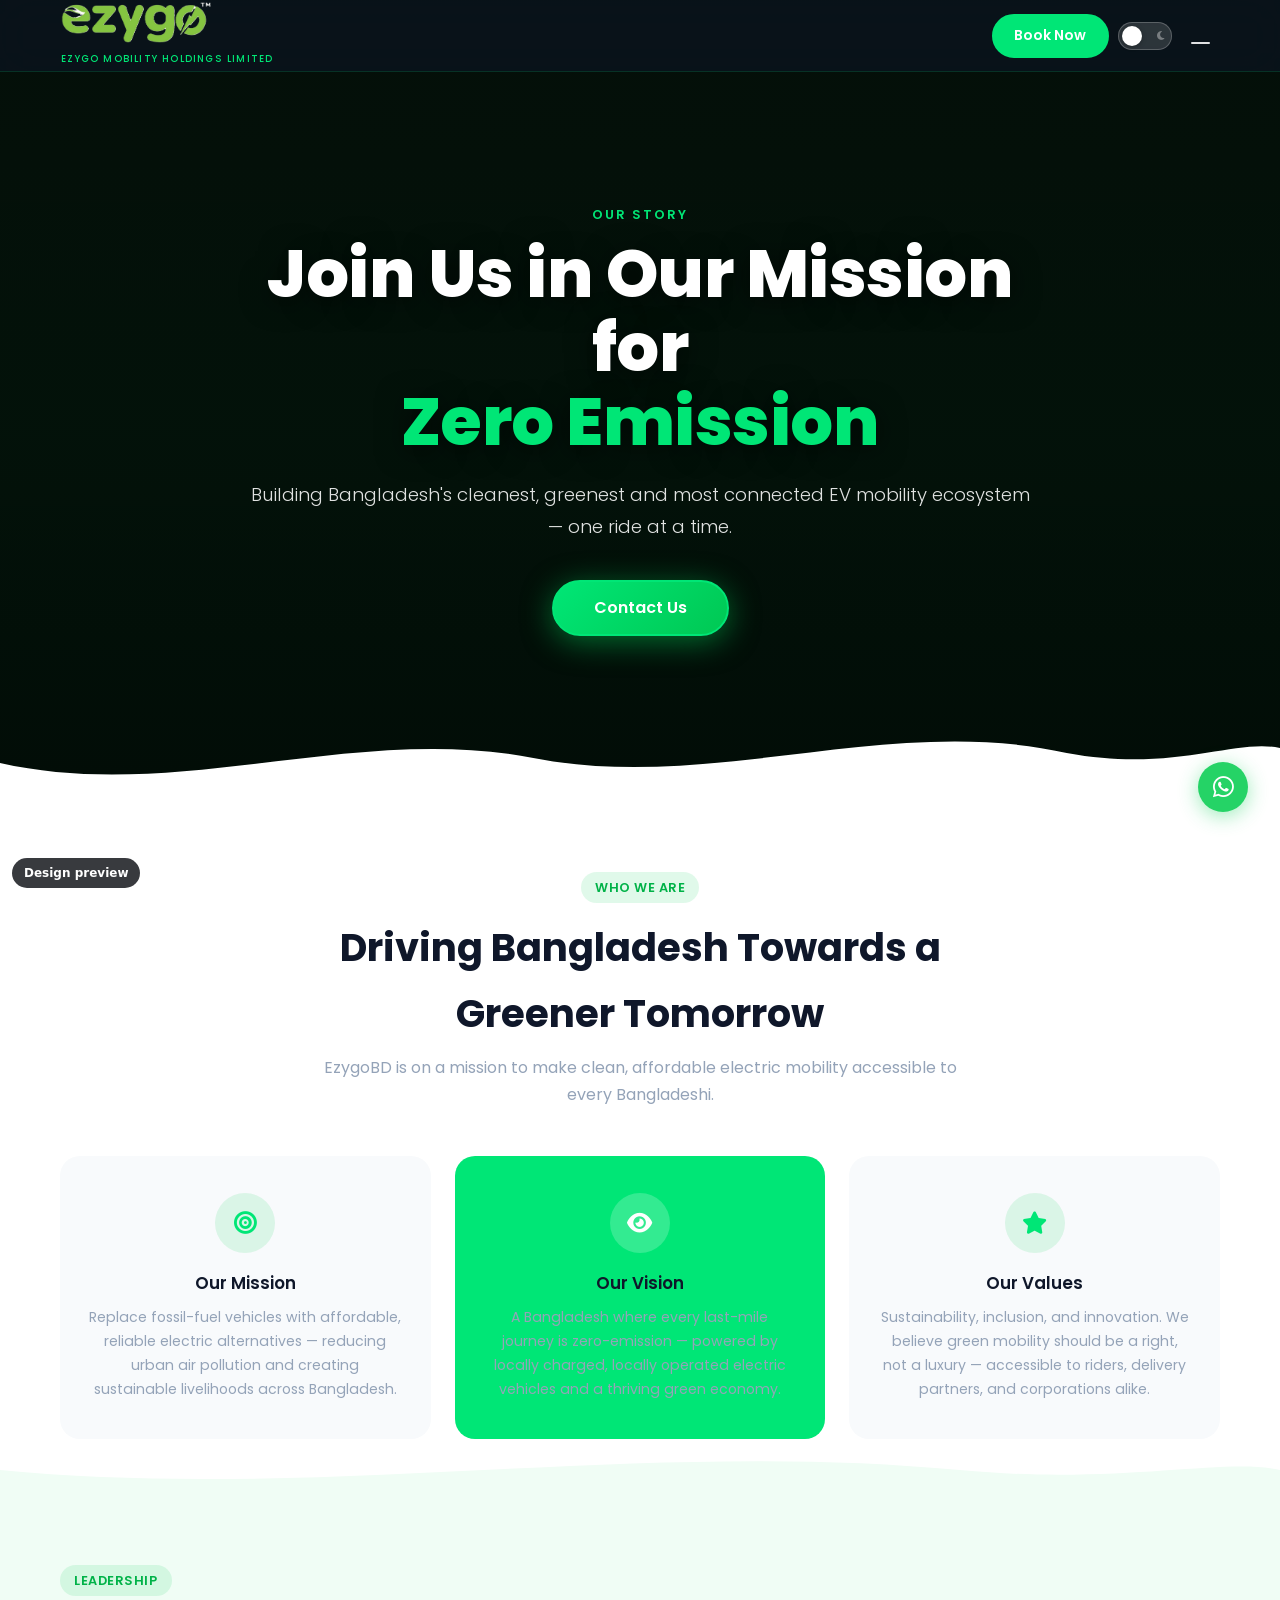
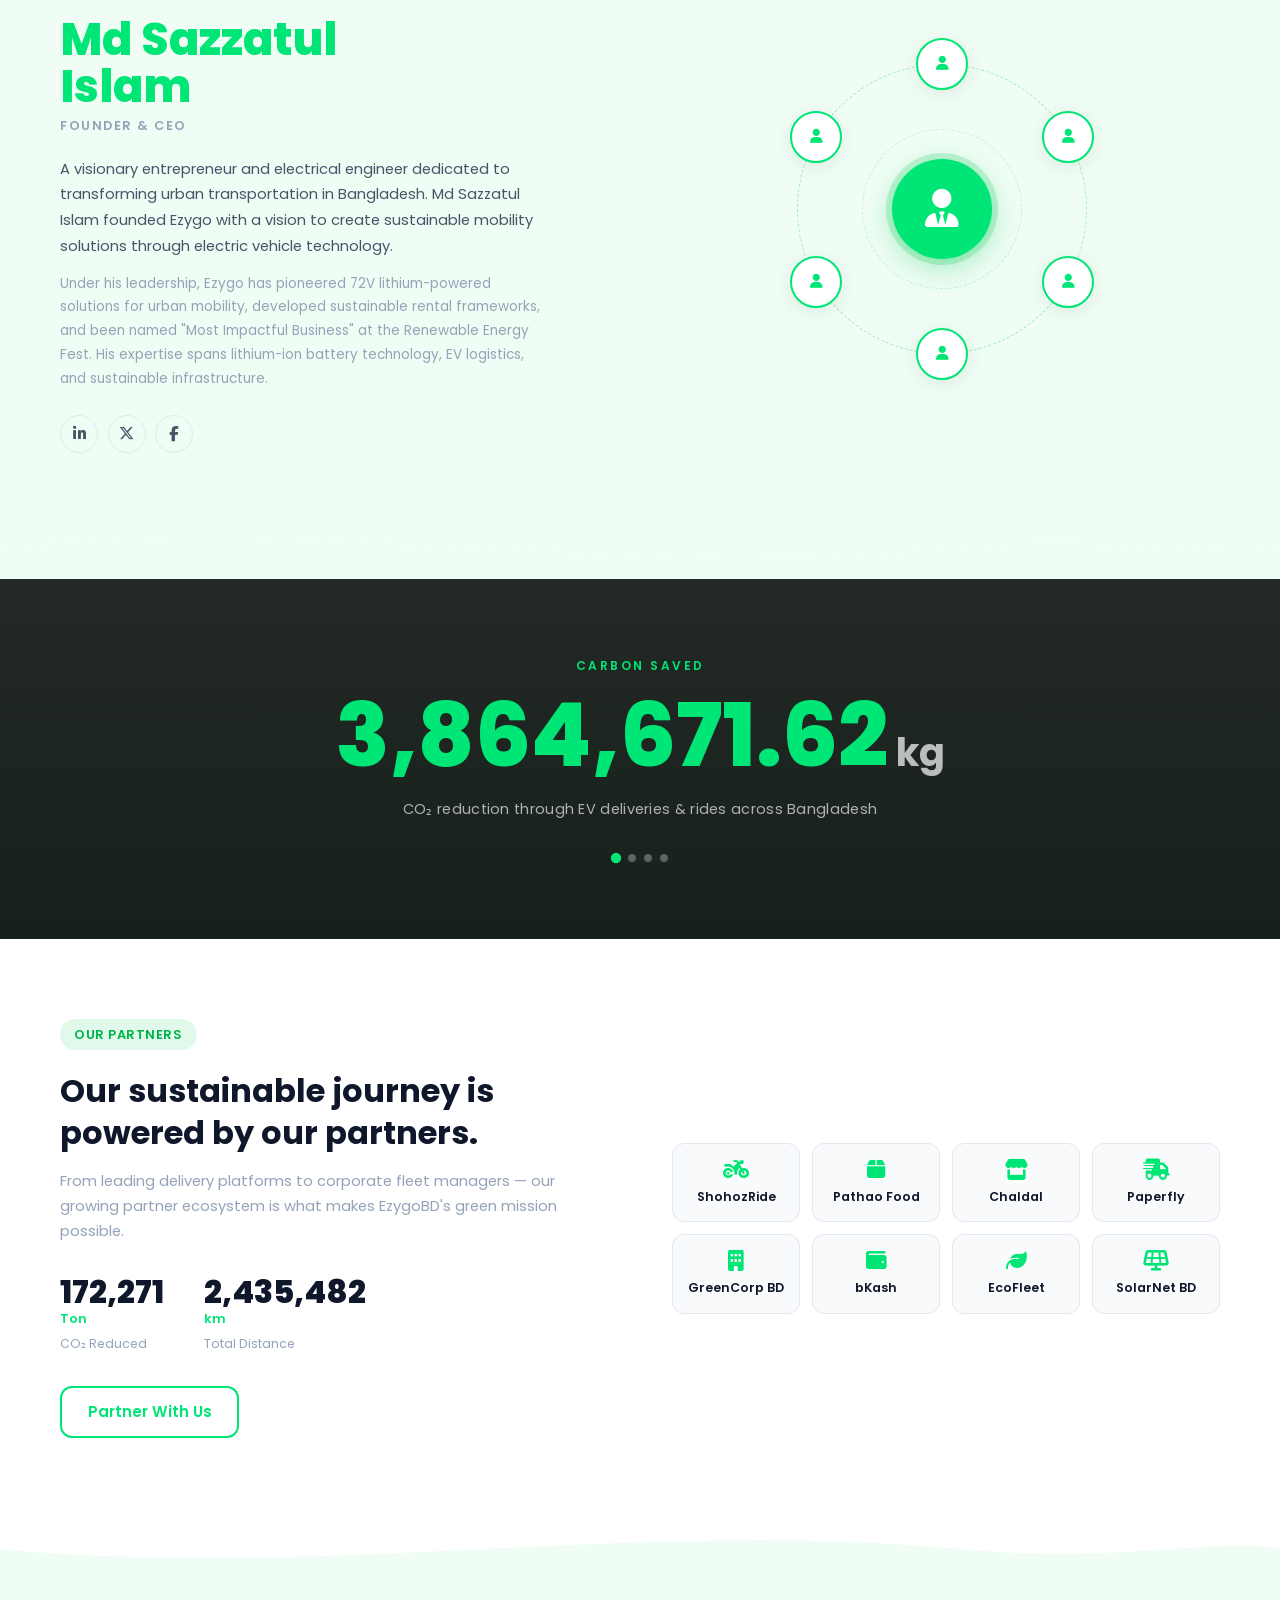
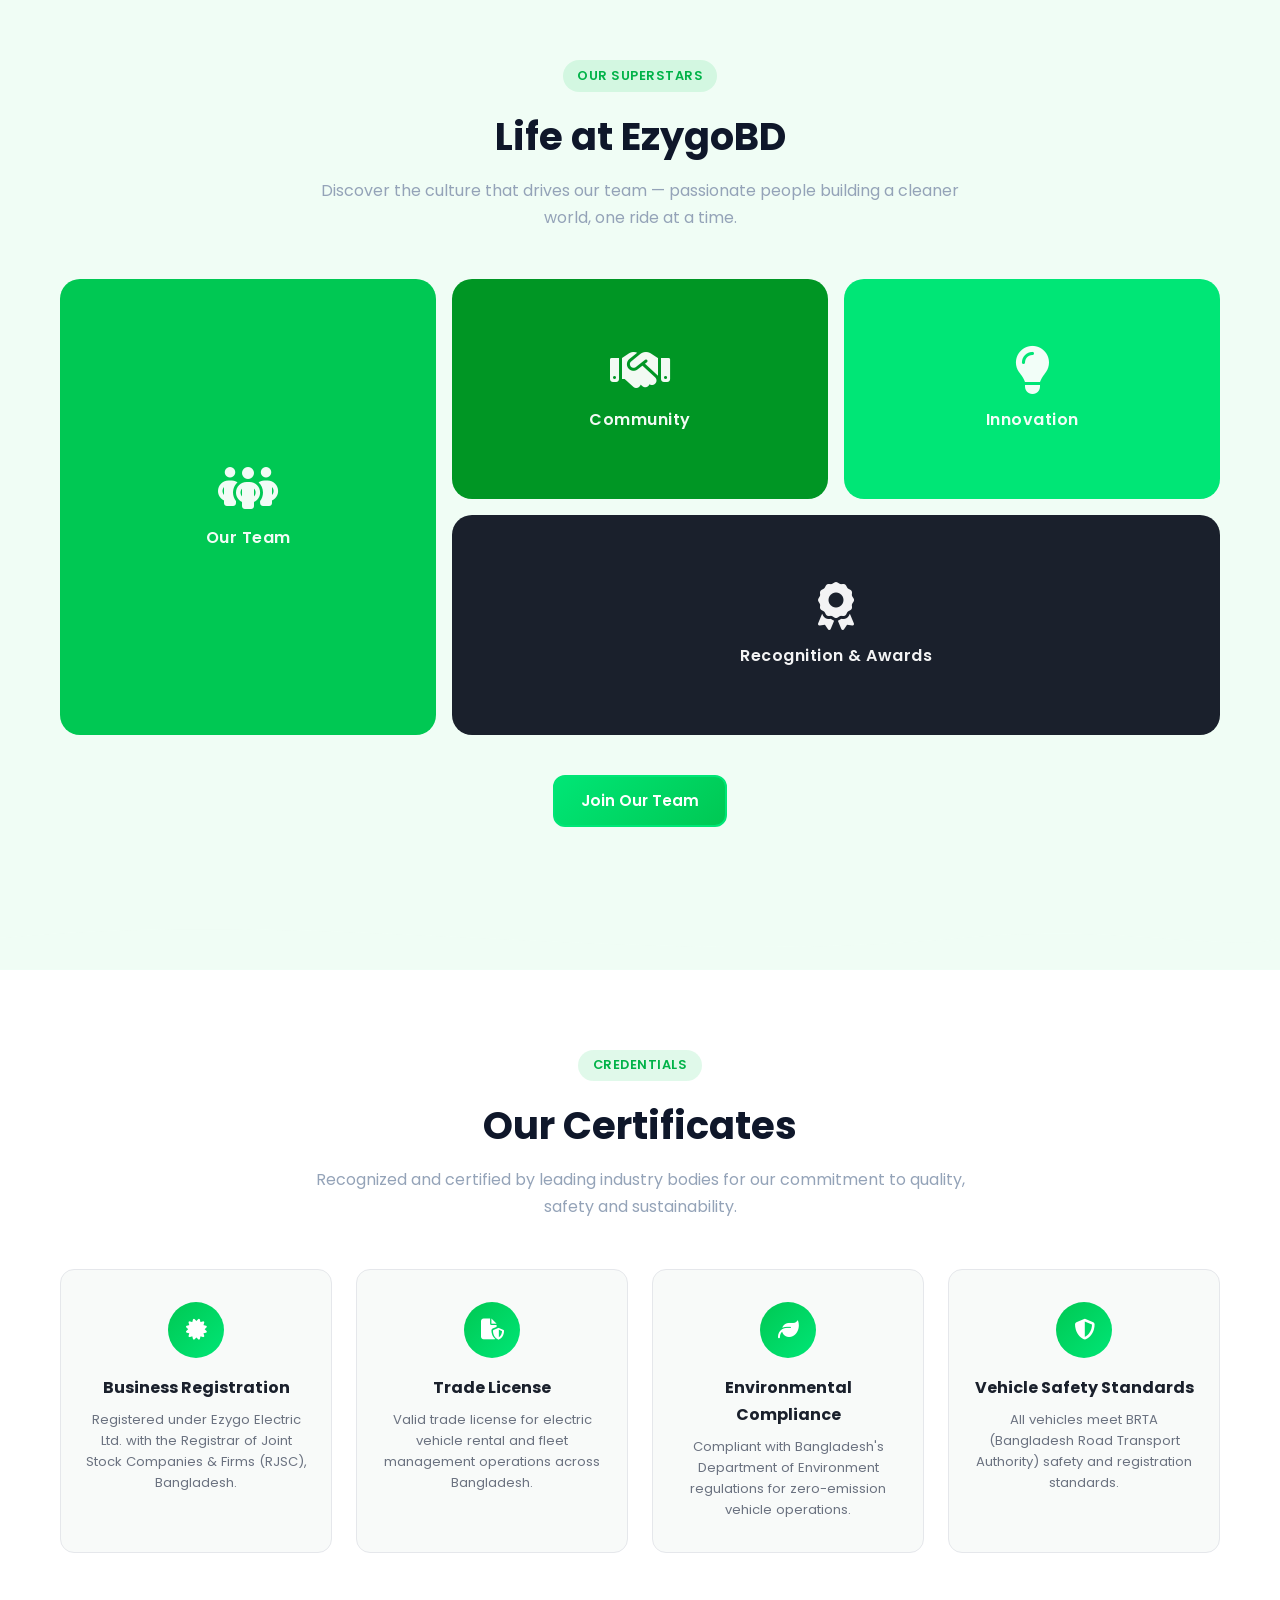
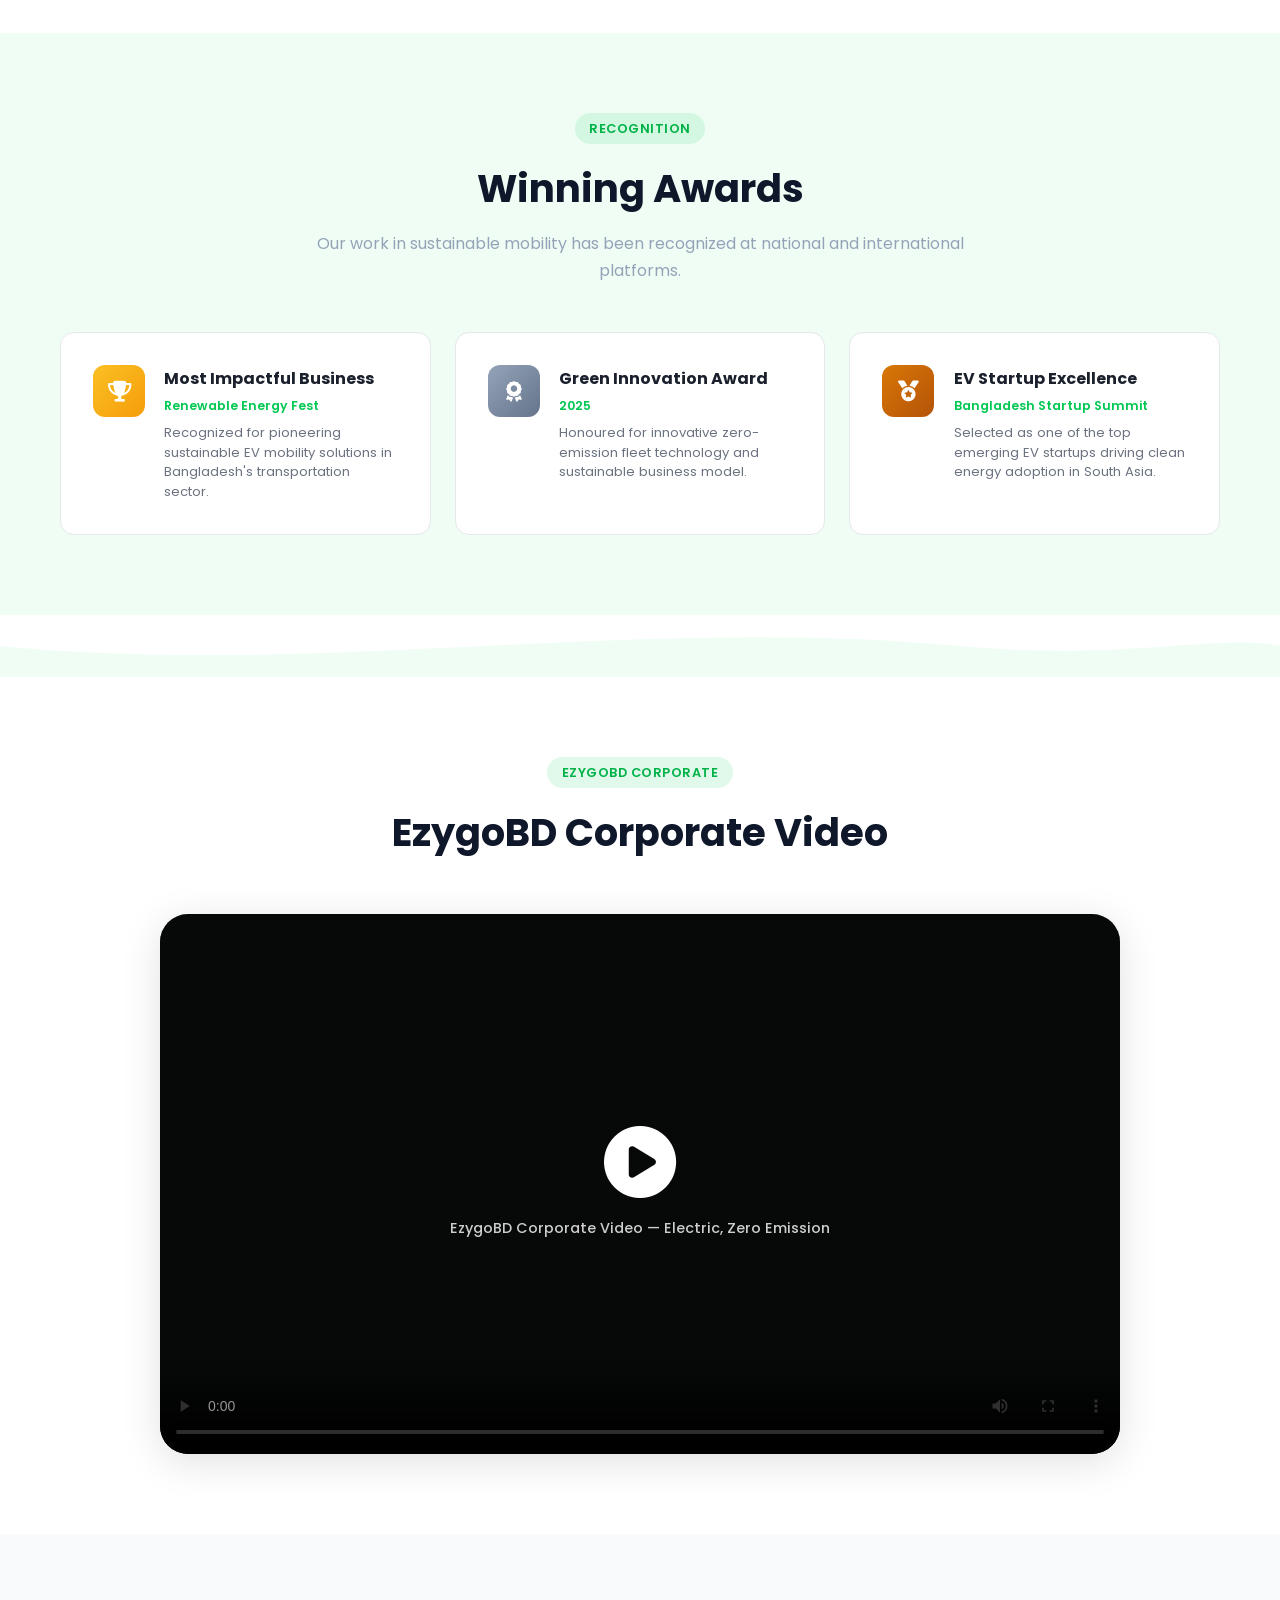
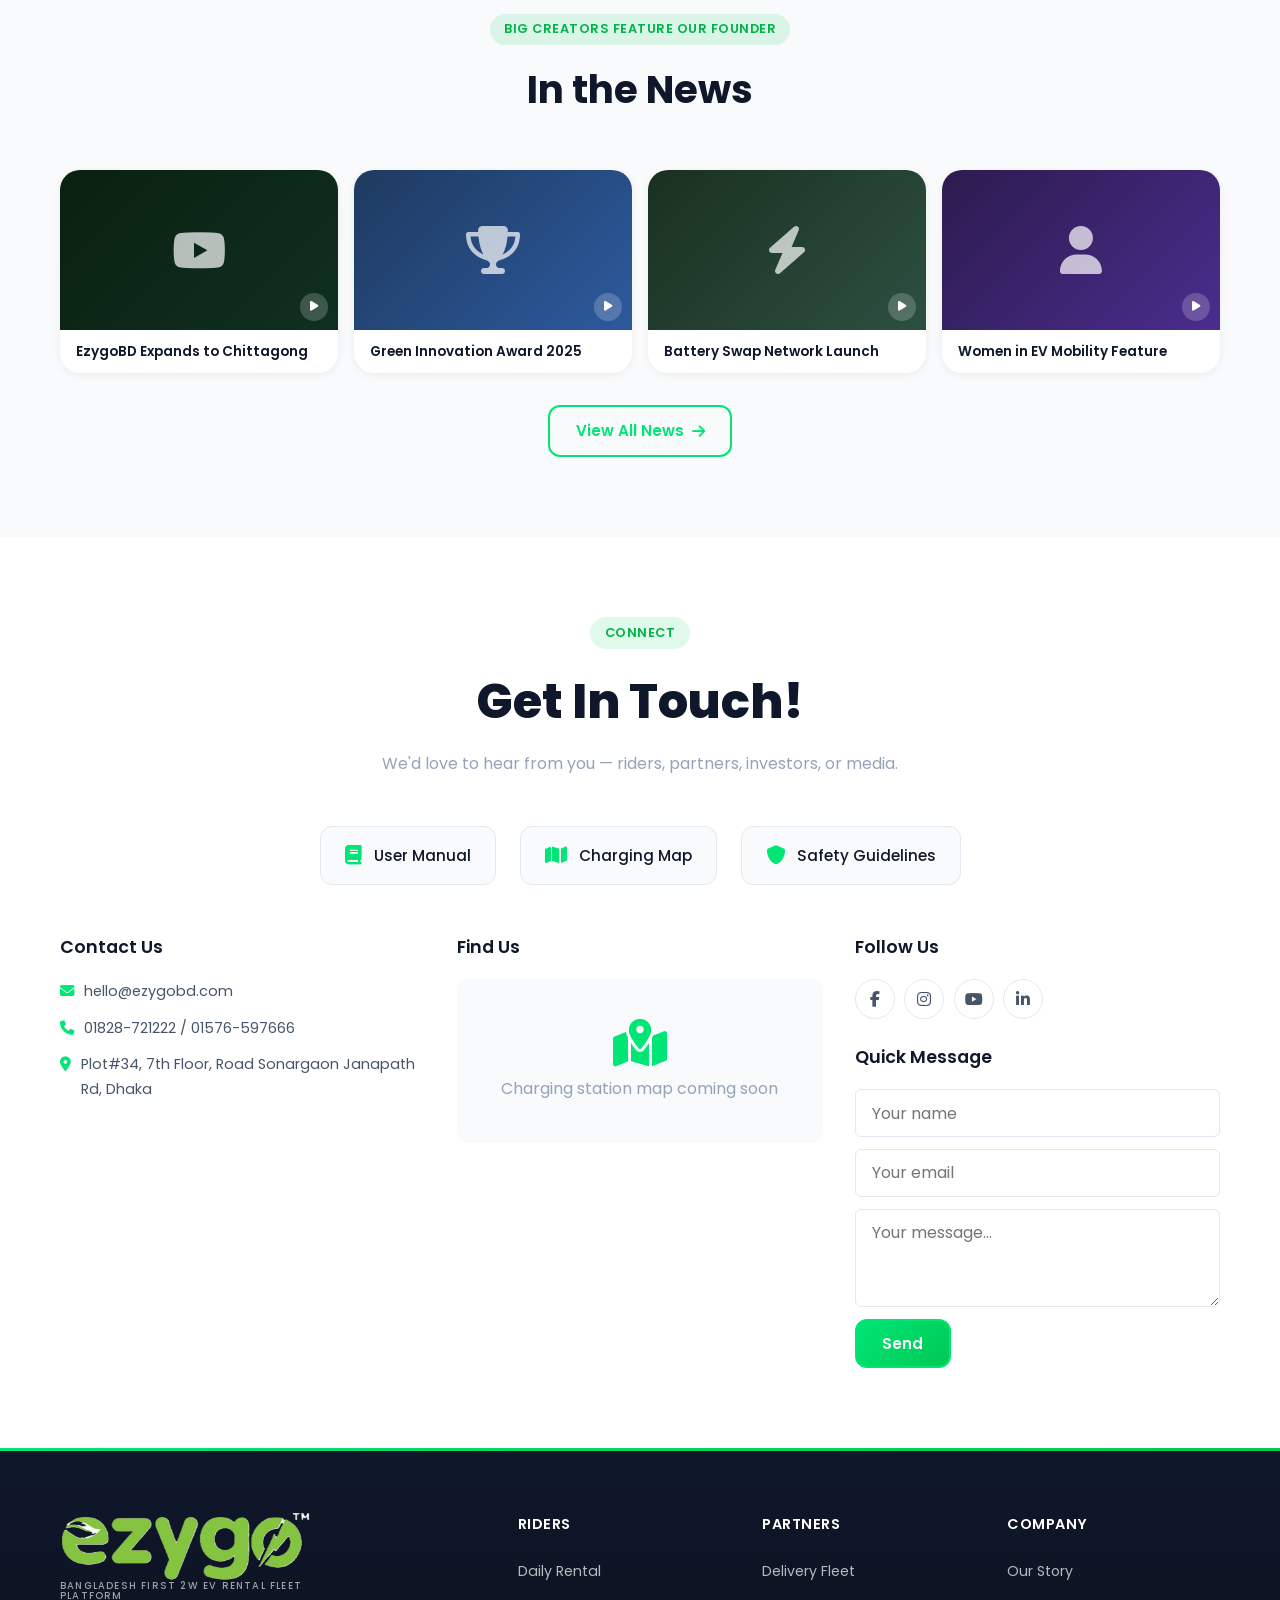
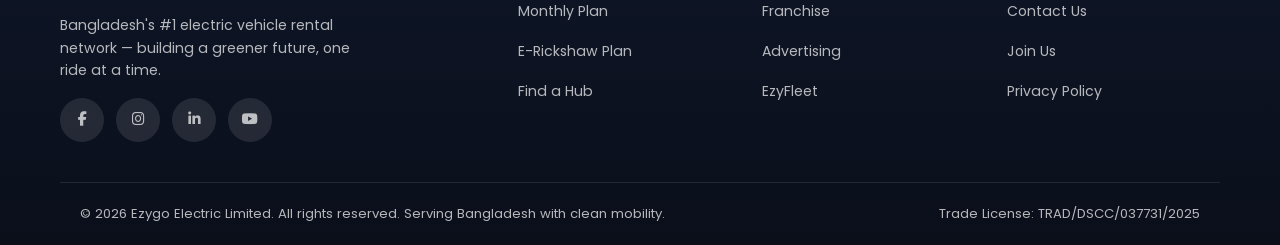
==== preview/about.html @ 3331d295 "Ezygo website: security fixes and redesigned homepage - Security: hardened .htaccess (no listings, p" ====
<!DOCTYPE html>
<html lang="en">
<head>
  <meta charset="UTF-8" />
  <meta name="viewport" content="width=device-width, initial-scale=1.0, viewport-fit=cover" />
  <meta name="theme-color" content="#00c853" />
  <title>Our Story — EzygoBD | Bangladesh&#039;s #1 EV Rental Network</title>
  <meta name="description" content="Learn about EzygoBD&#039;s story, mission, leadership, certificates, awards and sustainability impact." />

  <!-- Favicon (SVG) -->
  <link rel="icon" type="image/svg+xml" href="data:image/svg+xml,<svg xmlns='http://www.w3.org/2000/svg' viewBox='0 0 100 100'><rect width='100' height='100' rx='22' fill='%2300c853'/><text y='.9em' font-size='72' x='50%' text-anchor='middle' dominant-baseline='auto' font-family='Arial' fill='white'>⚡</text></svg>" />

  <!-- Open Graph -->
  <meta property="og:type"        content="website" />
  <meta property="og:site_name"   content="EzygoBD" />
  <meta property="og:title"       content="Our Story — EzygoBD | Bangladesh&#039;s #1 EV Rental Network" />
  <meta property="og:description" content="Learn about EzygoBD&#039;s story, mission, leadership, certificates, awards and sustainability impact." />
  <meta property="og:image"       content="https://ezygobd.com/assets/images/og-cover.jpg" />
  <meta name="twitter:card"       content="summary_large_image" />

  <link rel="preconnect" href="https://fonts.googleapis.com" />
  <link rel="preconnect" href="https://fonts.gstatic.com" crossorigin />
  <link href="https://fonts.googleapis.com/css2?family=Poppins:wght@300;400;500;600;700;800;900&display=swap" rel="stylesheet" />
  <link rel="stylesheet" href="https://cdnjs.cloudflare.com/ajax/libs/font-awesome/6.5.1/css/all.min.css" integrity="sha512-DTOQO9RWCH3ppGqcWaEA1BIZOC6xxalwEsw9c2QQeAIftl+Vegovlnee1c9QX4TctnWMn13TZye+giMm8e2LwA==" crossorigin="anonymous" referrerpolicy="no-referrer" />
  <link rel="stylesheet" href="assets/css/styles.css" />
  <link rel="stylesheet" href="assets/css/about.css" />

  <meta name="robots" content="noindex, nofollow">
  <style>.preview-badge{position:fixed;left:12px;bottom:12px;z-index:9999;background:#16181D;color:#fff;font:600 12px/1 system-ui,sans-serif;padding:9px 12px;border-radius:999px;opacity:.85}
  .preview-toast{position:fixed;left:50%;bottom:24px;transform:translateX(-50%);z-index:9999;max-width:min(92vw,420px);background:#16181D;color:#fff;font:15px/1.45 system-ui,sans-serif;padding:14px 18px;border-radius:14px;box-shadow:0 8px 30px rgba(0,0,0,.25)}</style>
  <script>document.addEventListener('submit',function(e){e.preventDefault();e.stopImmediatePropagation();var t=document.createElement('div');t.className='preview-toast';t.setAttribute('role','status');t.textContent='This is a design preview, so forms are switched off. Nothing was sent.';document.body.appendChild(t);setTimeout(function(){t.remove()},4500)},true);</script>
</head>
<body><div class="preview-badge" aria-hidden="true">Design preview</div>

  <!-- Preloader -->
  <div class="preloader" id="preloader">
    <div>
      <img src="assets/photo/logo.png" alt="" srcset="" style="max-width: 150px; height: auto; padding: 10px;">
    </div>
    <!-- <div class="preloader-text">
      <span class="preloader-letter">E</span>
      <span class="preloader-letter">Z</span>
      <span class="preloader-letter">Y</span>
      <span class="preloader-letter">G</span>
      <span class="preloader-letter">O</span>
    </div> -->
    <div class="preloader-bar"><div class="preloader-bar-fill"></div></div>
    <p class="preloader-tagline">Bangladesh First EV Network</p>
  </div>

  <header id="header">
    <nav class="navbar container">
      <a href="index.html" class="logo" aria-label="EzygoBD Home">
        <div style = "padding: 10px;"><img src="assets/photo/logo.png" alt="" srcset="" style="max-width: 150px; height: auto;">
          <span class="logo-tagline">EZYGO MOBILITY HOLDINGS LIMITED</span>
      </div>
        <!-- <div class="logo-wordmark">
          <span class="logo-main">EZYGO</span>
          <span class="logo-tagline">EZYGO MOBILITY HOLDINGS LIMITED</span>
        </div> -->
      </a>

      <div class="nav-actions">
        <a href="index.html#rent-ev" class="btn-nav-cta">Book Now</a>
        <button class="theme-toggle" id="themeToggle" aria-label="Toggle dark mode" aria-pressed="false">
          <i class="fa-solid fa-sun"></i>
          <i class="fa-solid fa-moon"></i>
          <span class="toggle-thumb"></span>
        </button>
        <button class="hamburger" id="hamburger" aria-label="Open menu" aria-expanded="false">
          <span></span><span></span><span></span>
        </button>
      </div>
    </nav>
  </header>
  <div class="mega-menu" id="megaMenu" aria-hidden="true">
  <div class="mega-menu-inner">
    <div class="mega-top">
      <a href="index.html" class="mega-logo">
        <div class="logo-emblem"><i class="fa-solid fa-bolt"></i></div>
        <div class="logo-wordmark">
          <span class="logo-main">EZYGO</span>
          <span class="logo-tagline">Bangladesh First 2W EV Rental Fleet Platform</span>
        </div>
      </a>
      <button class="mega-close" id="megaClose" aria-label="Close menu"><i class="fa-solid fa-xmark"></i></button>
    </div>

    <div class="mega-body">

      <div class="mega-col">
        <h3 class="mega-col-title mega-col-title--green">Home</h3>
        <ul>
          <li><a href="index.html" class="">Home</a></li>
          <li><a href="index.html#rent-ev">Rent an EV</a></li>
          <li><a href="index.html#ev-specs">Vehicle Specs</a></li>
          <li><a href="index.html#ezyfleet">EzyFleet</a></li>
        </ul>
      </div>

      <div class="mega-col">
        <h3 class="mega-col-title mega-col-title--dark">Our Story</h3>
        <ul>
          <li><a href="about.html" class=" mega-active">About Us</a></li>
          <li><a href="about.html#certificates">Certificates</a></li>
          <li><a href="about.html#awards">Winning Awards</a></li>
        </ul>
      </div>

      <div class="mega-col">
        <!-- <h3 class="mega-col-title mega-col-title--blue">Team</h3> -->
        <ul>
          <li><a href="team.html" class="">Team</a></li>
        </ul>
      </div>

      <div class="mega-col">
        <h3 class="mega-col-title mega-col-title--orange">Services</h3>
        <ul>
          <li><a href="services.html" class="">EV Rental Plans</a></li>
          <li><a href="services.html#delivery">Delivery Fleet</a></li>
          <li><a href="services.html#corporate">Corporate Fleet</a></li>
          <li><a href="services.html#rent-to-own">Rent to Own</a></li>
        </ul>
      </div>

      <div class="mega-col">
        <h3 class="mega-col-title mega-col-title--green">Contact Us</h3>
        <ul>
          <li><a href="contact.html" class="">Contact Us</a></li>
        </ul>
      </div>

      <div class="mega-col">
        <h3 class="mega-col-title mega-col-title--orange">Join Us</h3>
        <ul>
          <li><a href="join.html" class="">Join Us</a></li>
          <li><a href="join.html#franchise">Franchise (FOCO)</a></li>
          <li><a href="join.html#franchise">Franchise (FOFO)</a></li>
        </ul>
      </div>

    </div>

    <div class="mega-bottom">
      <div class="mega-cards">
        <a href="index.html#rent-ev" class="mega-svc-card">
          <div class="mega-card-img"><i class="fa-solid fa-motorcycle"></i></div>
          <span class="mega-svc-label">Rent an EV</span>
        </a>
        <a href="services.html" class="mega-svc-card">
          <div class="mega-card-img"><i class="fa-solid fa-truck-fast"></i></div>
          <span class="mega-svc-label">Delivery Fleet</span>
        </a>
        <a href="join.html#franchise" class="mega-svc-card">
          <div class="mega-card-img"><i class="fa-solid fa-crown"></i></div>
          <span class="mega-svc-label">Franchise</span>
        </a>
        <a href="contact.html" class="mega-svc-card">
          <div class="mega-card-img"><i class="fa-solid fa-headset"></i></div>
          <span class="mega-svc-label">Contact Us</span>
        </a>
      </div>
    </div>
  </div><!-- /.mega-menu-inner -->
  </div><!-- /.mega-menu -->

  <!-- ============ ABOUT HERO ============ -->
  <section class="about-hero">
    <video class="about-hero-video" autoplay muted loop playsinline aria-hidden="true">
      <source src="assets/videos/HUAIHAI Sparky Teaser.mp4" type="video/mp4" />
    </video>
    <div class="about-hero-overlay"></div>
    <div class="about-hero-content container">
      <p class="about-eyebrow">Our Story</p>
      <h1>Join Us in Our Mission for<br /><span>Zero Emission</span></h1>
      <p class="about-hero-sub">Building Bangladesh's cleanest, greenest and most connected EV mobility ecosystem — one ride at a time.</p>
      <a href="#about-contact" class="btn btn-primary btn-lg about-cta-pill">Contact Us</a>
    </div>
    <div class="about-wave-bottom">
      <svg viewBox="0 0 1440 90" preserveAspectRatio="none" xmlns="http://www.w3.org/2000/svg">
        <path d="M0,60 C200,100 400,20 600,55 C800,90 1000,10 1200,50 C1320,70 1390,35 1440,45 L1440,90 L0,90 Z" fill="#ffffff"/>
      </svg>
    </div>
  </section>

  <!-- ============ MISSION / VISION / VALUES ============ -->
  <section class="about-mvv">
    <div class="container">
      <div class="section-header">
        <span class="tag">Who We Are</span>
        <h2>Driving Bangladesh Towards a Greener Tomorrow</h2>
        <p>EzygoBD is on a mission to make clean, affordable electric mobility accessible to every Bangladeshi.</p>
      </div>
      <div class="mvv-grid">
        <div class="mvv-card au-fade-up">
          <div class="mvv-icon"><i class="fa-solid fa-bullseye"></i></div>
          <h3>Our Mission</h3>
          <p>Replace fossil-fuel vehicles with affordable, reliable electric alternatives — reducing urban air pollution and creating sustainable livelihoods across Bangladesh.</p>
        </div>
        <div class="mvv-card mvv-card--green au-fade-up">
          <div class="mvv-icon"><i class="fa-solid fa-eye"></i></div>
          <h3>Our Vision</h3>
          <p>A Bangladesh where every last-mile journey is zero-emission — powered by locally charged, locally operated electric vehicles and a thriving green economy.</p>
        </div>
        <div class="mvv-card au-fade-up">
          <div class="mvv-icon"><i class="fa-solid fa-star"></i></div>
          <h3>Our Values</h3>
          <p>Sustainability, inclusion, and innovation. We believe green mobility should be a right, not a luxury — accessible to riders, delivery partners, and corporations alike.</p>
        </div>
      </div>
    </div>
  </section>

  <div class="section-wave wave-to-green">
    <svg viewBox="0 0 1440 70" preserveAspectRatio="none" xmlns="http://www.w3.org/2000/svg">
      <path d="M0,35 C360,70 720,0 1080,35 C1260,52 1380,20 1440,35 L1440,70 L0,70 Z" fill="#f0fdf5"/>
    </svg>
  </div>

  <!-- ============ FOUNDER / LEADERSHIP ============ -->
  <section class="about-founder">
    <div class="container founder-layout">
      <div class="founder-bio au-fade-up">
        <span class="tag">Leadership</span>
        <h2 class="founder-name">Md Sazzatul<br/>Islam</h2>
        <p class="founder-role">FOUNDER &amp; CEO</p>
        <p class="founder-desc">A visionary entrepreneur and electrical engineer dedicated to transforming urban transportation in Bangladesh. Md Sazzatul Islam founded Ezygo with a vision to create sustainable mobility solutions through electric vehicle technology.</p>
        <p class="founder-desc founder-desc--sm">Under his leadership, Ezygo has pioneered 72V lithium-powered solutions for urban mobility, developed sustainable rental frameworks, and been named "Most Impactful Business" at the Renewable Energy Fest. His expertise spans lithium-ion battery technology, EV logistics, and sustainable infrastructure.</p>
        <ul class="founder-social">
          <li><a href="#" aria-label="LinkedIn"><i class="fa-brands fa-linkedin-in"></i></a></li>
          <li><a href="#" aria-label="X"><i class="fa-brands fa-x-twitter"></i></a></li>
          <li><a href="#" aria-label="Facebook"><i class="fa-brands fa-facebook-f"></i></a></li>
        </ul>
      </div>
      <div class="founder-orbit au-fade-up">
        <div class="orbit-ring orbit-ring--outer"></div>
        <div class="orbit-ring orbit-ring--inner"></div>
        <div class="orbit-center"><i class="fa-solid fa-user-tie"></i></div>
        <div class="orbit-item orbit-item--1"><div class="orbit-avatar"><i class="fa-solid fa-user"></i></div></div>
        <div class="orbit-item orbit-item--2"><div class="orbit-avatar"><i class="fa-solid fa-user"></i></div></div>
        <div class="orbit-item orbit-item--3"><div class="orbit-avatar"><i class="fa-solid fa-user"></i></div></div>
        <div class="orbit-item orbit-item--4"><div class="orbit-avatar"><i class="fa-solid fa-user"></i></div></div>
        <div class="orbit-item orbit-item--5"><div class="orbit-avatar"><i class="fa-solid fa-user"></i></div></div>
        <div class="orbit-item orbit-item--6"><div class="orbit-avatar"><i class="fa-solid fa-user"></i></div></div>
      </div>
    </div>
  </section>

  <div class="section-wave wave-from-green">
    <svg viewBox="0 0 1440 70" preserveAspectRatio="none" xmlns="http://www.w3.org/2000/svg">
      <path d="M0,35 C360,0 720,70 1080,35 C1260,18 1380,52 1440,35 L1440,70 L0,70 Z" fill="#f0fdf5"/>
    </svg>
  </div>

  <!-- ============ IMPACT COUNTER (dark) ============ -->
  <section class="about-impact">
    <div class="about-impact-overlay"></div>
    <div class="container about-impact-inner">
      <p class="impact-eyebrow">Carbon Saved</p>
      <div class="impact-number-row">
        <span class="impact-big-num" id="impactNum">0.00</span>
        <span class="impact-unit"> kg</span>
      </div>
      <p class="impact-sub">CO₂ reduction through EV deliveries &amp; rides across Bangladesh</p>
      <div class="impact-dots">
        <span class="idot active"></span>
        <span class="idot"></span>
        <span class="idot"></span>
        <span class="idot"></span>
      </div>
    </div>
  </section>

  <!-- ============ PARTNERS ============ -->
  <section class="about-partners">
    <div class="container partners-layout">
      <div class="partners-left au-fade-up">
        <span class="tag">Our Partners</span>
        <h2>Our sustainable journey is powered by our partners.</h2>
        <p>From leading delivery platforms to corporate fleet managers — our growing partner ecosystem is what makes EzygoBD's green mission possible.</p>
        <div class="partners-stats">
          <div class="pstat">
            <span class="pstat-val" data-target="181344">0</span>
            <span class="pstat-unit">Ton</span>
            <p>CO₂ Reduced</p>
          </div>
          <div class="pstat">
            <span class="pstat-val" data-target="2563756">0</span>
            <span class="pstat-unit">km</span>
            <p>Total Distance</p>
          </div>
        </div>
        <a href="index.html#partner" class="btn btn-outline">Partner With Us</a>
      </div>
      <div class="partners-right au-fade-up">
        <div class="partners-logo-grid">
          <div class="partner-chip"><i class="fa-solid fa-motorcycle"></i><span>ShohozRide</span></div>
          <div class="partner-chip"><i class="fa-solid fa-box"></i><span>Pathao Food</span></div>
          <div class="partner-chip"><i class="fa-solid fa-store"></i><span>Chaldal</span></div>
          <div class="partner-chip"><i class="fa-solid fa-truck-fast"></i><span>Paperfly</span></div>
          <div class="partner-chip"><i class="fa-solid fa-building"></i><span>GreenCorp BD</span></div>
          <div class="partner-chip"><i class="fa-solid fa-wallet"></i><span>bKash</span></div>
          <div class="partner-chip"><i class="fa-solid fa-leaf"></i><span>EcoFleet</span></div>
          <div class="partner-chip"><i class="fa-solid fa-solar-panel"></i><span>SolarNet BD</span></div>
        </div>
      </div>
    </div>
  </section>

  <div class="section-wave wave-to-green">
    <svg viewBox="0 0 1440 70" preserveAspectRatio="none" xmlns="http://www.w3.org/2000/svg">
      <path d="M0,35 C360,70 720,0 1080,35 C1260,52 1380,20 1440,35 L1440,70 L0,70 Z" fill="#f0fdf5"/>
    </svg>
  </div>

  <!-- ============ LIFE AT EZYGOBD ============ -->
  <section class="life-section">
    <div class="container">
      <div class="section-header">
        <span class="tag">Our Superstars</span>
        <h2>Life at EzygoBD</h2>
        <p>Discover the culture that drives our team — passionate people building a cleaner world, one ride at a time.</p>
      </div>
      <div class="life-grid">
        <div class="life-card life-card--tall au-fade-up" style="--lc:#00c853">
          <div class="life-card-inner"><i class="fa-solid fa-people-group fa-3x"></i><span>Our Team</span></div>
        </div>
        <div class="life-card au-fade-up" style="--lc:#009624">
          <div class="life-card-inner"><i class="fa-solid fa-handshake fa-3x"></i><span>Community</span></div>
        </div>
        <div class="life-card au-fade-up" style="--lc:#00e676">
          <div class="life-card-inner"><i class="fa-solid fa-lightbulb fa-3x"></i><span>Innovation</span></div>
        </div>
        <div class="life-card life-card--wide au-fade-up" style="--lc:#1a202c">
          <div class="life-card-inner"><i class="fa-solid fa-award fa-3x"></i><span>Recognition &amp; Awards</span></div>
        </div>
      </div>
      <div style="text-align:center;margin-top:2.5rem;">
        <a href="index.html#partner" class="btn btn-primary">Join Our Team</a>
      </div>
    </div>
  </section>

  <div class="section-wave wave-from-green">
    <svg viewBox="0 0 1440 70" preserveAspectRatio="none" xmlns="http://www.w3.org/2000/svg">
      <path d="M0,35 C360,0 720,70 1080,35 C1260,18 1380,52 1440,35 L1440,70 L0,70 Z" fill="#f0fdf5"/>
    </svg>
  </div>

  <!-- ============ CERTIFICATES ============ -->
  <section class="about-certificates" id="certificates">
    <div class="container">
      <div class="section-header">
        <span class="tag">Credentials</span>
        <h2>Our Certificates</h2>
        <p>Recognized and certified by leading industry bodies for our commitment to quality, safety and sustainability.</p>
      </div>
      <div class="cert-grid">
        <div class="cert-card au-fade-up">
          <div class="cert-icon"><i class="fa-solid fa-certificate"></i></div>
          <h4>Business Registration</h4>
          <p>Registered under Ezygo Electric Ltd. with the Registrar of Joint Stock Companies & Firms (RJSC), Bangladesh.</p>
        </div>
        <div class="cert-card au-fade-up">
          <div class="cert-icon"><i class="fa-solid fa-file-shield"></i></div>
          <h4>Trade License</h4>
          <p>Valid trade license for electric vehicle rental and fleet management operations across Bangladesh.</p>
        </div>
        <div class="cert-card au-fade-up">
          <div class="cert-icon"><i class="fa-solid fa-leaf"></i></div>
          <h4>Environmental Compliance</h4>
          <p>Compliant with Bangladesh's Department of Environment regulations for zero-emission vehicle operations.</p>
        </div>
        <div class="cert-card au-fade-up">
          <div class="cert-icon"><i class="fa-solid fa-shield-halved"></i></div>
          <h4>Vehicle Safety Standards</h4>
          <p>All vehicles meet BRTA (Bangladesh Road Transport Authority) safety and registration standards.</p>
        </div>
      </div>
    </div>
  </section>

  <!-- ============ AWARDS ============ -->
  <section class="about-awards" id="awards">
    <div class="container">
      <div class="section-header">
        <span class="tag">Recognition</span>
        <h2>Winning Awards</h2>
        <p>Our work in sustainable mobility has been recognized at national and international platforms.</p>
      </div>
      <div class="awards-grid">
        <div class="award-card au-fade-up">
          <div class="award-badge"><i class="fa-solid fa-trophy"></i></div>
          <div class="award-info">
            <h4>Most Impactful Business</h4>
            <p class="award-event">Renewable Energy Fest</p>
            <p class="award-desc">Recognized for pioneering sustainable EV mobility solutions in Bangladesh's transportation sector.</p>
          </div>
        </div>
        <div class="award-card au-fade-up">
          <div class="award-badge award-badge--silver"><i class="fa-solid fa-award"></i></div>
          <div class="award-info">
            <h4>Green Innovation Award</h4>
            <p class="award-event">2025</p>
            <p class="award-desc">Honoured for innovative zero-emission fleet technology and sustainable business model.</p>
          </div>
        </div>
        <div class="award-card au-fade-up">
          <div class="award-badge award-badge--bronze"><i class="fa-solid fa-medal"></i></div>
          <div class="award-info">
            <h4>EV Startup Excellence</h4>
            <p class="award-event">Bangladesh Startup Summit</p>
            <p class="award-desc">Selected as one of the top emerging EV startups driving clean energy adoption in South Asia.</p>
          </div>
        </div>
      </div>
    </div>
  </section>

  <div class="section-wave wave-to-green">
    <svg viewBox="0 0 1440 70" preserveAspectRatio="none" xmlns="http://www.w3.org/2000/svg">
      <path d="M0,35 C360,70 720,0 1080,35 C1260,52 1380,20 1440,35 L1440,70 L0,70 Z" fill="#f0fdf5"/>
    </svg>
  </div>

  <!-- ============ CORPORATE VIDEO ============ -->
  <section class="corp-video-section">
    <div class="container">
      <div class="section-header">
        <span class="tag">EzygoBD Corporate</span>
        <h2>EzygoBD Corporate Video</h2>
      </div>
      <div class="corp-video-wrapper au-fade-up">
        <video class="corp-video-player" controls poster="assets/images/hero-poster.jpg">
          <source src="assets/videos/HUAIHAI Sparky Teaser.mp4" type="video/mp4" />
        </video>
        <div class="corp-video-overlay" id="corpVideoOverlay">
          <button class="corp-play-btn" id="corpPlayBtn" aria-label="Play corporate video">
            <i class="fa-solid fa-circle-play"></i>
          </button>
          <p>EzygoBD Corporate Video — Electric, Zero Emission</p>
        </div>
      </div>
    </div>
  </section>

  <!-- ============ IN THE NEWS ============ -->
  <section class="news-reel-section">
    <div class="container">
      <div class="section-header">
        <span class="tag">Big Creators Feature Our Founder</span>
        <h2>In the News</h2>
      </div>
      <div class="news-reel-grid">
        <div class="news-reel-card au-fade-up">
          <div class="news-reel-thumb"><i class="fa-brands fa-youtube fa-3x"></i><span class="play-badge"><i class="fa-solid fa-play"></i></span></div>
          <p>EzygoBD Expands to Chittagong</p>
        </div>
        <div class="news-reel-card au-fade-up">
          <div class="news-reel-thumb" style="background:linear-gradient(135deg,#1e3a5f,#2d5a9e)"><i class="fa-solid fa-trophy fa-3x"></i><span class="play-badge"><i class="fa-solid fa-play"></i></span></div>
          <p>Green Innovation Award 2025</p>
        </div>
        <div class="news-reel-card au-fade-up">
          <div class="news-reel-thumb" style="background:linear-gradient(135deg,#1a3020,#2d5040)"><i class="fa-solid fa-bolt fa-3x"></i><span class="play-badge"><i class="fa-solid fa-play"></i></span></div>
          <p>Battery Swap Network Launch</p>
        </div>
        <div class="news-reel-card au-fade-up">
          <div class="news-reel-thumb" style="background:linear-gradient(135deg,#2d1b4e,#4a2d8e)"><i class="fa-solid fa-user fa-3x"></i><span class="play-badge"><i class="fa-solid fa-play"></i></span></div>
          <p>Women in EV Mobility Feature</p>
        </div>
      </div>
      <div style="text-align:center;margin-top:2rem;">
        <a href="index.html#news" class="btn btn-outline">View All News <i class="fa-solid fa-arrow-right"></i></a>
      </div>
    </div>
  </section>

  <!-- ============ GET IN TOUCH ============ -->
  <section id="about-contact" class="section contact">
    <div class="container">
      <div class="section-header">
        <span class="tag">Connect</span>
        <h2 class="contact-title">Get In Touch!</h2>
        <p>We'd love to hear from you — riders, partners, investors, or media.</p>
      </div>
      <div class="resource-cards">
        <a href="#" class="resource-card"><i class="fa-solid fa-book"></i><span>User Manual</span></a>
        <a href="#" class="resource-card"><i class="fa-solid fa-map"></i><span>Charging Map</span></a>
        <a href="#" class="resource-card"><i class="fa-solid fa-shield"></i><span>Safety Guidelines</span></a>
      </div>
      <div class="contact-grid">
        <div class="contact-col">
          <h3>Contact Us</h3>
          <ul class="contact-list">
            <li><i class="fa-solid fa-envelope"></i> hello@ezygobd.com</li>
            <li><i class="fa-solid fa-phone"></i> 01828-721222 / 01576-597666</li>
            <li><i class="fa-solid fa-location-dot"></i> Plot#34, 7th Floor, Road Sonargaon Janapath Rd, Dhaka</li>
          </ul>
        </div>
        <div class="contact-col">
          <h3>Find Us</h3>
          <div class="map-placeholder">
            <i class="fa-solid fa-map-location-dot fa-3x"></i>
            <p>Charging station map coming soon</p>
          </div>
        </div>
        <div class="contact-col">
          <h3>Follow Us</h3>
          <div class="social-links">
            <a href="#" aria-label="Facebook"><i class="fa-brands fa-facebook-f"></i></a>
            <a href="#" aria-label="Instagram"><i class="fa-brands fa-instagram"></i></a>
            <a href="#" aria-label="YouTube"><i class="fa-brands fa-youtube"></i></a>
            <a href="#" aria-label="LinkedIn"><i class="fa-brands fa-linkedin-in"></i></a>
          </div>
          <h3 style="margin-top:1.5rem">Quick Message</h3>
          <form class="contact-form" action="form-handler.html" method="POST">
            <input type="hidden" name="form_type" value="contact">
            <input type="text" name="name" placeholder="Your name" required />
            <input type="email" name="email" placeholder="Your email" required />
            <textarea name="message" rows="3" placeholder="Your message…"></textarea>
            <button type="submit" class="btn btn-primary">Send</button>
          </form>
        </div>
      </div>
    </div>
  </section>

  <footer class="footer">
    <div class="container">
      <div class="footer-grid">
        <div class="footer-brand">
          <div class="footer-logo">
              <!-- <div class="logo-emblem"><i class="fa-solid fa-bolt"></i></div> -->
            <div class="logo-wordmark">
              <img src="assets/photo/logo.png" alt="Ezygo Electric Limited Logo" class="logo-image" style="width: 250px; height: auto;">
              <span class="logo-tagline">Bangladesh First 2W EV Rental Fleet Platform</span>
            </div>
          </div>
          <p>Bangladesh's #1 electric vehicle rental network — building a greener future, one ride at a time.</p>
          <div class="footer-social">
            <a href="https://www.facebook.com/share/198cbcDwWD/" aria-label="Facebook" rel="noopener noreferrer"><i class="fa-brands fa-facebook-f"></i></a>
            <a href="www.Instagram.com/rent_ezygo" aria-label="Instagram" rel="noopener noreferrer"><i class="fa-brands fa-instagram"></i></a>
            <a href="https://www.linkedin.com/company/ezygo-mobility-holdings-limited/" aria-label="LinkedIn" rel="noopener noreferrer"><i class="fa-brands fa-linkedin-in"></i></a>
            <a href="#" aria-label="YouTube" rel="noopener noreferrer"><i class="fa-brands fa-youtube"></i></a>
          </div>
        </div>
        <div class="footer-links">
          <h4>Riders</h4>
          <ul>
            <li><a href="services.html">Daily Rental</a></li>
            <li><a href="services.html">Monthly Plan</a></li>
            <li><a href="services.html">E-Rickshaw Plan</a></li>
            <li><a href="contact.html">Find a Hub</a></li>
          </ul>
        </div>
        <div class="footer-links">
          <h4>Partners</h4>
          <ul>
            <li><a href="services.html">Delivery Fleet</a></li>
            <li><a href="join.html#franchise">Franchise</a></li>
            <li><a href="join.html#advertising">Advertising</a></li>
            <li><a href="index.html">EzyFleet</a></li>
          </ul>
        </div>
        <div class="footer-links">
          <h4>Company</h4>
          <ul>
            <li><a href="about.html">Our Story</a></li>
            <li><a href="contact.html">Contact Us</a></li>
            <li><a href="join.html">Join Us</a></li>
            <li><a href="#">Privacy Policy</a></li>
          </ul>
        </div>
      </div>
      <div class="footer-bottom">
        <p>&copy; 2026 Ezygo Electric Limited. All rights reserved. Serving Bangladesh with clean mobility.</p>
        <p>Trade License: TRAD/DSCC/037731/2025</p>
      </div>
    </div>
  </footer>

  <button class="back-to-top" id="backToTop" aria-label="Back to top"><i class="fa-solid fa-arrow-up"></i></button>

  <!-- WhatsApp floating CTA -->
  <a href="https://wa.me/8801828721222" class="wa-float" target="_blank" rel="noopener noreferrer" aria-label="Chat on WhatsApp">
    <i class="fa-brands fa-whatsapp"></i>
  </a>

  <script src="assets/js/script.js"></script>
  <script src="assets/js/about.js"></script>
</body>
</html>
---- preview/assets/css/styles.css ----
/* ===================================================
   EzygoBD — Global Styles
   =================================================== */

/* ---------- Design Tokens ---------- */
:root {
  --clr-primary: #00e676;
  --clr-primary-dark: #00b248;
  --clr-primary-light: #69f0ae;
  --clr-primary-gradient: linear-gradient(135deg, #00e676 0%, #00c853 100%);
  --clr-secondary: #2196f3;
  --clr-secondary-dark: #1565c0;
  --clr-accent: #ff6b35;
  --clr-accent-light: #ffa726;
  --clr-dark: #0f172a;
  --clr-dark-blue: #1e293b;
  --clr-gray-900: #1e293b;
  --clr-gray-700: #475569;
  --clr-gray-500: #94a3b8;
  --clr-gray-200: #e2e8f0;
  --clr-gray-100: #f8fafc;
  --clr-white: #ffffff;
  --clr-danger: #ef4444;
  --clr-danger-light: #fecaca;
  --clr-warning: #f59e0b;
  --clr-success: #10b981;
  --clr-text: #1e293b;
  --clr-muted: #64748b;
  --clr-surface: #ffffff;
  --clr-surface-2: #f1f5f9;

  --ff: 'Poppins', sans-serif;
  --fw-light: 300;
  --fw-regular: 400;
  --fw-medium: 500;
  --fw-semi: 600;
  --fw-bold: 700;
  --fw-extra: 800;

  --radius-sm: 6px;
  --radius: 12px;
  --radius-lg: 20px;
  --radius-xl: 28px;

  --shadow-sm: 0 2px 8px rgba(0,0,0,.06);
  --shadow: 0 4px 20px rgba(0,0,0,.08);
  --shadow-lg: 0 8px 40px rgba(0,0,0,.12);

  --transition: .3s ease;
  --header-h: 72px;
}

/* ---------- Reset ---------- */
*, *::before, *::after { box-sizing: border-box; margin: 0; padding: 0; }
html { scroll-behavior: smooth; scroll-padding-top: var(--header-h); }
body {
  font-family: var(--ff);
  font-weight: var(--fw-regular);
  color: var(--clr-gray-700);
  background: var(--clr-white);
  line-height: 1.7;
  -webkit-font-smoothing: antialiased;
}
img { max-width: 100%; display: block; }
a { text-decoration: none; color: inherit; }
ul { list-style: none; }
button { cursor: pointer; border: none; background: none; font-family: inherit; }
input, select, textarea {
  font-family: inherit;
  font-size: 1rem;
  border: 1.5px solid var(--clr-gray-200);
  border-radius: var(--radius-sm);
  padding: .65rem 1rem;
  outline: none;
  transition: border var(--transition);
  width: 100%;
  background: var(--clr-white);
}
input:focus, select:focus, textarea:focus { border-color: var(--clr-primary); }

/* ---------- Utility ---------- */
.container { max-width: 1200px; margin: 0 auto; padding: 0 1.25rem; }
.section { padding: 5rem 0; }
.section-header { text-align: center; max-width: 680px; margin: 0 auto 3rem; }
.section-header h2 { font-size: clamp(1.6rem, 4vw, 2.4rem); font-weight: var(--fw-bold); color: var(--clr-dark); margin-bottom: .5rem; }
.section-header p { color: var(--clr-gray-500); font-size: 1rem; }
.tag {
  display: inline-block;
  background: rgba(0,200,83,.12);
  color: var(--clr-primary-dark);
  font-weight: var(--fw-semi);
  font-size: .8rem;
  padding: .3rem .9rem;
  border-radius: 999px;
  margin-bottom: .75rem;
  letter-spacing: .5px;
  text-transform: uppercase;
}
.tag-light { background: rgba(255,255,255,.2); color: var(--clr-white); }
.highlight { color: var(--clr-primary); }

/* ---------- Buttons ---------- */
.btn {
  display: inline-flex;
  align-items: center;
  justify-content: center;
  gap: .5rem;
  font-weight: var(--fw-semi);
  border-radius: var(--radius);
  padding: .7rem 1.6rem;
  font-size: .95rem;
  transition: background var(--transition), transform .15s ease, box-shadow var(--transition);
  cursor: pointer;
  border: 2px solid transparent;
}
.btn:active { transform: scale(.97); }
.btn-primary {
  background: var(--clr-primary-gradient);
  color: var(--clr-white);
  border-color: var(--clr-primary);
  position: relative;
  overflow: hidden;
}
.btn-primary:hover { background: var(--clr-primary-dark); border-color: var(--clr-primary-dark); box-shadow: 0 6px 20px rgba(0,230,118,.4); transform: translateY(-2px); }
.btn-outline {
  background: transparent;
  color: var(--clr-primary);
  border-color: var(--clr-primary);
}
.btn-outline:hover { background: var(--clr-primary); color: var(--clr-white); }
.btn-lg { padding: .9rem 2.2rem; font-size: 1.05rem; border-radius: var(--radius-lg); }
.btn-sm { padding: .5rem 1.1rem; font-size: .85rem; }

.icon-btn {
  width: 38px; height: 38px;
  display: inline-flex; align-items: center; justify-content: center;
  border-radius: 50%;
  font-size: 1rem;
  color: var(--clr-gray-700);
  transition: background var(--transition), color var(--transition);
}
.icon-btn:hover { background: var(--clr-gray-200); color: var(--clr-dark); }

/* ===================================================
   HEADER
   =================================================== */
#header {
  position: fixed;
  top: 0; left: 0; right: 0;
  height: var(--header-h);
  z-index: 1000;
  background: rgba(15, 23, 42, 0.5);
  backdrop-filter: blur(20px);
  -webkit-backdrop-filter: blur(20px);
  border-bottom: 1px solid rgba(0,230,118,.15);
  transition: background .4s ease, box-shadow .4s ease;
}
#header.scrolled {
  background: rgba(15, 23, 42, 0.98);
  box-shadow: 0 4px 30px rgba(0,0,0,.5);
}

/* Navbar layout */
.navbar {
  display: flex;
  align-items: center;
  justify-content: space-between;
  height: var(--header-h);
  position: relative;
  max-width: none;
  padding: 0 clamp(1.25rem, 4vw, 3.5rem);
  gap: .5rem;
}

/* --- Logo --- */
.logo {
  display: flex;
  align-items: center;
  gap: .55rem;
  text-decoration: none;
  flex-shrink: 0;
}
.logo-emblem {
  width: 46px; height: 46px;
  background: var(--clr-primary);
  border-radius: 50%;
  display: flex; align-items: center; justify-content: center;
  color: #fff;
  font-size: 1.15rem;
  flex-shrink: 0;
  box-shadow: 0 0 0 3px rgba(0,200,83,.28);
  transition: transform .3s ease, box-shadow .3s ease;
}
.logo:hover .logo-emblem {
  transform: scale(1.07);
  box-shadow: 0 0 0 5px rgba(0,200,83,.2);
}
.logo-wordmark {
  display: flex;
  flex-direction: column;
  line-height: 1.1;
}
.logo-main {
  font-size: 1.1rem;
  font-weight: var(--fw-extra);
  color: #ffffff;
  letter-spacing: 2px;
}
.logo-tagline {
  font-size: .6rem;
  font-weight: var(--fw-medium);
  color: var(--clr-primary);
  letter-spacing: 1.2px;
  text-transform: uppercase;
}

/* --- Right actions --- */
.nav-actions {
  display: flex;
  align-items: center;
  gap: .55rem;
  flex-shrink: 0;
}

/* CTA pill */
.btn-nav-cta {
  display: inline-flex;
  align-items: center;
  justify-content: center;
  padding: .48rem 1.3rem;
  background: var(--clr-primary);
  color: #fff;
  font-size: .875rem;
  font-weight: var(--fw-semi);
  font-family: var(--ff);
  border-radius: 999px;
  border: 2px solid var(--clr-primary);
  white-space: nowrap;
  cursor: pointer;
  transition: background var(--transition), border-color var(--transition),
              box-shadow var(--transition), transform .15s ease;
}
.btn-nav-cta:hover {
  background: var(--clr-primary-dark);
  border-color: var(--clr-primary-dark);
  box-shadow: 0 4px 18px rgba(0,200,83,.45);
  transform: translateY(-1px);
}
.btn-nav-cta:active { transform: scale(.97); }

/* Theme toggle pill */
.theme-toggle {
  position: relative;
  width: 54px; height: 28px;
  background: rgba(255,255,255,.15);
  border: 1.5px solid rgba(255,255,255,.22);
  border-radius: 999px;
  cursor: pointer;
  display: flex;
  align-items: center;
  padding: 0;
  overflow: visible;
  flex-shrink: 0;
  transition: background var(--transition), border-color var(--transition);
}
/* Invisible tap-area extension (44px minimum) */
.theme-toggle::after {
  content: '';
  position: absolute;
  inset: -8px -4px;
}
.theme-toggle:hover { background: rgba(255,255,255,.24); }
.theme-toggle i {
  font-size: .62rem;
  color: rgba(255,255,255,.9);
  position: absolute;
  top: 50%;
  transform: translateY(-50%);
  z-index: 2;
  pointer-events: none;
  transition: opacity var(--transition);
}
.theme-toggle .fa-sun  { left: 7px;  opacity: 1; }
.theme-toggle .fa-moon { right: 7px; opacity: .4; }
.toggle-thumb {
  position: absolute;
  width: 20px; height: 20px;
  background: #ffffff;
  border-radius: 50%;
  left: 3px;
  top: 50%;
  transform: translateY(-50%);
  z-index: 3;
  pointer-events: none;
  transition: left .3s cubic-bezier(.4,0,.2,1);
  box-shadow: 0 1px 5px rgba(0,0,0,.28);
}
body.dark-mode .theme-toggle { background: rgba(0,200,83,.22); border-color: var(--clr-primary); }
body.dark-mode .toggle-thumb { left: 31px; transform: translateY(-50%); }
body.dark-mode .theme-toggle .fa-sun  { opacity: .3; }
body.dark-mode .theme-toggle .fa-moon { opacity: 1; }

/* Hamburger — always visible (matches reference) */
.hamburger {
  display: flex;
  flex-direction: column;
  gap: 5px;
  width: 48px;
  height: 48px;
  justify-content: center;
  padding: 10px;
  background: none;
  border: none;
  cursor: pointer;
  flex-shrink: 0;
  -webkit-tap-highlight-color: rgba(0,200,83,.3);
  touch-action: manipulation;
  position: relative;
  z-index: 10001;
}
.hamburger span {
  display: block;
  height: 2px;
  background: rgba(255,255,255,.88);
  border-radius: 2px;
  transition: transform var(--transition), opacity var(--transition), width var(--transition);
  transform-origin: center;
}
.hamburger span:nth-child(3) { width: 70%; }
.hamburger:hover span { background: #ffffff; }
.hamburger.active span:nth-child(1) { transform: translateY(7px) rotate(45deg); }
.hamburger.active span:nth-child(2) { opacity: 0; transform: scaleX(0); }
.hamburger.active span:nth-child(3) { width: 100%; transform: translateY(-7px) rotate(-45deg); }

/* ===================================================
   MEGA MENU (full-screen overlay)
   =================================================== */

/* Dark backdrop — shown behind the white card */
.mega-menu::before {
  content: '';
  position: fixed;
  inset: 0;
  background: rgba(0, 0, 0, 0.55);
  z-index: -1;
  opacity: 0;
  transition: opacity .35s ease;
  pointer-events: none;
}
.mega-menu.open::before { opacity: 1; }

.mega-menu {
  position: fixed;
  inset: 0;
  z-index: 9999;
  background: transparent;
  visibility: hidden;
  pointer-events: none;
  transition: visibility .35s ease;
  display: flex;
  justify-content: flex-end;
  width: 100vw;
  height: 100vh;
  height: 100dvh;
}
.mega-menu.open {
  visibility: visible;
  pointer-events: auto;
}

/* Inner white card — slides in from right */
.mega-menu-inner {
  background: #fff;
  box-shadow: -8px 0 60px rgba(0,0,0,.35);
  width: 420px;
  max-width: 85vw;
  height: 100vh;
  height: 100dvh;
  overflow-y: auto;
  -webkit-overflow-scrolling: touch;
  transform: translateX(100%);
  transition: transform .38s cubic-bezier(.22,.68,0,1.02);
  flex-shrink: 0;
  position: relative;
}
.mega-menu.open .mega-menu-inner {
  transform: translateX(0);
}

/* Top bar — logo + close btn */
.mega-menu .mega-top {
  display: flex;
  align-items: center;
  justify-content: space-between;
  padding: 1.25rem 1.5rem;
  padding-top: calc(1.25rem + env(safe-area-inset-top, 0px));
  border-bottom: 1px solid #eee;
  flex-shrink: 0;
  background: #fff;
}
.mega-logo { display: flex; align-items: center; gap: .5rem; text-decoration: none; }
.mega-logo .logo-emblem {
  width: 44px; height: 44px;
  background: var(--clr-primary);
  border-radius: 12px;
  display: flex; align-items: center; justify-content: center;
  color: #fff; font-size: 1.2rem;
}
.mega-logo .logo-wordmark .logo-main { font-size: 1.2rem; font-weight: 800; color: var(--clr-dark); letter-spacing: -.3px; }
.mega-logo .logo-wordmark .logo-tagline { font-size: .6rem; color: var(--clr-gray-500); letter-spacing: 2px; text-transform: uppercase; }
.mega-close {
  width: 40px; height: 40px;
  border-radius: 50%;
  border: 1.5px solid #ddd;
  background: transparent;
  cursor: pointer;
  display: flex; align-items: center; justify-content: center;
  font-size: 1.15rem;
  color: var(--clr-dark);
  transition: all .25s;
}
.mega-close:hover { background: var(--clr-primary); border-color: var(--clr-primary); color: #fff; }

/* Link columns */
.mega-body {
  flex: 1;
  display: grid;
  grid-template-columns: 1fr 1fr;
  gap: 1.5rem;
  padding: 1.5rem 1.5rem 1.25rem;
  width: 100%;
}
.mega-col {}
.mega-col-title {
  font-size: .88rem;
  font-weight: var(--fw-bold);
  text-transform: uppercase;
  letter-spacing: 1px;
  margin-bottom: 1.25rem;
  padding-bottom: .5rem;
  border-bottom: 2px solid transparent;
}
.mega-col-title--green  { color: var(--clr-primary); border-color: var(--clr-primary); }
.mega-col-title--dark   { color: #00897b; border-color: #00897b; }
.mega-col-title--orange { color: #e67e22; border-color: #e67e22; }
.mega-col ul { list-style: none; display: flex; flex-direction: column; gap: .15rem; }
.mega-col a {
  display: block;
  padding: .6rem 0;
  font-size: .95rem;
  color: #1a202c;
  font-weight: 500;
  transition: color .2s, padding-left .2s;
  text-decoration: none;
}
.mega-col a:hover { color: var(--clr-primary); padding-left: .5rem; }

/* Bottom service cards strip */
.mega-bottom {
  background: var(--clr-primary);
  padding: 1.25rem 1.5rem 1.5rem;
  flex-shrink: 0;
}
.mega-cards {
  display: grid;
  grid-template-columns: 1fr 1fr;
  gap: 1rem;
}
.mega-svc-card {
  border-radius: 18px;
  overflow: hidden;
  aspect-ratio: 5 / 3;
  display: flex;
  flex-direction: column;
  position: relative;
  transition: transform .3s, box-shadow .3s;
  text-decoration: none;
}
.mega-svc-card:hover { transform: translateY(-5px) scale(1.02); box-shadow: 0 16px 36px rgba(0,0,0,.35); }

/* Card image area — gradient + icon */
.mega-card-img {
  flex: 1;
  background: linear-gradient(155deg, #0a3518, #0e4420, #127a30);
  display: flex;
  align-items: center;
  justify-content: center;
  position: relative;
  overflow: hidden;
}
.mega-card-img i {
  font-size: 3.2rem;
  color: rgba(255,255,255,.2);
}
/* Decorative small icons overlay */
.mega-card-img::after {
  content: '';
  position: absolute; inset: 0;
  background: linear-gradient(180deg, rgba(0,0,0,0) 50%, rgba(0,0,0,.2) 100%);
  pointer-events: none;
}

.mega-svc-label {
  background: rgba(0,40,15,.75);
  backdrop-filter: blur(6px);
  padding: .75rem .85rem;
  font-size: .88rem;
  font-weight: var(--fw-bold);
  color: #fff;
  text-align: center;
  text-decoration: none;
  letter-spacing: .3px;
}

/* ── Mega menu dark mode ── */
body.dark-mode .mega-menu-inner { background: #1a2233; box-shadow: -8px 0 60px rgba(0,0,0,.6); }
body.dark-mode .mega-top { background: #1a2233; border-bottom-color: #2d3a4e; }
body.dark-mode .mega-logo .logo-main { color: #f1f5f9; }
body.dark-mode .mega-logo .logo-tagline { color: #94a3b8; }
body.dark-mode .mega-close { color: #e2e8f0; border-color: #2d3a4e; }
body.dark-mode .mega-close:hover { background: var(--clr-primary); border-color: var(--clr-primary); color: #fff; }
body.dark-mode .mega-col a { color: #cbd5e0; }
body.dark-mode .mega-col a:hover { color: var(--clr-primary); }
body.dark-mode .mega-svc-label { background: rgba(0,20,10,.85); }

/* ── Active page highlight in mega menu ── */
.mega-col a.mega-active {
  color: var(--clr-primary);
  font-weight: 600;
  padding-left: .5rem;
  border-left: 2px solid var(--clr-primary);
}
body.dark-mode .mega-col a.mega-active { color: var(--clr-primary); }

/* Responsive mega menu */
@media (max-width: 768px) {
  .mega-menu {
    justify-content: flex-end;
  }
  .mega-menu-inner {
    width: 85vw;
    max-width: 85vw;
    box-shadow: -4px 0 40px rgba(0,0,0,.25);
  }
  .mega-body  { grid-template-columns: 1fr; gap: 1.25rem; padding: 1.25rem; }
  .mega-cards { grid-template-columns: 1fr 1fr; }
  .mega-svc-card { aspect-ratio: 3 / 2; }
}

@media (max-width: 480px) {
  .mega-menu-inner { width: 100vw; max-width: 100vw; }
  .mega-top { padding: 1rem 1.25rem; }
  .mega-body { padding: 1rem 1.25rem; }
  .mega-bottom { padding: 1rem 1.25rem 1.25rem; }
  .mega-cards { gap: .75rem; }
  .mega-svc-label { font-size: .78rem; padding: .6rem .7rem; }
}

/* Keep old class as alias so script.js still works */
.nav-drawer { display: none; }

/* ===================================================
   HERO  (video background)
   =================================================== */
.hero {
  position: relative;
  min-height: 100vh;
  min-height: 100dvh;
  display: flex;
  align-items: center;
  justify-content: center;
  /* Fallback shown while video loads or on unsupported devices */
  background:
    url('https://images.unsplash.com/photo-1558618666-fcd25c85f82e?w=1600&q=80') center/cover no-repeat;
  color: var(--clr-white);
  text-align: center;
  overflow: hidden;
}

/* ── The actual <video> element ── */
.hero-video {
  position: absolute;
  inset: 0;
  width: 100%;
  height: 100%;
  object-fit: cover;
  object-position: center;
  z-index: 0;
  /* Slight green tint so it feels on-brand */
  filter: saturate(1.15) brightness(.9);
  /* Smooth fade-in once loaded */
  opacity: 0;
  transition: opacity 1.2s ease;
}
.hero-video.loaded { opacity: 1; }

/* ── Overlay scrim ── */
.hero-overlay {
  position: absolute; inset: 0;
  z-index: 1;
  background: linear-gradient(
    180deg,
    rgba(15, 23, 42, 0.3) 0%,
    rgba(0, 80, 40, 0.5) 40%,
    rgba(0, 40, 20, 0.75) 100%
  );
}

/* ── Content ── */
.hero-content {
  position: relative;
  z-index: 2;
  padding: 7rem 1rem 4rem;
  max-width: 860px;
}
.hero h1 {
  font-size: clamp(2.2rem, 5.8vw, 3.8rem);
  font-weight: var(--fw-extra);
  line-height: 1.12;
  margin-bottom: 1.25rem;
  text-shadow: 0 2px 24px rgba(0,0,0,.55);
  letter-spacing: -.5px;
}
.hero-sub {
  font-size: clamp(1rem, 2.5vw, 1.2rem);
  font-weight: var(--fw-light);
  opacity: .92;
  margin-bottom: 2rem;
  line-height: 1.7;
  text-shadow: 0 1px 8px rgba(0,0,0,.4);
}

/* CTA pill — matches reference "Contact us" style */
.hero-cta {
  border-radius: 999px !important;
  padding: .75rem 2.4rem !important;
  font-size: 1rem !important;
  font-weight: var(--fw-semi) !important;
  box-shadow: 0 6px 28px rgba(0,200,83,.5);
  transition: background var(--transition), box-shadow var(--transition), transform .15s ease;
}
.hero-cta:hover {
  box-shadow: 0 8px 36px rgba(0,200,83,.65);
  transform: translateY(-2px);
}

.hero-badges {
  display: flex;
  flex-wrap: wrap;
  justify-content: center;
  gap: 1rem;
  margin-top: 2.5rem;
}
.hero-badges span {
  background: rgba(255,255,255,.12);
  backdrop-filter: blur(6px);
  border: 1px solid rgba(255,255,255,.2);
  padding: .5rem 1.1rem;
  border-radius: 999px;
  font-size: .85rem;
  font-weight: var(--fw-medium);
  display: flex; align-items: center; gap: .4rem;
  text-shadow: none;
}

/* ===================================================
   SERVICES
   =================================================== */
.services { background: var(--clr-gray-100); }
.services-grid {
  display: grid;
  grid-template-columns: repeat(3, 1fr);
  gap: 1.5rem;
}
.service-card {
  background: var(--clr-surface);
  border-radius: var(--radius-lg);
  padding: 2rem 1.5rem;
  text-align: center;
  box-shadow: var(--shadow-sm);
  transition: transform var(--transition), box-shadow var(--transition), border-color .3s ease;
  border: 2px solid transparent;
}
.service-card:hover { transform: translateY(-8px); box-shadow: var(--shadow-lg); border-color: var(--clr-primary); }
.service-icon {
  width: 64px; height: 64px;
  margin: 0 auto 1.1rem;
  background: linear-gradient(135deg, rgba(0,230,118,.15) 0%, rgba(33,150,243,.15) 100%);
  color: var(--clr-primary);
  border-radius: 50%;
  display: flex; align-items: center; justify-content: center;
  font-size: 1.5rem;
  transition: background var(--transition), transform .3s ease;
}
.service-card:hover .service-icon { background: var(--clr-primary-gradient); color: var(--clr-white); transform: scale(1.1); }
.service-card h3 { font-size: 1.1rem; font-weight: var(--fw-semi); color: var(--clr-dark); margin-bottom: .5rem; }
.service-card p { font-size: .9rem; color: var(--clr-gray-500); }

/* ===================================================
    IMPACT COUNTER
    =================================================== */
.impact {
  position: relative;
  background:
    url('https://images.unsplash.com/photo-1593941707879-0db0a5a5e658?w=1600&q=80') center/cover no-repeat;
  color: var(--clr-white);
  text-align: center;
  overflow: hidden;
}
.impact-overlay {
  position: absolute; inset: 0;
  background: linear-gradient(180deg, rgba(15,23,42,.85) 0%, rgba(0,60,30,.90) 100%);
}
.counter-item {
  min-width: 160px;
  padding: 1.5rem;
  background: rgba(255,255,255,.08);
  border-radius: var(--radius-lg);
  backdrop-filter: blur(8px);
  border: 1px solid rgba(255,255,255,.1);
  transition: transform .3s ease, background .3s ease;
}
.counter-item:hover {
  transform: translateY(-5px);
  background: rgba(0,230,118,.15);
}
.impact-content { position: relative; z-index: 2; }
.impact-content h2 { color: var(--clr-white); }
.impact-hero-number {
  font-size: clamp(3.5rem, 10vw, 7rem);
  font-weight: var(--fw-extra);
  color: var(--clr-primary);
  line-height: 1;
  margin: 1rem 0 .25rem;
}
.impact-label { font-size: 1.1rem; opacity: .85; margin-bottom: 2.5rem; }
.counters {
  display: flex;
  justify-content: center;
  gap: 3rem;
  flex-wrap: wrap;
}
.counter-item {
  min-width: 160px;
  padding: 1.5rem;
  background: rgba(255,255,255,.07);
  border-radius: var(--radius-lg);
  backdrop-filter: blur(4px);
}
.counter-item i { font-size: 1.5rem; color: var(--clr-accent); margin-bottom: .5rem; }
.counter-value {
  display: block;
  font-size: 2.4rem;
  font-weight: var(--fw-bold);
}
.counter-suffix { font-size: 1rem; opacity: .7; }
.counter-item p { font-size: .85rem; opacity: .7; margin-top: .3rem; }

/* ===================================================
   HOW IT WORKS
   =================================================== */
.steps {
  display: flex;
  align-items: flex-start;
  justify-content: center;
  gap: 0;
  flex-wrap: wrap;
  margin-bottom: 3rem;
}
.step {
  flex: 0 1 200px;
  text-align: center;
  padding: 1rem;
  position: relative;
}
.step-number {
  width: 32px; height: 32px;
  background: var(--clr-primary);
  color: var(--clr-white);
  font-weight: var(--fw-bold);
  font-size: .85rem;
  border-radius: 50%;
  display: flex; align-items: center; justify-content: center;
  margin: 0 auto .75rem;
}
.step-icon {
  width: 72px; height: 72px;
  margin: 0 auto 1rem;
  background: var(--clr-gray-100);
  border-radius: 50%;
  display: flex; align-items: center; justify-content: center;
  font-size: 1.6rem;
  color: var(--clr-primary);
  transition: background var(--transition), color var(--transition);
}
.step:hover .step-icon { background: var(--clr-primary); color: var(--clr-white); }
.step h3 { font-size: 1rem; font-weight: var(--fw-semi); color: var(--clr-dark); margin-bottom: .35rem; }
.step p { font-size: .85rem; color: var(--clr-gray-500); }
.step-line {
  flex: 0 0 40px;
  height: 2px;
  background: var(--clr-gray-200);
  align-self: center;
  margin-top: -1rem;
  position: relative;
}
.step-line::after {
  content: '';
  position: absolute;
  right: -3px;
  top: -3px;
  width: 8px; height: 8px;
  border-top: 2px solid var(--clr-primary);
  border-right: 2px solid var(--clr-primary);
  transform: rotate(45deg);
}

/* Phone mockup */
.app-mockup { display: flex; justify-content: center; }
.phone-frame {
  width: 260px;
  border-radius: 32px;
  border: 4px solid var(--clr-gray-900);
  overflow: hidden;
  box-shadow: var(--shadow-lg);
  background: var(--clr-gray-900);
  padding: 8px;
}
.phone-screen {
  border-radius: 26px;
  overflow: hidden;
  background: var(--clr-white);
}
.mock-header {
  background: var(--clr-primary);
  color: var(--clr-white);
  padding: .6rem 1rem;
  font-weight: var(--fw-semi);
  font-size: .9rem;
  display: flex; justify-content: space-between; align-items: center;
}
.mock-map {
  height: 160px;
  background: linear-gradient(135deg, #e8f5e9 0%, #c8e6c9 100%);
  position: relative;
}
.mock-map::after {
  content: '\f3c5';
  font-family: 'Font Awesome 6 Free';
  font-weight: 900;
  position: absolute;
  top: 50%; left: 50%;
  transform: translate(-50%,-50%);
  font-size: 2rem;
  color: var(--clr-primary);
}
.mock-card {
  padding: 1rem;
  display: flex; flex-direction: column; gap: .5rem;
}
.mock-card-row {
  display: flex; align-items: center; gap: .5rem;
  font-size: .8rem; color: var(--clr-gray-700);
}
.mock-card-row strong { margin-left: auto; color: var(--clr-dark); }
.mock-card-row i { color: var(--clr-primary); width: 18px; }
.mock-card .btn { align-self: stretch; margin-top: .25rem; }

/* ===================================================
   PARTNER BENEFITS
   =================================================== */
.partner-benefits { background: var(--clr-gray-100); }
.benefits-split {
  display: grid;
  grid-template-columns: 1fr 1fr;
  gap: 2rem;
}
.benefit-col {
  background: var(--clr-white);
  border-radius: var(--radius-lg);
  padding: 2.5rem 2rem;
  box-shadow: var(--shadow-sm);
}
.benefit-header {
  display: flex; align-items: center; gap: .75rem;
  margin-bottom: 1.5rem;
}
.benefit-header i { font-size: 1.6rem; color: var(--clr-primary); }
.benefit-header h3 { font-size: 1.2rem; font-weight: var(--fw-semi); color: var(--clr-dark); }
.benefit-list { margin-bottom: 1.5rem; }
.benefit-list li {
  display: flex; align-items: flex-start; gap: .6rem;
  margin-bottom: .7rem;
  font-size: .92rem;
}
.benefit-list li i { color: var(--clr-primary); margin-top: .25rem; flex-shrink: 0; }

/* ===================================================
   STATISTICS (Charts)
   =================================================== */
.charts-grid {
  display: grid;
  grid-template-columns: repeat(3, 1fr);
  gap: 1.5rem;
}
.chart-card {
  background: var(--clr-white);
  border-radius: var(--radius-lg);
  padding: 2rem 1.5rem;
  box-shadow: var(--shadow-sm);
  text-align: center;
}
.chart-card h4 { font-size: 1rem; font-weight: var(--fw-semi); color: var(--clr-dark); margin-bottom: 1.5rem; }

/* Bar chart */
.bar-chart {
  display: flex;
  align-items: flex-end;
  justify-content: center;
  gap: 1rem;
  height: 180px;
  padding-bottom: 1.5rem;
  border-bottom: 2px solid var(--clr-gray-200);
  position: relative;
}
.bar-group {
  display: flex;
  flex-direction: column;
  align-items: center;
  gap: .5rem;
  flex: 1;
  max-width: 60px;
}
.bar {
  width: 100%;
  height: var(--bar-h);
  background: var(--clr-primary);
  border-radius: var(--radius-sm) var(--radius-sm) 0 0;
  position: relative;
  transition: height .8s ease;
}
.bar span {
  position: absolute;
  top: -20px;
  left: 50%;
  transform: translateX(-50%);
  font-size: .7rem;
  font-weight: var(--fw-semi);
  color: var(--clr-dark);
}
.bar-accent { background: var(--clr-accent); }
.bar-label { font-size: .75rem; color: var(--clr-gray-500); }

/* Donut chart */
.donut-chart { display: flex; flex-direction: column; align-items: center; gap: 1.25rem; }
.donut { width: 140px; height: 140px; }
.donut-ring { opacity: .3; }
.donut-legend { display: flex; flex-direction: column; gap: .35rem; font-size: .82rem; }
.donut-legend span { display: flex; align-items: center; gap: .4rem; }

/* ===================================================
   APP SHOWCASE
   =================================================== */
.app-showcase { background: var(--clr-gray-100); }
.app-screens {
  display: grid;
  grid-template-columns: repeat(4, 1fr);
  gap: 1.5rem;
}
.app-screen-card { perspective: 800px; }
.screen-mock {
  background: var(--clr-white);
  border-radius: var(--radius-lg);
  overflow: hidden;
  box-shadow: var(--shadow);
  border: 2px solid var(--clr-gray-200);
  transition: transform var(--transition), box-shadow var(--transition);
}
.screen-mock:hover { transform: translateY(-8px) rotateX(2deg); box-shadow: var(--shadow-lg); }
.screen-top-bar {
  background: var(--clr-dark);
  color: var(--clr-white);
  font-size: .65rem;
  padding: .3rem .75rem;
  display: flex; justify-content: space-between;
}
.screen-top-bar span { display: flex; gap: .35rem; align-items: center; }
.screen-body {
  padding: 2rem 1.25rem;
  text-align: center;
  min-height: 220px;
  display: flex; flex-direction: column; align-items: center; justify-content: center; gap: .75rem;
}
.screen-body i { color: var(--clr-primary); }
.screen-body h5 { font-size: 1rem; font-weight: var(--fw-semi); color: var(--clr-dark); }
.screen-body p { font-size: .82rem; color: var(--clr-gray-500); }

/* ===================================================
   PARTNER FORMS
   =================================================== */
.partner-split {
  display: grid;
  grid-template-columns: 1fr 1fr;
  gap: 2rem;
}
.partner-col {
  background: var(--clr-white);
  border-radius: var(--radius-lg);
  padding: 2.5rem 2rem;
  box-shadow: var(--shadow-sm);
}
.partner-col h3 {
  font-size: 1.15rem;
  font-weight: var(--fw-semi);
  color: var(--clr-dark);
  margin-bottom: 1.5rem;
  display: flex; align-items: center; gap: .5rem;
}
.partner-col h3 i { color: var(--clr-primary); }
.partner-form { display: flex; flex-direction: column; gap: 1rem; }
.form-group { display: flex; flex-direction: column; gap: .3rem; }
.form-group label { font-size: .82rem; font-weight: var(--fw-medium); color: var(--clr-dark); }
.partner-form .btn { align-self: flex-start; margin-top: .5rem; }

/* ===================================================
   TESTIMONIALS
   =================================================== */
.testimonials { background: var(--clr-gray-100); overflow: hidden; }
.testimonial-carousel { position: relative; }
.testimonial-track {
  display: flex;
  gap: 1.5rem;
  transition: transform .5s ease;
}
.testimonial-card {
  min-width: calc(33.333% - 1rem);
  background: var(--clr-surface);
  border-radius: var(--radius-lg);
  padding: 2rem 1.5rem;
  box-shadow: var(--shadow-sm);
  flex-shrink: 0;
  text-align: center;
  border: 2px solid transparent;
  transition: transform var(--transition), box-shadow var(--transition), border-color .3s ease;
}
.testimonial-card:hover { transform: translateY(-5px); box-shadow: var(--shadow-lg); border-color: var(--clr-primary-light); }
.testimonial-avatar {
  width: 56px; height: 56px;
  background: linear-gradient(135deg, rgba(0,230,118,.2) 0%, rgba(33,150,243,.2) 100%);
  color: var(--clr-primary);
  border-radius: 50%;
  display: flex; align-items: center; justify-content: center;
  margin: 0 auto 1rem;
  font-size: 1.4rem;
  box-shadow: 0 4px 12px rgba(0,230,118,.2);
}
.testimonial-quote {
  font-style: italic;
  font-size: .92rem;
  color: var(--clr-gray-700);
  margin-bottom: 1rem;
  line-height: 1.7;
}
.testimonial-card h4 { font-size: .95rem; font-weight: var(--fw-semi); color: var(--clr-dark); }
.testimonial-card span { font-size: .8rem; color: var(--clr-gray-500); }
.carousel-controls {
  display: flex;
  align-items: center;
  justify-content: center;
  gap: 1rem;
  margin-top: 1.5rem;
}
.carousel-btn {
  width: 40px; height: 40px;
  border: 2px solid var(--clr-gray-200);
  border-radius: 50%;
  display: flex; align-items: center; justify-content: center;
  font-size: .9rem;
  color: var(--clr-gray-700);
  transition: border-color var(--transition), color var(--transition), background var(--transition);
}
.carousel-btn:hover { border-color: var(--clr-primary); color: var(--clr-primary); background: rgba(0,200,83,.06); }
.carousel-dots { display: flex; gap: .5rem; }
.carousel-dots .dot {
  width: 10px; height: 10px;
  border-radius: 50%;
  background: var(--clr-gray-200);
  cursor: pointer;
  transition: background var(--transition);
}
.carousel-dots .dot.active { background: var(--clr-primary); }

/* ===================================================
   NEWS
   =================================================== */
.news-grid {
  display: grid;
  grid-template-columns: repeat(3, 1fr);
  gap: 1.5rem;
}
.news-card {
  background: var(--clr-surface);
  border-radius: var(--radius-lg);
  overflow: hidden;
  box-shadow: var(--shadow-sm);
  transition: transform var(--transition), box-shadow var(--transition), border-color .3s ease;
  border: 2px solid transparent;
}
.news-card:hover { transform: translateY(-6px); box-shadow: var(--shadow-lg); border-color: var(--clr-primary-light); }
.news-img {
  height: 160px;
  background: linear-gradient(135deg, #e8f5e9 0%, #c8e6c9 50%, #a5d6a7 100%);
  display: flex; align-items: center; justify-content: center;
  color: var(--clr-primary-dark);
  position: relative;
  overflow: hidden;
}
.news-img::after {
  content: '';
  position: absolute;
  inset: 0;
  background: linear-gradient(180deg, transparent 50%, rgba(0,0,0,0.1) 100%);
}
.news-body { padding: 1.25rem 1.5rem; }
.news-date { font-size: .75rem; color: var(--clr-gray-500); }
.news-body h4 { font-size: 1.05rem; font-weight: var(--fw-semi); color: var(--clr-dark); margin: .35rem 0 .5rem; }
.news-body p { font-size: .88rem; color: var(--clr-gray-500); margin-bottom: .75rem; }
.link-arrow {
  font-size: .85rem;
  font-weight: var(--fw-semi);
  color: var(--clr-primary);
  display: inline-flex; align-items: center; gap: .35rem;
  transition: gap var(--transition);
}
.link-arrow:hover { gap: .7rem; }

/* ===================================================
   FAQ
   =================================================== */
.faq-deco {
  display: flex;
  align-items: center;
  justify-content: center;
  gap: 1rem;
  margin-bottom: .5rem;
}
.faq-deco i { font-size: 1.8rem; color: var(--clr-primary); }
.faq-big-text {
  font-size: clamp(2.5rem, 6vw, 4rem);
  font-weight: var(--fw-extra);
  color: var(--clr-primary);
  line-height: 1;
}

/* FAQ categories */
.faq-categories {
  display: flex;
  justify-content: center;
  flex-wrap: wrap;
  gap: .5rem;
  margin-bottom: 2rem;
}
.faq-cat {
  padding: .45rem 1.1rem;
  border-radius: 999px;
  font-size: .85rem;
  font-weight: var(--fw-medium);
  color: var(--clr-gray-700);
  border: 1.5px solid var(--clr-gray-200);
  transition: all var(--transition);
}
.faq-cat.active,
.faq-cat:hover { background: var(--clr-primary); color: var(--clr-white); border-color: var(--clr-primary); }

/* FAQ Items */
.faq-list { max-width: 760px; margin: 0 auto; }
.faq-item {
  border: 1.5px solid var(--clr-gray-200);
  border-radius: var(--radius);
  margin-bottom: .75rem;
  overflow: hidden;
  transition: border-color var(--transition);
}
.faq-item.open { border-color: var(--clr-primary); }
.faq-q {
  width: 100%;
  text-align: left;
  padding: 1rem 1.25rem;
  font-size: .95rem;
  font-weight: var(--fw-medium);
  color: var(--clr-dark);
  display: flex;
  justify-content: space-between;
  align-items: center;
  gap: 1rem;
  transition: color var(--transition);
}
.faq-q i { transition: transform var(--transition); color: var(--clr-gray-500); flex-shrink: 0; }
.faq-item.open .faq-q i { transform: rotate(180deg); color: var(--clr-primary); }
.faq-a {
  max-height: 0;
  overflow: hidden;
  transition: max-height .4s ease, padding .4s ease;
}
.faq-item.open .faq-a { max-height: 300px; }
.faq-a p { padding: 0 1.25rem 1rem; font-size: .9rem; color: var(--clr-gray-500); line-height: 1.7; }

/* ===================================================
   CONTACT / RESOURCES
   =================================================== */
.contact-title {
  font-size: clamp(2rem, 5vw, 3rem) !important;
  font-weight: var(--fw-extra) !important;
}
.resource-cards {
  display: flex;
  justify-content: center;
  gap: 1.5rem;
  margin-bottom: 3rem;
  flex-wrap: wrap;
}
.resource-card {
  display: flex;
  align-items: center;
  gap: .75rem;
  padding: 1rem 1.5rem;
  background: var(--clr-gray-100);
  border-radius: var(--radius);
  font-weight: var(--fw-medium);
  font-size: .95rem;
  color: var(--clr-dark);
  transition: background var(--transition), color var(--transition), box-shadow var(--transition);
  border: 1.5px solid var(--clr-gray-200);
}
.resource-card i { color: var(--clr-primary); font-size: 1.2rem; }
.resource-card:hover { background: var(--clr-primary); color: var(--clr-white); border-color: var(--clr-primary); box-shadow: var(--shadow); }
.resource-card:hover i { color: var(--clr-white); }

.contact-grid {
  display: grid;
  grid-template-columns: repeat(3, 1fr);
  gap: 2rem;
}
.contact-col h3 { font-size: 1.1rem; font-weight: var(--fw-semi); color: var(--clr-dark); margin-bottom: 1rem; }
.contact-list li {
  display: flex; align-items: flex-start; gap: .6rem;
  margin-bottom: .75rem;
  font-size: .9rem;
}
.contact-list li i { color: var(--clr-primary); margin-top: .3rem; }
.map-placeholder {
  background: var(--clr-gray-100);
  border-radius: var(--radius);
  padding: 2.5rem 1rem;
  text-align: center;
  color: var(--clr-gray-500);
}
.map-placeholder i { margin-bottom: .5rem; color: var(--clr-primary); }

/* Social */
.social-links { display: flex; gap: .6rem; margin-bottom: 1rem; }
.social-links a {
  width: 40px; height: 40px;
  border-radius: 50%;
  border: 1.5px solid var(--clr-gray-200);
  display: flex; align-items: center; justify-content: center;
  font-size: 1rem;
  color: var(--clr-gray-700);
  transition: all var(--transition);
}
.social-links a:hover { border-color: var(--clr-primary); color: var(--clr-white); background: var(--clr-primary); }

/* Contact form */
.contact-form { display: flex; flex-direction: column; gap: .75rem; }
.contact-form .btn { align-self: flex-start; }

/* ===================================================
    CTA DOWNLOAD
    =================================================== */
.cta-download {
  background: linear-gradient(135deg, #00e676 0%, #00c853 50%, #009624 100%);
  color: var(--clr-white);
  position: relative;
  overflow: hidden;
}
.cta-download::before {
  content: '';
  position: absolute;
  inset: 0;
  background: radial-gradient(circle at 30% 50%, rgba(255,255,255,0.15) 0%, transparent 60%);
  pointer-events: none;
}
.cta-download-inner {
  display: flex;
  align-items: center;
  justify-content: space-between;
  gap: 2rem;
}
.cta-text { max-width: 560px; }
.cta-text h2 { font-size: clamp(1.6rem, 4vw, 2.4rem); font-weight: var(--fw-bold); color: var(--clr-white); margin-bottom: .5rem; }
.cta-text p { opacity: .9; margin-bottom: 1.5rem; }
.store-badges { display: flex; gap: 1rem; flex-wrap: wrap; }
.store-badge {
  display: flex;
  align-items: center;
  gap: .6rem;
  background: rgba(0,0,0,.25);
  color: var(--clr-white);
  padding: .6rem 1.2rem;
  border-radius: var(--radius);
  transition: background var(--transition);
}
.store-badge:hover { background: rgba(0,0,0,.45); }
.store-badge i { font-size: 1.5rem; }
.store-badge small { font-size: .65rem; display: block; opacity: .8; }
.store-badge strong { font-size: .95rem; }
.store-badges-sm .store-badge { padding: .4rem .8rem; }
.store-badges-sm .store-badge i { font-size: 1.1rem; }
.store-badges-sm small { font-size: .6rem; }
.store-badges-sm strong { font-size: .8rem; }
.phone-frame-sm { width: 180px; }

/* ===================================================
   FOOTER
   =================================================== */
#footer, .footer {
  background: linear-gradient(180deg, var(--clr-dark) 0%, #0a0f1a 100%);
  color: rgba(255,255,255,.7);
  padding-top: 4rem;
  position: relative;
}
#footer::before, .footer::before {
  content: '';
  position: absolute;
  top: 0;
  left: 0;
  right: 0;
  height: 3px;
  background: var(--clr-primary-gradient);
}
.footer-grid {
  display: grid;
  grid-template-columns: 2fr 1fr 1fr 1fr;
  gap: 2rem;
  padding-bottom: 2.5rem;
  border-bottom: 1px solid rgba(255,255,255,.1);
}
.footer-brand { max-width: 300px; }
.footer-brand .logo { margin-bottom: .75rem; }
.footer-brand .logo-text { color: var(--clr-white); }
.footer-brand p { font-size: .88rem; margin-bottom: 1rem; line-height: 1.6; }
.footer-logo {
  display: flex;
  align-items: center;
  gap: .6rem;
  margin-bottom: .75rem;
}
.footer-logo .logo-emblem { background: var(--clr-primary); }
.footer-logo .logo-main { color: var(--clr-white); }
.footer-logo .logo-tagline { color: rgba(255,255,255,.6); }
.footer-social {
  display: flex;
  gap: .75rem;
  margin-top: .5rem;
}
.footer-social a {
  width: 44px;
  height: 44px;
  border-radius: 50%;
  background: rgba(255,255,255,.1);
  display: flex;
  align-items: center;
  justify-content: center;
  color: rgba(255,255,255,.7);
  font-size: .9rem;
  transition: background var(--transition), color var(--transition);
}
.footer-social a:hover {
  background: var(--clr-primary);
  color: #fff;
}
.footer-links h4 {
  font-size: .9rem;
  font-weight: var(--fw-semi);
  color: var(--clr-white);
  margin-bottom: 1rem;
  text-transform: uppercase;
  letter-spacing: .5px;
}
.footer-links a {
  display: block;
  font-size: .88rem;
  padding: .5rem 0;
  transition: color var(--transition), padding var(--transition);
}
.footer-links a:hover { color: var(--clr-primary); padding-left: .3rem; }
.footer-bottom {
  display: flex;
  justify-content: space-between;
  align-items: center;
  padding: 1.25rem 1.25rem;
  font-size: .82rem;
}

/* ===================================================
   BACK TO TOP
   =================================================== */
.back-to-top {
  position: fixed;
  bottom: 2rem; right: 2rem;
  bottom: calc(2rem + env(safe-area-inset-bottom, 0px));
  width: 48px; height: 48px;
  background: var(--clr-primary);
  color: var(--clr-white);
  border-radius: 50%;
  display: flex; align-items: center; justify-content: center;
  font-size: 1.1rem;
  box-shadow: var(--shadow);
  opacity: 0;
  visibility: hidden;
  transform: translateY(10px);
  transition: opacity var(--transition), visibility var(--transition), transform var(--transition), background var(--transition);
  z-index: 900;
}
.back-to-top.show { opacity: 1; visibility: visible; transform: translateY(0); }
.back-to-top:hover { background: var(--clr-primary-dark); }

/* ===================================================
   ANIMATIONS (Intersection Observer)
   =================================================== */
.fade-up {
  opacity: 0;
  transform: translateY(30px);
  transition: opacity .7s ease, transform .7s ease;
}
.fade-up.visible { opacity: 1; transform: translateY(0); }

/* ===================================================
   RESPONSIVE
   =================================================== */
@media (max-width: 1024px) {
  .services-grid { grid-template-columns: repeat(2, 1fr); }
  .charts-grid { grid-template-columns: 1fr 1fr; }
  .charts-grid .chart-card:last-child { grid-column: span 2; }
  .app-screens { grid-template-columns: repeat(2, 1fr); }
  .footer-grid { grid-template-columns: 1fr 1fr; gap: 1.5rem; }
}

@media (max-width: 768px) {
  .logo-tagline { display: none; }
  .logo-emblem { width: 40px; height: 40px; font-size: 1rem; }
  .logo-main { font-size: 1rem; letter-spacing: 1px; }
  .navbar { padding: 0 1rem; }
  .nav-actions { gap: .35rem; }
  .theme-toggle { width: 48px; height: 26px; }
  .theme-toggle .toggle-thumb { width: 18px; height: 18px; }
  .theme-toggle .fa-sun { left: 6px; font-size: .55rem; }
  .theme-toggle .fa-moon { right: 6px; font-size: .55rem; }
  body.dark-mode .toggle-thumb { left: 27px; }

  .services-grid { grid-template-columns: 1fr; }
  .benefits-split,
  .partner-split { grid-template-columns: 1fr; }
  .charts-grid { grid-template-columns: 1fr; }
  .charts-grid .chart-card:last-child { grid-column: auto; }
  .app-screens { grid-template-columns: 1fr 1fr; }
  .news-grid { grid-template-columns: 1fr; }
  .contact-grid { grid-template-columns: 1fr; }
  .footer-grid { grid-template-columns: 1fr; }
  .footer-bottom { flex-direction: column; gap: .5rem; text-align: center; }
  .cta-download-inner { flex-direction: column; text-align: center; }
  .cta-text { text-align: center; }
  .store-badges { justify-content: center; }

  .steps { flex-direction: column; align-items: center; }
  .step-line { width: 2px; height: 30px; margin: 0; }
  .step-line::after { display: none; }

  .counters { flex-direction: column; align-items: center; }

  .testimonial-card { min-width: calc(100% - 1rem); }
}

@media (max-width: 480px) {
  .hero h1 { font-size: 1.75rem; }
  .hero-sub { font-size: .95rem; }
  .hero-badges { gap: .5rem; }
  .hero-badges span { font-size: .75rem; padding: .35rem .75rem; }
  .app-screens { grid-template-columns: 1fr; }
  /* Hide Book Now pill on tiny screens — it lives in the drawer */
  .btn-nav-cta:not(.drawer-cta) { display: none; }
  .hamburger { width: 44px; height: 44px; padding: 8px; }
  .logo-emblem { width: 38px; height: 38px; font-size: .9rem; }
  .logo-main { font-size: .95rem; }
  .navbar { padding: 0 .75rem; }
  .nav-actions { gap: .25rem; }
}

/* ===================================================
    GLOBAL SECTION TYPOGRAPHY
    =================================================== */
.section-eyebrow {
  display: inline-block;
  font-size: .72rem;
  font-weight: var(--fw-semi);
  letter-spacing: .16em;
  text-transform: uppercase;
  background: var(--clr-primary-gradient);
  -webkit-background-clip: text;
  -webkit-text-fill-color: transparent;
  background-clip: text;
  margin-bottom: .9rem;
}
.section-title {
  font-size: clamp(1.7rem, 4vw, 2.5rem);
  font-weight: var(--fw-extra);
  line-height: 1.2;
  color: var(--clr-dark);
  letter-spacing: -.3px;
  margin-bottom: .6rem;
}
.section-title .highlight {
  background: var(--clr-primary-gradient);
  -webkit-background-clip: text;
  -webkit-text-fill-color: transparent;
  background-clip: text;
}
.section-sub {
  font-size: 1rem;
  color: var(--clr-muted);
  line-height: 1.75;
  max-width: 600px;
  margin-left: auto;
  margin-right: auto;
}

/* Spacing utilities */
.mt-1 { margin-top: 1rem; }
.mt-2 { margin-top: 2rem; }
.mb-1 { margin-bottom: 1rem; }
.mb-2 { margin-bottom: 2rem; }

/* ===================================================
    DARK MODE — Comprehensive overrides
    =================================================== */
body.dark-mode {
  background: #0f172a;
  color: #cbd5e0;

  /* Token overrides */
  --clr-text:     #e2e8f0;
  --clr-dark:     #f1f5f9;
  --clr-muted:    #94a3b8;
  --clr-gray-100: #1e293b;
  --clr-gray-200: #334155;
  --clr-gray-500: #94a3b8;
  --clr-gray-700: #cbd5e0;
  --clr-gray-900: #0f172a;
  --clr-surface:  #1e293b;
  --clr-surface-2: #0f172a;
}

/* Light sections → dark */
body.dark-mode .services,
body.dark-mode .partner-benefits,
body.dark-mode .app-showcase,
body.dark-mode .testimonials { background: #0f1620; }

/* White cards → dark surface */
body.dark-mode .service-card,
body.dark-mode .benefit-col,
body.dark-mode .chart-card,
body.dark-mode .testimonial-card,
body.dark-mode .news-card,
body.dark-mode .partner-col,
body.dark-mode .resource-card,
body.dark-mode .screen-mock {
  background: #1a2233;
  border-color: #2d3a4e;
  box-shadow: 0 4px 20px rgba(0,0,0,.35);
}
body.dark-mode .faq-item { border-color: #2d3a4e; }
body.dark-mode .faq-item.open { border-color: var(--clr-primary); }
body.dark-mode .faq-q { color: #e2e8f0; }
body.dark-mode .faq-a p { color: #94a3b8; }

/* Map placeholder */
body.dark-mode .map-placeholder { background: #1a2233; }

/* Step icon */
body.dark-mode .step-icon { background: #1a2233; }

/* Step connector line */
body.dark-mode .step-line { background: #2d3a4e; }

/* Form inputs */
body.dark-mode input,
body.dark-mode select,
body.dark-mode textarea {
  background: #1a2233;
  border-color: #2d3a4e;
  color: #e2e8f0;
}
body.dark-mode input::placeholder,
body.dark-mode textarea::placeholder { color: #4a5568; }
body.dark-mode input:focus,
body.dark-mode select:focus,
body.dark-mode textarea:focus { background: #1e2840; }

/* Heading colours on `var(--clr-dark)` */
body.dark-mode h1, body.dark-mode h2, body.dark-mode h3,
body.dark-mode h4, body.dark-mode h5, body.dark-mode h6 { color: #e2e8f0; }

/* Counters section already dark — no change needed */
/* CTA download already green — no change needed */
/* Footer already dark — no change needed */

/* ===================================================
   FORM STATUS TOAST NOTIFICATION
   =================================================== */
.ezygo-toast {
  position: fixed;
  top: calc(var(--header-h) + 16px);
  right: 1.25rem;
  z-index: 9998;
  display: flex;
  align-items: flex-start;
  gap: .8rem;
  background: #fff;
  border-radius: 16px;
  padding: 1.1rem 1.35rem;
  box-shadow: 0 8px 48px rgba(0,0,0,.18);
  max-width: 360px;
  min-width: 280px;
  border-left: 4px solid var(--clr-primary);
  transform: translateX(120%);
  transition: transform .4s cubic-bezier(.22,.68,0,1.2), opacity .3s ease;
  opacity: 0;
  pointer-events: none;
}
.ezygo-toast.show { transform: translateX(0); opacity: 1; pointer-events: auto; }
.ezygo-toast.toast-error { border-left-color: #e53935; }
.ezygo-toast-icon { font-size: 1.35rem; flex-shrink: 0; margin-top: 1px; }
.ezygo-toast-icon.success { color: var(--clr-primary); }
.ezygo-toast-icon.error { color: #e53935; }
.ezygo-toast-body { flex: 1; min-width: 0; }
.ezygo-toast-body strong { display: block; font-size: .93rem; font-weight: 700; color: var(--clr-dark); margin-bottom: .25rem; }
.ezygo-toast-body p { font-size: .82rem; color: var(--clr-muted); margin: 0; line-height: 1.5; }
.ezygo-toast-close {
  margin-left: .25rem;
  cursor: pointer;
  color: var(--clr-muted);
  font-size: 1.1rem;
  background: none;
  border: none;
  padding: 0;
  flex-shrink: 0;
  line-height: 1;
  transition: color var(--transition);
}
.ezygo-toast-close:hover { color: var(--clr-dark); }
body.dark-mode .ezygo-toast { background: #1a2233; border-color: rgba(255,255,255,.12); }
body.dark-mode .ezygo-toast.toast-error { border-left-color: #e53935; border-color: rgba(229,57,53,.3); }
body.dark-mode .ezygo-toast-body strong { color: #f1f5f9; }

@media (max-width: 480px) {
  .ezygo-toast { right: .75rem; left: .75rem; max-width: none; }
}

/* ===================================================
   WHATSAPP FLOATING BUTTON
   =================================================== */
.wa-float {
  position: fixed;
  bottom: 5.5rem;
  bottom: calc(5.5rem + env(safe-area-inset-bottom, 0px));
  right: 2rem;
  width: 50px; height: 50px;
  background: #25d366;
  color: #fff;
  border-radius: 50%;
  display: flex; align-items: center; justify-content: center;
  font-size: 1.5rem;
  box-shadow: 0 4px 20px rgba(37,211,102,.45);
  z-index: 900;
  transition: transform .25s ease, box-shadow .25s ease;
  text-decoration: none;
}
.wa-float:hover {
  transform: scale(1.1);
  box-shadow: 0 8px 32px rgba(37,211,102,.6);
}
@media (max-width: 480px) {
  .wa-float { bottom: 5rem; bottom: calc(5rem + env(safe-area-inset-bottom, 0px)); right: 1rem; width: 48px; height: 48px; font-size: 1.3rem; }
}

/* ===================================================
   PRELOADER
   =================================================== */
.preloader {
  position: fixed;
  inset: 0;
  z-index: 99999;
  background: radial-gradient(ellipse at center, #0a1a10 0%, #050d08 100%);
  display: flex;
  flex-direction: column;
  align-items: center;
  justify-content: center;
  gap: 1.5rem;
  transition: opacity .6s ease, visibility .6s ease;
}
.preloader.fade-out {
  opacity: 0;
  visibility: hidden;
  pointer-events: none;
}

/* Bolt icon */
.preloader-bolt {
  width: 80px;
  height: 80px;
  background: var(--clr-primary);
  border-radius: 50%;
  display: flex;
  align-items: center;
  justify-content: center;
  font-size: 2rem;
  color: #fff;
  box-shadow: 0 0 0 0 rgba(0, 200, 83, .5);
  animation: boltPulse 1.5s ease-in-out infinite;
}
@keyframes boltPulse {
  0%   { box-shadow: 0 0 0 0 rgba(0,200,83,.6); transform: scale(1); }
  50%  { box-shadow: 0 0 0 20px rgba(0,200,83,0); transform: scale(1.05); }
  100% { box-shadow: 0 0 0 0 rgba(0,200,83,0); transform: scale(1); }
}

/* EZYGO text */
.preloader-text {
  display: flex;
  gap: 4px;
}
.preloader-letter {
  font-size: 2.5rem;
  font-weight: var(--fw-extra);
  color: var(--clr-white);
  opacity: 0;
  transform: translateY(20px);
  animation: letterReveal .5s ease forwards;
}
.preloader-letter:nth-child(1) { animation-delay: .15s; }
.preloader-letter:nth-child(2) { animation-delay: .3s; }
.preloader-letter:nth-child(3) { animation-delay: .45s; }
.preloader-letter:nth-child(4) { animation-delay: .6s; }
.preloader-letter:nth-child(5) { animation-delay: .75s; }
@keyframes letterReveal {
  to { opacity: 1; transform: translateY(0); }
}

/* Loading bar */
.preloader-bar {
  width: 120px;
  height: 3px;
  background: rgba(255,255,255,.12);
  border-radius: 999px;
  overflow: hidden;
  margin-top: .5rem;
}
.preloader-bar-fill {
  height: 100%;
  width: 0;
  background: var(--clr-primary);
  border-radius: 999px;
  animation: barFill 2s ease forwards;
  animation-delay: .2s;
}
@keyframes barFill {
  to { width: 100%; }
}

/* Tagline */
.preloader-tagline {
  font-size: .7rem;
  font-weight: var(--fw-medium);
  color: var(--clr-primary);
  letter-spacing: 2px;
  text-transform: uppercase;
  opacity: 0;
  animation: fadeIn .6s ease .8s forwards;
}
@keyframes fadeIn {
  to { opacity: .8; }
}

@media (max-width: 480px) {
  .preloader-letter { font-size: 1.8rem; }
  .preloader-bolt { width: 60px; height: 60px; font-size: 1.5rem; }
  .preloader-bar { width: 90px; }
}

/* ===================================================
   ACCESSIBILITY — Reduced motion
   =================================================== */
@media (prefers-reduced-motion: reduce) {
  *, *::before, *::after {
    animation-duration: 0.01ms !important;
    animation-iteration-count: 1 !important;
    transition-duration: 0.01ms !important;
    scroll-behavior: auto !important;
  }
  .hero-video { transition: none; opacity: 1; }
  .preloader-letter { animation-duration: 0.01ms !important; opacity: 1; transform: none; }
  .preloader-bolt { animation: none !important; }
  .preloader-bar-fill { animation: none !important; width: 100%; }
  .preloader-tagline { animation: none !important; opacity: .8; }
}

/* ===================================================
   MOBILE CHROME — Tap highlight & safe area
   =================================================== */
a, button { -webkit-tap-highlight-color: rgba(0,200,83,.2); }
---- preview/assets/css/about.css ----
/* ===================================================
   EzygoBD — About Page Styles  (about.css)
   =================================================== */

/* ---------- About-page fade-up (separate from index) ---------- */
.au-fade-up {
  opacity: 0;
  transform: translateY(30px);
  transition: opacity .65s ease, transform .65s ease;
}
.au-fade-up.visible { opacity: 1; transform: translateY(0); }

/* ===================================================
   ABOUT HERO
   =================================================== */
.about-hero {
  position: relative;
  min-height: 88vh;
  min-height: 88dvh;
  display: flex;
  align-items: center;
  justify-content: center;
  overflow: hidden;
  background: #060f09;
  text-align: center;
}
.about-hero-video {
  position: absolute; inset: 0;
  width: 100%; height: 100%;
  object-fit: cover;
  object-position: center;
  filter: saturate(1.2) brightness(.75);
  z-index: 0;
  opacity: 0;
  transition: opacity 1.2s ease;
}
.about-hero-video.loaded { opacity: 1; }
.about-hero-overlay {
  position: absolute; inset: 0; z-index: 1;
  background: linear-gradient(
    180deg,
    rgba(0,15,8,.30)  0%,
    rgba(0,20,10,.55) 55%,
    rgba(0,12,6,.72)  100%
  );
}
.about-hero-content {
  position: relative; z-index: 2;
  padding: 8rem 1.25rem 5rem;
  max-width: 820px;
  color: #fff;
}
.about-eyebrow {
  font-size: .8rem;
  font-weight: 600;
  letter-spacing: 2px;
  text-transform: uppercase;
  color: var(--clr-primary);
  margin-bottom: .75rem;
}
.about-hero-content h1 {
  font-size: clamp(2.4rem, 6vw, 4.2rem);
  font-weight: 800;
  line-height: 1.1;
  letter-spacing: -.5px;
  margin-bottom: 1.25rem;
  text-shadow: 0 4px 28px rgba(0,0,0,.6);
}
.about-hero-content h1 span { color: var(--clr-primary); }
.about-hero-sub {
  font-size: clamp(.95rem, 2vw, 1.15rem);
  opacity: .88;
  margin-bottom: 2.25rem;
  line-height: 1.75;
  font-weight: 300;
}
.about-cta-pill {
  border-radius: 999px !important;
  padding: .8rem 2.5rem !important;
  font-size: 1rem !important;
  font-weight: 600 !important;
  box-shadow: 0 6px 30px rgba(0,200,83,.5);
}
.about-cta-pill:hover { box-shadow: 0 8px 38px rgba(0,200,83,.65); transform: translateY(-2px); }

/* Bottom wave */
.about-wave-bottom {
  position: absolute; bottom: -1px; left: 0; right: 0; z-index: 3;
  line-height: 0;
}
.about-wave-bottom svg { width: 100%; height: 90px; display: block; }

/* ===================================================
   SECTION WAVE DIVIDERS
   =================================================== */
.section-wave { line-height: 0; }
.section-wave svg { width: 100%; display: block; }
.wave-to-green   { background: #ffffff; }   /* white → green */
.wave-from-green { background: #f0fdf5; }   /* green → white */

/* ===================================================
   MISSION / VISION / VALUES
   =================================================== */
.about-mvv {
  background: #ffffff;
  padding: 5rem 0 0;
}
.mvv-grid {
  display: grid;
  grid-template-columns: repeat(3, 1fr);
  gap: 1.5rem;
}
.mvv-card {
  background: var(--clr-gray-100);
  border-radius: var(--radius-lg);
  padding: 2.25rem 1.75rem;
  text-align: center;
  border: 1.5px solid transparent;
  transition: transform var(--transition), box-shadow var(--transition), border-color var(--transition);
}
.mvv-card:hover {
  transform: translateY(-6px);
  box-shadow: var(--shadow-lg);
  border-color: rgba(0,200,83,.25);
}
.mvv-card--green {
  background: var(--clr-primary);
  color: #fff;
}
.mvv-card--green .mvv-icon { background: rgba(255,255,255,.2); color: #fff; }
.mvv-card--green h3 { color: #fff; }
.mvv-card--green p  { color: rgba(255,255,255,.88); }
.mvv-icon {
  width: 60px; height: 60px;
  margin: 0 auto 1rem;
  border-radius: 50%;
  background: rgba(0,200,83,.12);
  color: var(--clr-primary);
  display: flex; align-items: center; justify-content: center;
  font-size: 1.4rem;
}
.mvv-card h3 { font-size: 1.05rem; font-weight: 600; color: var(--clr-dark); margin-bottom: .5rem; }
.mvv-card p  { font-size: .88rem; color: var(--clr-gray-500); line-height: 1.7; }

/* ===================================================
   FOUNDER / LEADERSHIP
   =================================================== */
.about-founder {
  background: #f0fdf5;
  padding: 4rem 0;
}
.founder-layout {
  display: grid;
  grid-template-columns: 1fr 1fr;
  gap: 3rem;
  align-items: center;
}

/* Bio column */
.founder-bio { max-width: 480px; }
.founder-name {
  font-size: clamp(2rem, 4vw, 2.8rem);
  font-weight: 800;
  color: var(--clr-primary);
  line-height: 1.05;
  margin: .5rem 0 .3rem;
}
.founder-role {
  font-size: .8rem;
  font-weight: 600;
  letter-spacing: 1.5px;
  text-transform: uppercase;
  color: var(--clr-gray-500);
  margin-bottom: 1.25rem;
}
.founder-desc {
  font-size: .92rem;
  color: var(--clr-gray-700);
  line-height: 1.75;
  margin-bottom: .75rem;
}
.founder-desc--sm { font-size: .85rem; color: var(--clr-gray-500); }
.founder-social {
  display: flex; gap: .6rem; margin-top: 1.5rem;
}
.founder-social a {
  width: 38px; height: 38px;
  border-radius: 50%;
  border: 1.5px solid var(--clr-gray-200);
  display: flex; align-items: center; justify-content: center;
  color: var(--clr-gray-700);
  font-size: .95rem;
  transition: all var(--transition);
}
.founder-social a:hover { background: var(--clr-primary); border-color: var(--clr-primary); color: #fff; }

/* Orbit diagram */
/* Container: 380×380; center at 190,190 */
.founder-orbit {
  position: relative;
  width: 380px;
  height: 380px;
  margin: 0 auto;
  flex-shrink: 0;
}

/* Dashed decorative rings */
.orbit-ring {
  position: absolute;
  border-radius: 50%;
  border: 1.5px dashed rgba(0,200,83,.35);
  pointer-events: none;
}
/* outer ring r=145  →  290×290, offset=45 */
.orbit-ring--outer {
  width: 290px; height: 290px;
  top: 45px; left: 45px;
  animation: orbitRingSpin 40s linear infinite;
}
/* inner ring r=80  →  160×160, offset=110 */
.orbit-ring--inner {
  width: 160px; height: 160px;
  top: 110px; left: 110px;
  animation: orbitRingSpin 25s linear infinite reverse;
  border-color: rgba(0,200,83,.2);
}
@keyframes orbitRingSpin { to { transform: rotate(360deg); } }

/* Central photo */
.orbit-center {
  position: absolute;
  /* 100×100 centered in 380×380 */
  width: 100px; height: 100px;
  top: 140px; left: 140px;
  background: var(--clr-primary);
  border-radius: 50%;
  display: flex; align-items: center; justify-content: center;
  color: #fff;
  font-size: 2.4rem;
  box-shadow: 0 0 0 6px rgba(0,200,83,.2), 0 8px 30px rgba(0,200,83,.35);
  z-index: 2;
  animation: orbitCenterFloat 4s ease-in-out infinite;
}
@keyframes orbitCenterFloat {
  0%, 100% { transform: translateY(0); }
  50%       { transform: translateY(-8px); }
}

/* 6 orbit items on outer ring (r=145, item=52×52) */
/* Formula: top = 190 + r*sin(θ) - 26,  left = 190 + r*cos(θ) - 26 */
.orbit-item {
  position: absolute;
  width: 52px; height: 52px;
  z-index: 3;
}
.orbit-avatar {
  width: 100%; height: 100%;
  border-radius: 50%;
  background: #fff;
  border: 2.5px solid var(--clr-primary);
  display: flex; align-items: center; justify-content: center;
  color: var(--clr-primary);
  font-size: .9rem;
  box-shadow: var(--shadow);
  transition: transform var(--transition), box-shadow var(--transition);
}
.orbit-avatar:hover { transform: scale(1.12); box-shadow: var(--shadow-lg); }

/* θ = -90 + (i-1)*60 */
/* i=1 θ=-90°: sin=-1, cos=0  → top=190-145-26=19,  left=190+0-26=164  */
.orbit-item--1 { top:  19px; left: 164px; }
/* i=2 θ=-30°: sin=-0.5, cos=0.866 → top=190-72.5-26=91.5≈92, left=190+125.6-26=289.6≈290 */
.orbit-item--2 { top:  92px; left: 290px; }
/* i=3 θ=30°:  sin=0.5,  cos=0.866 → top=190+72.5-26=236.5≈237, left=290 */
.orbit-item--3 { top: 237px; left: 290px; }
/* i=4 θ=90°:  sin=1,    cos=0     → top=190+145-26=309, left=164 */
.orbit-item--4 { top: 309px; left: 164px; }
/* i=5 θ=150°: sin=0.5,  cos=-0.866 → top=237, left=190-125.6-26=38.4≈38 */
.orbit-item--5 { top: 237px; left:  38px; }
/* i=6 θ=210°: sin=-0.5, cos=-0.866 → top=92,  left=38 */
.orbit-item--6 { top:  92px; left:  38px; }

/* ===================================================
   IMPACT COUNTER  (dark section)
   =================================================== */
.about-impact {
  position: relative;
  min-height: 360px;
  display: flex; align-items: center; justify-content: center;
  text-align: center;
  background:
    url('https://images.unsplash.com/photo-1593941707879-0db0a5a5e658?w=1600&q=80')
    center/cover no-repeat;
  overflow: hidden;
}
.about-impact-overlay {
  position: absolute; inset: 0;
  background: linear-gradient(180deg, rgba(5,12,8,.88) 0%, rgba(8,18,12,.94) 100%);
}
.about-impact-inner { position: relative; z-index: 2; color: #fff; }
.impact-eyebrow {
  font-size: .75rem;
  letter-spacing: 2.5px;
  text-transform: uppercase;
  color: var(--clr-primary);
  margin-bottom: 1rem;
  font-weight: 600;
}
.impact-number-row {
  display: flex; align-items: baseline; justify-content: center; gap: .5rem;
}
.impact-big-num {
  font-size: clamp(2.8rem, 8vw, 5.5rem);
  font-weight: 800;
  color: var(--clr-primary);
  line-height: 1;
  font-variant-numeric: tabular-nums;
}
.impact-unit {
  font-size: clamp(1.5rem, 3vw, 2.5rem);
  font-weight: 700;
  color: rgba(255,255,255,.7);
}
.impact-sub {
  font-size: .9rem;
  opacity: .65;
  margin-top: .75rem;
  letter-spacing: .3px;
}
.impact-dots {
  display: flex; justify-content: center; gap: .5rem; margin-top: 2rem;
}
.idot {
  width: 8px; height: 8px;
  border-radius: 50%;
  background: rgba(255,255,255,.3);
  cursor: pointer;
  transition: background var(--transition), transform var(--transition);
}
.idot.active { background: var(--clr-primary); transform: scale(1.3); }

/* ===================================================
   PARTNERS
   =================================================== */
.about-partners {
  background: #fff;
  padding: 5rem 0;
}
.partners-layout {
  display: grid;
  grid-template-columns: 1fr 1fr;
  gap: 4rem;
  align-items: center;
}
.partners-left h2 {
  font-size: clamp(1.4rem, 3vw, 2rem);
  font-weight: 700;
  color: var(--clr-dark);
  margin: .5rem 0 1rem;
  line-height: 1.3;
}
.partners-left p { font-size: .92rem; color: var(--clr-gray-500); line-height: 1.7; margin-bottom: 2rem; }
.partners-stats {
  display: flex; gap: 2.5rem; margin-bottom: 2rem; flex-wrap: wrap;
}
.pstat {
  display: flex; flex-direction: column;
}
.pstat-val {
  font-size: 2rem;
  font-weight: 800;
  color: var(--clr-dark);
  line-height: 1;
}
.pstat-unit { font-size: .8rem; font-weight: 600; color: var(--clr-primary); margin-bottom: .15rem; }
.pstat p   { font-size: .78rem; color: var(--clr-gray-500); margin: 0; }

/* Logo grid */
.partners-logo-grid {
  display: grid;
  grid-template-columns: repeat(4, 1fr);
  gap: .75rem;
}
.partner-chip {
  background: var(--clr-gray-100);
  border: 1.5px solid var(--clr-gray-200);
  border-radius: var(--radius);
  padding: .9rem .75rem;
  text-align: center;
  display: flex; flex-direction: column; align-items: center; gap: .4rem;
  font-size: .78rem;
  font-weight: 600;
  color: var(--clr-dark);
  transition: background var(--transition), border-color var(--transition), transform var(--transition);
}
.partner-chip i { font-size: 1.3rem; color: var(--clr-primary); }
.partner-chip:hover {
  background: var(--clr-primary);
  border-color: var(--clr-primary);
  color: #fff;
  transform: translateY(-3px);
}
.partner-chip:hover i { color: #fff; }

/* ===================================================
   LIFE AT EZYGOBD
   =================================================== */
.life-section {
  background: #f0fdf5;
  padding: 5rem 0;
}
.life-grid {
  display: grid;
  grid-template-columns: repeat(3, 1fr);
  grid-template-rows: 220px 220px;
  gap: 1rem;
}
.life-card {
  border-radius: var(--radius-lg);
  overflow: hidden;
  background: var(--lc, var(--clr-primary));
  display: flex; align-items: center; justify-content: center;
  cursor: pointer;
  transition: transform var(--transition), box-shadow var(--transition);
  position: relative;
}
.life-card:hover { transform: scale(1.02); box-shadow: var(--shadow-lg); }
/* tall card: spans 2 rows */
.life-card--tall { grid-row: span 2; }
/* wide card: spans 2 cols */
.life-card--wide { grid-column: span 2; }
.life-card-inner {
  display: flex; flex-direction: column; align-items: center; gap: .75rem;
  color: rgba(255,255,255,.95);
  z-index: 1;
}
.life-card-inner span {
  font-size: 1rem;
  font-weight: 600;
  letter-spacing: .5px;
}

/* ===================================================
   CORPORATE VIDEO
   =================================================== */
.corp-video-section {
  background: #fff;
  padding: 5rem 0;
}
.corp-video-wrapper {
  position: relative;
  border-radius: var(--radius-xl);
  overflow: hidden;
  box-shadow: var(--shadow-lg);
  background: #0a0f0c;
  aspect-ratio: 16 / 9;
  max-width: 960px;
  margin: 0 auto;
}
.corp-video-player {
  width: 100%; height: 100%;
  object-fit: cover;
  display: block;
}
.corp-video-overlay {
  position: absolute; inset: 0;
  display: flex; flex-direction: column;
  align-items: center; justify-content: center;
  gap: 1rem;
  background: rgba(0,0,0,.42);
  color: #fff;
  transition: opacity var(--transition);
}
.corp-video-overlay.hidden { opacity: 0; pointer-events: none; }
.corp-play-btn {
  font-size: 4.5rem;
  color: #fff;
  background: none;
  border: none;
  cursor: pointer;
  transition: transform var(--transition), color var(--transition);
  line-height: 1;
}
.corp-play-btn:hover { transform: scale(1.12); color: var(--clr-primary); }
.corp-video-overlay p { font-size: .9rem; opacity: .8; font-weight: 500; }

/* ===================================================
   NEWS REEL
   =================================================== */
.news-reel-section {
  background: var(--clr-gray-100);
  padding: 5rem 0;
}
.news-reel-grid {
  display: grid;
  grid-template-columns: repeat(4, 1fr);
  gap: 1rem;
}
.news-reel-card {
  border-radius: var(--radius-lg);
  overflow: hidden;
  background: var(--clr-white);
  box-shadow: var(--shadow-sm);
  transition: transform var(--transition), box-shadow var(--transition);
  cursor: pointer;
}
.news-reel-card:hover { transform: translateY(-5px); box-shadow: var(--shadow-lg); }
.news-reel-thumb {
  height: 160px;
  background: linear-gradient(135deg, #0a2010, #0f3020);
  display: flex; align-items: center; justify-content: center;
  color: rgba(255,255,255,.7);
  position: relative;
}
.play-badge {
  position: absolute;
  bottom: .6rem; right: .6rem;
  width: 28px; height: 28px;
  background: rgba(255,255,255,.2);
  backdrop-filter: blur(4px);
  border-radius: 50%;
  display: flex; align-items: center; justify-content: center;
  font-size: .7rem;
  color: #fff;
}
.news-reel-card p {
  padding: .75rem 1rem;
  font-size: .85rem;
  font-weight: 600;
  color: var(--clr-dark);
  line-height: 1.4;
}

/* ===================================================
   RESPONSIVE
   =================================================== */
@media (max-width: 1024px) {
  .mvv-grid           { grid-template-columns: repeat(2, 1fr); }
  .mvv-card:last-child { grid-column: span 2; }
  .partners-logo-grid { grid-template-columns: repeat(2, 1fr); }
  .news-reel-grid     { grid-template-columns: repeat(2, 1fr); }
}

@media (max-width: 820px) {
  .founder-layout     { grid-template-columns: 1fr; }
  .founder-orbit      { display: none; }        /* hide orbit on small screens */
  .partners-layout    { grid-template-columns: 1fr; gap: 2rem; }
  .life-grid {
    grid-template-columns: 1fr 1fr;
    grid-template-rows: auto;
  }
  .life-card--tall { grid-row: auto; }
  .life-card--wide { grid-column: auto; }
}

@media (max-width: 600px) {
  .mvv-grid           { grid-template-columns: 1fr; }
  .mvv-card:last-child { grid-column: auto; }
  .partners-logo-grid { grid-template-columns: repeat(2, 1fr); }
  .news-reel-grid     { grid-template-columns: 1fr 1fr; }
  .life-grid          { grid-template-columns: 1fr; }
  .life-card--wide    { grid-column: auto; }
  .about-hero-content h1 { font-size: 2rem; }
  .impact-big-num     { font-size: 2.4rem; }
}

/* ===================================================
   DARK MODE
   =================================================== */
body.dark-mode .about-mission { background: #111827; }
body.dark-mode .am-card { background: #1a2233; }
body.dark-mode .about-values { background: #0f1620; }
body.dark-mode .av-card { background: #1a2233; }
body.dark-mode .about-team { background: #111827; }
body.dark-mode .tm-card { background: #1a2233; }
body.dark-mode .about-life { background: #0f1620; }
body.dark-mode .life-card { background: #1a2233; }
body.dark-mode .about-contact { background: #111827; }

/* ===================================================
   CERTIFICATES SECTION
   =================================================== */
.about-certificates {
  padding: 5rem 0;
  background: #ffffff;
}
.cert-grid {
  display: grid;
  grid-template-columns: repeat(4, 1fr);
  gap: 1.5rem;
  margin-top: 2.5rem;
}
.cert-card {
  background: #f8faf9;
  border-radius: 14px;
  padding: 2rem 1.5rem;
  text-align: center;
  border: 1px solid #e5e7eb;
  transition: transform .3s ease, box-shadow .3s ease;
}
.cert-card:hover {
  transform: translateY(-4px);
  box-shadow: 0 8px 24px rgba(0,200,83,.1);
}
.cert-icon {
  width: 56px;
  height: 56px;
  border-radius: 50%;
  background: linear-gradient(135deg, #00c853, #00e676);
  color: #fff;
  display: flex;
  align-items: center;
  justify-content: center;
  font-size: 1.3rem;
  margin: 0 auto 1rem;
}
.cert-card h4 {
  font-size: 1rem;
  font-weight: 700;
  color: #1a202c;
  margin-bottom: .5rem;
}
.cert-card p {
  font-size: .82rem;
  color: #6b7280;
  line-height: 1.6;
}
@media (max-width: 900px) {
  .cert-grid { grid-template-columns: repeat(2, 1fr); }
}
@media (max-width: 640px) {
  .cert-grid { grid-template-columns: 1fr; }
}
body.dark-mode .about-certificates { background: #111827; }
body.dark-mode .cert-card { background: #1f2937; border-color: #374151; }
body.dark-mode .cert-card h4 { color: #f9fafb; }
body.dark-mode .cert-card p { color: #9ca3af; }

/* ===================================================
   AWARDS SECTION
   =================================================== */
.about-awards {
  padding: 5rem 0;
  background: #f0fdf5;
}
.awards-grid {
  display: grid;
  grid-template-columns: repeat(3, 1fr);
  gap: 1.5rem;
  margin-top: 2.5rem;
}
.award-card {
  background: #fff;
  border-radius: 14px;
  padding: 2rem;
  display: flex;
  gap: 1.2rem;
  align-items: flex-start;
  border: 1px solid #e5e7eb;
  transition: transform .3s ease, box-shadow .3s ease;
}
.award-card:hover {
  transform: translateY(-4px);
  box-shadow: 0 8px 24px rgba(0,200,83,.1);
}
.award-badge {
  flex-shrink: 0;
  width: 52px;
  height: 52px;
  border-radius: 12px;
  background: linear-gradient(135deg, #fbbf24, #f59e0b);
  color: #fff;
  display: flex;
  align-items: center;
  justify-content: center;
  font-size: 1.3rem;
}
.award-badge--silver { background: linear-gradient(135deg, #94a3b8, #64748b); }
.award-badge--bronze { background: linear-gradient(135deg, #d97706, #b45309); }
.award-info h4 {
  font-size: 1rem;
  font-weight: 700;
  color: #1a202c;
  margin-bottom: .2rem;
}
.award-event {
  font-size: .78rem;
  color: #00c853;
  font-weight: 600;
  margin-bottom: .4rem;
}
.award-desc {
  font-size: .82rem;
  color: #6b7280;
  line-height: 1.5;
}
@media (max-width: 900px) {
  .awards-grid { grid-template-columns: 1fr; }
}
body.dark-mode .about-awards { background: #0d1f0d; }
body.dark-mode .award-card { background: #1f2937; border-color: #374151; }
body.dark-mode .award-info h4 { color: #f9fafb; }
body.dark-mode .award-desc { color: #9ca3af; }
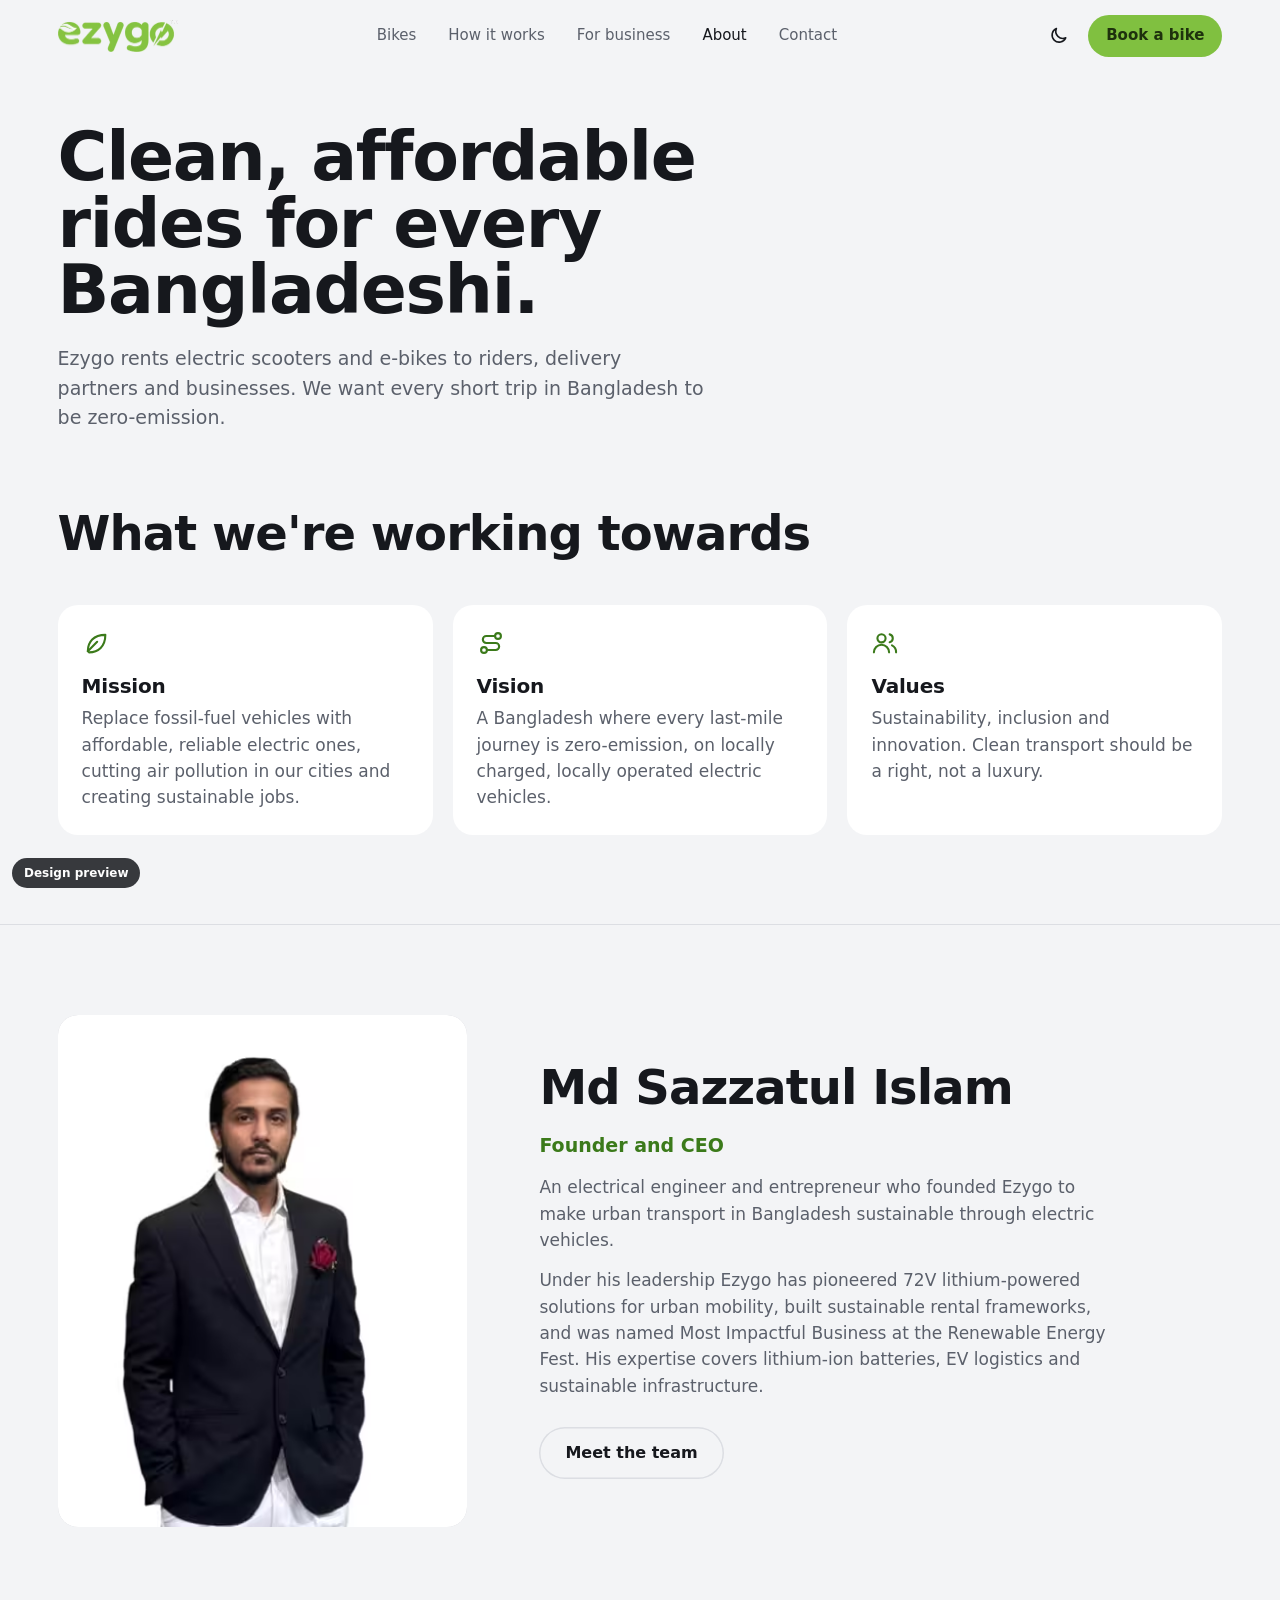
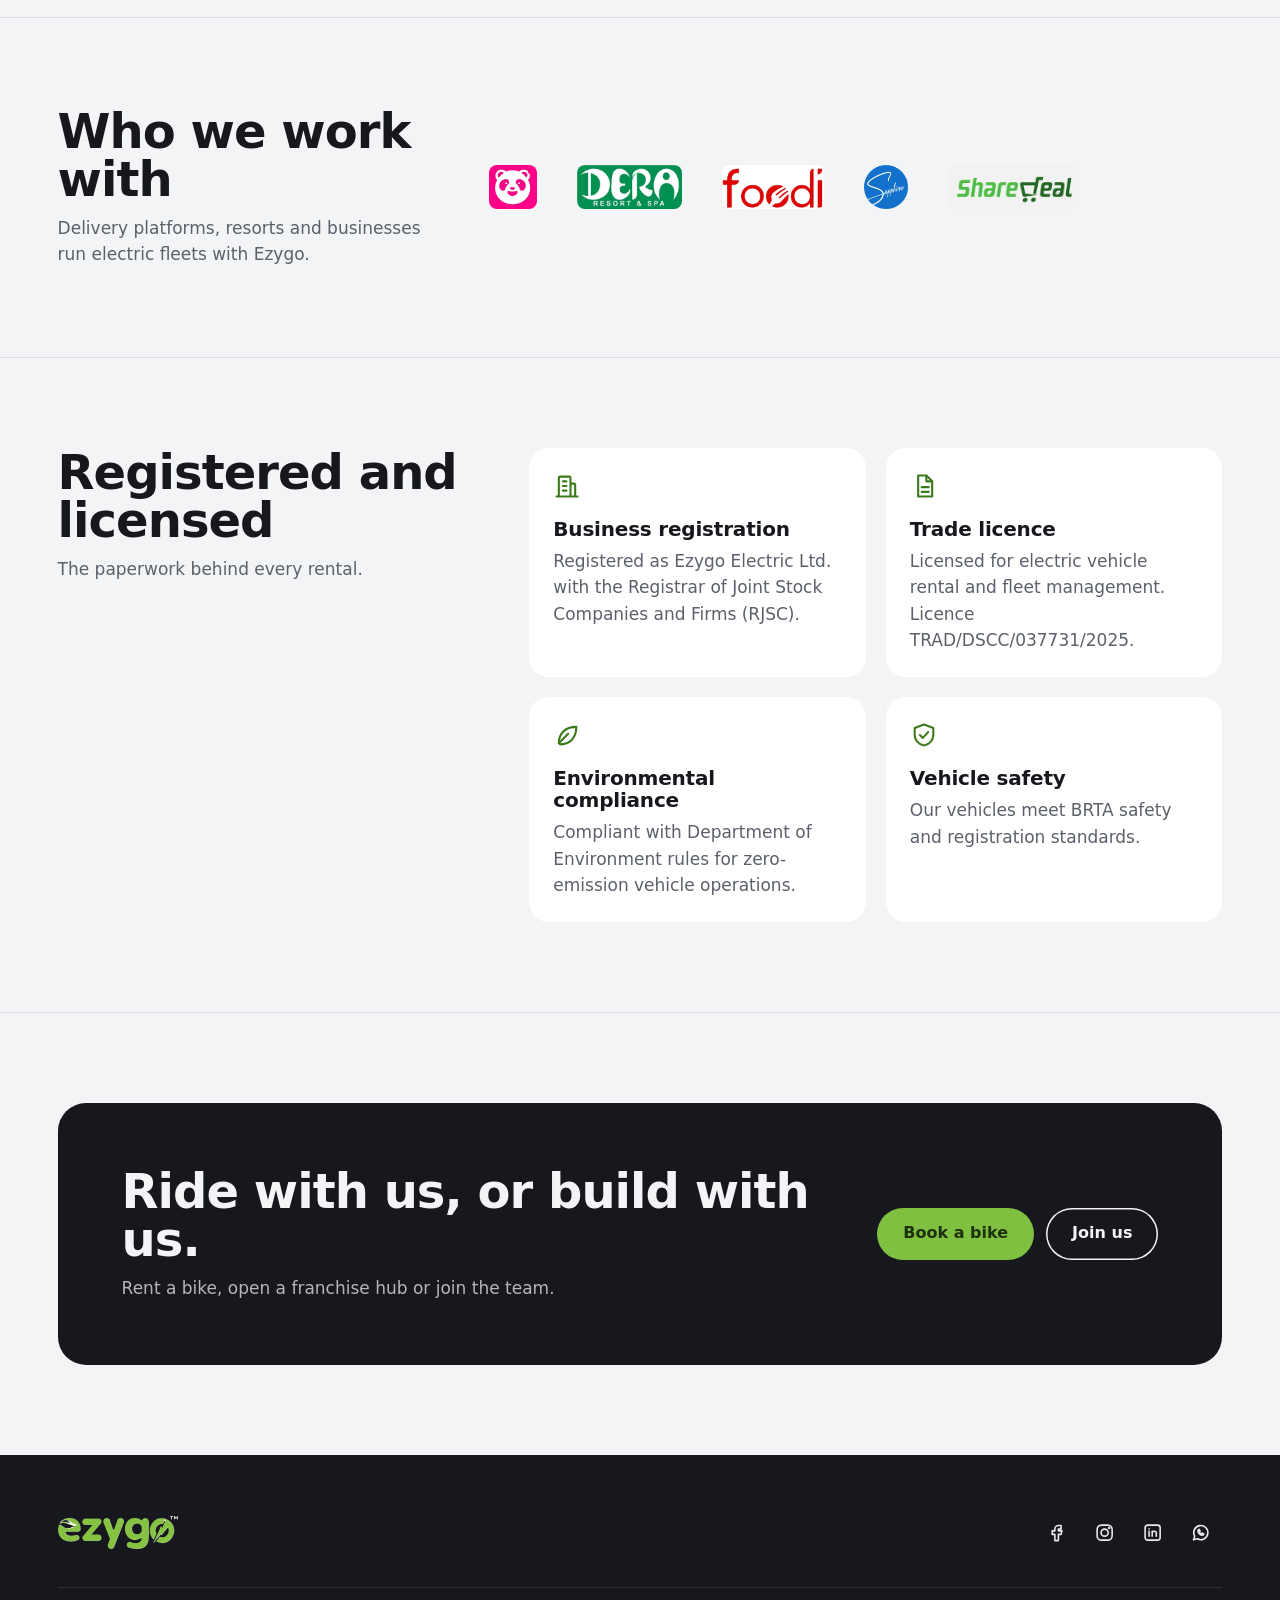
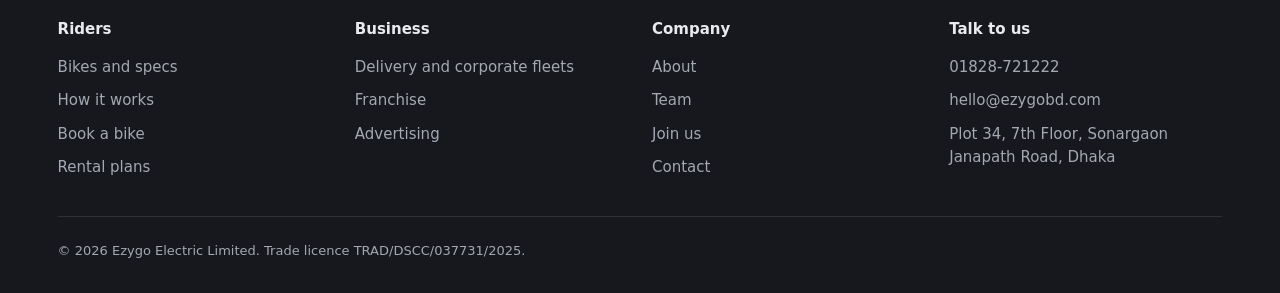
==== commit c75fb8c3: "Redesign all inner pages in the Studio design system Bikes, services, franchise, advertising, about," ====
--- a/preview/about.html
+++ b/preview/about.html
@@ -1,788 +1,221 @@
-<!DOCTYPE html>
-<html lang="en">
-<head>
-  <meta charset="UTF-8" />
-  <meta name="viewport" content="width=device-width, initial-scale=1.0, viewport-fit=cover" />
-  <meta name="theme-color" content="#00c853" />
-  <title>Our Story — EzygoBD | Bangladesh&#039;s #1 EV Rental Network</title>
-  <meta name="description" content="Learn about EzygoBD&#039;s story, mission, leadership, certificates, awards and sustainability impact." />
-
-  <!-- Favicon (SVG) -->
-  <link rel="icon" type="image/svg+xml" href="data:image/svg+xml,<svg xmlns='http://www.w3.org/2000/svg' viewBox='0 0 100 100'><rect width='100' height='100' rx='22' fill='%2300c853'/><text y='.9em' font-size='72' x='50%' text-anchor='middle' dominant-baseline='auto' font-family='Arial' fill='white'>⚡</text></svg>" />
-
-  <!-- Open Graph -->
-  <meta property="og:type"        content="website" />
-  <meta property="og:site_name"   content="EzygoBD" />
-  <meta property="og:title"       content="Our Story — EzygoBD | Bangladesh&#039;s #1 EV Rental Network" />
-  <meta property="og:description" content="Learn about EzygoBD&#039;s story, mission, leadership, certificates, awards and sustainability impact." />
-  <meta property="og:image"       content="https://ezygobd.com/assets/images/og-cover.jpg" />
-  <meta name="twitter:card"       content="summary_large_image" />
-
-  <link rel="preconnect" href="https://fonts.googleapis.com" />
-  <link rel="preconnect" href="https://fonts.gstatic.com" crossorigin />
-  <link href="https://fonts.googleapis.com/css2?family=Poppins:wght@300;400;500;600;700;800;900&display=swap" rel="stylesheet" />
-  <link rel="stylesheet" href="https://cdnjs.cloudflare.com/ajax/libs/font-awesome/6.5.1/css/all.min.css" integrity="sha512-DTOQO9RWCH3ppGqcWaEA1BIZOC6xxalwEsw9c2QQeAIftl+Vegovlnee1c9QX4TctnWMn13TZye+giMm8e2LwA==" crossorigin="anonymous" referrerpolicy="no-referrer" />
-  <link rel="stylesheet" href="assets/css/styles.css" />
-  <link rel="stylesheet" href="assets/css/about.css" />
-
-  <meta name="robots" content="noindex, nofollow">
-  <style>.preview-badge{position:fixed;left:12px;bottom:12px;z-index:9999;background:#16181D;color:#fff;font:600 12px/1 system-ui,sans-serif;padding:9px 12px;border-radius:999px;opacity:.85}
-  .preview-toast{position:fixed;left:50%;bottom:24px;transform:translateX(-50%);z-index:9999;max-width:min(92vw,420px);background:#16181D;color:#fff;font:15px/1.45 system-ui,sans-serif;padding:14px 18px;border-radius:14px;box-shadow:0 8px 30px rgba(0,0,0,.25)}</style>
-  <script>document.addEventListener('submit',function(e){e.preventDefault();e.stopImmediatePropagation();var t=document.createElement('div');t.className='preview-toast';t.setAttribute('role','status');t.textContent='This is a design preview, so forms are switched off. Nothing was sent.';document.body.appendChild(t);setTimeout(function(){t.remove()},4500)},true);</script>
-</head>
-<body><div class="preview-badge" aria-hidden="true">Design preview</div>
-
-  <!-- Preloader -->-
-  <div class="preloader" id="preloader">-
-    <div>-
-      <img src="assets/photo/logo.png" alt="" srcset="" style="max-width: 150px; height: auto; padding: 10px;">-
-    </div>-
-    <!-- <div class="preloader-text">-
-      <span class="preloader-letter">E</span>-
-      <span class="preloader-letter">Z</span>-
-      <span class="preloader-letter">Y</span>-
-      <span class="preloader-letter">G</span>-
-      <span class="preloader-letter">O</span>-
-    </div> -->-
-    <div class="preloader-bar"><div class="preloader-bar-fill"></div></div>-
-    <p class="preloader-tagline">Bangladesh First EV Network</p>-
-  </div>-
--
-  <header id="header">-
-    <nav class="navbar container">-
-      <a href="index.html" class="logo" aria-label="EzygoBD Home">-
-        <div style = "padding: 10px;"><img src="assets/photo/logo.png" alt="" srcset="" style="max-width: 150px; height: auto;">-
-          <span class="logo-tagline">EZYGO MOBILITY HOLDINGS LIMITED</span>-
-      </div>-
-        <!-- <div class="logo-wordmark">-
-          <span class="logo-main">EZYGO</span>-
-          <span class="logo-tagline">EZYGO MOBILITY HOLDINGS LIMITED</span>-
-        </div> -->-
-      </a>-
--
-      <div class="nav-actions">-
-        <a href="index.html#rent-ev" class="btn-nav-cta">Book Now</a>-
-        <button class="theme-toggle" id="themeToggle" aria-label="Toggle dark mode" aria-pressed="false">-
-          <i class="fa-solid fa-sun"></i>-
-          <i class="fa-solid fa-moon"></i>-
-          <span class="toggle-thumb"></span>-
-        </button>-
-        <button class="hamburger" id="hamburger" aria-label="Open menu" aria-expanded="false">-
-          <span></span><span></span><span></span>-
-        </button>-
-      </div>-
-    </nav>-
-  </header>-
-  <div class="mega-menu" id="megaMenu" aria-hidden="true">-
-  <div class="mega-menu-inner">-
-    <div class="mega-top">-
-      <a href="index.html" class="mega-logo">-
-        <div class="logo-emblem"><i class="fa-solid fa-bolt"></i></div>-
-        <div class="logo-wordmark">-
-          <span class="logo-main">EZYGO</span>-
-          <span class="logo-tagline">Bangladesh First 2W EV Rental Fleet Platform</span>-
-        </div>-
-      </a>-
-      <button class="mega-close" id="megaClose" aria-label="Close menu"><i class="fa-solid fa-xmark"></i></button>-
-    </div>-
--
-    <div class="mega-body">-
--
-      <div class="mega-col">-
-        <h3 class="mega-col-title mega-col-title--green">Home</h3>-
-        <ul>-
-          <li><a href="index.html" class="">Home</a></li>-
-          <li><a href="index.html#rent-ev">Rent an EV</a></li>-
-          <li><a href="index.html#ev-specs">Vehicle Specs</a></li>-
-          <li><a href="index.html#ezyfleet">EzyFleet</a></li>-
-        </ul>-
-      </div>-
--
-      <div class="mega-col">-
-        <h3 class="mega-col-title mega-col-title--dark">Our Story</h3>-
-        <ul>-
-          <li><a href="about.html" class=" mega-active">About Us</a></li>-
-          <li><a href="about.html#certificates">Certificates</a></li>-
-          <li><a href="about.html#awards">Winning Awards</a></li>-
-        </ul>-
-      </div>-
--
-      <div class="mega-col">-
-        <!-- <h3 class="mega-col-title mega-col-title--blue">Team</h3> -->-
-        <ul>-
-          <li><a href="team.html" class="">Team</a></li>-
-        </ul>-
-      </div>-
--
-      <div class="mega-col">-
-        <h3 class="mega-col-title mega-col-title--orange">Services</h3>-
-        <ul>-
-          <li><a href="services.html" class="">EV Rental Plans</a></li>-
-          <li><a href="services.html#delivery">Delivery Fleet</a></li>-
-          <li><a href="services.html#corporate">Corporate Fleet</a></li>-
-          <li><a href="services.html#rent-to-own">Rent to Own</a></li>-
-        </ul>-
-      </div>-
--
-      <div class="mega-col">-
-        <h3 class="mega-col-title mega-col-title--green">Contact Us</h3>-
-        <ul>-
-          <li><a href="contact.html" class="">Contact Us</a></li>-
-        </ul>-
-      </div>-
--
-      <div class="mega-col">-
-        <h3 class="mega-col-title mega-col-title--orange">Join Us</h3>-
-        <ul>-
-          <li><a href="join.html" class="">Join Us</a></li>-
-          <li><a href="join.html#franchise">Franchise (FOCO)</a></li>-
-          <li><a href="join.html#franchise">Franchise (FOFO)</a></li>-
-        </ul>-
-      </div>-
--
-    </div>-
--
-    <div class="mega-bottom">-
-      <div class="mega-cards">-
-        <a href="index.html#rent-ev" class="mega-svc-card">-
-          <div class="mega-card-img"><i class="fa-solid fa-motorcycle"></i></div>-
-          <span class="mega-svc-label">Rent an EV</span>-
-        </a>-
-        <a href="services.html" class="mega-svc-card">-
-          <div class="mega-card-img"><i class="fa-solid fa-truck-fast"></i></div>-
-          <span class="mega-svc-label">Delivery Fleet</span>-
-        </a>-
-        <a href="join.html#franchise" class="mega-svc-card">-
-          <div class="mega-card-img"><i class="fa-solid fa-crown"></i></div>-
-          <span class="mega-svc-label">Franchise</span>-
-        </a>-
-        <a href="contact.html" class="mega-svc-card">-
-          <div class="mega-card-img"><i class="fa-solid fa-headset"></i></div>-
-          <span class="mega-svc-label">Contact Us</span>-
-        </a>-
-      </div>-
-    </div>-
-  </div><!-- /.mega-menu-inner -->-
-  </div><!-- /.mega-menu -->-
-
-  <!-- ============ ABOUT HERO ============ -->
-  <section class="about-hero">
-    <video class="about-hero-video" autoplay muted loop playsinline aria-hidden="true">
-      <source src="assets/videos/HUAIHAI Sparky Teaser.mp4" type="video/mp4" />
-    </video>
-    <div class="about-hero-overlay"></div>
-    <div class="about-hero-content container">
-      <p class="about-eyebrow">Our Story</p>
-      <h1>Join Us in Our Mission for<br /><span>Zero Emission</span></h1>
-      <p class="about-hero-sub">Building Bangladesh's cleanest, greenest and most connected EV mobility ecosystem — one ride at a time.</p>
-      <a href="#about-contact" class="btn btn-primary btn-lg about-cta-pill">Contact Us</a>
-    </div>
-    <div class="about-wave-bottom">
-      <svg viewBox="0 0 1440 90" preserveAspectRatio="none" xmlns="http://www.w3.org/2000/svg">
-        <path d="M0,60 C200,100 400,20 600,55 C800,90 1000,10 1200,50 C1320,70 1390,35 1440,45 L1440,90 L0,90 Z" fill="#ffffff"/>
-      </svg>
-    </div>
-  </section>
-
-  <!-- ============ MISSION / VISION / VALUES ============ -->
-  <section class="about-mvv">
-    <div class="container">
-      <div class="section-header">
-        <span class="tag">Who We Are</span>
-        <h2>Driving Bangladesh Towards a Greener Tomorrow</h2>
-        <p>EzygoBD is on a mission to make clean, affordable electric mobility accessible to every Bangladeshi.</p>
-      </div>
-      <div class="mvv-grid">
-        <div class="mvv-card au-fade-up">
-          <div class="mvv-icon"><i class="fa-solid fa-bullseye"></i></div>
-          <h3>Our Mission</h3>
-          <p>Replace fossil-fuel vehicles with affordable, reliable electric alternatives — reducing urban air pollution and creating sustainable livelihoods across Bangladesh.</p>
-        </div>
-        <div class="mvv-card mvv-card--green au-fade-up">
-          <div class="mvv-icon"><i class="fa-solid fa-eye"></i></div>
-          <h3>Our Vision</h3>
-          <p>A Bangladesh where every last-mile journey is zero-emission — powered by locally charged, locally operated electric vehicles and a thriving green economy.</p>
-        </div>
-        <div class="mvv-card au-fade-up">
-          <div class="mvv-icon"><i class="fa-solid fa-star"></i></div>
-          <h3>Our Values</h3>
-          <p>Sustainability, inclusion, and innovation. We believe green mobility should be a right, not a luxury — accessible to riders, delivery partners, and corporations alike.</p>
-        </div>
-      </div>
-    </div>
-  </section>
-
-  <div class="section-wave wave-to-green">
-    <svg viewBox="0 0 1440 70" preserveAspectRatio="none" xmlns="http://www.w3.org/2000/svg">
-      <path d="M0,35 C360,70 720,0 1080,35 C1260,52 1380,20 1440,35 L1440,70 L0,70 Z" fill="#f0fdf5"/>
-    </svg>
-  </div>
-
-  <!-- ============ FOUNDER / LEADERSHIP ============ -->
-  <section class="about-founder">
-    <div class="container founder-layout">
-      <div class="founder-bio au-fade-up">
-        <span class="tag">Leadership</span>
-        <h2 class="founder-name">Md Sazzatul<br/>Islam</h2>
-        <p class="founder-role">FOUNDER &amp; CEO</p>
-        <p class="founder-desc">A visionary entrepreneur and electrical engineer dedicated to transforming urban transportation in Bangladesh. Md Sazzatul Islam founded Ezygo with a vision to create sustainable mobility solutions through electric vehicle technology.</p>
-        <p class="founder-desc founder-desc--sm">Under his leadership, Ezygo has pioneered 72V lithium-powered solutions for urban mobility, developed sustainable rental frameworks, and been named "Most Impactful Business" at the Renewable Energy Fest. His expertise spans lithium-ion battery technology, EV logistics, and sustainable infrastructure.</p>
-        <ul class="founder-social">
-          <li><a href="#" aria-label="LinkedIn"><i class="fa-brands fa-linkedin-in"></i></a></li>
-          <li><a href="#" aria-label="X"><i class="fa-brands fa-x-twitter"></i></a></li>
-          <li><a href="#" aria-label="Facebook"><i class="fa-brands fa-facebook-f"></i></a></li>
-        </ul>
-      </div>
-      <div class="founder-orbit au-fade-up">
-        <div class="orbit-ring orbit-ring--outer"></div>
-        <div class="orbit-ring orbit-ring--inner"></div>
-        <div class="orbit-center"><i class="fa-solid fa-user-tie"></i></div>
-        <div class="orbit-item orbit-item--1"><div class="orbit-avatar"><i class="fa-solid fa-user"></i></div></div>
-        <div class="orbit-item orbit-item--2"><div class="orbit-avatar"><i class="fa-solid fa-user"></i></div></div>
-        <div class="orbit-item orbit-item--3"><div class="orbit-avatar"><i class="fa-solid fa-user"></i></div></div>
-        <div class="orbit-item orbit-item--4"><div class="orbit-avatar"><i class="fa-solid fa-user"></i></div></div>
-        <div class="orbit-item orbit-item--5"><div class="orbit-avatar"><i class="fa-solid fa-user"></i></div></div>
-        <div class="orbit-item orbit-item--6"><div class="orbit-avatar"><i class="fa-solid fa-user"></i></div></div>
-      </div>
-    </div>
-  </section>
-
-  <div class="section-wave wave-from-green">
-    <svg viewBox="0 0 1440 70" preserveAspectRatio="none" xmlns="http://www.w3.org/2000/svg">
-      <path d="M0,35 C360,0 720,70 1080,35 C1260,18 1380,52 1440,35 L1440,70 L0,70 Z" fill="#f0fdf5"/>
-    </svg>
-  </div>
-
-  <!-- ============ IMPACT COUNTER (dark) ============ -->
-  <section class="about-impact">
-    <div class="about-impact-overlay"></div>
-    <div class="container about-impact-inner">
-      <p class="impact-eyebrow">Carbon Saved</p>
-      <div class="impact-number-row">
-        <span class="impact-big-num" id="impactNum">0.00</span>
-        <span class="impact-unit"> kg</span>
-      </div>
-      <p class="impact-sub">CO₂ reduction through EV deliveries &amp; rides across Bangladesh</p>
-      <div class="impact-dots">
-        <span class="idot active"></span>
-        <span class="idot"></span>
-        <span class="idot"></span>
-        <span class="idot"></span>
-      </div>
-    </div>
-  </section>
-
-  <!-- ============ PARTNERS ============ -->
-  <section class="about-partners">
-    <div class="container partners-layout">
-      <div class="partners-left au-fade-up">
-        <span class="tag">Our Partners</span>
-        <h2>Our sustainable journey is powered by our partners.</h2>
-        <p>From leading delivery platforms to corporate fleet managers — our growing partner ecosystem is what makes EzygoBD's green mission possible.</p>
-        <div class="partners-stats">
-          <div class="pstat">
-            <span class="pstat-val" data-target="181344">0</span>
-            <span class="pstat-unit">Ton</span>
-            <p>CO₂ Reduced</p>
-          </div>
-          <div class="pstat">
-            <span class="pstat-val" data-target="2563756">0</span>
-            <span class="pstat-unit">km</span>
-            <p>Total Distance</p>
-          </div>
-        </div>
-        <a href="index.html#partner" class="btn btn-outline">Partner With Us</a>
-      </div>
-      <div class="partners-right au-fade-up">
-        <div class="partners-logo-grid">
-          <div class="partner-chip"><i class="fa-solid fa-motorcycle"></i><span>ShohozRide</span></div>
-          <div class="partner-chip"><i class="fa-solid fa-box"></i><span>Pathao Food</span></div>
-          <div class="partner-chip"><i class="fa-solid fa-store"></i><span>Chaldal</span></div>
-          <div class="partner-chip"><i class="fa-solid fa-truck-fast"></i><span>Paperfly</span></div>
-          <div class="partner-chip"><i class="fa-solid fa-building"></i><span>GreenCorp BD</span></div>
-          <div class="partner-chip"><i class="fa-solid fa-wallet"></i><span>bKash</span></div>
-          <div class="partner-chip"><i class="fa-solid fa-leaf"></i><span>EcoFleet</span></div>
-          <div class="partner-chip"><i class="fa-solid fa-solar-panel"></i><span>SolarNet BD</span></div>
-        </div>
-      </div>
-    </div>
-  </section>
-
-  <div class="section-wave wave-to-green">
-    <svg viewBox="0 0 1440 70" preserveAspectRatio="none" xmlns="http://www.w3.org/2000/svg">
-      <path d="M0,35 C360,70 720,0 1080,35 C1260,52 1380,20 1440,35 L1440,70 L0,70 Z" fill="#f0fdf5"/>
-    </svg>
-  </div>
-
-  <!-- ============ LIFE AT EZYGOBD ============ -->
-  <section class="life-section">
-    <div class="container">
-      <div class="section-header">
-        <span class="tag">Our Superstars</span>
-        <h2>Life at EzygoBD</h2>
-        <p>Discover the culture that drives our team — passionate people building a cleaner world, one ride at a time.</p>
-      </div>
-      <div class="life-grid">
-        <div class="life-card life-card--tall au-fade-up" style="--lc:#00c853">
-          <div class="life-card-inner"><i class="fa-solid fa-people-group fa-3x"></i><span>Our Team</span></div>
-        </div>
-        <div class="life-card au-fade-up" style="--lc:#009624">
-          <div class="life-card-inner"><i class="fa-solid fa-handshake fa-3x"></i><span>Community</span></div>
-        </div>
-        <div class="life-card au-fade-up" style="--lc:#00e676">
-          <div class="life-card-inner"><i class="fa-solid fa-lightbulb fa-3x"></i><span>Innovation</span></div>
-        </div>
-        <div class="life-card life-card--wide au-fade-up" style="--lc:#1a202c">
-          <div class="life-card-inner"><i class="fa-solid fa-award fa-3x"></i><span>Recognition &amp; Awards</span></div>
-        </div>
-      </div>
-      <div style="text-align:center;margin-top:2.5rem;">
-        <a href="index.html#partner" class="btn btn-primary">Join Our Team</a>
-      </div>
-    </div>
-  </section>
-
-  <div class="section-wave wave-from-green">
-    <svg viewBox="0 0 1440 70" preserveAspectRatio="none" xmlns="http://www.w3.org/2000/svg">
-      <path d="M0,35 C360,0 720,70 1080,35 C1260,18 1380,52 1440,35 L1440,70 L0,70 Z" fill="#f0fdf5"/>
-    </svg>
-  </div>
-
-  <!-- ============ CERTIFICATES ============ -->
-  <section class="about-certificates" id="certificates">
-    <div class="container">
-      <div class="section-header">
-        <span class="tag">Credentials</span>
-        <h2>Our Certificates</h2>
-        <p>Recognized and certified by leading industry bodies for our commitment to quality, safety and sustainability.</p>
-      </div>
-      <div class="cert-grid">
-        <div class="cert-card au-fade-up">
-          <div class="cert-icon"><i class="fa-solid fa-certificate"></i></div>
-          <h4>Business Registration</h4>
-          <p>Registered under Ezygo Electric Ltd. with the Registrar of Joint Stock Companies & Firms (RJSC), Bangladesh.</p>
-        </div>
-        <div class="cert-card au-fade-up">
-          <div class="cert-icon"><i class="fa-solid fa-file-shield"></i></div>
-          <h4>Trade License</h4>
-          <p>Valid trade license for electric vehicle rental and fleet management operations across Bangladesh.</p>
-        </div>
-        <div class="cert-card au-fade-up">
-          <div class="cert-icon"><i class="fa-solid fa-leaf"></i></div>
-          <h4>Environmental Compliance</h4>
-          <p>Compliant with Bangladesh's Department of Environment regulations for zero-emission vehicle operations.</p>
-        </div>
-        <div class="cert-card au-fade-up">
-          <div class="cert-icon"><i class="fa-solid fa-shield-halved"></i></div>
-          <h4>Vehicle Safety Standards</h4>
-          <p>All vehicles meet BRTA (Bangladesh Road Transport Authority) safety and registration standards.</p>
-        </div>
-      </div>
-    </div>
-  </section>
-
-  <!-- ============ AWARDS ============ -->
-  <section class="about-awards" id="awards">
-    <div class="container">
-      <div class="section-header">
-        <span class="tag">Recognition</span>
-        <h2>Winning Awards</h2>
-        <p>Our work in sustainable mobility has been recognized at national and international platforms.</p>
-      </div>
-      <div class="awards-grid">
-        <div class="award-card au-fade-up">
-          <div class="award-badge"><i class="fa-solid fa-trophy"></i></div>
-          <div class="award-info">
-            <h4>Most Impactful Business</h4>
-            <p class="award-event">Renewable Energy Fest</p>
-            <p class="award-desc">Recognized for pioneering sustainable EV mobility solutions in Bangladesh's transportation sector.</p>
-          </div>
-        </div>
-        <div class="award-card au-fade-up">
-          <div class="award-badge award-badge--silver"><i class="fa-solid fa-award"></i></div>
-          <div class="award-info">
-            <h4>Green Innovation Award</h4>
-            <p class="award-event">2025</p>
-            <p class="award-desc">Honoured for innovative zero-emission fleet technology and sustainable business model.</p>
-          </div>
-        </div>
-        <div class="award-card au-fade-up">
-          <div class="award-badge award-badge--bronze"><i class="fa-solid fa-medal"></i></div>
-          <div class="award-info">
-            <h4>EV Startup Excellence</h4>
-            <p class="award-event">Bangladesh Startup Summit</p>
-            <p class="award-desc">Selected as one of the top emerging EV startups driving clean energy adoption in South Asia.</p>
-          </div>
-        </div>
-      </div>
-    </div>
-  </section>
-
-  <div class="section-wave wave-to-green">
-    <svg viewBox="0 0 1440 70" preserveAspectRatio="none" xmlns="http://www.w3.org/2000/svg">
-      <path d="M0,35 C360,70 720,0 1080,35 C1260,52 1380,20 1440,35 L1440,70 L0,70 Z" fill="#f0fdf5"/>
-    </svg>
-  </div>
-
-  <!-- ============ CORPORATE VIDEO ============ -->
-  <section class="corp-video-section">
-    <div class="container">
-      <div class="section-header">
-        <span class="tag">EzygoBD Corporate</span>
-        <h2>EzygoBD Corporate Video</h2>
-      </div>
-      <div class="corp-video-wrapper au-fade-up">
-        <video class="corp-video-player" controls poster="assets/images/hero-poster.jpg">
-          <source src="assets/videos/HUAIHAI Sparky Teaser.mp4" type="video/mp4" />
-        </video>
-        <div class="corp-video-overlay" id="corpVideoOverlay">
-          <button class="corp-play-btn" id="corpPlayBtn" aria-label="Play corporate video">
-            <i class="fa-solid fa-circle-play"></i>
-          </button>
-          <p>EzygoBD Corporate Video — Electric, Zero Emission</p>
-        </div>
-      </div>
-    </div>
-  </section>
-
-  <!-- ============ IN THE NEWS ============ -->
-  <section class="news-reel-section">
-    <div class="container">
-      <div class="section-header">
-        <span class="tag">Big Creators Feature Our Founder</span>
-        <h2>In the News</h2>
-      </div>
-      <div class="news-reel-grid">
-        <div class="news-reel-card au-fade-up">
-          <div class="news-reel-thumb"><i class="fa-brands fa-youtube fa-3x"></i><span class="play-badge"><i class="fa-solid fa-play"></i></span></div>
-          <p>EzygoBD Expands to Chittagong</p>
-        </div>
-        <div class="news-reel-card au-fade-up">
-          <div class="news-reel-thumb" style="background:linear-gradient(135deg,#1e3a5f,#2d5a9e)"><i class="fa-solid fa-trophy fa-3x"></i><span class="play-badge"><i class="fa-solid fa-play"></i></span></div>
-          <p>Green Innovation Award 2025</p>
-        </div>
-        <div class="news-reel-card au-fade-up">
-          <div class="news-reel-thumb" style="background:linear-gradient(135deg,#1a3020,#2d5040)"><i class="fa-solid fa-bolt fa-3x"></i><span class="play-badge"><i class="fa-solid fa-play"></i></span></div>
-          <p>Battery Swap Network Launch</p>
-        </div>
-        <div class="news-reel-card au-fade-up">
-          <div class="news-reel-thumb" style="background:linear-gradient(135deg,#2d1b4e,#4a2d8e)"><i class="fa-solid fa-user fa-3x"></i><span class="play-badge"><i class="fa-solid fa-play"></i></span></div>
-          <p>Women in EV Mobility Feature</p>
-        </div>
-      </div>
-      <div style="text-align:center;margin-top:2rem;">
-        <a href="index.html#news" class="btn btn-outline">View All News <i class="fa-solid fa-arrow-right"></i></a>
-      </div>
-    </div>
-  </section>
-
-  <!-- ============ GET IN TOUCH ============ -->
-  <section id="about-contact" class="section contact">
-    <div class="container">
-      <div class="section-header">
-        <span class="tag">Connect</span>
-        <h2 class="contact-title">Get In Touch!</h2>
-        <p>We'd love to hear from you — riders, partners, investors, or media.</p>
-      </div>
-      <div class="resource-cards">
-        <a href="#" class="resource-card"><i class="fa-solid fa-book"></i><span>User Manual</span></a>
-        <a href="#" class="resource-card"><i class="fa-solid fa-map"></i><span>Charging Map</span></a>
-        <a href="#" class="resource-card"><i class="fa-solid fa-shield"></i><span>Safety Guidelines</span></a>
-      </div>
-      <div class="contact-grid">
-        <div class="contact-col">
-          <h3>Contact Us</h3>
-          <ul class="contact-list">
-            <li><i class="fa-solid fa-envelope"></i> hello@ezygobd.com</li>
-            <li><i class="fa-solid fa-phone"></i> 01828-721222 / 01576-597666</li>
-            <li><i class="fa-solid fa-location-dot"></i> Plot#34, 7th Floor, Road Sonargaon Janapath Rd, Dhaka</li>
-          </ul>
-        </div>
-        <div class="contact-col">
-          <h3>Find Us</h3>
-          <div class="map-placeholder">
-            <i class="fa-solid fa-map-location-dot fa-3x"></i>
-            <p>Charging station map coming soon</p>
-          </div>
-        </div>
-        <div class="contact-col">
-          <h3>Follow Us</h3>
-          <div class="social-links">
-            <a href="#" aria-label="Facebook"><i class="fa-brands fa-facebook-f"></i></a>
-            <a href="#" aria-label="Instagram"><i class="fa-brands fa-instagram"></i></a>
-            <a href="#" aria-label="YouTube"><i class="fa-brands fa-youtube"></i></a>
-            <a href="#" aria-label="LinkedIn"><i class="fa-brands fa-linkedin-in"></i></a>
-          </div>
-          <h3 style="margin-top:1.5rem">Quick Message</h3>
-          <form class="contact-form" action="form-handler.html" method="POST">
-            <input type="hidden" name="form_type" value="contact">
-            <input type="text" name="name" placeholder="Your name" required />
-            <input type="email" name="email" placeholder="Your email" required />
-            <textarea name="message" rows="3" placeholder="Your message…"></textarea>
-            <button type="submit" class="btn btn-primary">Send</button>
-          </form>
-        </div>
-      </div>
-    </div>
-  </section>
-
-  <footer class="footer">-
-    <div class="container">-
-      <div class="footer-grid">-
-        <div class="footer-brand">-
-          <div class="footer-logo">-
-              <!-- <div class="logo-emblem"><i class="fa-solid fa-bolt"></i></div> -->-
-            <div class="logo-wordmark">-
-              <img src="assets/photo/logo.png" alt="Ezygo Electric Limited Logo" class="logo-image" style="width: 250px; height: auto;">-
-              <span class="logo-tagline">Bangladesh First 2W EV Rental Fleet Platform</span>-
-            </div>-
-          </div>-
-          <p>Bangladesh's #1 electric vehicle rental network — building a greener future, one ride at a time.</p>-
-          <div class="footer-social">-
-            <a href="https://www.facebook.com/share/198cbcDwWD/" aria-label="Facebook" rel="noopener noreferrer"><i class="fa-brands fa-facebook-f"></i></a>-
-            <a href="www.Instagram.com/rent_ezygo" aria-label="Instagram" rel="noopener noreferrer"><i class="fa-brands fa-instagram"></i></a>-
-            <a href="https://www.linkedin.com/company/ezygo-mobility-holdings-limited/" aria-label="LinkedIn" rel="noopener noreferrer"><i class="fa-brands fa-linkedin-in"></i></a>-
-            <a href="#" aria-label="YouTube" rel="noopener noreferrer"><i class="fa-brands fa-youtube"></i></a>-
-          </div>-
-        </div>-
-        <div class="footer-links">-
-          <h4>Riders</h4>-
-          <ul>-
-            <li><a href="services.html">Daily Rental</a></li>-
-            <li><a href="services.html">Monthly Plan</a></li>-
-            <li><a href="services.html">E-Rickshaw Plan</a></li>-
-            <li><a href="contact.html">Find a Hub</a></li>-
-          </ul>-
-        </div>-
-        <div class="footer-links">-
-          <h4>Partners</h4>-
-          <ul>-
-            <li><a href="services.html">Delivery Fleet</a></li>-
-            <li><a href="join.html#franchise">Franchise</a></li>-
-            <li><a href="join.html#advertising">Advertising</a></li>-
-            <li><a href="index.html">EzyFleet</a></li>-
-          </ul>-
-        </div>-
-        <div class="footer-links">-
-          <h4>Company</h4>-
-          <ul>-
-            <li><a href="about.html">Our Story</a></li>-
-            <li><a href="contact.html">Contact Us</a></li>-
-            <li><a href="join.html">Join Us</a></li>-
-            <li><a href="#">Privacy Policy</a></li>-
-          </ul>-
-        </div>-
-      </div>-
-      <div class="footer-bottom">-
-        <p>&copy; 2026 Ezygo Electric Limited. All rights reserved. Serving Bangladesh with clean mobility.</p>-
-        <p>Trade License: TRAD/DSCC/037731/2025</p>-
-      </div>-
-    </div>-
-  </footer>-
--
-  <button class="back-to-top" id="backToTop" aria-label="Back to top"><i class="fa-solid fa-arrow-up"></i></button>-
--
-  <!-- WhatsApp floating CTA -->-
-  <a href="https://wa.me/8801828721222" class="wa-float" target="_blank" rel="noopener noreferrer" aria-label="Chat on WhatsApp">-
-    <i class="fa-brands fa-whatsapp"></i>-
-  </a>-
--
-  <script src="assets/js/script.js"></script>-
-  <script src="assets/js/about.js"></script>-
-</body>
-</html>
+<!DOCTYPE html>
+<html lang="en">
+<head>
+  <meta charset="UTF-8">
+  <meta name="viewport" content="width=device-width, initial-scale=1, viewport-fit=cover">
+  <title>About Ezygo — electric mobility for Bangladesh</title>
+  <meta name="description" content="Ezygo makes clean, affordable electric mobility available to riders, delivery partners and businesses across Bangladesh.">
+  <link rel="canonical" href="https://www.ezygobd.com/about.php">
+  <meta name="color-scheme" content="light dark">
+  <meta name="theme-color" content="#F3F4F6" media="(prefers-color-scheme: light)">
+  <meta name="theme-color" content="#141518" media="(prefers-color-scheme: dark)">
+
+  <link rel="icon" type="image/png" sizes="32x32" href="assets/img/icon-32.png">
+  <link rel="apple-touch-icon" href="assets/img/icon-180.png">
+
+  <meta property="og:type" content="website">
+  <meta property="og:site_name" content="Ezygo">
+  <meta property="og:url" content="https://www.ezygobd.com/about.php">
+  <meta property="og:title" content="About Ezygo — electric mobility for Bangladesh">
+  <meta property="og:description" content="Ezygo makes clean, affordable electric mobility available to riders, delivery partners and businesses across Bangladesh.">
+  <meta property="og:image" content="https://www.ezygobd.com/assets/img/og-cover.jpg">
+  <meta property="og:image:width" content="1200">
+  <meta property="og:image:height" content="630">
+  <meta name="twitter:card" content="summary_large_image">
+  <meta name="twitter:title" content="About Ezygo — electric mobility for Bangladesh">
+  <meta name="twitter:description" content="Ezygo makes clean, affordable electric mobility available to riders, delivery partners and businesses across Bangladesh.">
+  <meta name="twitter:image" content="https://www.ezygobd.com/assets/img/og-cover.jpg">
+
+  <!-- Set the theme before paint: saved choice, else the device setting -->
+  <script>try{var t=localStorage.getItem('ezygo-theme');if(t==='dark'||t==='light')document.documentElement.setAttribute('data-theme',t)}catch(e){}</script>
+  <link rel="preload" href="assets/fonts/archivo-var.woff2" as="font" type="font/woff2" crossorigin>
+  <link rel="stylesheet" href="assets/css/v2.css?v=2">
+  <script type="application/ld+json">
+  {
+    "@context": "https://schema.org",
+    "@type": "LocalBusiness",
+    "name": "Ezygo",
+    "legalName": "Ezygo Mobility Holdings Limited",
+    "url": "https://www.ezygobd.com/",
+    "logo": "https://www.ezygobd.com/assets/img/logo-480.png",
+    "image": "https://www.ezygobd.com/assets/img/og-cover.jpg",
+    "description": "Electric scooter and e-bike rental in Bangladesh, from Tk 299 a day.",
+    "telephone": "+8801828721222",
+    "email": "hello@ezygobd.com",
+    "priceRange": "Tk 299+ per day",
+    "address": {
+      "@type": "PostalAddress",
+      "streetAddress": "Plot 34, 7th Floor, Sonargaon Janapath Road",
+      "addressLocality": "Dhaka",
+      "addressCountry": "BD"
+    },
+    "sameAs": [
+      "https://www.facebook.com/share/198cbcDwWD/",
+      "https://www.instagram.com/rent_ezygo",
+      "https://www.linkedin.com/company/ezygo-mobility-holdings-limited/"
+    ]
+  }
+  </script>
+
+  <meta name="robots" content="noindex, nofollow">
+  <style>.preview-badge{position:fixed;left:12px;bottom:12px;z-index:9999;background:#16181D;color:#fff;font:600 12px/1 system-ui,sans-serif;padding:9px 12px;border-radius:999px;opacity:.85}
+  .preview-toast{position:fixed;left:50%;bottom:24px;transform:translateX(-50%);z-index:9999;max-width:min(92vw,420px);background:#16181D;color:#fff;font:15px/1.45 system-ui,sans-serif;padding:14px 18px;border-radius:14px;box-shadow:0 8px 30px rgba(0,0,0,.25)}</style>
+  <script>document.addEventListener('submit',function(e){e.preventDefault();e.stopImmediatePropagation();var t=document.createElement('div');t.className='preview-toast';t.setAttribute('role','status');t.textContent='This is a design preview, so forms are switched off. Nothing was sent.';document.body.appendChild(t);setTimeout(function(){t.remove()},4500)},true);</script>
+</head>
+<body><div class="preview-badge" aria-hidden="true">Design preview</div>
+  <a class="skip" href="#main">Skip to content</a>
+  <header class="site-header">
+    <div class="wrap bar">
+      <a class="brand" href="index.html" aria-label="Ezygo home">
+        <picture><source type="image/webp" srcset="assets/img/logo-240.webp 1x, assets/img/logo-480.webp 2x"><img src="assets/img/logo-240.png" width="120" height="32" alt="Ezygo"></picture>
+      </a>
+      <nav class="nav" aria-label="Main">
+        <a href="evs.html">Bikes</a>
+        <a href="index.html#how">How it works</a>
+        <a href="services.html">For business</a>
+        <a href="about.html" aria-current="page">About</a>
+        <a href="contact.html">Contact</a>
+      </nav>
+      <div class="bar-actions">
+        <button class="icon-btn theme-btn" type="button" aria-label="Switch to dark mode" data-theme-toggle>
+          <span class="when-light"><svg class="ic" viewBox="0 0 24 24" width="24" height="24" fill="none" stroke="currentColor" stroke-width="1.8" stroke-linecap="round" stroke-linejoin="round" aria-hidden="true" focusable="false"><path d="M20 14.5A8 8 0 0 1 9.5 4a8 8 0 1 0 10.5 10.5z"/></svg></span><span class="when-dark"><svg class="ic" viewBox="0 0 24 24" width="24" height="24" fill="none" stroke="currentColor" stroke-width="1.8" stroke-linecap="round" stroke-linejoin="round" aria-hidden="true" focusable="false"><circle cx="12" cy="12" r="4"/><path d="M12 2v2M12 20v2M4.9 4.9l1.4 1.4M17.7 17.7l1.4 1.4M2 12h2M20 12h2M4.9 19.1l1.4-1.4M17.7 6.3l1.4-1.4"/></svg></span>
+        </button>
+        <a class="btn btn-primary btn-sm" href="index.html#book">Book a bike</a>
+        <button class="icon-btn menu-btn" type="button" aria-label="Open menu" aria-expanded="false" aria-controls="menu" data-menu-open><svg class="ic" viewBox="0 0 24 24" width="24" height="24" fill="none" stroke="currentColor" stroke-width="1.8" stroke-linecap="round" stroke-linejoin="round" aria-hidden="true" focusable="false"><path d="M4 7h16M4 12h16M4 17h16"/></svg></button>
+      </div>
+    </div>
+  </header>
+
+  <div class="menu" id="menu" hidden>
+    <div class="menu-panel" role="dialog" aria-modal="true" aria-label="Menu">
+      <div class="menu-top">
+        <span class="menu-title">Menu</span>
+        <button class="icon-btn" type="button" aria-label="Close menu" data-menu-close><svg class="ic" viewBox="0 0 24 24" width="24" height="24" fill="none" stroke="currentColor" stroke-width="1.8" stroke-linecap="round" stroke-linejoin="round" aria-hidden="true" focusable="false"><path d="M6 6l12 12M18 6L6 18"/></svg></button>
+      </div>
+      <nav aria-label="All pages">
+        <p class="menu-group">Rent</p>
+        <a href="evs.html">Bikes and specs</a>
+        <a href="services.html#riders">Rental plans</a>
+        <a href="index.html#how">How it works</a>
+        <a href="index.html#book">Book a bike</a>
+        <p class="menu-group">Business</p>
+        <a href="services.html">Services</a>
+        <a href="franchise.html">Franchise</a>
+        <a href="advertising.html">Advertising</a>
+        <p class="menu-group">Company</p>
+        <a href="about.html">About</a>
+        <a href="team.html">Team</a>
+        <a href="join.html">Join us</a>
+        <a href="contact.html">Contact</a>
+      </nav>
+    </div>
+  </div>
+
+<main id="main">
+
+  <section class="page-hero">
+    <div class="wrap">
+      <h1>Clean, affordable rides for every Bangladeshi.</h1>
+      <p class="lede">Ezygo rents electric scooters and e-bikes to riders, delivery partners and businesses. We want every short trip in Bangladesh to be zero-emission.</p>
+    </div>
+  </section>
+
+  <section class="section" aria-labelledby="why-h">
+    <div class="wrap">
+      <h2 id="why-h" class="head">What we're working towards</h2>
+      <div class="tiles tiles-3">
+        <div class="tile"><svg class="ic" viewBox="0 0 24 24" width="24" height="24" fill="none" stroke="currentColor" stroke-width="1.8" stroke-linecap="round" stroke-linejoin="round" aria-hidden="true" focusable="false"><path d="M5 19c0-8 5-14 15-14 0 10-6 15-14 15"/><path d="M5 19l8-8"/></svg><h3>Mission</h3><p>Replace fossil-fuel vehicles with affordable, reliable electric ones, cutting air pollution in our cities and creating sustainable jobs.</p></div>
+        <div class="tile"><svg class="ic" viewBox="0 0 24 24" width="24" height="24" fill="none" stroke="currentColor" stroke-width="1.8" stroke-linecap="round" stroke-linejoin="round" aria-hidden="true" focusable="false"><circle cx="6" cy="18" r="2.5"/><circle cx="18" cy="6" r="2.5"/><path d="M8.5 18H16a3 3 0 0 0 0-6H8a3 3 0 0 1 0-6h7.5"/></svg><h3>Vision</h3><p>A Bangladesh where every last-mile journey is zero-emission, on locally charged, locally operated electric vehicles.</p></div>
+        <div class="tile"><svg class="ic" viewBox="0 0 24 24" width="24" height="24" fill="none" stroke="currentColor" stroke-width="1.8" stroke-linecap="round" stroke-linejoin="round" aria-hidden="true" focusable="false"><circle cx="9" cy="8" r="3.5"/><path d="M2.5 20a6.5 6.5 0 0 1 13 0M16 4.6a3.5 3.5 0 0 1 0 6.8M18 14a6.5 6.5 0 0 1 3.5 6"/></svg><h3>Values</h3><p>Sustainability, inclusion and innovation. Clean transport should be a right, not a luxury.</p></div>
+      </div>
+    </div>
+  </section>
+
+  <section class="section" aria-labelledby="founder-h">
+    <div class="wrap founder">
+      <div class="portrait"><picture><source type="image/avif" srcset="assets/img/team-sazzatul-400.avif 400w, assets/img/team-sazzatul-444.avif 444w" sizes="(min-width: 1000px) 30vw, (min-width: 640px) 45vw, 100vw"><source type="image/webp" srcset="assets/img/team-sazzatul-400.webp 400w, assets/img/team-sazzatul-444.webp 444w" sizes="(min-width: 1000px) 30vw, (min-width: 640px) 45vw, 100vw"><img src="assets/img/team-sazzatul-400.webp" width="400" height="500" alt="Md Sazzatul Islam, founder and CEO of Ezygo" loading="lazy" decoding="async"></picture></div>
+      <div class="founder-text">
+        <h2 id="founder-h">Md Sazzatul Islam</h2>
+        <p class="role">Founder and CEO</p>
+        <p>An electrical engineer and entrepreneur who founded Ezygo to make urban transport in Bangladesh sustainable through electric vehicles.</p>
+        <p>Under his leadership Ezygo has pioneered 72V lithium-powered solutions for urban mobility, built sustainable rental frameworks, and was named Most Impactful Business at the Renewable Energy Fest. His expertise covers lithium-ion batteries, EV logistics and sustainable infrastructure.</p>
+        <div class="ctas" style="margin-top:28px"><a class="btn btn-ghost" href="team.html">Meet the team</a></div>
+      </div>
+    </div>
+  </section>
+
+  <section class="section" aria-labelledby="clients-h">
+    <div class="wrap clients-head">
+      <div>
+        <h2 id="clients-h">Who we work with</h2>
+        <p class="sub">Delivery platforms, resorts and businesses run electric fleets with Ezygo.</p>
+      </div>
+      <ul class="clients">
+        <li><img src="assets/img/client-foodpanda.webp" width="48" height="44" alt="foodpanda" loading="lazy"></li>
+        <li><img src="assets/img/client-deraresort.webp" width="105" height="44" alt="Dera Resort &amp; Spa" loading="lazy"></li>
+        <li><img src="assets/img/client-foodi.webp" width="102" height="44" alt="Foodi" loading="lazy"></li>
+        <li><img src="assets/img/client-sapphire.webp" width="44" height="44" alt="White Orchid Sapphire" loading="lazy"></li>
+        <li><img src="assets/img/client-sharedeal.webp" width="131" height="44" alt="ShareDeal" loading="lazy"></li>
+      </ul>
+    </div>
+  </section>
+
+  <section class="section" id="credentials" aria-labelledby="cred-h">
+    <div class="wrap split">
+      <div class="split-head">
+        <h2 id="cred-h">Registered and licensed</h2>
+        <p class="sub">The paperwork behind every rental.</p>
+      </div>
+      <div class="tiles">
+        <div class="tile"><svg class="ic" viewBox="0 0 24 24" width="24" height="24" fill="none" stroke="currentColor" stroke-width="1.8" stroke-linecap="round" stroke-linejoin="round" aria-hidden="true" focusable="false"><path d="M5 21V5a1 1 0 0 1 1-1h8a1 1 0 0 1 1 1v16M15 10h3a1 1 0 0 1 1 1v10M3 21h18M8.5 8h3M8.5 12h3M8.5 16h3"/></svg><h3>Business registration</h3><p>Registered as Ezygo Electric Ltd. with the Registrar of Joint Stock Companies and Firms (RJSC).</p></div>
+        <div class="tile"><svg class="ic" viewBox="0 0 24 24" width="24" height="24" fill="none" stroke="currentColor" stroke-width="1.8" stroke-linecap="round" stroke-linejoin="round" aria-hidden="true" focusable="false"><path d="M7 3h7l5 5v13H7z"/><path d="M14 3v5h5M10 13h6M10 17h6"/></svg><h3>Trade licence</h3><p>Licensed for electric vehicle rental and fleet management. Licence TRAD/DSCC/037731/2025.</p></div>
+        <div class="tile"><svg class="ic" viewBox="0 0 24 24" width="24" height="24" fill="none" stroke="currentColor" stroke-width="1.8" stroke-linecap="round" stroke-linejoin="round" aria-hidden="true" focusable="false"><path d="M5 19c0-8 5-14 15-14 0 10-6 15-14 15"/><path d="M5 19l8-8"/></svg><h3>Environmental compliance</h3><p>Compliant with Department of Environment rules for zero-emission vehicle operations.</p></div>
+        <div class="tile"><svg class="ic" viewBox="0 0 24 24" width="24" height="24" fill="none" stroke="currentColor" stroke-width="1.8" stroke-linecap="round" stroke-linejoin="round" aria-hidden="true" focusable="false"><path d="M12 3l8 3v6c0 4.5-3.4 8.3-8 9-4.6-.7-8-4.5-8-9V6l8-3z"/><path d="M8.5 12l2.5 2.5 4.5-5"/></svg><h3>Vehicle safety</h3><p>Our vehicles meet BRTA safety and registration standards.</p></div>
+      </div>
+    </div>
+  </section>
+
+  <section class="section">
+    <div class="wrap">
+      <div class="cta-band">
+        <div>
+          <h2>Ride with us, or build with us.</h2>
+          <p class="sub">Rent a bike, open a franchise hub or join the team.</p>
+        </div>
+        <div class="ctas">
+          <a class="btn btn-primary" href="index.html#book">Book a bike</a>
+          <a class="btn btn-ghost" href="join.html">Join us</a>
+        </div>
+      </div>
+    </div>
+  </section>
+
+</main>
+
+  <footer class="site-footer">
+    <div class="wrap">
+      <div class="foot-top">
+        <a class="brand" href="index.html" aria-label="Ezygo home">
+          <picture><source type="image/webp" srcset="assets/img/logo-240.webp 1x, assets/img/logo-480.webp 2x"><img src="assets/img/logo-240.png" width="120" height="32" alt="Ezygo" loading="lazy"></picture>
+        </a>
+        <div class="socials">
+          <a href="https://www.facebook.com/share/198cbcDwWD/" rel="noopener" target="_blank"><svg class="ic" viewBox="0 0 24 24" width="24" height="24" fill="none" stroke="currentColor" stroke-width="1.8" stroke-linecap="round" stroke-linejoin="round" role="img" aria-label="Ezygo on Facebook"><path d="M14 8h3V4h-3a4 4 0 0 0-4 4v2H7v4h3v7h4v-7h3l1-4h-4V8z"/></svg></a>
+          <a href="https://www.instagram.com/rent_ezygo" rel="noopener" target="_blank"><svg class="ic" viewBox="0 0 24 24" width="24" height="24" fill="none" stroke="currentColor" stroke-width="1.8" stroke-linecap="round" stroke-linejoin="round" role="img" aria-label="Ezygo on Instagram"><rect x="3.5" y="3.5" width="17" height="17" rx="5"/><circle cx="12" cy="12" r="4"/><circle cx="17.2" cy="6.8" r=".6" fill="currentColor"/></svg></a>
+          <a href="https://www.linkedin.com/company/ezygo-mobility-holdings-limited/" rel="noopener" target="_blank"><svg class="ic" viewBox="0 0 24 24" width="24" height="24" fill="none" stroke="currentColor" stroke-width="1.8" stroke-linecap="round" stroke-linejoin="round" role="img" aria-label="Ezygo on LinkedIn"><rect x="3.5" y="3.5" width="17" height="17" rx="3"/><path d="M8 10.5V16M8 7.8v.1M11.5 16v-3.2a2.3 2.3 0 0 1 4.6 0V16M11.5 10.5V16"/></svg></a>
+          <a href="https://wa.me/8801828721222" rel="noopener" target="_blank"><svg class="ic" viewBox="0 0 24 24" width="24" height="24" fill="none" stroke="currentColor" stroke-width="1.8" stroke-linecap="round" stroke-linejoin="round" role="img" aria-label="Chat with Ezygo on WhatsApp"><path d="M4 20l1.3-4A8 8 0 1 1 8.4 19z"/><path d="M9 9.5c0 3 2.5 5.5 5.5 5.5l1.2-1.4-2-1-1 .9c-1-.5-1.7-1.2-2.2-2.2l.9-1-1-2z"/></svg></a>
+        </div>
+      </div>
+      <div class="foot-cols">
+        <nav aria-label="Riders"><h2>Riders</h2><a href="evs.html">Bikes and specs</a><a href="index.html#how">How it works</a><a href="index.html#book">Book a bike</a><a href="services.html#riders">Rental plans</a></nav>
+        <nav aria-label="Business"><h2>Business</h2><a href="services.html">Delivery and corporate fleets</a><a href="franchise.html">Franchise</a><a href="advertising.html">Advertising</a></nav>
+        <nav aria-label="Company"><h2>Company</h2><a href="about.html">About</a><a href="team.html">Team</a><a href="join.html">Join us</a><a href="contact.html">Contact</a></nav>
+        <div><h2>Talk to us</h2><a href="tel:+8801828721222">01828-721222</a><a href="mailto:hello@ezygobd.com">hello@ezygobd.com</a><p>Plot 34, 7th Floor, Sonargaon Janapath Road, Dhaka</p></div>
+      </div>
+      <div class="foot-legal">
+        <p>&copy; 2026 Ezygo Electric Limited. Trade licence TRAD/DSCC/037731/2025.</p>
+      </div>
+    </div>
+  </footer>
+  <script src="assets/js/site.js?v=1" defer></script>
+</body>
+</html>
--- a/preview/assets/css/v2.css
+++ b/preview/assets/css/v2.css
@@ -0,0 +1,437 @@
+/* Ezygo — Studio design system (v2)
+   One accent (logo lime), one typeface (Archivo, width + weight axes),
+   light and dark from the same tokens. Works back to Chrome 87. */
+
+@font-face {
+  font-family: 'Archivo';
+  src: url('../fonts/archivo-var.woff2') format('woff2');
+  font-weight: 100 900;
+  font-stretch: 62% 125%;
+  font-display: swap;
+}
+
+/* ---------- Tokens ---------- */
+:root {
+  --page: #F3F4F6;
+  --raised: #FFFFFF;
+  --stage: #CBCCD4;          /* matches the studio paper in the bike photos */
+  --ink: #16181D;
+  --muted: #5B606B;
+  --line: #DCDEE3;
+  --accent: #80C040;         /* logo lime */
+  --on-accent: #1E310D;
+  --accent-text: #3B7A1A;    /* lime darkened for text on light */
+  --field: #FFFFFF;
+  --field-line: #C9CCD3;
+  --danger: #B42318;
+  --foot: #16181D;
+  --foot-ink: #E9EAEE;
+  --foot-muted: #A3A8B3;
+
+  --font: 'Archivo', system-ui, -apple-system, 'Segoe UI', Roboto, 'Hind Siliguri', 'Noto Sans Bengali', sans-serif;
+  --wide: 125%;
+  --t-hero: clamp(2.5rem, 1.6rem + 4.4vw, 5rem);
+  --t-h2: clamp(1.875rem, 1.4rem + 2vw, 3rem);
+  --t-h3: clamp(1.375rem, 1.2rem + .6vw, 1.625rem);
+  --t-lede: clamp(1.0625rem, 1rem + .3vw, 1.1875rem);
+  --t-body: 1.0625rem;
+  --t-small: .9375rem;
+  --t-tiny: .8125rem;
+
+  --gutter: clamp(16px, 4.5vw, 64px);
+  --section: clamp(56px, 7vw, 104px);
+  --r-lg: 28px;
+  --r-md: 20px;
+  --r-sm: 12px;
+  --max: 1280px;
+}
+@media (prefers-color-scheme: dark) {
+  :root:not([data-theme="light"]) {
+    --page: #141518; --raised: #1C1E22; --stage: #C8C9D1; --ink: #F1F2F4; --muted: #A3A8B3;
+    --line: #2B2E34; --accent-text: #9BD468; --field: #23262B; --field-line: #3A3E45; --danger: #FDA29B;
+    --foot: #0E0F11;
+  }
+}
+:root[data-theme="dark"] {
+  --page: #141518; --raised: #1C1E22; --stage: #C8C9D1; --ink: #F1F2F4; --muted: #A3A8B3;
+  --line: #2B2E34; --accent-text: #9BD468; --field: #23262B; --field-line: #3A3E45; --danger: #FDA29B;
+  --foot: #0E0F11;
+}
+
+/* ---------- Base ---------- */
+*, *::before, *::after { box-sizing: border-box; }
+html { -webkit-text-size-adjust: 100%; scroll-behavior: smooth; scroll-padding-top: 80px; }
+body {
+  margin: 0; background: var(--page); color: var(--ink);
+  font-family: var(--font); font-size: var(--t-body); line-height: 1.55;
+  -webkit-font-smoothing: antialiased; text-rendering: optimizeLegibility;
+}
+img, svg, video { display: block; max-width: 100%; height: auto; }
+h1, h2, h3, p, ul, ol, dl, dd, figure { margin: 0; }
+ul, ol { padding: 0; list-style: none; }
+a { color: inherit; }
+button, input, select, textarea { font: inherit; color: inherit; }
+.ic { width: 1.25em; height: 1.25em; flex: none; }
+:focus-visible { outline: 3px solid var(--accent); outline-offset: 3px; border-radius: 6px; }
+@media (prefers-reduced-motion: reduce) { html { scroll-behavior: auto; } *, *::before, *::after { transition: none !important; animation: none !important; } }
+
+.wrap { width: 100%; max-width: calc(var(--max) + 2 * var(--gutter)); margin: 0 auto; padding: 0 var(--gutter); }
+.section { padding: var(--section) 0; }
+.section + .section { border-top: 1px solid var(--line); }
+.skip { position: absolute; left: 16px; top: -60px; background: var(--ink); color: var(--page); padding: 10px 16px; border-radius: 10px; z-index: 100; }
+.skip:focus { top: 12px; }
+.visually-hidden { position: absolute !important; width: 1px; height: 1px; overflow: hidden; clip: rect(0 0 0 0); white-space: nowrap; }
+
+/* Type */
+.display, h1, h2 { font-stretch: var(--wide); letter-spacing: -.02em; line-height: 1; }
+h1 { font-size: var(--t-hero); font-weight: 780; line-height: .98; }
+h2 { font-size: var(--t-h2); font-weight: 740; }
+h3 { font-size: var(--t-h3); font-weight: 700; font-stretch: var(--wide); letter-spacing: -.01em; line-height: 1.1; }
+.lede { font-size: var(--t-lede); color: var(--muted); max-width: 34em; }
+.sub { color: var(--muted); max-width: 36em; margin-top: 12px; }
+.head { margin-bottom: clamp(28px, 4vw, 48px); }
+
+/* Buttons */
+.btn {
+  display: inline-flex; align-items: center; justify-content: center; gap: 10px;
+  min-height: 52px; padding: 0 26px; border-radius: 999px; border: 0;
+  font-weight: 620; font-size: 1rem; text-decoration: none; cursor: pointer;
+  transition: background-color .15s, box-shadow .15s, transform .15s;
+}
+.btn:active { transform: translateY(1px); }
+.btn-primary { background: var(--accent); color: var(--on-accent); }
+.btn-primary:hover { background: #8CCB4C; }
+.btn-ghost { background: transparent; color: var(--ink); box-shadow: inset 0 0 0 1.5px var(--line); }
+.btn-ghost:hover { box-shadow: inset 0 0 0 1.5px var(--muted); }
+.btn-sm { min-height: 42px; padding: 0 18px; font-size: .9375rem; }
+.btn-block { width: 100%; }
+.link { color: var(--accent-text); font-weight: 620; text-decoration: none; }
+.link:hover { text-decoration: underline; text-underline-offset: 3px; }
+.icon-btn {
+  display: inline-flex; align-items: center; justify-content: center; width: 44px; height: 44px;
+  border-radius: 999px; border: 0; background: transparent; color: var(--ink); cursor: pointer;
+}
+.icon-btn:hover { background: var(--line); }
+
+/* ---------- Header ---------- */
+.site-header { position: sticky; top: 0; z-index: 40; background: var(--page); border-bottom: 1px solid transparent; transition: border-color .2s; }
+.site-header.scrolled { border-bottom-color: var(--line); }
+.bar { display: flex; align-items: center; gap: 24px; height: 72px; }
+.brand img { width: 120px; height: auto; }
+.nav { display: none; gap: 32px; margin: 0 auto; font-size: var(--t-small); }
+.nav a { color: var(--muted); text-decoration: none; padding: 8px 0; }
+.nav a:hover, .nav a[aria-current] { color: var(--ink); }
+.bar-actions { display: flex; align-items: center; gap: 8px; margin-left: auto; }
+.when-dark { display: none; }
+:root[data-theme="dark"] .when-dark { display: inline; }
+:root[data-theme="dark"] .when-light { display: none; }
+@media (prefers-color-scheme: dark) {
+  :root:not([data-theme="light"]) .when-dark { display: inline; }
+  :root:not([data-theme="light"]) .when-light { display: none; }
+}
+.bar-actions .btn-sm { display: none; }
+@media (min-width: 560px) { .bar-actions .btn-sm { display: inline-flex; } }
+@media (min-width: 1000px) { .nav { display: flex; } .menu-btn { display: none; } .bar-actions { margin-left: 0; } }
+
+/* Mobile menu */
+.menu { position: fixed; inset: 0; z-index: 60; background: rgba(10, 11, 13, .5); }
+.menu[hidden] { display: none; }
+.menu-panel {
+  position: absolute; top: 0; right: 0; bottom: 0; width: min(360px, 88vw);
+  background: var(--page); padding: 16px 24px 32px; overflow-y: auto;
+}
+.menu-top { display: flex; justify-content: space-between; align-items: center; height: 56px; margin-bottom: 8px; }
+.menu-title { font-weight: 650; }
+.menu nav a { display: block; padding: 11px 0; font-size: 1.125rem; text-decoration: none; }
+.menu-group { margin: 20px 0 4px; font-size: var(--t-tiny); color: var(--muted); }
+
+/* ---------- Hero ---------- */
+.hero { padding: clamp(16px, 3vw, 32px) 0 clamp(40px, 6vw, 72px); }
+.hero-grid { display: grid; gap: 28px; align-items: center; }
+.hero h1 { max-width: 11ch; }
+.hero .lede { margin: 20px 0 28px; }
+.ctas { display: flex; flex-wrap: wrap; gap: 12px; }
+.stage { position: relative; background: var(--stage); border-radius: var(--r-lg); overflow: hidden; }
+.stage::before { content: ''; display: block; padding-top: 92%; }  /* ratio without aspect-ratio (Chrome 87) */
+.stage picture, .stage img { position: absolute; inset: 0; width: 100%; height: 100%; }
+.stage img { object-fit: cover; object-position: 50% 58%; }
+.stage-tag {
+  position: absolute; left: 16px; bottom: 16px; background: #fff; color: #16181D;
+  border-radius: 14px; padding: 10px 14px; font-size: var(--t-small); line-height: 1.3;
+}
+.stage-tag b { display: block; font-size: 1.125rem; font-stretch: var(--wide); }
+@media (min-width: 900px) {
+  .hero-grid { grid-template-columns: 1fr 1.08fr; gap: 56px; }
+  .stage::before { padding-top: 100%; }
+  .stage-tag { left: 24px; bottom: 24px; }
+}
+
+.facts { display: grid; grid-template-columns: 1fr 1fr; gap: 20px 24px; margin-top: clamp(32px, 5vw, 56px); }
+.facts div { font-size: var(--t-small); color: var(--muted); line-height: 1.35; }
+.facts b { display: block; color: var(--ink); font-size: 1.0625rem; font-weight: 650; }
+@media (min-width: 700px) { .facts { grid-template-columns: repeat(4, auto); justify-content: start; gap: 48px; } }
+
+/* ---------- Bikes ---------- */
+.bikes { display: grid; gap: 20px; }
+@media (min-width: 760px) { .bikes { grid-template-columns: repeat(2, 1fr); } }
+@media (min-width: 1100px) { .bikes { grid-template-columns: repeat(3, 1fr); gap: 24px; } }
+.bike { display: flex; flex-direction: column; background: var(--raised); border-radius: var(--r-md); overflow: hidden; }
+.bike-photo { position: relative; background: var(--stage); }
+.bike-photo::before { content: ''; display: block; padding-top: 82%; }
+.bike-photo picture, .bike-photo img { position: absolute; inset: 0; width: 100%; height: 100%; }
+.bike-photo img { object-fit: cover; object-position: 50% 62%; }
+.bike-body { display: flex; flex-direction: column; flex: 1; padding: 22px 22px 24px; }
+.bike-line { color: var(--muted); margin-top: 4px; }
+.specs { display: grid; grid-template-columns: repeat(3, 1fr); gap: 8px; margin: 20px 0; padding-top: 16px; border-top: 1px solid var(--line); }
+.specs dt { font-size: var(--t-tiny); color: var(--muted); }
+.specs dd { font-size: 1.0625rem; font-weight: 650; white-space: nowrap; }
+.bike details { margin: -4px 0 20px; font-size: var(--t-small); }
+.bike summary { cursor: pointer; color: var(--muted); list-style: none; display: inline-flex; align-items: center; gap: 6px; }
+.bike summary::-webkit-details-marker { display: none; }
+.bike summary .ic { width: 16px; height: 16px; transition: transform .15s; }
+.bike details[open] summary .ic { transform: rotate(180deg); }
+.bike details dl { display: grid; grid-template-columns: auto 1fr; gap: 6px 16px; margin-top: 10px; }
+.bike details dt { color: var(--muted); }
+.bike-foot { display: flex; align-items: center; justify-content: space-between; gap: 12px; margin-top: auto; }
+.price { font-weight: 650; }
+
+/* ---------- How it works ---------- */
+.steps { display: grid; gap: 16px; counter-reset: step; }
+@media (min-width: 900px) { .steps { grid-template-columns: repeat(3, 1fr); gap: 24px; } }
+.step { background: var(--raised); border-radius: var(--r-md); padding: 24px; }
+.step-n {
+  display: inline-flex; align-items: center; justify-content: center; width: 36px; height: 36px;
+  border-radius: 999px; background: var(--accent); color: var(--on-accent); font-weight: 700; margin-bottom: 18px;
+}
+.step p { color: var(--muted); margin-top: 8px; }
+.doclist { margin-top: 14px; display: grid; gap: 8px; font-size: var(--t-small); }
+.doclist li { display: flex; gap: 10px; align-items: flex-start; }
+.doclist .ic { color: var(--accent-text); width: 18px; height: 18px; margin-top: 2px; }
+.included { display: grid; gap: 14px; margin-top: clamp(28px, 4vw, 40px); }
+@media (min-width: 700px) { .included { grid-template-columns: repeat(3, 1fr); } }
+.included li { display: flex; gap: 12px; align-items: flex-start; color: var(--muted); font-size: var(--t-small); }
+.included .ic { color: var(--accent-text); margin-top: 1px; }
+.included b { display: block; color: var(--ink); font-size: 1rem; }
+
+/* ---------- Booking form ---------- */
+.book-grid { display: grid; gap: 32px; }
+@media (min-width: 1000px) { .book-grid { grid-template-columns: .8fr 1.2fr; gap: 64px; align-items: start; } .book-intro { position: sticky; top: 104px; } }
+.book-intro .lede { margin-top: 16px; }
+.book-note { margin-top: 24px; display: grid; gap: 10px; font-size: var(--t-small); color: var(--muted); }
+.book-note li { display: flex; gap: 10px; }
+.book-note .ic { color: var(--accent-text); width: 18px; height: 18px; margin-top: 2px; }
+.form { background: var(--raised); border-radius: var(--r-lg); padding: clamp(20px, 4vw, 40px); }
+.form fieldset { border: 0; padding: 0; margin: 0 0 28px; min-width: 0; }
+.form legend { font-weight: 650; font-stretch: var(--wide); font-size: 1.125rem; margin-bottom: 14px; padding: 0; }
+.fields { display: grid; gap: 16px; }
+@media (min-width: 640px) { .fields-2 { grid-template-columns: 1fr 1fr; } }
+.field label { display: block; font-size: var(--t-small); font-weight: 560; margin-bottom: 6px; }
+.field .opt { color: var(--muted); font-weight: 400; }
+.field input, .field select, .field textarea {
+  display: block; width: 100%; min-height: 52px; padding: 12px 14px; border-radius: var(--r-sm);
+  border: 1.5px solid var(--field-line); background: var(--field); color: var(--ink); font-size: 1rem;
+}
+.field textarea { min-height: 104px; resize: vertical; }
+.field select { appearance: none; -webkit-appearance: none; padding-right: 40px;
+  background-image: url("data:image/svg+xml,%3Csvg xmlns='http://www.w3.org/2000/svg' viewBox='0 0 24 24' fill='none' stroke='%238a8f99' stroke-width='2' stroke-linecap='round'%3E%3Cpath d='M6 9l6 6 6-6'/%3E%3C/svg%3E");
+  background-repeat: no-repeat; background-position: right 12px center; background-size: 20px; }
+.field input:focus, .field select:focus, .field textarea:focus { outline: none; border-color: var(--accent); box-shadow: 0 0 0 3px rgba(128, 192, 64, .35); }
+.field input::placeholder, .field textarea::placeholder { color: var(--muted); opacity: .8; }
+.hint { font-size: var(--t-tiny); color: var(--muted); margin-top: 6px; }
+.form-foot { display: grid; gap: 14px; }
+.form-foot p { font-size: var(--t-tiny); color: var(--muted); }
+.notice { display: flex; gap: 12px; align-items: flex-start; border-radius: var(--r-sm); padding: 14px 16px; margin-bottom: 24px; font-size: var(--t-small); }
+.notice[hidden] { display: none; }
+.notice.ok { background: rgba(128, 192, 64, .16); }
+.notice.err { background: rgba(180, 35, 24, .1); color: var(--danger); }
+.notice .ic { margin-top: 1px; }
+
+/* Bike picker inside the form */
+.picker { display: grid; grid-template-columns: repeat(2, 1fr); gap: 10px; }
+@media (min-width: 640px) { .picker { grid-template-columns: repeat(4, 1fr); } }
+.pick { position: relative; }
+.pick input { position: absolute; opacity: 0; inset: 0; width: 100%; height: 100%; margin: 0; cursor: pointer; }
+.pick span {
+  display: flex; flex-direction: column; justify-content: center; min-height: 64px; padding: 10px 14px;
+  border-radius: var(--r-sm); border: 1.5px solid var(--field-line); background: var(--field); font-weight: 600; line-height: 1.25;
+}
+.pick small { font-weight: 400; color: var(--muted); font-size: var(--t-tiny); }
+.pick input:checked + span { border-color: var(--accent); box-shadow: 0 0 0 3px rgba(128, 192, 64, .35); }
+.pick input:focus-visible + span { outline: 3px solid var(--accent); outline-offset: 2px; }
+
+/* ---------- Clients ---------- */
+.clients { display: flex; flex-wrap: wrap; align-items: center; gap: 16px 40px; }
+.clients img { height: 44px; width: auto; border-radius: 8px; }
+.clients-head { display: grid; gap: 24px; align-items: center; }
+@media (min-width: 900px) { .clients-head { grid-template-columns: 1fr 2fr; gap: 64px; } }
+
+/* ---------- Business band ---------- */
+.biz { background: var(--raised); border-radius: var(--r-lg); padding: clamp(24px, 5vw, 56px); display: grid; gap: 28px; }
+@media (min-width: 900px) { .biz { grid-template-columns: 1fr 1fr; gap: 56px; } }
+.biz-links { display: grid; }
+.biz-links a { display: flex; justify-content: space-between; align-items: baseline; gap: 16px; padding: 16px 0; border-bottom: 1px solid var(--line); text-decoration: none; }
+.biz-links a:first-child { border-top: 1px solid var(--line); }
+.biz-links b { font-weight: 650; }
+.biz-links span { color: var(--muted); font-size: var(--t-small); text-align: right; }
+.biz-links a:hover b { color: var(--accent-text); }
+
+/* ---------- FAQ ---------- */
+.faq-grid { display: grid; gap: 24px; }
+@media (min-width: 900px) { .faq-grid { grid-template-columns: 1fr 2fr; gap: 64px; } }
+.faq details { border-bottom: 1px solid var(--line); }
+.faq details:first-child { border-top: 1px solid var(--line); }
+.faq summary { display: flex; justify-content: space-between; gap: 16px; padding: 20px 0; cursor: pointer; font-weight: 620; font-size: 1.0625rem; list-style: none; }
+.faq summary::-webkit-details-marker { display: none; }
+.faq summary .ic { transition: transform .15s; color: var(--muted); }
+.faq details[open] summary .ic { transform: rotate(180deg); }
+.faq details p { color: var(--muted); padding: 0 0 20px; max-width: 40em; }
+
+/* ---------- Contact ---------- */
+.contact-grid { display: grid; gap: 32px; }
+@media (min-width: 1000px) { .contact-grid { grid-template-columns: .8fr 1.2fr; gap: 64px; } }
+.contact-list { display: grid; gap: 20px; margin-top: 28px; }
+.contact-list li { display: flex; gap: 14px; }
+.contact-list .ic { color: var(--accent-text); margin-top: 2px; }
+.contact-list span { display: block; font-size: var(--t-small); color: var(--muted); }
+.contact-list a { text-decoration: none; font-weight: 600; }
+.contact-list a:hover { color: var(--accent-text); }
+
+/* ---------- Footer (dark in both modes) ---------- */
+.site-footer { background: var(--foot); color: var(--foot-ink); padding: 56px 0 32px; }
+.foot-top { display: flex; justify-content: space-between; align-items: center; gap: 24px; padding-bottom: 32px; border-bottom: 1px solid rgba(255,255,255,.1); }
+.socials { display: flex; gap: 4px; }
+.socials a { display: inline-flex; width: 44px; height: 44px; align-items: center; justify-content: center; border-radius: 999px; color: var(--foot-ink); }
+.socials a:hover { background: rgba(255,255,255,.08); }
+.foot-cols { display: grid; grid-template-columns: 1fr 1fr; gap: 32px 24px; padding: 32px 0; }
+@media (min-width: 900px) { .foot-cols { grid-template-columns: repeat(4, 1fr); } }
+.foot-cols h2 { font-size: var(--t-small); font-weight: 650; font-stretch: 100%; letter-spacing: 0; color: var(--foot-ink); margin-bottom: 12px; line-height: 1.3; }
+.foot-cols a, .foot-cols p { display: block; color: var(--foot-muted); text-decoration: none; font-size: var(--t-small); padding: 5px 0; }
+.foot-cols a:hover { color: var(--foot-ink); }
+.foot-legal { border-top: 1px solid rgba(255,255,255,.1); padding-top: 24px; font-size: var(--t-tiny); color: var(--foot-muted); }
+
+/* =========================================================
+   Inner pages
+   ========================================================= */
+
+/* Page hero: type-led, optional photo on the studio stage */
+.page-hero { padding: clamp(24px, 4vw, 56px) 0 clamp(40px, 6vw, 80px); }
+.page-hero h1 { font-size: clamp(2.25rem, 1.5rem + 3.6vw, 4.25rem); max-width: 14ch; }
+.page-hero .lede { margin: 20px 0 28px; }
+.page-hero .lede:last-child { margin-bottom: 0; }
+.page-hero-grid { display: grid; gap: 28px; align-items: center; }
+@media (min-width: 900px) { .page-hero-grid { grid-template-columns: 1fr 1fr; gap: 56px; } }
+.page-hero .stage::before { padding-top: 72%; }
+
+/* Jump links under a hero */
+.jump { display: flex; flex-wrap: wrap; gap: 8px; margin-top: 28px; }
+.jump a { display: inline-flex; align-items: center; min-height: 44px; padding: 0 18px; border-radius: 999px;
+  box-shadow: inset 0 0 0 1.5px var(--line); text-decoration: none; font-size: var(--t-small); font-weight: 560; }
+.jump a:hover { box-shadow: inset 0 0 0 1.5px var(--muted); }
+
+/* Generic tiles */
+.tiles { display: grid; gap: 16px; }
+@media (min-width: 700px) { .tiles { grid-template-columns: repeat(2, 1fr); gap: 20px; } }
+@media (min-width: 1100px) { .tiles-3 { grid-template-columns: repeat(3, 1fr); } .tiles-4 { grid-template-columns: repeat(4, 1fr); } }
+.tile { display: flex; flex-direction: column; background: var(--raised); border-radius: var(--r-md); padding: 24px; }
+.tile > .ic { width: 28px; height: 28px; color: var(--accent-text); margin-bottom: 18px; }
+.tile h3 { font-size: 1.25rem; }
+.tile p { color: var(--muted); margin-top: 8px; }
+.tile-foot { margin-top: auto; padding-top: 20px; display: flex; justify-content: space-between; align-items: center; gap: 12px; flex-wrap: wrap; }
+.amount { font-weight: 680; font-stretch: var(--wide); font-size: 1.125rem; line-height: 1.2; }
+.amount small { display: block; font-weight: 450; font-stretch: 100%; color: var(--muted); font-size: var(--t-tiny); }
+.tile.feature { background: var(--ink); color: var(--page); }
+.tile.feature p, .tile.feature .amount small { color: inherit; opacity: .72; }
+.tile.feature > .ic, .tile.feature .checks .ic { color: var(--accent); }
+
+/* Bullet list with checks */
+.checks { display: grid; gap: 10px; margin-top: 16px; font-size: var(--t-small); }
+.checks li { display: flex; gap: 10px; align-items: flex-start; }
+.checks .ic { color: var(--accent-text); width: 18px; height: 18px; margin-top: 2px; }
+
+/* Two columns: heading left (sticky), content right */
+.split { display: grid; gap: 24px; }
+@media (min-width: 900px) { .split { grid-template-columns: 1fr 1.7fr; gap: 64px; } .split > .split-head { position: sticky; top: 104px; align-self: start; } }
+
+/* Franchise models */
+.models { display: grid; gap: 20px; }
+@media (min-width: 900px) { .models { grid-template-columns: 1fr 1fr; gap: 24px; } }
+.model { background: var(--raised); border-radius: var(--r-lg); padding: clamp(24px, 4vw, 40px); display: flex; flex-direction: column; }
+.model-name { font-size: var(--t-small); color: var(--muted); font-weight: 560; }
+.model h3 { margin-top: 6px; }
+.model > p { color: var(--muted); margin-top: 12px; }
+.model dl { display: grid; grid-template-columns: auto 1fr; gap: 10px 20px; margin: 24px 0; padding-top: 20px; border-top: 1px solid var(--line); font-size: var(--t-small); }
+.model dt { color: var(--muted); }
+.model dd { font-weight: 620; }
+.model .btn { margin-top: auto; align-self: flex-start; }
+.fine { font-size: var(--t-tiny); color: var(--muted); margin-top: 16px; max-width: 60em; }
+
+/* Comparison table */
+.table-wrap { overflow-x: auto; -webkit-overflow-scrolling: touch; background: var(--raised); border-radius: var(--r-md); }
+.compare { width: 100%; min-width: 520px; border-collapse: collapse; font-size: var(--t-small); }
+.compare th, .compare td { text-align: left; padding: 14px 20px; border-bottom: 1px solid var(--line); vertical-align: top; }
+.compare tr:last-child th, .compare tr:last-child td { border-bottom: 0; }
+.compare thead th { font-weight: 680; font-stretch: var(--wide); font-size: 1rem; }
+.compare tbody th { font-weight: 450; color: var(--muted); width: 30%; }
+.compare td { font-weight: 580; }
+
+/* Ordered steps (real sequences only) */
+.flow { display: grid; gap: 28px 24px; }
+@media (min-width: 760px) { .flow { grid-template-columns: repeat(2, 1fr); } }
+@media (min-width: 1100px) { .flow-4 { grid-template-columns: repeat(4, 1fr); } .flow-3 { grid-template-columns: repeat(3, 1fr); } }
+.flow li { padding-top: 18px; border-top: 2px solid var(--ink); }
+.flow .n { font-size: var(--t-small); color: var(--muted); font-weight: 600; }
+.flow h3 { font-size: 1.1875rem; margin-top: 6px; }
+.flow p { color: var(--muted); margin-top: 8px; font-size: var(--t-small); }
+
+/* Fleet detail rows */
+.ride { display: grid; gap: 24px; align-items: center; }
+.ride + .ride { margin-top: clamp(56px, 8vw, 112px); }
+@media (min-width: 900px) { .ride { grid-template-columns: 1.1fr 1fr; gap: 64px; } .ride:nth-child(even) .stage { order: 2; } }
+.ride .stage::before { padding-top: 80%; }
+.ride h2 { font-size: clamp(2rem, 1.5rem + 2vw, 3rem); }
+.ride .bike-line { font-size: var(--t-lede); margin-top: 10px; }
+.ride-specs { display: grid; grid-template-columns: 1fr 1fr; gap: 0 24px; margin: 24px 0 28px; }
+.ride-specs div { padding: 12px 0; border-bottom: 1px solid var(--line); }
+.ride-specs dt { font-size: var(--t-tiny); color: var(--muted); }
+.ride-specs dd { font-weight: 650; font-size: 1.0625rem; }
+.ride-foot { display: flex; align-items: center; gap: 12px 20px; flex-wrap: wrap; }
+
+/* People */
+.people { display: grid; gap: 40px; }
+@media (min-width: 640px) { .people { grid-template-columns: repeat(2, 1fr); gap: 40px 24px; } }
+@media (min-width: 1000px) { .people { grid-template-columns: repeat(3, 1fr); } }
+.portrait { position: relative; background: var(--stage); border-radius: var(--r-md); overflow: hidden; }
+.portrait::before { content: ''; display: block; padding-top: 125%; }
+.portrait picture, .portrait img { position: absolute; inset: 0; width: 100%; height: 100%; }
+.portrait img { object-fit: cover; object-position: 50% 12%; }
+.person h3 { margin-top: 20px; font-size: 1.375rem; }
+.role { color: var(--accent-text); font-weight: 600; font-size: var(--t-small); margin-top: 4px; }
+.person p { color: var(--muted); margin-top: 12px; font-size: var(--t-small); }
+.tags { display: flex; flex-wrap: wrap; gap: 6px; margin-top: 16px; }
+.tags li { font-size: var(--t-tiny); padding: 6px 11px; border-radius: 999px; background: var(--raised); color: var(--muted); }
+
+/* Founder feature on About */
+.founder { display: grid; gap: 28px; align-items: center; }
+@media (min-width: 900px) { .founder { grid-template-columns: .75fr 1.25fr; gap: 72px; } }
+.founder .portrait { max-width: 440px; }
+.founder-text > p { font-size: var(--t-lede); margin-top: 20px; max-width: 34em; }
+.founder-text > p + p { font-size: var(--t-body); color: var(--muted); margin-top: 14px; }
+
+/* Ending band */
+.cta-band { background: var(--ink); color: var(--page); border-radius: var(--r-lg); padding: clamp(28px, 5vw, 64px); display: grid; gap: 24px; align-items: center; }
+.cta-band .sub { color: inherit; opacity: .72; }
+.cta-band .btn-ghost { color: inherit; box-shadow: inset 0 0 0 1.5px currentColor; }
+@media (min-width: 900px) { .cta-band { grid-template-columns: 1.4fr auto; gap: 48px; } }
+
+/* Office hours */
+.hours { display: grid; grid-template-columns: auto 1fr; gap: 8px 24px; font-size: var(--t-small); margin-top: 12px; }
+.hours dt { color: var(--muted); }
+.hours dd { font-weight: 600; min-width: 0; overflow-wrap: anywhere; }
+.block-title { font-size: 1.125rem; font-stretch: var(--wide); font-weight: 680; letter-spacing: -.01em; }
+
+/* Tighter join between a page hero and the first section */
+.page-hero { padding-bottom: clamp(24px, 3vw, 40px); }
+.page-hero + .section { padding-top: clamp(24px, 3vw, 40px); }
+/* A lone last tile in a two-column grid fills the row */
+@media (min-width: 700px) { .tiles > :last-child:nth-child(odd) { grid-column: 1 / -1; } }
+@media (min-width: 1100px) { .tiles-3 > :last-child:nth-child(odd), .tiles-4 > :last-child:nth-child(odd) { grid-column: auto; } }
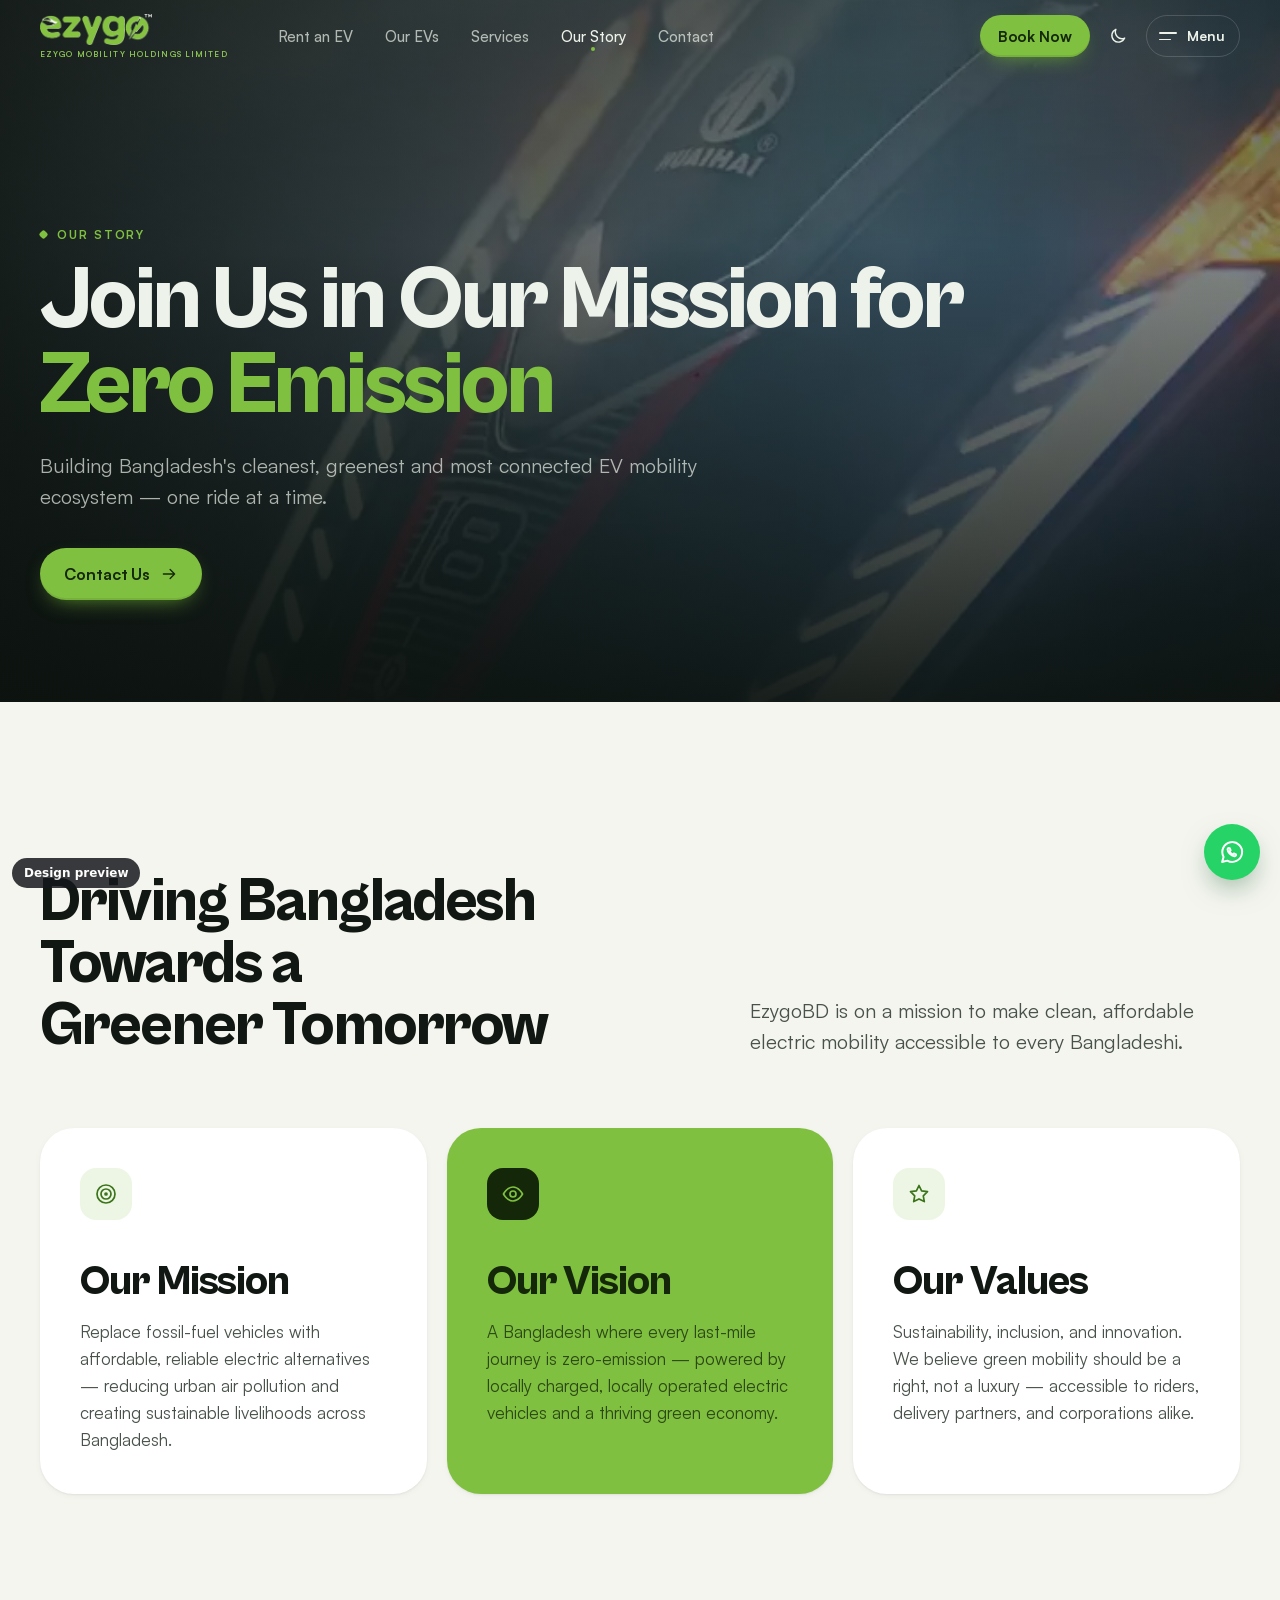
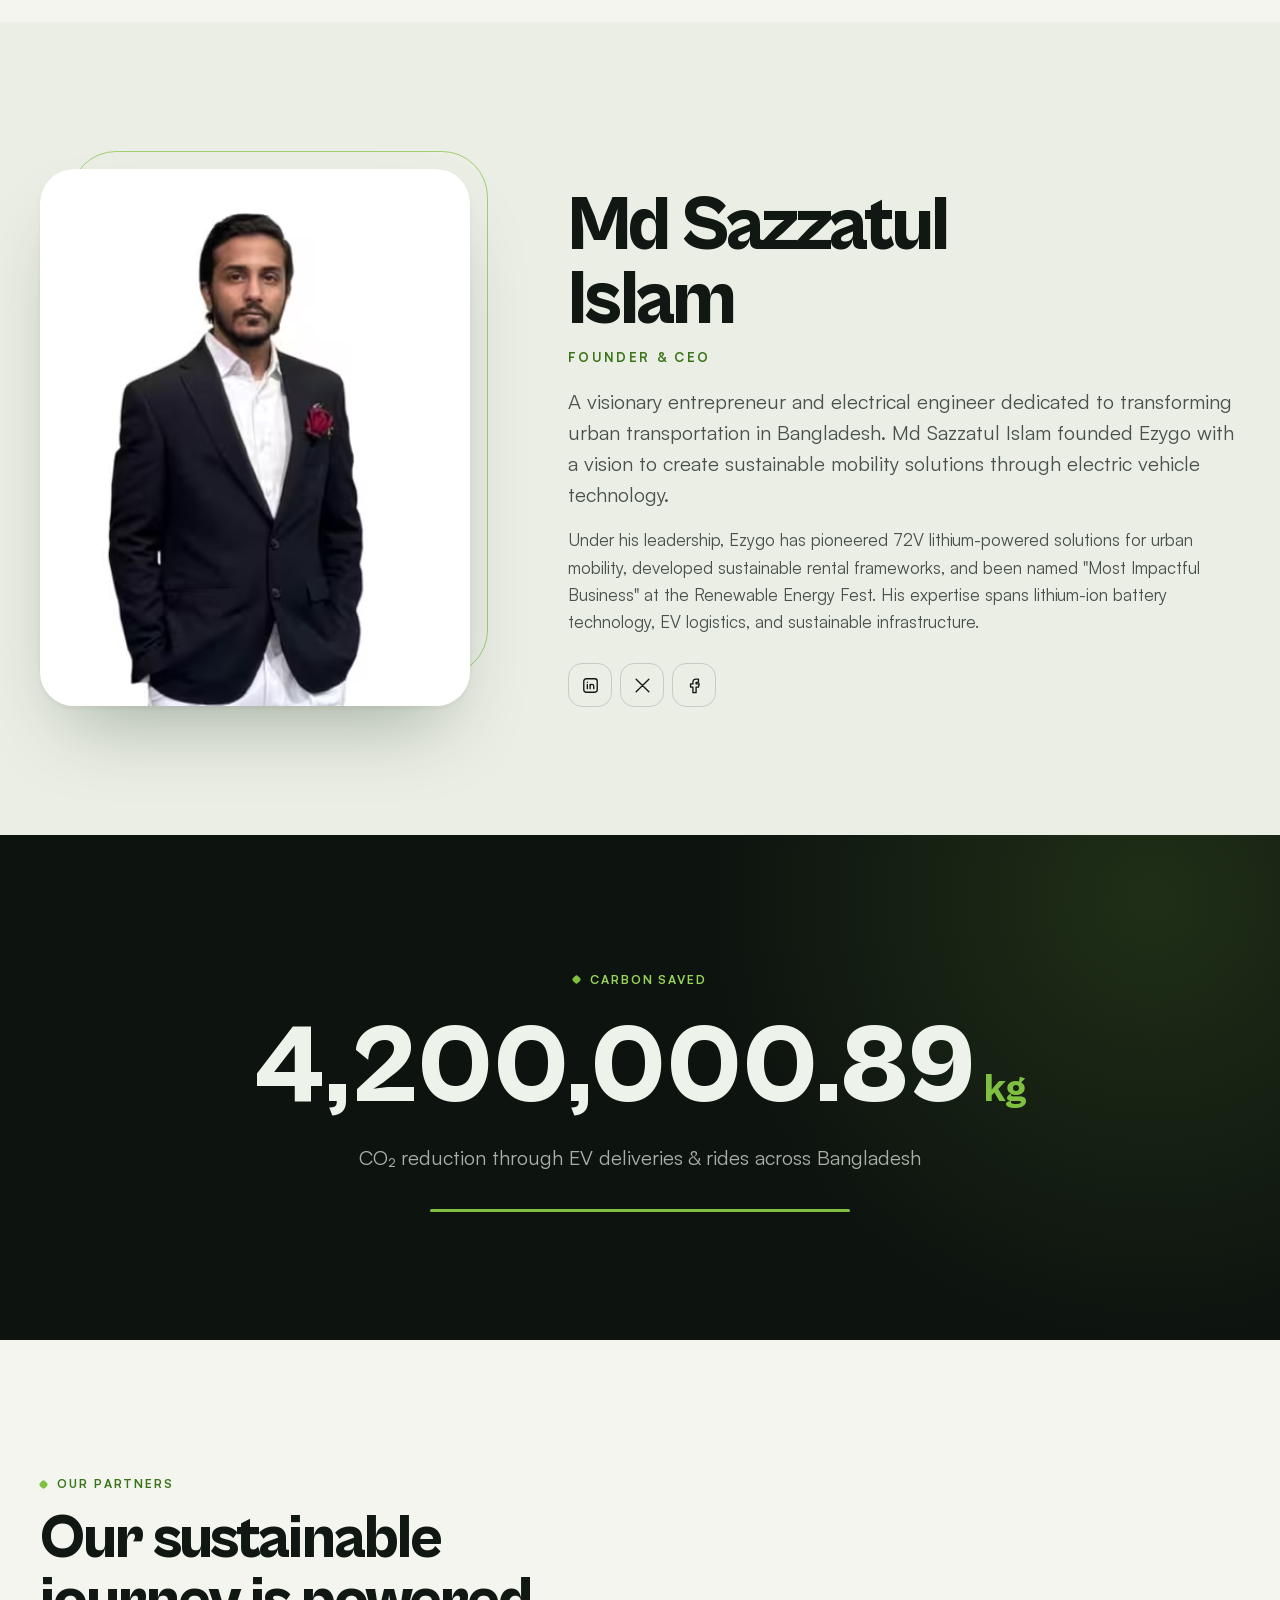
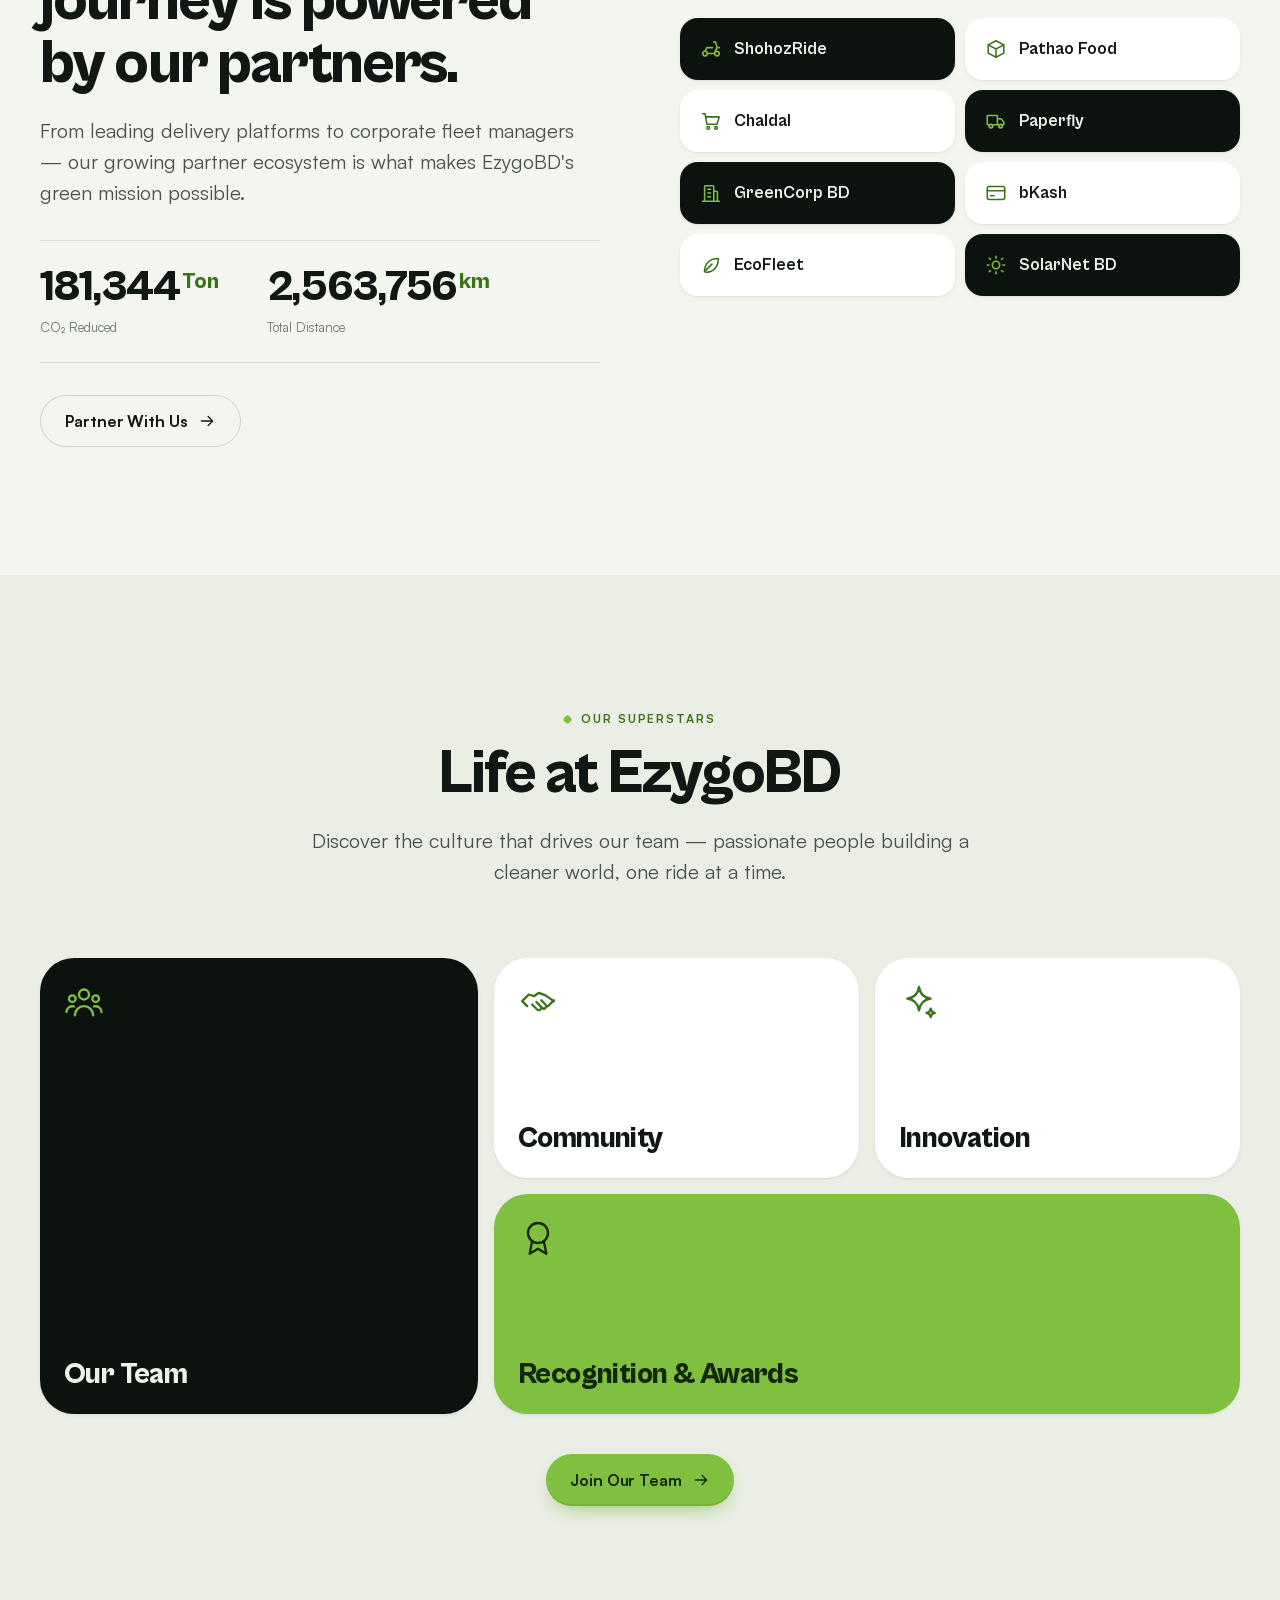
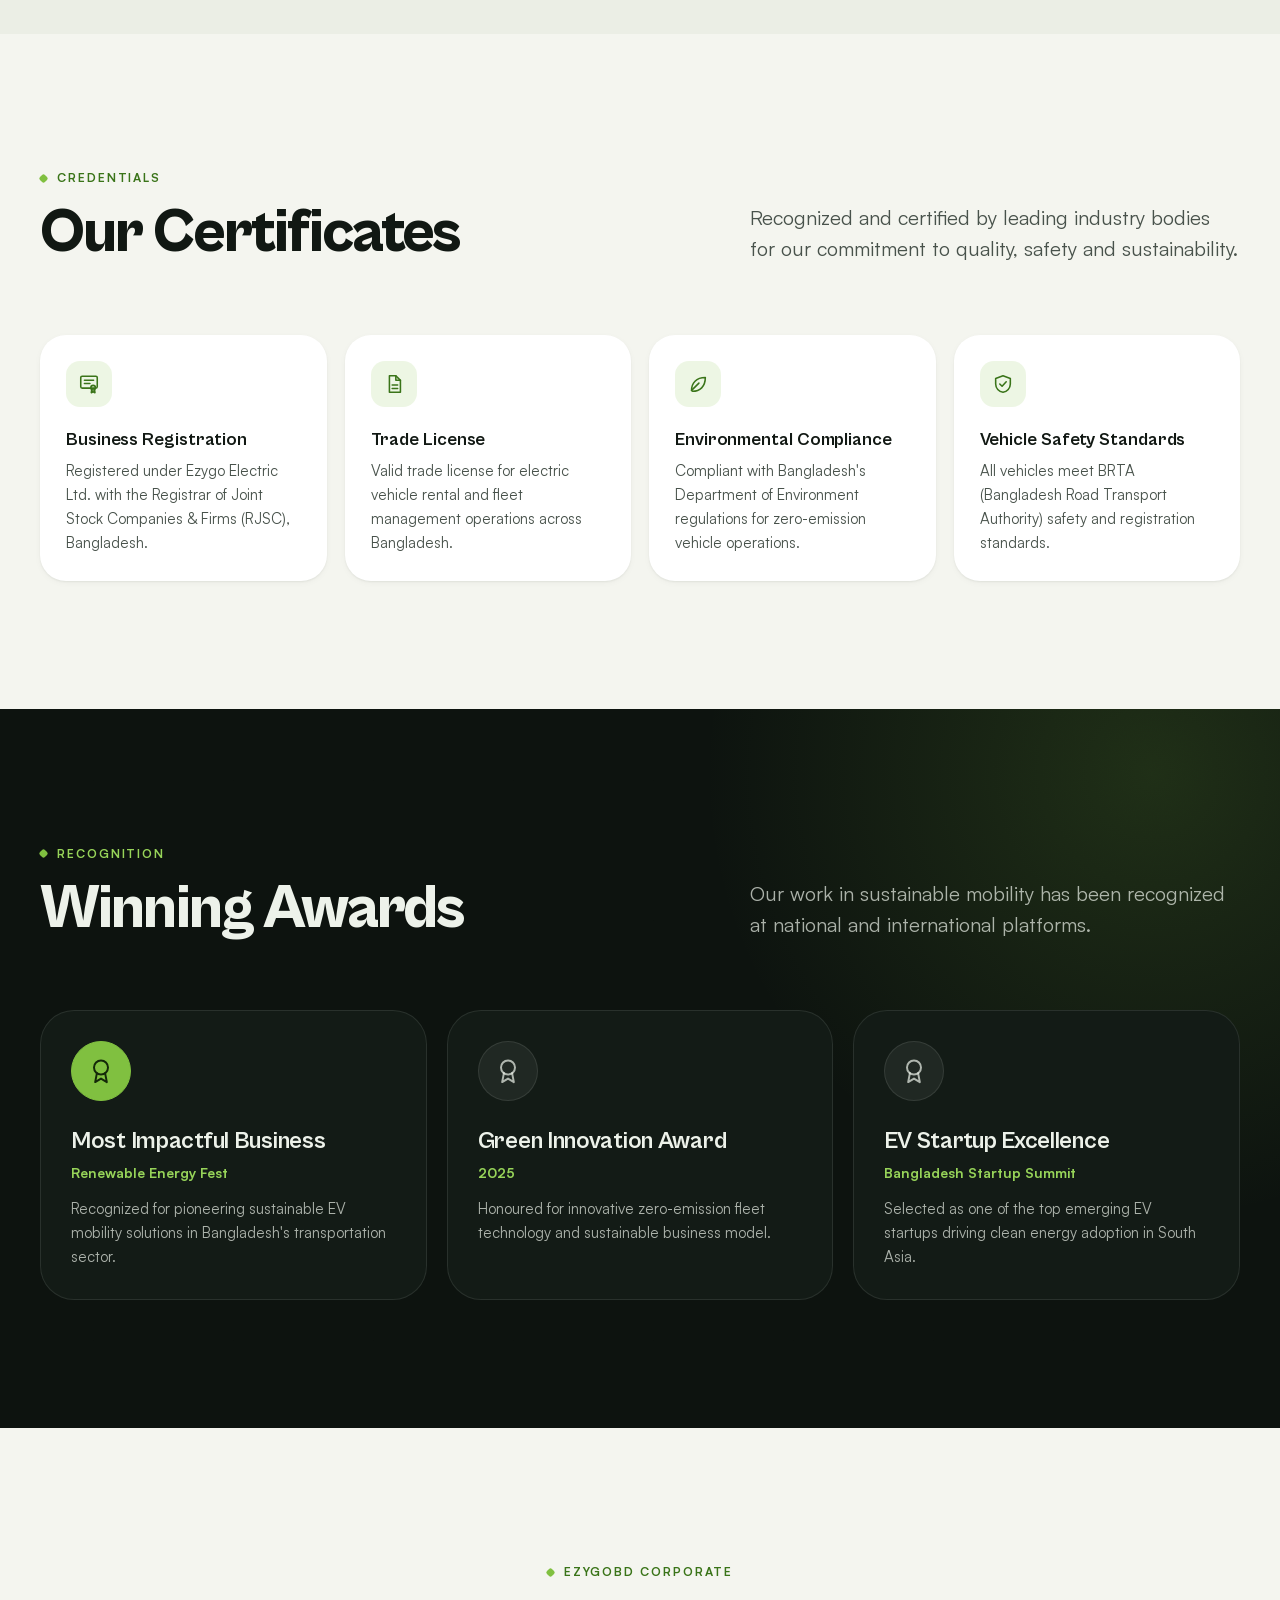
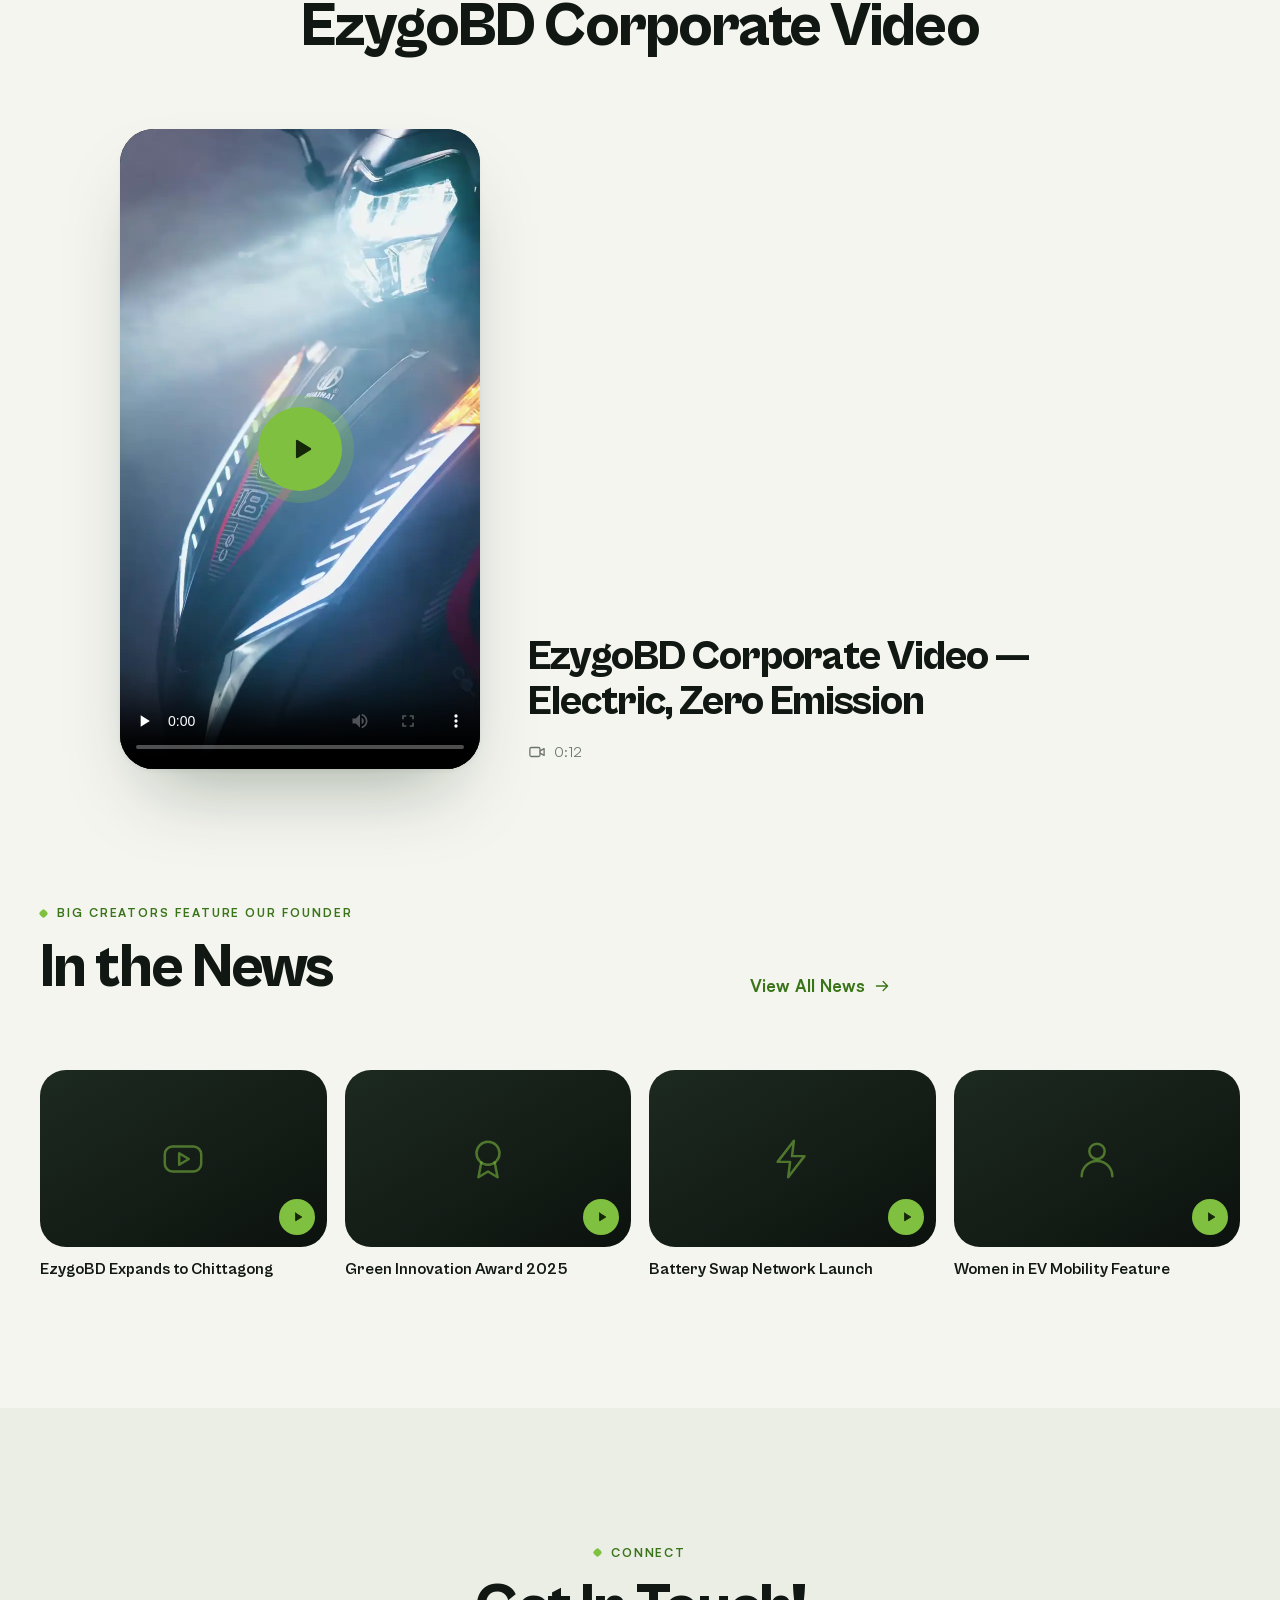
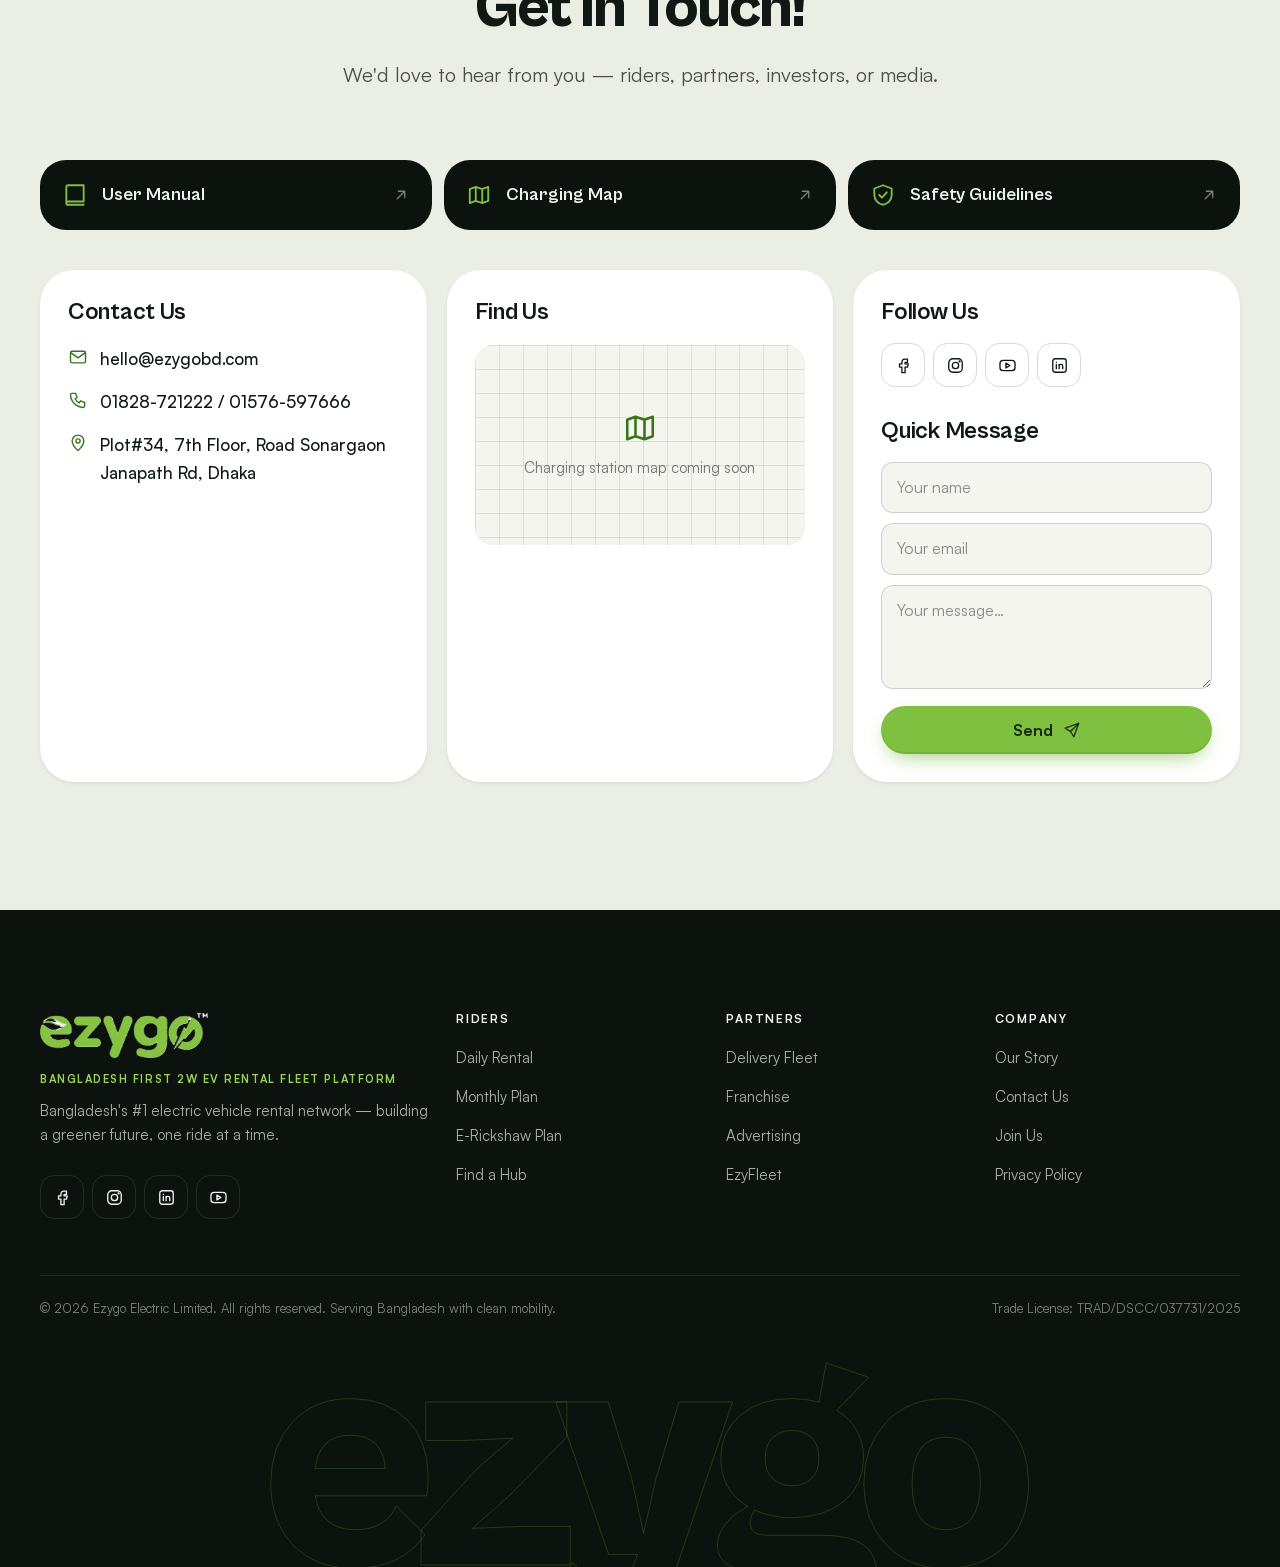
==== commit c4430b82: "Rebuild all 9 pages on the original content with a new design system Restores every section, image a" ====
--- a/preview/about.html
+++ b/preview/about.html
@@ -3,43 +3,44 @@
 <head>
   <meta charset="UTF-8">
   <meta name="viewport" content="width=device-width, initial-scale=1, viewport-fit=cover">
-  <title>About Ezygo — electric mobility for Bangladesh</title>
-  <meta name="description" content="Ezygo makes clean, affordable electric mobility available to riders, delivery partners and businesses across Bangladesh.">
+  <title>Our Story — EzygoBD | Zero-Emission Mobility for Bangladesh</title>
+  <meta name="description" content="The story behind EzygoBD: our mission, vision and values, founder Md Sazzatul Islam, partners, certificates and awards.">
   <link rel="canonical" href="https://www.ezygobd.com/about.php">
   <meta name="color-scheme" content="light dark">
-  <meta name="theme-color" content="#F3F4F6" media="(prefers-color-scheme: light)">
-  <meta name="theme-color" content="#141518" media="(prefers-color-scheme: dark)">
+  <meta name="theme-color" content="#0C120E">
 
   <link rel="icon" type="image/png" sizes="32x32" href="assets/img/icon-32.png">
   <link rel="apple-touch-icon" href="assets/img/icon-180.png">
 
   <meta property="og:type" content="website">
-  <meta property="og:site_name" content="Ezygo">
+  <meta property="og:site_name" content="EzygoBD">
+  <meta property="og:locale" content="en_US">
   <meta property="og:url" content="https://www.ezygobd.com/about.php">
-  <meta property="og:title" content="About Ezygo — electric mobility for Bangladesh">
-  <meta property="og:description" content="Ezygo makes clean, affordable electric mobility available to riders, delivery partners and businesses across Bangladesh.">
+  <meta property="og:title" content="Our Story — EzygoBD | Zero-Emission Mobility for Bangladesh">
+  <meta property="og:description" content="The story behind EzygoBD: our mission, vision and values, founder Md Sazzatul Islam, partners, certificates and awards.">
   <meta property="og:image" content="https://www.ezygobd.com/assets/img/og-cover.jpg">
   <meta property="og:image:width" content="1200">
   <meta property="og:image:height" content="630">
   <meta name="twitter:card" content="summary_large_image">
-  <meta name="twitter:title" content="About Ezygo — electric mobility for Bangladesh">
-  <meta name="twitter:description" content="Ezygo makes clean, affordable electric mobility available to riders, delivery partners and businesses across Bangladesh.">
+  <meta name="twitter:title" content="Our Story — EzygoBD | Zero-Emission Mobility for Bangladesh">
+  <meta name="twitter:description" content="The story behind EzygoBD: our mission, vision and values, founder Md Sazzatul Islam, partners, certificates and awards.">
   <meta name="twitter:image" content="https://www.ezygobd.com/assets/img/og-cover.jpg">
 
-  <!-- Set the theme before paint: saved choice, else the device setting -->
-  <script>try{var t=localStorage.getItem('ezygo-theme');if(t==='dark'||t==='light')document.documentElement.setAttribute('data-theme',t)}catch(e){}</script>
-  <link rel="preload" href="assets/fonts/archivo-var.woff2" as="font" type="font/woff2" crossorigin>
-  <link rel="stylesheet" href="assets/css/v2.css?v=2">
+  <!-- Theme before paint (saved choice, else device setting); intro only once per visit -->
+  <script>(function(d){var e=d.documentElement;e.className+=' js';try{var t=localStorage.getItem('ezygo-theme');if(t==='dark'||t==='light')e.setAttribute('data-theme',t);if(sessionStorage.getItem('ezygo-intro'))e.className+=' seen';sessionStorage.setItem('ezygo-intro','1')}catch(x){}})(document)</script>
+  <link rel="preload" href="assets/fonts/cabinet-800.woff2" as="font" type="font/woff2" crossorigin>
+  <link rel="preload" href="assets/fonts/satoshi-400.woff2" as="font" type="font/woff2" crossorigin>
+  <link rel="stylesheet" href="assets/css/site.css?v=3.0">
   <script type="application/ld+json">
   {
     "@context": "https://schema.org",
     "@type": "LocalBusiness",
-    "name": "Ezygo",
+    "name": "EzygoBD",
     "legalName": "Ezygo Mobility Holdings Limited",
     "url": "https://www.ezygobd.com/",
     "logo": "https://www.ezygobd.com/assets/img/logo-480.png",
     "image": "https://www.ezygobd.com/assets/img/og-cover.jpg",
-    "description": "Electric scooter and e-bike rental in Bangladesh, from Tk 299 a day.",
+    "description": "Bangladesh First 2W EV Rental Fleet Platform: electric scooter and e-bike rental, delivery fleets, franchise and advertising.",
     "telephone": "+8801828721222",
     "email": "hello@ezygobd.com",
     "priceRange": "Tk 299+ per day",
@@ -64,127 +65,339 @@
 </head>
 <body><div class="preview-badge" aria-hidden="true">Design preview</div>
   <a class="skip" href="#main">Skip to content</a>
-  <header class="site-header">
-    <div class="wrap bar">
-      <a class="brand" href="index.html" aria-label="Ezygo home">
-        <picture><source type="image/webp" srcset="assets/img/logo-240.webp 1x, assets/img/logo-480.webp 2x"><img src="assets/img/logo-240.png" width="120" height="32" alt="Ezygo"></picture>
+
+  <!-- Intro: once per visit, CSS only -->
+  <div class="intro" aria-hidden="true">
+    <img src="assets/img/logo-480.webp" width="240" height="65" alt="">
+    <span class="intro__bar"><span></span></span>
+    <p class="intro__tag">Bangladesh First EV Network</p>
+  </div>
+
+  <header class="site-head" id="top">
+    <div class="site-head__in wrap">
+      <a href="index.html" class="brand" aria-label="EzygoBD home">
+        <picture><source type="image/webp" srcset="assets/img/logo-240.webp 1x, assets/img/logo-480.webp 2x"><img src="assets/img/logo-240.png" width="120" height="33" alt="EzygoBD"></picture>
+        <span class="brand__tag">Ezygo Mobility Holdings Limited</span>
       </a>
+
       <nav class="nav" aria-label="Main">
-        <a href="evs.html">Bikes</a>
-        <a href="index.html#how">How it works</a>
-        <a href="services.html">For business</a>
-        <a href="about.html" aria-current="page">About</a>
+        <a href="index.html#rent-ev">Rent an EV</a>
+        <a href="evs.html">Our EVs</a>
+        <a href="services.html">Services</a>
+        <a href="about.html" aria-current="page">Our Story</a>
         <a href="contact.html">Contact</a>
       </nav>
-      <div class="bar-actions">
-        <button class="icon-btn theme-btn" type="button" aria-label="Switch to dark mode" data-theme-toggle>
-          <span class="when-light"><svg class="ic" viewBox="0 0 24 24" width="24" height="24" fill="none" stroke="currentColor" stroke-width="1.8" stroke-linecap="round" stroke-linejoin="round" aria-hidden="true" focusable="false"><path d="M20 14.5A8 8 0 0 1 9.5 4a8 8 0 1 0 10.5 10.5z"/></svg></span><span class="when-dark"><svg class="ic" viewBox="0 0 24 24" width="24" height="24" fill="none" stroke="currentColor" stroke-width="1.8" stroke-linecap="round" stroke-linejoin="round" aria-hidden="true" focusable="false"><circle cx="12" cy="12" r="4"/><path d="M12 2v2M12 20v2M4.9 4.9l1.4 1.4M17.7 17.7l1.4 1.4M2 12h2M20 12h2M4.9 19.1l1.4-1.4M17.7 6.3l1.4-1.4"/></svg></span>
+
+      <div class="site-head__act">
+        <a href="index.html#rent-ev" class="btn btn--lime btn--sm site-head__cta">Book Now</a>
+        <button class="icon-btn theme-btn" type="button" id="themeToggle" aria-label="Switch to dark mode" aria-pressed="false">
+          <svg class="ic" viewBox="0 0 24 24" width="24" height="24" fill="none" stroke="currentColor" stroke-width="1.7" stroke-linecap="round" stroke-linejoin="round" aria-hidden="true" focusable="false"><path d="M20 14.5A8 8 0 0 1 9.5 4a8 8 0 1 0 10.5 10.5z"/></svg><svg class="ic" viewBox="0 0 24 24" width="24" height="24" fill="none" stroke="currentColor" stroke-width="1.7" stroke-linecap="round" stroke-linejoin="round" aria-hidden="true" focusable="false"><circle cx="12" cy="12" r="4"/><path d="M12 2.5v2M12 19.5v2M4.6 4.6l1.4 1.4M18 18l1.4 1.4M2.5 12h2M19.5 12h2M4.6 19.4L6 18M18 6l1.4-1.4"/></svg>        </button>
+        <button class="icon-btn menu-btn" type="button" id="menuBtn" aria-label="Open menu" aria-expanded="false" aria-controls="megaMenu">
+          <span class="menu-btn__lines"><span></span><span></span></span>
+          <span class="menu-btn__txt">Menu</span>
         </button>
-        <a class="btn btn-primary btn-sm" href="index.html#book">Book a bike</a>
-        <button class="icon-btn menu-btn" type="button" aria-label="Open menu" aria-expanded="false" aria-controls="menu" data-menu-open><svg class="ic" viewBox="0 0 24 24" width="24" height="24" fill="none" stroke="currentColor" stroke-width="1.8" stroke-linecap="round" stroke-linejoin="round" aria-hidden="true" focusable="false"><path d="M4 7h16M4 12h16M4 17h16"/></svg></button>
       </div>
     </div>
   </header>
 
-  <div class="menu" id="menu" hidden>
-    <div class="menu-panel" role="dialog" aria-modal="true" aria-label="Menu">
-      <div class="menu-top">
-        <span class="menu-title">Menu</span>
-        <button class="icon-btn" type="button" aria-label="Close menu" data-menu-close><svg class="ic" viewBox="0 0 24 24" width="24" height="24" fill="none" stroke="currentColor" stroke-width="1.8" stroke-linecap="round" stroke-linejoin="round" aria-hidden="true" focusable="false"><path d="M6 6l12 12M18 6L6 18"/></svg></button>
-      </div>
-      <nav aria-label="All pages">
-        <p class="menu-group">Rent</p>
-        <a href="evs.html">Bikes and specs</a>
-        <a href="services.html#riders">Rental plans</a>
-        <a href="index.html#how">How it works</a>
-        <a href="index.html#book">Book a bike</a>
-        <p class="menu-group">Business</p>
-        <a href="services.html">Services</a>
-        <a href="franchise.html">Franchise</a>
-        <a href="advertising.html">Advertising</a>
-        <p class="menu-group">Company</p>
-        <a href="about.html">About</a>
-        <a href="team.html">Team</a>
-        <a href="join.html">Join us</a>
-        <a href="contact.html">Contact</a>
-      </nav>
+  <!-- Full-screen menu -->
+  <div class="mega" id="megaMenu" role="dialog" aria-modal="true" aria-label="Site menu" hidden>
+    <div class="mega__in wrap">
+      <div class="mega__top">
+        <a href="index.html" class="mega__brand">
+          <img src="assets/img/logo-240.webp" width="120" height="33" alt="EzygoBD">
+          <span>Bangladesh First 2W EV Rental Fleet Platform</span>
+        </a>
+        <button class="icon-btn mega__close" type="button" id="megaClose" aria-label="Close menu"><svg class="ic" viewBox="0 0 24 24" width="24" height="24" fill="none" stroke="currentColor" stroke-width="1.7" stroke-linecap="round" stroke-linejoin="round" aria-hidden="true" focusable="false"><path d="M6 6l12 12M18 6L6 18"/></svg></button>
+      </div>
+
+      <div class="mega__cols">
+        <div class="mega__col">
+          <h3>Home</h3>
+          <ul>
+            <li><a href="index.html">Home</a></li>
+            <li><a href="index.html#rent-ev">Rent an EV</a></li>
+            <li><a href="index.html#ev-specs">Vehicle Specs</a></li>
+            <li><a href="evs.html#ezyfleet">EzyFleet</a></li>
+          </ul>
+        </div>
+        <div class="mega__col">
+          <h3>Our Story</h3>
+          <ul>
+            <li><a href="about.html" class="is-on" aria-current="page">About Us</a></li>
+            <li><a href="about.html#certificates">Certificates</a></li>
+            <li><a href="about.html#awards">Winning Awards</a></li>
+          </ul>
+        </div>
+        <div class="mega__col">
+          <h3 class="mega__ghost">Team</h3>
+          <ul>
+            <li><a href="team.html">Team</a></li>
+          </ul>
+        </div>
+        <div class="mega__col">
+          <h3>Services</h3>
+          <ul>
+            <li><a href="services.html">EV Rental Plans</a></li>
+            <li><a href="services.html#delivery">Delivery Fleet</a></li>
+            <li><a href="services.html#corporate">Corporate Fleet</a></li>
+            <li><a href="services.html#rent-to-own">Rent to Own</a></li>
+          </ul>
+        </div>
+        <div class="mega__col">
+          <h3>Contact Us</h3>
+          <ul>
+            <li><a href="contact.html">Contact Us</a></li>
+          </ul>
+        </div>
+        <div class="mega__col">
+          <h3>Join Us</h3>
+          <ul>
+            <li><a href="join.html">Join Us</a></li>
+            <li><a href="join.html#franchise">Franchise (FOCO)</a></li>
+            <li><a href="join.html#franchise">Franchise (FOFO)</a></li>
+          </ul>
+        </div>
+      </div>
+
+      <div class="mega__cards">
+        <a href="index.html#rent-ev" class="mega__card"><svg class="ic" viewBox="0 0 24 24" width="24" height="24" fill="none" stroke="currentColor" stroke-width="1.7" stroke-linecap="round" stroke-linejoin="round" aria-hidden="true" focusable="false"><circle cx="5.5" cy="17" r="2.5"/><circle cx="18.5" cy="17" r="2.5"/><path d="M8 17h7.5l3-6.5H21M15 4.5h2l1.5 6M5.5 14.5l2-4h6"/></svg><span>Rent an EV</span><svg class="ic" viewBox="0 0 24 24" width="24" height="24" fill="none" stroke="currentColor" stroke-width="1.7" stroke-linecap="round" stroke-linejoin="round" aria-hidden="true" focusable="false"><path d="M7 17L17 7M8.5 7H17v8.5"/></svg></a>
+        <a href="services.html" class="mega__card"><svg class="ic" viewBox="0 0 24 24" width="24" height="24" fill="none" stroke="currentColor" stroke-width="1.7" stroke-linecap="round" stroke-linejoin="round" aria-hidden="true" focusable="false"><path d="M2.5 6h11v10h-11zM13.5 9.5h4l3 3.5V16h-7"/><circle cx="6.5" cy="17.5" r="2"/><circle cx="17" cy="17.5" r="2"/></svg><span>Delivery Fleet</span><svg class="ic" viewBox="0 0 24 24" width="24" height="24" fill="none" stroke="currentColor" stroke-width="1.7" stroke-linecap="round" stroke-linejoin="round" aria-hidden="true" focusable="false"><path d="M7 17L17 7M8.5 7H17v8.5"/></svg></a>
+        <a href="join.html#franchise" class="mega__card"><svg class="ic" viewBox="0 0 24 24" width="24" height="24" fill="none" stroke="currentColor" stroke-width="1.7" stroke-linecap="round" stroke-linejoin="round" aria-hidden="true" focusable="false"><path d="M3.5 8l4.5 4 4-6.5 4 6.5 4.5-4-1.5 10.5h-14L3.5 8z"/><path d="M5.5 21h13"/></svg><span>Franchise</span><svg class="ic" viewBox="0 0 24 24" width="24" height="24" fill="none" stroke="currentColor" stroke-width="1.7" stroke-linecap="round" stroke-linejoin="round" aria-hidden="true" focusable="false"><path d="M7 17L17 7M8.5 7H17v8.5"/></svg></a>
+        <a href="contact.html" class="mega__card"><svg class="ic" viewBox="0 0 24 24" width="24" height="24" fill="none" stroke="currentColor" stroke-width="1.7" stroke-linecap="round" stroke-linejoin="round" aria-hidden="true" focusable="false"><path d="M4 13v-1a8 8 0 0 1 16 0v1"/><rect x="3" y="13" width="4" height="6" rx="1.5"/><rect x="17" y="13" width="4" height="6" rx="1.5"/><path d="M19 19c0 1.5-2 2.5-5 2.5"/></svg><span>Contact Us</span><svg class="ic" viewBox="0 0 24 24" width="24" height="24" fill="none" stroke="currentColor" stroke-width="1.7" stroke-linecap="round" stroke-linejoin="round" aria-hidden="true" focusable="false"><path d="M7 17L17 7M8.5 7H17v8.5"/></svg></a>
+      </div>
     </div>
   </div>
 
 <main id="main">
 
-  <section class="page-hero">
-    <div class="wrap">
-      <h1>Clean, affordable rides for every Bangladeshi.</h1>
-      <p class="lede">Ezygo rents electric scooters and e-bikes to riders, delivery partners and businesses. We want every short trip in Bangladesh to be zero-emission.</p>
-    </div>
-  </section>
-
-  <section class="section" aria-labelledby="why-h">
-    <div class="wrap">
-      <h2 id="why-h" class="head">What we're working towards</h2>
-      <div class="tiles tiles-3">
-        <div class="tile"><svg class="ic" viewBox="0 0 24 24" width="24" height="24" fill="none" stroke="currentColor" stroke-width="1.8" stroke-linecap="round" stroke-linejoin="round" aria-hidden="true" focusable="false"><path d="M5 19c0-8 5-14 15-14 0 10-6 15-14 15"/><path d="M5 19l8-8"/></svg><h3>Mission</h3><p>Replace fossil-fuel vehicles with affordable, reliable electric ones, cutting air pollution in our cities and creating sustainable jobs.</p></div>
-        <div class="tile"><svg class="ic" viewBox="0 0 24 24" width="24" height="24" fill="none" stroke="currentColor" stroke-width="1.8" stroke-linecap="round" stroke-linejoin="round" aria-hidden="true" focusable="false"><circle cx="6" cy="18" r="2.5"/><circle cx="18" cy="6" r="2.5"/><path d="M8.5 18H16a3 3 0 0 0 0-6H8a3 3 0 0 1 0-6h7.5"/></svg><h3>Vision</h3><p>A Bangladesh where every last-mile journey is zero-emission, on locally charged, locally operated electric vehicles.</p></div>
-        <div class="tile"><svg class="ic" viewBox="0 0 24 24" width="24" height="24" fill="none" stroke="currentColor" stroke-width="1.8" stroke-linecap="round" stroke-linejoin="round" aria-hidden="true" focusable="false"><circle cx="9" cy="8" r="3.5"/><path d="M2.5 20a6.5 6.5 0 0 1 13 0M16 4.6a3.5 3.5 0 0 1 0 6.8M18 14a6.5 6.5 0 0 1 3.5 6"/></svg><h3>Values</h3><p>Sustainability, inclusion and innovation. Clean transport should be a right, not a luxury.</p></div>
-      </div>
-    </div>
-  </section>
-
-  <section class="section" aria-labelledby="founder-h">
+  <!-- ============ HERO ============ -->
+  <section class="hero hero--page">
+    <video class="hero__video" muted loop playsinline preload="none" aria-hidden="true" tabindex="-1" poster="assets/video/ezygo-hero-poster.webp" data-autoplay><source src="assets/video/ezygo-hero-480.mp4" type="video/mp4" media="(max-width: 640px)"><source src="assets/video/ezygo-hero-720.mp4" type="video/mp4"></video>    <div class="hero__in wrap">
+      <p class="kick" data-reveal style="--i:0">Our Story</p>
+      <h1 class="d1 balance" data-reveal style="--i:1">Join Us in Our Mission for<br><em>Zero Emission</em></h1>
+      <p class="lead" data-reveal style="--i:2">Building Bangladesh's cleanest, greenest and most connected EV mobility ecosystem — one ride at a time.</p>
+      <div class="hero__ctas" data-reveal style="--i:3"><a href="#about-contact" class="btn btn--lime">Contact Us <svg class="ic" viewBox="0 0 24 24" width="24" height="24" fill="none" stroke="currentColor" stroke-width="1.7" stroke-linecap="round" stroke-linejoin="round" aria-hidden="true" focusable="false"><path d="M4.5 12h15M13.5 6l6 6-6 6"/></svg></a></div>
+    </div>
+  </section>
+
+  <!-- ============ MISSION / VISION / VALUES ============ -->
+  <section class="sec">
+    <div class="wrap">
+      <div class="head head--split">
+        <div>
+          <p class="kick" data-reveal>Who We Are</p>
+          <h2 class="d2 balance" data-reveal style="--i:1">Driving Bangladesh Towards a Greener Tomorrow</h2>
+        </div>
+        <p class="lead" data-reveal style="--i:2">EzygoBD is on a mission to make clean, affordable electric mobility accessible to every Bangladeshi.</p>
+      </div>
+      <div class="mvv" data-stagger="pop">
+        <div class="mvv__card"><span class="mvv__ic"><svg class="ic" viewBox="0 0 24 24" width="24" height="24" fill="none" stroke="currentColor" stroke-width="1.7" stroke-linecap="round" stroke-linejoin="round" aria-hidden="true" focusable="false"><circle cx="12" cy="12" r="9"/><circle cx="12" cy="12" r="5"/><circle cx="12" cy="12" r="1"/></svg></span><h3 class="d3">Our Mission</h3><p>Replace fossil-fuel vehicles with affordable, reliable electric alternatives — reducing urban air pollution and creating sustainable livelihoods across Bangladesh.</p></div>
+        <div class="mvv__card mvv__card--feat"><span class="mvv__ic"><svg class="ic" viewBox="0 0 24 24" width="24" height="24" fill="none" stroke="currentColor" stroke-width="1.7" stroke-linecap="round" stroke-linejoin="round" aria-hidden="true" focusable="false"><path d="M2.5 12S6 5 12 5s9.5 7 9.5 7-3.5 7-9.5 7-9.5-7-9.5-7z"/><circle cx="12" cy="12" r="3"/></svg></span><h3 class="d3">Our Vision</h3><p>A Bangladesh where every last-mile journey is zero-emission — powered by locally charged, locally operated electric vehicles and a thriving green economy.</p></div>
+        <div class="mvv__card"><span class="mvv__ic"><svg class="ic" viewBox="0 0 24 24" width="24" height="24" fill="none" stroke="currentColor" stroke-width="1.7" stroke-linecap="round" stroke-linejoin="round" aria-hidden="true" focusable="false"><path d="M12 3.5l2.6 5.3 5.9.9-4.2 4.1 1 5.8L12 16.9l-5.3 2.7 1-5.8-4.2-4.1 5.9-.9L12 3.5z"/></svg></span><h3 class="d3">Our Values</h3><p>Sustainability, inclusion, and innovation. We believe green mobility should be a right, not a luxury — accessible to riders, delivery partners, and corporations alike.</p></div>
+      </div>
+    </div>
+  </section>
+
+  <!-- ============ FOUNDER ============ -->
+  <section class="sec sec--tint">
     <div class="wrap founder">
-      <div class="portrait"><picture><source type="image/avif" srcset="assets/img/team-sazzatul-400.avif 400w, assets/img/team-sazzatul-444.avif 444w" sizes="(min-width: 1000px) 30vw, (min-width: 640px) 45vw, 100vw"><source type="image/webp" srcset="assets/img/team-sazzatul-400.webp 400w, assets/img/team-sazzatul-444.webp 444w" sizes="(min-width: 1000px) 30vw, (min-width: 640px) 45vw, 100vw"><img src="assets/img/team-sazzatul-400.webp" width="400" height="500" alt="Md Sazzatul Islam, founder and CEO of Ezygo" loading="lazy" decoding="async"></picture></div>
-      <div class="founder-text">
-        <h2 id="founder-h">Md Sazzatul Islam</h2>
-        <p class="role">Founder and CEO</p>
-        <p>An electrical engineer and entrepreneur who founded Ezygo to make urban transport in Bangladesh sustainable through electric vehicles.</p>
-        <p>Under his leadership Ezygo has pioneered 72V lithium-powered solutions for urban mobility, built sustainable rental frameworks, and was named Most Impactful Business at the Renewable Energy Fest. His expertise covers lithium-ion batteries, EV logistics and sustainable infrastructure.</p>
-        <div class="ctas" style="margin-top:28px"><a class="btn btn-ghost" href="team.html">Meet the team</a></div>
-      </div>
-    </div>
-  </section>
-
-  <section class="section" aria-labelledby="clients-h">
-    <div class="wrap clients-head">
+      <div class="founder__photo" data-reveal="left">
+        <picture><source type="image/avif" srcset="assets/img/team-sazzatul-400.avif 400w, assets/img/team-sazzatul-444.avif 444w" sizes="(min-width: 1000px) 30vw, (min-width: 640px) 45vw, 100vw"><source type="image/webp" srcset="assets/img/team-sazzatul-400.webp 400w, assets/img/team-sazzatul-444.webp 444w" sizes="(min-width: 1000px) 30vw, (min-width: 640px) 45vw, 100vw"><img src="assets/img/team-sazzatul-400.webp" width="400" height="500" alt="Md Sazzatul Islam, Founder &amp; CEO of EzygoBD" loading="lazy" decoding="async"></picture>        <span class="founder__ring" aria-hidden="true"></span>
+      </div>
       <div>
-        <h2 id="clients-h">Who we work with</h2>
-        <p class="sub">Delivery platforms, resorts and businesses run electric fleets with Ezygo.</p>
-      </div>
-      <ul class="clients">
-        <li><img src="assets/img/client-foodpanda.webp" width="48" height="44" alt="foodpanda" loading="lazy"></li>
-        <li><img src="assets/img/client-deraresort.webp" width="105" height="44" alt="Dera Resort &amp; Spa" loading="lazy"></li>
-        <li><img src="assets/img/client-foodi.webp" width="102" height="44" alt="Foodi" loading="lazy"></li>
-        <li><img src="assets/img/client-sapphire.webp" width="44" height="44" alt="White Orchid Sapphire" loading="lazy"></li>
-        <li><img src="assets/img/client-sharedeal.webp" width="131" height="44" alt="ShareDeal" loading="lazy"></li>
-      </ul>
-    </div>
-  </section>
-
-  <section class="section" id="credentials" aria-labelledby="cred-h">
-    <div class="wrap split">
-      <div class="split-head">
-        <h2 id="cred-h">Registered and licensed</h2>
-        <p class="sub">The paperwork behind every rental.</p>
-      </div>
-      <div class="tiles">
-        <div class="tile"><svg class="ic" viewBox="0 0 24 24" width="24" height="24" fill="none" stroke="currentColor" stroke-width="1.8" stroke-linecap="round" stroke-linejoin="round" aria-hidden="true" focusable="false"><path d="M5 21V5a1 1 0 0 1 1-1h8a1 1 0 0 1 1 1v16M15 10h3a1 1 0 0 1 1 1v10M3 21h18M8.5 8h3M8.5 12h3M8.5 16h3"/></svg><h3>Business registration</h3><p>Registered as Ezygo Electric Ltd. with the Registrar of Joint Stock Companies and Firms (RJSC).</p></div>
-        <div class="tile"><svg class="ic" viewBox="0 0 24 24" width="24" height="24" fill="none" stroke="currentColor" stroke-width="1.8" stroke-linecap="round" stroke-linejoin="round" aria-hidden="true" focusable="false"><path d="M7 3h7l5 5v13H7z"/><path d="M14 3v5h5M10 13h6M10 17h6"/></svg><h3>Trade licence</h3><p>Licensed for electric vehicle rental and fleet management. Licence TRAD/DSCC/037731/2025.</p></div>
-        <div class="tile"><svg class="ic" viewBox="0 0 24 24" width="24" height="24" fill="none" stroke="currentColor" stroke-width="1.8" stroke-linecap="round" stroke-linejoin="round" aria-hidden="true" focusable="false"><path d="M5 19c0-8 5-14 15-14 0 10-6 15-14 15"/><path d="M5 19l8-8"/></svg><h3>Environmental compliance</h3><p>Compliant with Department of Environment rules for zero-emission vehicle operations.</p></div>
-        <div class="tile"><svg class="ic" viewBox="0 0 24 24" width="24" height="24" fill="none" stroke="currentColor" stroke-width="1.8" stroke-linecap="round" stroke-linejoin="round" aria-hidden="true" focusable="false"><path d="M12 3l8 3v6c0 4.5-3.4 8.3-8 9-4.6-.7-8-4.5-8-9V6l8-3z"/><path d="M8.5 12l2.5 2.5 4.5-5"/></svg><h3>Vehicle safety</h3><p>Our vehicles meet BRTA safety and registration standards.</p></div>
-      </div>
-    </div>
-  </section>
-
-  <section class="section">
-    <div class="wrap">
-      <div class="cta-band">
+        <p class="kick" data-reveal>Leadership</p>
+        <h2 class="d1 founder__name" data-reveal style="--i:1">Md Sazzatul<br>Islam</h2>
+        <p class="founder__role" data-reveal style="--i:2">FOUNDER &amp; CEO</p>
+        <p class="lead" data-reveal style="--i:3">A visionary entrepreneur and electrical engineer dedicated to transforming urban transportation in Bangladesh. Md Sazzatul Islam founded Ezygo with a vision to create sustainable mobility solutions through electric vehicle technology.</p>
+        <p class="muted founder__more" data-reveal style="--i:4">Under his leadership, Ezygo has pioneered 72V lithium-powered solutions for urban mobility, developed sustainable rental frameworks, and been named "Most Impactful Business" at the Renewable Energy Fest. His expertise spans lithium-ion battery technology, EV logistics, and sustainable infrastructure.</p>
+        <div class="socials" data-reveal style="--i:5">
+          <a href="#" aria-label="LinkedIn"><svg class="ic" viewBox="0 0 24 24" width="24" height="24" fill="none" stroke="currentColor" stroke-width="1.7" stroke-linecap="round" stroke-linejoin="round" aria-hidden="true" focusable="false"><rect x="3.5" y="3.5" width="17" height="17" rx="3"/><path d="M8 10.5V16M8 7.8v.1M11.5 16v-3.2a2.3 2.3 0 0 1 4.6 0V16M11.5 10.5V16"/></svg></a>
+          <a href="#" aria-label="X"><svg class="ic" viewBox="0 0 24 24" width="24" height="24" fill="none" stroke="currentColor" stroke-width="1.7" stroke-linecap="round" stroke-linejoin="round" aria-hidden="true" focusable="false"><path d="M4 4l16 16M20 4L4 20"/></svg></a>
+          <a href="#" aria-label="Facebook"><svg class="ic" viewBox="0 0 24 24" width="24" height="24" fill="none" stroke="currentColor" stroke-width="1.7" stroke-linecap="round" stroke-linejoin="round" aria-hidden="true" focusable="false"><path d="M14 8h3V4h-3a4 4 0 0 0-4 4v2H7v4h3v7h4v-7h3l1-4h-4V8z"/></svg></a>
+        </div>
+      </div>
+    </div>
+  </section>
+
+  <!-- ============ CARBON SAVED ============ -->
+  <section class="sec sec--night impact">
+    <div class="glow"></div>
+    <div class="wrap">
+      <p class="kick" data-reveal>Carbon Saved</p>
+      <p class="impact__num" data-reveal style="--i:1"><span class="countup" data-count="4,200,000.89">4,200,000.89</span><span class="impact__unit"> kg</span></p>
+      <p class="lead" data-reveal style="--i:2">CO₂ reduction through EV deliveries &amp; rides across Bangladesh</p>
+      <div class="impact__bar" aria-hidden="true"><span></span></div>
+    </div>
+  </section>
+
+  <!-- ============ PARTNERS ============ -->
+  <section class="sec">
+    <div class="wrap partners">
+      <div>
+        <p class="kick" data-reveal>Our Partners</p>
+        <h2 class="d2 balance" data-reveal style="--i:1">Our sustainable journey is powered by our partners.</h2>
+        <p class="lead" data-reveal style="--i:2">From leading delivery platforms to corporate fleet managers — our growing partner ecosystem is what makes EzygoBD's green mission possible.</p>
+        <div class="partners__stats" data-stagger>
+          <div><p class="stat__v"><span class="countup" data-count="181,344">181,344</span><small>Ton</small></p><p class="stat__l">CO₂ Reduced</p></div>
+          <div><p class="stat__v"><span class="countup" data-count="2,563,756">2,563,756</span><small>km</small></p><p class="stat__l">Total Distance</p></div>
+        </div>
+        <a href="join.html" class="btn btn--line" data-reveal>Partner With Us <svg class="ic" viewBox="0 0 24 24" width="24" height="24" fill="none" stroke="currentColor" stroke-width="1.7" stroke-linecap="round" stroke-linejoin="round" aria-hidden="true" focusable="false"><path d="M4.5 12h15M13.5 6l6 6-6 6"/></svg></a>
+      </div>
+      <div class="partners__grid" data-stagger="pop">
+        <span class="partner"><svg class="ic" viewBox="0 0 24 24" width="24" height="24" fill="none" stroke="currentColor" stroke-width="1.7" stroke-linecap="round" stroke-linejoin="round" aria-hidden="true" focusable="false"><circle cx="5.5" cy="17" r="2.5"/><circle cx="18.5" cy="17" r="2.5"/><path d="M8 17h7.5l3-6.5H21M15 4.5h2l1.5 6M5.5 14.5l2-4h6"/></svg> ShohozRide</span>
+        <span class="partner"><svg class="ic" viewBox="0 0 24 24" width="24" height="24" fill="none" stroke="currentColor" stroke-width="1.7" stroke-linecap="round" stroke-linejoin="round" aria-hidden="true" focusable="false"><path d="M3.5 7.5L12 3l8.5 4.5v9L12 21l-8.5-4.5v-9z"/><path d="M3.5 7.5L12 12l8.5-4.5M12 12v9"/></svg> Pathao Food</span>
+        <span class="partner"><svg class="ic" viewBox="0 0 24 24" width="24" height="24" fill="none" stroke="currentColor" stroke-width="1.7" stroke-linecap="round" stroke-linejoin="round" aria-hidden="true" focusable="false"><path d="M3 4h2.5l2 11.5h11L21 7.5H7"/><circle cx="9" cy="19.5" r="1.5"/><circle cx="17.5" cy="19.5" r="1.5"/></svg> Chaldal</span>
+        <span class="partner"><svg class="ic" viewBox="0 0 24 24" width="24" height="24" fill="none" stroke="currentColor" stroke-width="1.7" stroke-linecap="round" stroke-linejoin="round" aria-hidden="true" focusable="false"><path d="M2.5 6h11v10h-11zM13.5 9.5h4l3 3.5V16h-7"/><circle cx="6.5" cy="17.5" r="2"/><circle cx="17" cy="17.5" r="2"/></svg> Paperfly</span>
+        <span class="partner"><svg class="ic" viewBox="0 0 24 24" width="24" height="24" fill="none" stroke="currentColor" stroke-width="1.7" stroke-linecap="round" stroke-linejoin="round" aria-hidden="true" focusable="false"><path d="M5 21V5a1 1 0 0 1 1-1h8a1 1 0 0 1 1 1v16M15 10h3a1 1 0 0 1 1 1v10M3 21h18M8.5 8h3M8.5 12h3M8.5 16h3"/></svg> GreenCorp BD</span>
+        <span class="partner"><svg class="ic" viewBox="0 0 24 24" width="24" height="24" fill="none" stroke="currentColor" stroke-width="1.7" stroke-linecap="round" stroke-linejoin="round" aria-hidden="true" focusable="false"><rect x="2.5" y="5" width="19" height="14" rx="2"/><path d="M2.5 9.5h19M6 15h4"/></svg> bKash</span>
+        <span class="partner"><svg class="ic" viewBox="0 0 24 24" width="24" height="24" fill="none" stroke="currentColor" stroke-width="1.7" stroke-linecap="round" stroke-linejoin="round" aria-hidden="true" focusable="false"><path d="M5 19c0-8 5-14 15-14 0 10-6 15-14 15"/><path d="M5 19l8-8"/></svg> EcoFleet</span>
+        <span class="partner"><svg class="ic" viewBox="0 0 24 24" width="24" height="24" fill="none" stroke="currentColor" stroke-width="1.7" stroke-linecap="round" stroke-linejoin="round" aria-hidden="true" focusable="false"><circle cx="12" cy="12" r="4"/><path d="M12 2.5v2M12 19.5v2M4.6 4.6l1.4 1.4M18 18l1.4 1.4M2.5 12h2M19.5 12h2M4.6 19.4L6 18M18 6l1.4-1.4"/></svg> SolarNet BD</span>
+      </div>
+    </div>
+  </section>
+
+  <!-- ============ LIFE AT EZYGOBD ============ -->
+  <section class="sec sec--tint">
+    <div class="wrap">
+      <div class="head head--center">
+        <p class="kick" data-reveal>Our Superstars</p>
+        <h2 class="d2" data-reveal style="--i:1">Life at EzygoBD</h2>
+        <p class="lead" data-reveal style="--i:2">Discover the culture that drives our team — passionate people building a cleaner world, one ride at a time.</p>
+      </div>
+      <div class="life" data-stagger="pop">
+        <div class="life__tile life__tile--tall"><svg class="ic" viewBox="0 0 24 24" width="24" height="24" fill="none" stroke="currentColor" stroke-width="1.7" stroke-linecap="round" stroke-linejoin="round" aria-hidden="true" focusable="false"><circle cx="12" cy="7.5" r="3"/><circle cx="5" cy="10" r="2"/><circle cx="19" cy="10" r="2"/><path d="M6.5 20a5.5 5.5 0 0 1 11 0M1.5 18a3.5 3.5 0 0 1 4.5-3.3M22.5 18a3.5 3.5 0 0 0-4.5-3.3"/></svg><span>Our Team</span></div>
+        <div class="life__tile"><svg class="ic" viewBox="0 0 24 24" width="24" height="24" fill="none" stroke="currentColor" stroke-width="1.7" stroke-linecap="round" stroke-linejoin="round" aria-hidden="true" focusable="false"><path d="M2.5 11.5l4-4 3 1 3-2 4 1.5 5 3.5M2.5 11.5l3 3M21.5 11l-3.5 3.5M8.5 13.5l3 3a1.4 1.4 0 0 0 2-2M11 12l3.5 3.5a1.4 1.4 0 0 0 2-2L14 11"/></svg><span>Community</span></div>
+        <div class="life__tile"><svg class="ic" viewBox="0 0 24 24" width="24" height="24" fill="none" stroke="currentColor" stroke-width="1.7" stroke-linecap="round" stroke-linejoin="round" aria-hidden="true" focusable="false"><path d="M12 3c.6 4.3 2.7 6.4 7 7-4.3.6-6.4 2.7-7 7-.6-4.3-2.7-6.4-7-7 4.3-.6 6.4-2.7 7-7zM19 16c.3 1.6 1 2.3 2.5 2.5-1.6.3-2.3 1-2.5 2.5-.3-1.6-1-2.3-2.5-2.5 1.6-.3 2.3-1 2.5-2.5z"/></svg><span>Innovation</span></div>
+        <div class="life__tile life__tile--wide"><svg class="ic" viewBox="0 0 24 24" width="24" height="24" fill="none" stroke="currentColor" stroke-width="1.7" stroke-linecap="round" stroke-linejoin="round" aria-hidden="true" focusable="false"><circle cx="12" cy="9" r="6"/><path d="M8.5 13.8L7 21.5l5-3 5 3-1.5-7.7"/></svg><span>Recognition &amp; Awards</span></div>
+      </div>
+      <p class="center-cta" data-reveal><a href="join.html" class="btn btn--lime">Join Our Team <svg class="ic" viewBox="0 0 24 24" width="24" height="24" fill="none" stroke="currentColor" stroke-width="1.7" stroke-linecap="round" stroke-linejoin="round" aria-hidden="true" focusable="false"><path d="M4.5 12h15M13.5 6l6 6-6 6"/></svg></a></p>
+    </div>
+  </section>
+
+  <!-- ============ CERTIFICATES ============ -->
+  <section class="sec" id="certificates">
+    <div class="wrap">
+      <div class="head head--split">
         <div>
-          <h2>Ride with us, or build with us.</h2>
-          <p class="sub">Rent a bike, open a franchise hub or join the team.</p>
-        </div>
-        <div class="ctas">
-          <a class="btn btn-primary" href="index.html#book">Book a bike</a>
-          <a class="btn btn-ghost" href="join.html">Join us</a>
+          <p class="kick" data-reveal>Credentials</p>
+          <h2 class="d2" data-reveal style="--i:1">Our Certificates</h2>
+        </div>
+        <p class="lead" data-reveal style="--i:2">Recognized and certified by leading industry bodies for our commitment to quality, safety and sustainability.</p>
+      </div>
+      <div class="cards4" data-stagger="pop">
+        <div class="mini cert"><span class="mini__ic"><svg class="ic" viewBox="0 0 24 24" width="24" height="24" fill="none" stroke="currentColor" stroke-width="1.7" stroke-linecap="round" stroke-linejoin="round" aria-hidden="true" focusable="false"><rect x="3" y="3.5" width="18" height="13" rx="1.5"/><path d="M7 8h10M7 11.5h6"/><circle cx="16.5" cy="16" r="2.5"/><path d="M15 18l-.5 3.5 2-1 2 1-.5-3.5"/></svg></span><h3 class="h4">Business Registration</h3><p>Registered under Ezygo Electric Ltd. with the Registrar of Joint Stock Companies &amp; Firms (RJSC), Bangladesh.</p></div>
+        <div class="mini cert"><span class="mini__ic"><svg class="ic" viewBox="0 0 24 24" width="24" height="24" fill="none" stroke="currentColor" stroke-width="1.7" stroke-linecap="round" stroke-linejoin="round" aria-hidden="true" focusable="false"><path d="M7 3h7l5 5v13H7z"/><path d="M14 3v5h5M10 13h6M10 17h6"/></svg></span><h3 class="h4">Trade License</h3><p>Valid trade license for electric vehicle rental and fleet management operations across Bangladesh.</p></div>
+        <div class="mini cert"><span class="mini__ic"><svg class="ic" viewBox="0 0 24 24" width="24" height="24" fill="none" stroke="currentColor" stroke-width="1.7" stroke-linecap="round" stroke-linejoin="round" aria-hidden="true" focusable="false"><path d="M5 19c0-8 5-14 15-14 0 10-6 15-14 15"/><path d="M5 19l8-8"/></svg></span><h3 class="h4">Environmental Compliance</h3><p>Compliant with Bangladesh's Department of Environment regulations for zero-emission vehicle operations.</p></div>
+        <div class="mini cert"><span class="mini__ic"><svg class="ic" viewBox="0 0 24 24" width="24" height="24" fill="none" stroke="currentColor" stroke-width="1.7" stroke-linecap="round" stroke-linejoin="round" aria-hidden="true" focusable="false"><path d="M12 3l8 3v6c0 4.5-3.4 8.3-8 9-4.6-.7-8-4.5-8-9V6l8-3z"/><path d="M8.5 12l2.5 2.5 4.5-5"/></svg></span><h3 class="h4">Vehicle Safety Standards</h3><p>All vehicles meet BRTA (Bangladesh Road Transport Authority) safety and registration standards.</p></div>
+      </div>
+    </div>
+  </section>
+
+  <!-- ============ AWARDS ============ -->
+  <section class="sec sec--night" id="awards">
+    <div class="glow"></div>
+    <div class="wrap">
+      <div class="head head--split">
+        <div>
+          <p class="kick" data-reveal>Recognition</p>
+          <h2 class="d2" data-reveal style="--i:1">Winning Awards</h2>
+        </div>
+        <p class="lead" data-reveal style="--i:2">Our work in sustainable mobility has been recognized at national and international platforms.</p>
+      </div>
+      <div class="awards" data-stagger="pop">
+        <article class="award award--gold"><span class="award__ic"><svg class="ic" viewBox="0 0 24 24" width="24" height="24" fill="none" stroke="currentColor" stroke-width="1.7" stroke-linecap="round" stroke-linejoin="round" aria-hidden="true" focusable="false"><circle cx="12" cy="9" r="6"/><path d="M8.5 13.8L7 21.5l5-3 5 3-1.5-7.7"/></svg></span><div><h3 class="h3">Most Impactful Business</h3><p class="award__ev">Renewable Energy Fest</p><p>Recognized for pioneering sustainable EV mobility solutions in Bangladesh's transportation sector.</p></div></article>
+        <article class="award"><span class="award__ic"><svg class="ic" viewBox="0 0 24 24" width="24" height="24" fill="none" stroke="currentColor" stroke-width="1.7" stroke-linecap="round" stroke-linejoin="round" aria-hidden="true" focusable="false"><circle cx="12" cy="9" r="6"/><path d="M8.5 13.8L7 21.5l5-3 5 3-1.5-7.7"/></svg></span><div><h3 class="h3">Green Innovation Award</h3><p class="award__ev">2025</p><p>Honoured for innovative zero-emission fleet technology and sustainable business model.</p></div></article>
+        <article class="award"><span class="award__ic"><svg class="ic" viewBox="0 0 24 24" width="24" height="24" fill="none" stroke="currentColor" stroke-width="1.7" stroke-linecap="round" stroke-linejoin="round" aria-hidden="true" focusable="false"><circle cx="12" cy="9" r="6"/><path d="M8.5 13.8L7 21.5l5-3 5 3-1.5-7.7"/></svg></span><div><h3 class="h3">EV Startup Excellence</h3><p class="award__ev">Bangladesh Startup Summit</p><p>Selected as one of the top emerging EV startups driving clean energy adoption in South Asia.</p></div></article>
+      </div>
+    </div>
+  </section>
+
+  <!-- ============ CORPORATE VIDEO ============ -->
+  <section class="sec">
+    <div class="wrap">
+      <div class="head head--center">
+        <p class="kick" data-reveal>EzygoBD Corporate</p>
+        <h2 class="d2" data-reveal style="--i:1">EzygoBD Corporate Video</h2>
+      </div>
+      <div class="corp" data-reveal="pop">
+        <div class="corp__frame">
+          <video controls preload="none" playsinline poster="assets/video/ezygo-hero-poster.webp" id="corpVideo">
+            <source src="assets/video/ezygo-corporate-720.mp4" type="video/mp4">
+          </video>
+          <button class="corp__play" type="button" id="corpPlay" aria-label="Play corporate video"><svg class="ic" viewBox="0 0 24 24" width="24" height="24" fill="none" stroke="currentColor" stroke-width="1.7" stroke-linecap="round" stroke-linejoin="round" aria-hidden="true" focusable="false"><path d="M8 5.5v13l10.5-6.5L8 5.5z"/></svg></button>
+        </div>
+        <div class="corp__side">
+          <p class="corp__cap">EzygoBD Corporate Video — Electric, Zero Emission</p>
+          <span class="corp__len"><svg class="ic" viewBox="0 0 24 24" width="24" height="24" fill="none" stroke="currentColor" stroke-width="1.7" stroke-linecap="round" stroke-linejoin="round" aria-hidden="true" focusable="false"><rect x="2.5" y="6" width="13.5" height="12" rx="2"/><path d="M16 10.5l5.5-3v9l-5.5-3"/></svg> 0:12</span>
+        </div>
+      </div>
+    </div>
+  </section>
+
+  <!-- ============ IN THE NEWS ============ -->
+  <section class="sec">
+    <div class="wrap">
+      <div class="head head--split">
+        <div>
+          <p class="kick" data-reveal>Big Creators Feature Our Founder</p>
+          <h2 class="d2" data-reveal style="--i:1">In the News</h2>
+        </div>
+        <p data-reveal style="--i:2"><a href="#" class="link-go">View All News <svg class="ic" viewBox="0 0 24 24" width="24" height="24" fill="none" stroke="currentColor" stroke-width="1.7" stroke-linecap="round" stroke-linejoin="round" aria-hidden="true" focusable="false"><path d="M4.5 12h15M13.5 6l6 6-6 6"/></svg></a></p>
+      </div>
+      <div class="news" data-stagger="pop">
+        <article class="news__card"><div class="news__thumb"><svg class="ic" viewBox="0 0 24 24" width="24" height="24" fill="none" stroke="currentColor" stroke-width="1.7" stroke-linecap="round" stroke-linejoin="round" aria-hidden="true" focusable="false"><rect x="2.5" y="5.5" width="19" height="13" rx="4"/><path d="M10 9v6l5-3-5-3z"/></svg><span class="news__play"><svg class="ic" viewBox="0 0 24 24" width="24" height="24" fill="none" stroke="currentColor" stroke-width="1.7" stroke-linecap="round" stroke-linejoin="round" aria-hidden="true" focusable="false"><path d="M8 5.5v13l10.5-6.5L8 5.5z"/></svg></span></div><p>EzygoBD Expands to Chittagong</p></article>
+        <article class="news__card"><div class="news__thumb"><svg class="ic" viewBox="0 0 24 24" width="24" height="24" fill="none" stroke="currentColor" stroke-width="1.7" stroke-linecap="round" stroke-linejoin="round" aria-hidden="true" focusable="false"><circle cx="12" cy="9" r="6"/><path d="M8.5 13.8L7 21.5l5-3 5 3-1.5-7.7"/></svg><span class="news__play"><svg class="ic" viewBox="0 0 24 24" width="24" height="24" fill="none" stroke="currentColor" stroke-width="1.7" stroke-linecap="round" stroke-linejoin="round" aria-hidden="true" focusable="false"><path d="M8 5.5v13l10.5-6.5L8 5.5z"/></svg></span></div><p>Green Innovation Award 2025</p></article>
+        <article class="news__card"><div class="news__thumb"><svg class="ic" viewBox="0 0 24 24" width="24" height="24" fill="none" stroke="currentColor" stroke-width="1.7" stroke-linecap="round" stroke-linejoin="round" aria-hidden="true" focusable="false"><path d="M13 2.5L4.5 13.5h6.5l-1 8 8.5-11h-6.5l1-8z"/></svg><span class="news__play"><svg class="ic" viewBox="0 0 24 24" width="24" height="24" fill="none" stroke="currentColor" stroke-width="1.7" stroke-linecap="round" stroke-linejoin="round" aria-hidden="true" focusable="false"><path d="M8 5.5v13l10.5-6.5L8 5.5z"/></svg></span></div><p>Battery Swap Network Launch</p></article>
+        <article class="news__card"><div class="news__thumb"><svg class="ic" viewBox="0 0 24 24" width="24" height="24" fill="none" stroke="currentColor" stroke-width="1.7" stroke-linecap="round" stroke-linejoin="round" aria-hidden="true" focusable="false"><circle cx="12" cy="8" r="4"/><path d="M4 21a8 8 0 0 1 16 0"/></svg><span class="news__play"><svg class="ic" viewBox="0 0 24 24" width="24" height="24" fill="none" stroke="currentColor" stroke-width="1.7" stroke-linecap="round" stroke-linejoin="round" aria-hidden="true" focusable="false"><path d="M8 5.5v13l10.5-6.5L8 5.5z"/></svg></span></div><p>Women in EV Mobility Feature</p></article>
+      </div>
+    </div>
+  </section>
+
+  <!-- ============ GET IN TOUCH ============ -->
+  <section class="sec sec--tint" id="about-contact">
+    <div class="wrap">
+      <div class="head head--center">
+        <p class="kick" data-reveal>Connect</p>
+        <h2 class="d2" data-reveal style="--i:1">Get In Touch!</h2>
+        <p class="lead" data-reveal style="--i:2">We'd love to hear from you — riders, partners, investors, or media.</p>
+      </div>
+      <div class="res" data-stagger="pop">
+        <a href="#" class="res__card"><svg class="ic" viewBox="0 0 24 24" width="24" height="24" fill="none" stroke="currentColor" stroke-width="1.7" stroke-linecap="round" stroke-linejoin="round" aria-hidden="true" focusable="false"><path d="M4 4.5A1.5 1.5 0 0 1 5.5 3H20v15H5.5A1.5 1.5 0 0 0 4 19.5v-15zM4 19.5A1.5 1.5 0 0 0 5.5 21H20"/></svg><span>User Manual</span><svg class="ic" viewBox="0 0 24 24" width="24" height="24" fill="none" stroke="currentColor" stroke-width="1.7" stroke-linecap="round" stroke-linejoin="round" aria-hidden="true" focusable="false"><path d="M7 17L17 7M8.5 7H17v8.5"/></svg></a>
+        <a href="#" class="res__card"><svg class="ic" viewBox="0 0 24 24" width="24" height="24" fill="none" stroke="currentColor" stroke-width="1.7" stroke-linecap="round" stroke-linejoin="round" aria-hidden="true" focusable="false"><path d="M9 4.5L3.5 6.5v13L9 17.5l6 2 5.5-2v-13L15 6.5l-6-2zM9 4.5v13M15 6.5v13"/></svg><span>Charging Map</span><svg class="ic" viewBox="0 0 24 24" width="24" height="24" fill="none" stroke="currentColor" stroke-width="1.7" stroke-linecap="round" stroke-linejoin="round" aria-hidden="true" focusable="false"><path d="M7 17L17 7M8.5 7H17v8.5"/></svg></a>
+        <a href="#" class="res__card"><svg class="ic" viewBox="0 0 24 24" width="24" height="24" fill="none" stroke="currentColor" stroke-width="1.7" stroke-linecap="round" stroke-linejoin="round" aria-hidden="true" focusable="false"><path d="M12 3l8 3v6c0 4.5-3.4 8.3-8 9-4.6-.7-8-4.5-8-9V6l8-3z"/><path d="M8.5 12l2.5 2.5 4.5-5"/></svg><span>Safety Guidelines</span><svg class="ic" viewBox="0 0 24 24" width="24" height="24" fill="none" stroke="currentColor" stroke-width="1.7" stroke-linecap="round" stroke-linejoin="round" aria-hidden="true" focusable="false"><path d="M7 17L17 7M8.5 7H17v8.5"/></svg></a>
+      </div>
+      <div class="connect" data-stagger>
+        <div class="connect__col">
+          <h3 class="h3">Contact Us</h3>
+          <ul class="connect__list">
+            <li><svg class="ic" viewBox="0 0 24 24" width="24" height="24" fill="none" stroke="currentColor" stroke-width="1.7" stroke-linecap="round" stroke-linejoin="round" aria-hidden="true" focusable="false"><rect x="3" y="5" width="18" height="14" rx="2"/><path d="M3.5 7l8.5 6 8.5-6"/></svg> <a href="mailto:hello@ezygobd.com">hello@ezygobd.com</a></li>
+            <li><svg class="ic" viewBox="0 0 24 24" width="24" height="24" fill="none" stroke="currentColor" stroke-width="1.7" stroke-linecap="round" stroke-linejoin="round" aria-hidden="true" focusable="false"><path d="M5 4h4l2 5-2.5 1.5a11 11 0 0 0 5 5L15 13l5 2v4a2 2 0 0 1-2 2A16 16 0 0 1 3 6a2 2 0 0 1 2-2z"/></svg> <span><a href="tel:+8801828721222">01828-721222</a> / <a href="tel:+8801576597666">01576-597666</a></span></li>
+            <li><svg class="ic" viewBox="0 0 24 24" width="24" height="24" fill="none" stroke="currentColor" stroke-width="1.7" stroke-linecap="round" stroke-linejoin="round" aria-hidden="true" focusable="false"><path d="M12 21s-7-6.2-7-11.5a7 7 0 0 1 14 0C19 14.8 12 21 12 21z"/><circle cx="12" cy="9.5" r="2.5"/></svg> <span>Plot#34, 7th Floor, Road Sonargaon Janapath Rd, Dhaka</span></li>
+          </ul>
+        </div>
+        <div class="connect__col">
+          <h3 class="h3">Find Us</h3>
+          <div class="mapbox"><svg class="ic" viewBox="0 0 24 24" width="24" height="24" fill="none" stroke="currentColor" stroke-width="1.7" stroke-linecap="round" stroke-linejoin="round" aria-hidden="true" focusable="false"><path d="M9 4.5L3.5 6.5v13L9 17.5l6 2 5.5-2v-13L15 6.5l-6-2zM9 4.5v13M15 6.5v13"/></svg><p>Charging station map coming soon</p></div>
+        </div>
+        <div class="connect__col">
+          <h3 class="h3">Follow Us</h3>
+          <div class="socials">
+            <a href="https://www.facebook.com/share/198cbcDwWD/" aria-label="Facebook" target="_blank" rel="noopener noreferrer"><svg class="ic" viewBox="0 0 24 24" width="24" height="24" fill="none" stroke="currentColor" stroke-width="1.7" stroke-linecap="round" stroke-linejoin="round" aria-hidden="true" focusable="false"><path d="M14 8h3V4h-3a4 4 0 0 0-4 4v2H7v4h3v7h4v-7h3l1-4h-4V8z"/></svg></a>
+            <a href="https://www.instagram.com/rent_ezygo" aria-label="Instagram" target="_blank" rel="noopener noreferrer"><svg class="ic" viewBox="0 0 24 24" width="24" height="24" fill="none" stroke="currentColor" stroke-width="1.7" stroke-linecap="round" stroke-linejoin="round" aria-hidden="true" focusable="false"><rect x="3.5" y="3.5" width="17" height="17" rx="5"/><circle cx="12" cy="12" r="4"/><circle cx="17.2" cy="6.8" r=".6" fill="currentColor"/></svg></a>
+            <a href="#" aria-label="YouTube"><svg class="ic" viewBox="0 0 24 24" width="24" height="24" fill="none" stroke="currentColor" stroke-width="1.7" stroke-linecap="round" stroke-linejoin="round" aria-hidden="true" focusable="false"><rect x="2.5" y="5.5" width="19" height="13" rx="4"/><path d="M10 9v6l5-3-5-3z"/></svg></a>
+            <a href="https://www.linkedin.com/company/ezygo-mobility-holdings-limited/" aria-label="LinkedIn" target="_blank" rel="noopener noreferrer"><svg class="ic" viewBox="0 0 24 24" width="24" height="24" fill="none" stroke="currentColor" stroke-width="1.7" stroke-linecap="round" stroke-linejoin="round" aria-hidden="true" focusable="false"><rect x="3.5" y="3.5" width="17" height="17" rx="3"/><path d="M8 10.5V16M8 7.8v.1M11.5 16v-3.2a2.3 2.3 0 0 1 4.6 0V16M11.5 10.5V16"/></svg></a>
+          </div>
+          <h3 class="h3" style="margin-top:30px">Quick Message</h3>
+          <form action="form-handler.html" method="POST" data-form="contact" class="fields quick">
+            <input type="hidden" name="form_type" value="contact">
+            <p class="form-msg form-msg--ok" data-notice="success" role="status" hidden>Thank you. Your message is in.</p>
+            <p class="form-msg form-msg--err" data-notice="error" role="alert" hidden>Your message didn't go through. Please try again.</p>
+            <div class="field"><label class="sr-only" for="qmName">Your name</label><input type="text" id="qmName" name="name" placeholder="Your name" autocomplete="name" required></div>
+            <div class="field"><label class="sr-only" for="qmEmail">Your email</label><input type="email" id="qmEmail" name="email" placeholder="Your email" autocomplete="email" required></div>
+            <div class="field"><label class="sr-only" for="qmMsg">Your message</label><textarea id="qmMsg" name="message" rows="3" placeholder="Your message…"></textarea></div>
+            <button type="submit" class="btn btn--lime">Send <svg class="ic" viewBox="0 0 24 24" width="24" height="24" fill="none" stroke="currentColor" stroke-width="1.7" stroke-linecap="round" stroke-linejoin="round" aria-hidden="true" focusable="false"><path d="M21 3L10 14M21 3l-6.5 18-4.5-7-7-4.5L21 3z"/></svg></button>
+          </form>
         </div>
       </div>
     </div>
@@ -192,30 +405,65 @@
 
 </main>
 
-  <footer class="site-footer">
-    <div class="wrap">
-      <div class="foot-top">
-        <a class="brand" href="index.html" aria-label="Ezygo home">
-          <picture><source type="image/webp" srcset="assets/img/logo-240.webp 1x, assets/img/logo-480.webp 2x"><img src="assets/img/logo-240.png" width="120" height="32" alt="Ezygo" loading="lazy"></picture>
-        </a>
-        <div class="socials">
-          <a href="https://www.facebook.com/share/198cbcDwWD/" rel="noopener" target="_blank"><svg class="ic" viewBox="0 0 24 24" width="24" height="24" fill="none" stroke="currentColor" stroke-width="1.8" stroke-linecap="round" stroke-linejoin="round" role="img" aria-label="Ezygo on Facebook"><path d="M14 8h3V4h-3a4 4 0 0 0-4 4v2H7v4h3v7h4v-7h3l1-4h-4V8z"/></svg></a>
-          <a href="https://www.instagram.com/rent_ezygo" rel="noopener" target="_blank"><svg class="ic" viewBox="0 0 24 24" width="24" height="24" fill="none" stroke="currentColor" stroke-width="1.8" stroke-linecap="round" stroke-linejoin="round" role="img" aria-label="Ezygo on Instagram"><rect x="3.5" y="3.5" width="17" height="17" rx="5"/><circle cx="12" cy="12" r="4"/><circle cx="17.2" cy="6.8" r=".6" fill="currentColor"/></svg></a>
-          <a href="https://www.linkedin.com/company/ezygo-mobility-holdings-limited/" rel="noopener" target="_blank"><svg class="ic" viewBox="0 0 24 24" width="24" height="24" fill="none" stroke="currentColor" stroke-width="1.8" stroke-linecap="round" stroke-linejoin="round" role="img" aria-label="Ezygo on LinkedIn"><rect x="3.5" y="3.5" width="17" height="17" rx="3"/><path d="M8 10.5V16M8 7.8v.1M11.5 16v-3.2a2.3 2.3 0 0 1 4.6 0V16M11.5 10.5V16"/></svg></a>
-          <a href="https://wa.me/8801828721222" rel="noopener" target="_blank"><svg class="ic" viewBox="0 0 24 24" width="24" height="24" fill="none" stroke="currentColor" stroke-width="1.8" stroke-linecap="round" stroke-linejoin="round" role="img" aria-label="Chat with Ezygo on WhatsApp"><path d="M4 20l1.3-4A8 8 0 1 1 8.4 19z"/><path d="M9 9.5c0 3 2.5 5.5 5.5 5.5l1.2-1.4-2-1-1 .9c-1-.5-1.7-1.2-2.2-2.2l.9-1-1-2z"/></svg></a>
-        </div>
-      </div>
-      <div class="foot-cols">
-        <nav aria-label="Riders"><h2>Riders</h2><a href="evs.html">Bikes and specs</a><a href="index.html#how">How it works</a><a href="index.html#book">Book a bike</a><a href="services.html#riders">Rental plans</a></nav>
-        <nav aria-label="Business"><h2>Business</h2><a href="services.html">Delivery and corporate fleets</a><a href="franchise.html">Franchise</a><a href="advertising.html">Advertising</a></nav>
-        <nav aria-label="Company"><h2>Company</h2><a href="about.html">About</a><a href="team.html">Team</a><a href="join.html">Join us</a><a href="contact.html">Contact</a></nav>
-        <div><h2>Talk to us</h2><a href="tel:+8801828721222">01828-721222</a><a href="mailto:hello@ezygobd.com">hello@ezygobd.com</a><p>Plot 34, 7th Floor, Sonargaon Janapath Road, Dhaka</p></div>
-      </div>
-      <div class="foot-legal">
-        <p>&copy; 2026 Ezygo Electric Limited. Trade licence TRAD/DSCC/037731/2025.</p>
-      </div>
-    </div>
+  <footer class="foot">
+    <div class="wrap">
+      <div class="foot__grid">
+        <div class="foot__brand">
+          <img src="assets/img/logo-480.webp" width="200" height="54" alt="Ezygo Electric Limited logo" loading="lazy">
+          <p class="foot__tag">Bangladesh First 2W EV Rental Fleet Platform</p>
+          <p class="foot__about">Bangladesh's #1 electric vehicle rental network — building a greener future, one ride at a time.</p>
+          <div class="socials">
+            <a href="https://www.facebook.com/share/198cbcDwWD/" aria-label="Facebook" rel="noopener noreferrer" target="_blank"><svg class="ic" viewBox="0 0 24 24" width="24" height="24" fill="none" stroke="currentColor" stroke-width="1.7" stroke-linecap="round" stroke-linejoin="round" aria-hidden="true" focusable="false"><path d="M14 8h3V4h-3a4 4 0 0 0-4 4v2H7v4h3v7h4v-7h3l1-4h-4V8z"/></svg></a>
+            <a href="https://www.instagram.com/rent_ezygo" aria-label="Instagram" rel="noopener noreferrer" target="_blank"><svg class="ic" viewBox="0 0 24 24" width="24" height="24" fill="none" stroke="currentColor" stroke-width="1.7" stroke-linecap="round" stroke-linejoin="round" aria-hidden="true" focusable="false"><rect x="3.5" y="3.5" width="17" height="17" rx="5"/><circle cx="12" cy="12" r="4"/><circle cx="17.2" cy="6.8" r=".6" fill="currentColor"/></svg></a>
+            <a href="https://www.linkedin.com/company/ezygo-mobility-holdings-limited/" aria-label="LinkedIn" rel="noopener noreferrer" target="_blank"><svg class="ic" viewBox="0 0 24 24" width="24" height="24" fill="none" stroke="currentColor" stroke-width="1.7" stroke-linecap="round" stroke-linejoin="round" aria-hidden="true" focusable="false"><rect x="3.5" y="3.5" width="17" height="17" rx="3"/><path d="M8 10.5V16M8 7.8v.1M11.5 16v-3.2a2.3 2.3 0 0 1 4.6 0V16M11.5 10.5V16"/></svg></a>
+            <a href="#" aria-label="YouTube" rel="noopener noreferrer"><svg class="ic" viewBox="0 0 24 24" width="24" height="24" fill="none" stroke="currentColor" stroke-width="1.7" stroke-linecap="round" stroke-linejoin="round" aria-hidden="true" focusable="false"><rect x="2.5" y="5.5" width="19" height="13" rx="4"/><path d="M10 9v6l5-3-5-3z"/></svg></a>
+          </div>
+        </div>
+        <nav class="foot__col" aria-label="Riders">
+          <h2>Riders</h2>
+          <ul>
+            <li><a href="services.html">Daily Rental</a></li>
+            <li><a href="services.html">Monthly Plan</a></li>
+            <li><a href="services.html">E-Rickshaw Plan</a></li>
+            <li><a href="contact.html">Find a Hub</a></li>
+          </ul>
+        </nav>
+        <nav class="foot__col" aria-label="Partners">
+          <h2>Partners</h2>
+          <ul>
+            <li><a href="services.html">Delivery Fleet</a></li>
+            <li><a href="join.html#franchise">Franchise</a></li>
+            <li><a href="join.html#advertising">Advertising</a></li>
+            <li><a href="index.html">EzyFleet</a></li>
+          </ul>
+        </nav>
+        <nav class="foot__col" aria-label="Company">
+          <h2>Company</h2>
+          <ul>
+            <li><a href="about.html">Our Story</a></li>
+            <li><a href="contact.html">Contact Us</a></li>
+            <li><a href="join.html">Join Us</a></li>
+            <li><a href="#">Privacy Policy</a></li>
+          </ul>
+        </nav>
+      </div>
+      <div class="foot__base">
+        <p>&copy; 2026 Ezygo Electric Limited. All rights reserved. Serving Bangladesh with clean mobility.</p>
+        <p>Trade License: TRAD/DSCC/037731/2025</p>
+      </div>
+    </div>
+    <p class="foot__word" aria-hidden="true">ezygo</p>
   </footer>
-  <script src="assets/js/site.js?v=1" defer></script>
+
+  <button class="to-top" type="button" id="toTop" aria-label="Back to top"><svg class="ic" viewBox="0 0 24 24" width="24" height="24" fill="none" stroke="currentColor" stroke-width="1.7" stroke-linecap="round" stroke-linejoin="round" aria-hidden="true" focusable="false"><path d="M12 19.5v-15M6 10.5l6-6 6 6"/></svg></button>
+
+  <!-- WhatsApp: floating button on larger screens, bottom bar on phones -->
+  <a href="https://wa.me/8801828721222" class="wa-float" target="_blank" rel="noopener noreferrer" aria-label="Chat on WhatsApp"><svg class="ic" viewBox="0 0 24 24" width="24" height="24" fill="none" stroke="currentColor" stroke-width="1.7" stroke-linecap="round" stroke-linejoin="round" aria-hidden="true" focusable="false"><path d="M3.5 20.5l1.3-4.3A8.5 8.5 0 1 1 8 19.4l-4.5 1.1z"/><path d="M9 8.5c-.3 0-.8.4-.8 1.3 0 2.2 2.8 5.5 5.8 5.8 1 .1 1.5-.6 1.5-1l-.1-.6-1.8-.8-.9 1c-1.2-.5-2.3-1.5-2.8-2.7l.9-.9-.7-1.9-1.1-.2z"/></svg></a>
+  <div class="dock" aria-label="Quick actions">
+    <a href="index.html#rent-ev" class="btn btn--lime">Book Now</a>
+    <a href="https://wa.me/8801828721222" class="btn btn--glass" target="_blank" rel="noopener noreferrer"><svg class="ic" viewBox="0 0 24 24" width="24" height="24" fill="none" stroke="currentColor" stroke-width="1.7" stroke-linecap="round" stroke-linejoin="round" aria-hidden="true" focusable="false"><path d="M3.5 20.5l1.3-4.3A8.5 8.5 0 1 1 8 19.4l-4.5 1.1z"/><path d="M9 8.5c-.3 0-.8.4-.8 1.3 0 2.2 2.8 5.5 5.8 5.8 1 .1 1.5-.6 1.5-1l-.1-.6-1.8-.8-.9 1c-1.2-.5-2.3-1.5-2.8-2.7l.9-.9-.7-1.9-1.1-.2z"/></svg> WhatsApp</a>
+  </div>
+
+  <script src="assets/js/site.js?v=3.0" defer></script>
 </body>
 </html>
--- a/preview/assets/css/site.css
+++ b/preview/assets/css/site.css
@@ -0,0 +1,1074 @@
+/* =========================================================================
+   EzygoBD — site.css (v3)
+   One display face (Cabinet Grotesk), one text face (Satoshi), one accent
+   (the logo lime). Light + dark from the same tokens. Works on Chrome 87:
+   no aspect-ratio, :has, :is or container queries.
+   ========================================================================= */
+
+@font-face { font-family: "Cabinet Grotesk"; src: url(../fonts/cabinet-800.woff2) format("woff2"); font-weight: 800; font-display: swap; }
+@font-face { font-family: "Cabinet Grotesk"; src: url(../fonts/cabinet-700.woff2) format("woff2"); font-weight: 700; font-display: swap; }
+@font-face { font-family: "Cabinet Grotesk"; src: url(../fonts/cabinet-500.woff2) format("woff2"); font-weight: 500; font-display: swap; }
+@font-face { font-family: "Satoshi"; src: url(../fonts/satoshi-400.woff2) format("woff2"); font-weight: 400; font-display: swap; }
+@font-face { font-family: "Satoshi"; src: url(../fonts/satoshi-500.woff2) format("woff2"); font-weight: 500; font-display: swap; }
+@font-face { font-family: "Satoshi"; src: url(../fonts/satoshi-700.woff2) format("woff2"); font-weight: 700; font-display: swap; }
+
+/* ---------- Tokens ---------- */
+:root {
+  --night: #0C120E;          /* hero, dark bands, footer (both modes) */
+  --night-2: #131B16;
+  --night-3: #1B251F;
+  --night-line: rgba(232, 240, 230, .1);
+  --on-night: #EDF2EA;
+  --on-night-2: rgba(237, 242, 234, .7);
+  --on-night-3: rgba(237, 242, 234, .5);
+
+  --bg: #F4F5EF;             /* page */
+  --bg-2: #EBEEE5;           /* tinted band */
+  --card: #FFFFFF;
+  --stage: #E3E6DE;          /* photo backdrop */
+  --ink: #111813;
+  --ink-2: #48524B;
+  --ink-3: #6B756D;
+  --line: rgba(17, 24, 19, .1);
+  --line-2: rgba(17, 24, 19, .16);
+
+  --lime: #80C040;           /* the logo green: buttons, marks */
+  --lime-2: #97D459;         /* hover / on dark */
+  --lime-ink: #142809;       /* text on lime */
+  --green: #3A7419;          /* lime as text on light */
+  --lime-soft: rgba(128, 192, 64, .14);
+  --danger: #B42318;
+
+  --shadow-sm: 0 1px 2px rgba(12, 30, 16, .06), 0 2px 8px -2px rgba(12, 30, 16, .06);
+  --shadow: 0 1px 2px rgba(12, 30, 16, .05), 0 18px 40px -18px rgba(12, 40, 18, .22);
+  --shadow-lg: 0 2px 4px rgba(12, 30, 16, .05), 0 40px 80px -30px rgba(12, 40, 18, .35);
+
+  --f-display: "Cabinet Grotesk", "Satoshi", ui-sans-serif, system-ui, -apple-system, "Segoe UI", Roboto, sans-serif;
+  --f-text: "Satoshi", ui-sans-serif, system-ui, -apple-system, "Segoe UI", Roboto, "Noto Sans Bengali", sans-serif;
+
+  --r-xs: 8px; --r-sm: 12px; --r: 18px; --r-lg: 26px; --r-xl: 34px;
+  --gut: clamp(16px, 4.2vw, 40px);
+  --sec: clamp(76px, 10vw, 136px);
+  --ease: cubic-bezier(.2, .8, .2, 1);
+  --ease-pop: cubic-bezier(.34, 1.4, .5, 1);
+  --head-h: 72px;
+}
+:root[data-theme="dark"] {
+  --bg: #121A16; --bg-2: #161F1A; --card: #1A241E; --stage: #222D26;
+  --ink: #EDF2EA; --ink-2: rgba(237, 242, 234, .74); --ink-3: rgba(237, 242, 234, .56);
+  --line: rgba(237, 242, 234, .09); --line-2: rgba(237, 242, 234, .16);
+  --green: #9AD55E; --lime-soft: rgba(128, 192, 64, .16); --danger: #FF8A80;
+  --shadow-sm: 0 1px 2px rgba(0, 0, 0, .3);
+  --shadow: 0 1px 2px rgba(0, 0, 0, .3), 0 18px 40px -18px rgba(0, 0, 0, .6);
+  --shadow-lg: 0 40px 80px -30px rgba(0, 0, 0, .7);
+}
+@media (prefers-color-scheme: dark) {
+  :root:not([data-theme="light"]) {
+    --bg: #121A16; --bg-2: #161F1A; --card: #1A241E; --stage: #222D26;
+    --ink: #EDF2EA; --ink-2: rgba(237, 242, 234, .74); --ink-3: rgba(237, 242, 234, .56);
+    --line: rgba(237, 242, 234, .09); --line-2: rgba(237, 242, 234, .16);
+    --green: #9AD55E; --lime-soft: rgba(128, 192, 64, .16); --danger: #FF8A80;
+    --shadow-sm: 0 1px 2px rgba(0, 0, 0, .3);
+    --shadow: 0 1px 2px rgba(0, 0, 0, .3), 0 18px 40px -18px rgba(0, 0, 0, .6);
+    --shadow-lg: 0 40px 80px -30px rgba(0, 0, 0, .7);
+  }
+}
+
+/* ---------- Base ---------- */
+*, *::before, *::after { box-sizing: border-box; }
+html { -webkit-text-size-adjust: 100%; scroll-behavior: smooth; scroll-padding-top: calc(var(--head-h) + 12px); }
+body {
+  margin: 0; background: var(--bg); color: var(--ink);
+  font: 400 1.0625rem/1.6 var(--f-text);
+  -webkit-font-smoothing: antialiased; -moz-osx-font-smoothing: grayscale;
+  text-rendering: optimizeLegibility; overflow-x: hidden;
+}
+img, svg, video, picture { display: block; max-width: 100%; }
+img { height: auto; }
+a { color: inherit; text-decoration: none; }
+button, input, select, textarea { font: inherit; color: inherit; }
+button { cursor: pointer; background: none; border: 0; padding: 0; }
+h1, h2, h3, h4, p, ul, ol, dl, dd, figure, blockquote { margin: 0; }
+ul, ol { padding: 0; list-style: none; }
+strong { font-weight: 700; }
+::selection { background: var(--lime); color: var(--lime-ink); }
+:focus-visible { outline: 2px solid var(--lime); outline-offset: 3px; border-radius: 6px; }
+.ic { width: 1.25em; height: 1.25em; flex: none; }
+.sr-only { position: absolute; width: 1px; height: 1px; overflow: hidden; clip: rect(0 0 0 0); white-space: nowrap; }
+.skip { position: fixed; left: 12px; top: -60px; z-index: 100; background: var(--lime); color: var(--lime-ink); padding: 10px 14px; border-radius: 10px; font-weight: 700; transition: top .2s; }
+.skip:focus { top: 12px; }
+
+.wrap { width: 100%; max-width: 1280px; margin: 0 auto; padding-left: var(--gut); padding-right: var(--gut); }
+.wrap--narrow { max-width: 960px; }
+main { display: block; }
+
+/* ---------- Type ---------- */
+.d1, .d2, .d3, .h3, .h4 { font-family: var(--f-display); color: inherit; }
+.d1 { font-weight: 800; font-size: clamp(2.55rem, 1.4rem + 5.2vw, 5.75rem); line-height: .96; letter-spacing: -.035em; }
+.d2 { font-weight: 800; font-size: clamp(2.05rem, 1.25rem + 3.3vw, 3.85rem); line-height: 1.01; letter-spacing: -.03em; }
+.d3 { font-weight: 800; font-size: clamp(1.7rem, 1.2rem + 1.9vw, 2.6rem); line-height: 1.06; letter-spacing: -.025em; }
+.h3 { font-weight: 700; font-size: clamp(1.25rem, 1.1rem + .5vw, 1.5rem); line-height: 1.2; letter-spacing: -.012em; }
+.h4 { font-weight: 700; font-size: 1.125rem; line-height: 1.25; letter-spacing: -.005em; }
+.d1 em, .d2 em, .d3 em { font-style: normal; color: var(--green); }
+.on-night .d1 em, .on-night .d2 em, .on-night .d3 em { color: var(--lime); }
+.lead { font-size: clamp(1.0625rem, 1rem + .35vw, 1.25rem); line-height: 1.55; color: var(--ink-2); max-width: 36em; }
+.muted { color: var(--ink-2); }
+.small { font-size: .9375rem; line-height: 1.55; }
+.tnum { font-variant-numeric: tabular-nums; }
+.balance { text-wrap: balance; }
+
+/* Small label above a heading (kept from the original copy) */
+.kick {
+  display: inline-flex; align-items: center; gap: 10px; margin-bottom: 18px;
+  font: 700 .75rem/1 var(--f-text); letter-spacing: .16em; text-transform: uppercase; color: var(--green);
+}
+.kick::before { content: ""; width: 7px; height: 7px; border-radius: 2px; background: var(--lime); transform: rotate(45deg); }
+.on-night .kick { color: var(--lime-2); }
+
+/* ---------- Buttons ---------- */
+.btn {
+  position: relative; display: inline-flex; align-items: center; justify-content: center; gap: 10px;
+  min-height: 52px; padding: 0 24px; border-radius: 999px;
+  font: 700 1rem/1 var(--f-text); letter-spacing: -.005em; white-space: nowrap;
+  transition: background-color .25s var(--ease), color .25s var(--ease), border-color .25s var(--ease), transform .25s var(--ease), box-shadow .25s var(--ease);
+  -webkit-tap-highlight-color: transparent;
+}
+.btn .ic { width: 18px; height: 18px; transition: transform .3s var(--ease); }
+.btn:hover .ic--go, .btn:hover .ic:last-child:not(:first-child) { transform: translateX(3px); }
+.btn:active { transform: translateY(1px) scale(.985); }
+.btn--lime { background: var(--lime); color: var(--lime-ink); box-shadow: inset 0 -2px 0 rgba(0, 0, 0, .08), 0 8px 22px -10px rgba(110, 175, 50, .9); }
+.btn--lime:hover { background: var(--lime-2); box-shadow: inset 0 -2px 0 rgba(0, 0, 0, .08), 0 14px 30px -12px rgba(110, 175, 50, .95); }
+.btn--ink { background: var(--ink); color: var(--bg); }
+.btn--ink:hover { background: var(--green); color: #fff; }
+.btn--line { border: 1.5px solid var(--line-2); color: var(--ink); background: transparent; }
+.btn--line:hover { border-color: var(--ink); }
+.btn--glass { color: var(--on-night); background: rgba(255, 255, 255, .08); border: 1px solid rgba(255, 255, 255, .16); -webkit-backdrop-filter: blur(10px); backdrop-filter: blur(10px); }
+.btn--glass:hover { background: rgba(255, 255, 255, .15); }
+.btn--sm { min-height: 42px; padding: 0 18px; font-size: .9375rem; }
+.btn--block { width: 100%; }
+.link-go { display: inline-flex; align-items: center; gap: 8px; font-weight: 700; color: var(--green); }
+.link-go .ic { width: 18px; height: 18px; transition: transform .3s var(--ease); }
+.link-go:hover .ic { transform: translateX(3px); }
+.icon-btn { display: inline-grid; place-items: center; width: 44px; height: 44px; border-radius: 999px; transition: background-color .2s; }
+
+/* ---------- Intro (former preloader) ---------- */
+.intro { display: none; }
+.js .intro {
+  position: fixed; inset: 0; z-index: 90; display: flex; flex-direction: column; align-items: center; justify-content: center; gap: 22px;
+  background: var(--night); color: var(--on-night-2);
+  animation: intro-out .55s var(--ease) 1.05s forwards;
+}
+.js.seen .intro { display: none; }
+.intro img { width: min(220px, 52vw); animation: intro-logo 1s var(--ease-pop) both; }
+.intro__bar { width: 120px; height: 2px; background: rgba(255, 255, 255, .12); border-radius: 2px; overflow: hidden; }
+.intro__bar span { display: block; height: 100%; background: var(--lime); transform-origin: left; animation: intro-bar .95s var(--ease) both; }
+.intro__tag { font: 500 .75rem/1 var(--f-text); letter-spacing: .2em; text-transform: uppercase; animation: fade-in .6s .25s both; }
+@keyframes intro-logo { from { opacity: 0; transform: scale(.86) translateY(10px); } to { opacity: 1; transform: none; } }
+@keyframes intro-bar { from { transform: scaleX(0); } to { transform: scaleX(1); } }
+@keyframes intro-out { to { opacity: 0; visibility: hidden; } }
+@keyframes fade-in { from { opacity: 0; } to { opacity: 1; } }
+
+/* ---------- Header ---------- */
+.site-head {
+  position: fixed; top: 0; left: 0; right: 0; z-index: 40; height: var(--head-h);
+  color: var(--on-night); transition: background-color .35s var(--ease), box-shadow .35s var(--ease), transform .4s var(--ease), color .35s;
+}
+.site-head__in { height: 100%; display: flex; align-items: center; gap: 24px; }
+.site-head.is-stuck { background: rgba(12, 18, 14, .78); -webkit-backdrop-filter: blur(16px) saturate(1.4); backdrop-filter: blur(16px) saturate(1.4); box-shadow: 0 1px 0 rgba(255, 255, 255, .06); }
+.site-head.is-hidden { transform: translateY(-100%); }
+.brand { display: flex; flex-direction: column; gap: 5px; margin-right: auto; }
+.brand img { width: 112px; height: auto; }
+.brand__tag { font: 700 .5rem/1 var(--f-text); letter-spacing: .14em; text-transform: uppercase; color: var(--lime-2); opacity: .9; }
+.nav { display: none; gap: 4px; }
+.nav a { position: relative; padding: 10px 14px; border-radius: 999px; font: 500 .9375rem/1 var(--f-text); color: var(--on-night-2); transition: color .2s, background-color .2s; }
+.nav a:hover { color: var(--on-night); background: rgba(255, 255, 255, .07); }
+.nav a[aria-current="page"] { color: var(--on-night); }
+.nav a[aria-current="page"]::after { content: ""; position: absolute; left: 50%; bottom: 3px; width: 4px; height: 4px; margin-left: -2px; border-radius: 50%; background: var(--lime); }
+.site-head__act { display: flex; align-items: center; gap: 6px; }
+.site-head__act .icon-btn:hover { background: rgba(255, 255, 255, .09); }
+.theme-btn .ic { width: 20px; height: 20px; }
+.theme-btn .ic:last-child { display: none; }
+[data-theme="dark"] .theme-btn .ic:first-child { display: none; }
+[data-theme="dark"] .theme-btn .ic:last-child { display: block; }
+@media (prefers-color-scheme: dark) {
+  :root:not([data-theme="light"]) .theme-btn .ic:first-child { display: none; }
+  :root:not([data-theme="light"]) .theme-btn .ic:last-child { display: block; }
+}
+.menu-btn { width: auto; padding: 0 14px 0 12px; gap: 10px; display: inline-flex; align-items: center; border: 1px solid rgba(255, 255, 255, .16); height: 42px; }
+.menu-btn__lines { display: grid; gap: 5px; width: 18px; }
+.menu-btn__lines span { height: 1.7px; background: currentColor; border-radius: 2px; }
+.menu-btn__lines span:last-child { width: 12px; }
+.menu-btn__txt { font: 700 .875rem/1 var(--f-text); }
+.site-head__cta { display: none; }
+@media (min-width: 560px) { .site-head__cta { display: inline-flex; } }
+@media (min-width: 1080px) { .nav { display: flex; } .brand { margin-right: 12px; } .site-head__act { margin-left: auto; } }
+
+/* ---------- Mega menu ---------- */
+.mega { position: fixed; inset: 0; z-index: 60; background: var(--night); color: var(--on-night); overflow-y: auto; -webkit-overflow-scrolling: touch; }
+.mega[hidden] { display: none; }
+.mega.is-open { animation: mega-in .45s var(--ease) both; }
+@keyframes mega-in { from { opacity: 0; clip-path: inset(0 0 100% 0); } to { opacity: 1; clip-path: inset(0 0 0 0); } }
+.mega__in { min-height: 100%; display: flex; flex-direction: column; padding-top: 14px; padding-bottom: 28px; }
+.mega__top { display: flex; align-items: center; justify-content: space-between; gap: 16px; min-height: 58px; }
+.mega__brand { display: flex; align-items: center; gap: 14px; }
+.mega__brand img { width: 104px; }
+.mega__brand span { display: none; font: 500 .8125rem/1.3 var(--f-text); color: var(--on-night-3); max-width: 16em; border-left: 1px solid var(--night-line); padding-left: 14px; }
+@media (min-width: 560px) { .mega__brand span { display: block; } }
+.mega__close { border: 1px solid rgba(255, 255, 255, .16); }
+.mega__close:hover { background: rgba(255, 255, 255, .08); }
+.mega__cols { display: grid; grid-template-columns: 1fr 1fr; gap: 34px 20px; padding: clamp(28px, 6vw, 72px) 0; flex: 1; }
+@media (min-width: 900px) { .mega__cols { grid-template-columns: repeat(6, 1fr); } }
+.mega__col h3 { font: 700 .6875rem/1 var(--f-text); letter-spacing: .16em; text-transform: uppercase; color: var(--lime-2); margin-bottom: 16px; min-height: 11px; }
+.mega__ghost { visibility: hidden; }
+.mega__col li + li { margin-top: 10px; }
+.mega__col a { font: 700 clamp(1.05rem, .95rem + .4vw, 1.3rem)/1.2 var(--f-display); color: var(--on-night-2); transition: color .2s, padding .3s var(--ease); }
+.mega__col a:hover, .mega__col a.is-on { color: var(--on-night); }
+.mega__col a.is-on::before { content: "• "; color: var(--lime); }
+.mega__cards { display: grid; grid-template-columns: 1fr 1fr; gap: 10px; }
+@media (min-width: 900px) { .mega__cards { grid-template-columns: repeat(4, 1fr); } }
+.mega__card { display: flex; align-items: center; gap: 12px; padding: 18px; border-radius: var(--r); background: var(--night-2); border: 1px solid var(--night-line); font-weight: 700; transition: background-color .25s, border-color .25s, transform .3s var(--ease); }
+.mega__card .ic:first-child { width: 24px; height: 24px; color: var(--lime); }
+.mega__card .ic:last-child { margin-left: auto; width: 18px; height: 18px; opacity: .5; transition: transform .3s var(--ease), opacity .2s; }
+.mega__card:hover { background: var(--night-3); border-color: rgba(128, 192, 64, .35); transform: translateY(-2px); }
+.mega__card:hover .ic:last-child { opacity: 1; transform: translate(2px, -2px); }
+.mega.is-open .mega__col, .mega.is-open .mega__card { animation: rise .6s var(--ease) both; }
+.mega.is-open .mega__col:nth-child(2), .mega.is-open .mega__card:nth-child(2) { animation-delay: .05s; }
+.mega.is-open .mega__col:nth-child(3), .mega.is-open .mega__card:nth-child(3) { animation-delay: .1s; }
+.mega.is-open .mega__col:nth-child(4), .mega.is-open .mega__card:nth-child(4) { animation-delay: .15s; }
+.mega.is-open .mega__col:nth-child(5) { animation-delay: .2s; }
+.mega.is-open .mega__col:nth-child(6) { animation-delay: .25s; }
+@keyframes rise { from { opacity: 0; transform: translateY(18px); } to { opacity: 1; transform: none; } }
+body.menu-open { overflow: hidden; }
+
+/* ---------- Sections ---------- */
+.sec { padding: var(--sec) 0; position: relative; }
+.sec--tight { padding: calc(var(--sec) * .7) 0; }
+.sec--tint { background: var(--bg-2); }
+.sec--night, .on-night { background: var(--night); color: var(--on-night); }
+.sec--night .lead, .on-night .lead, .on-night .muted { color: var(--on-night-2); }
+.sec + .sec:not(.sec--night):not(.sec--tint) { padding-top: 0; }
+.sec--night + .sec, .sec--tint + .sec { padding-top: var(--sec) !important; }
+.head { margin-bottom: clamp(40px, 5.5vw, 72px); }
+.head .lead { margin-top: 18px; }
+.head--center { text-align: center; }
+.head--center .lead { margin-left: auto; margin-right: auto; }
+@media (min-width: 900px) {
+  .head--split { display: grid; grid-template-columns: 1.15fr .85fr; gap: 48px; align-items: end; }
+  .head--split .lead { margin-top: 0; }
+}
+
+/* Night band texture: soft lime glow + grain */
+.glow { position: absolute; inset: 0; overflow: hidden; pointer-events: none; }
+.glow::before { content: ""; position: absolute; width: 70vmax; height: 70vmax; right: -25vmax; top: -30vmax; background: radial-gradient(closest-side, rgba(128, 192, 64, .16), rgba(128, 192, 64, 0)); }
+.glow::after { content: ""; position: absolute; inset: 0; opacity: .5; mix-blend-mode: overlay;
+  background-image: url("data:image/svg+xml,%3Csvg xmlns='http://www.w3.org/2000/svg' width='140' height='140'%3E%3Cfilter id='n'%3E%3CfeTurbulence type='fractalNoise' baseFrequency='.9' numOctaves='2' stitchTiles='stitch'/%3E%3CfeColorMatrix values='0 0 0 0 1 0 0 0 0 1 0 0 0 0 1 0 0 0 .09 0'/%3E%3C/filter%3E%3Crect width='100%25' height='100%25' filter='url(%23n)'/%3E%3C/svg%3E"); }
+.sec--night > .wrap, .on-night > .wrap { position: relative; }
+
+/* ---------- Hero ---------- */
+.hero { position: relative; background: var(--night); color: var(--on-night); overflow: hidden; isolation: isolate; }
+.hero__video, .hero__poster { position: absolute; inset: 0; width: 100%; height: 100%; object-fit: cover; z-index: -2; }
+.hero::after { content: ""; position: absolute; inset: 0; z-index: -1;
+  background: linear-gradient(180deg, rgba(12, 18, 14, .55) 0%, rgba(12, 18, 14, .35) 35%, rgba(12, 18, 14, .92) 100%),
+              linear-gradient(90deg, rgba(12, 18, 14, .85) 0%, rgba(12, 18, 14, .2) 70%); }
+.hero__in { position: relative; padding-top: calc(var(--head-h) + clamp(56px, 10vw, 120px)); padding-bottom: clamp(56px, 8vw, 104px); }
+.hero .d1 { max-width: 12.5em; }
+.hero .lead { margin-top: 24px; color: var(--on-night-2); }
+.hero__ctas { display: flex; flex-wrap: wrap; gap: 12px; margin-top: 36px; }
+.hero--page .hero__in { min-height: min(78vh, 760px); display: flex; flex-direction: column; justify-content: flex-end; }
+.hero--plain::after { background: none; }
+.hero--plain .glow::before { top: -40vmax; right: -20vmax; }
+
+/* Home hero: headline left, the teaser in a tall frame right */
+.hero--home .hero__in { display: grid; gap: 40px; align-items: center; min-height: 100vh; min-height: 100svh; }
+.hero--home .hero__video { opacity: .55; }
+.hero--home::after { background: linear-gradient(180deg, rgba(12, 18, 14, .5) 0%, rgba(12, 18, 14, .2) 40%, rgba(12, 18, 14, .95) 100%); }
+.hero__frame { display: none; }
+@media (min-width: 960px) {
+  .hero--home .hero__in { grid-template-columns: minmax(0, 1.25fr) minmax(0, .75fr); gap: 56px; padding-bottom: 72px; }
+  .hero--home .hero__video { opacity: .22; filter: blur(18px) saturate(1.2); transform: scale(1.15); }
+  .hero--home::after { background: linear-gradient(90deg, rgba(12, 18, 14, .92) 0%, rgba(12, 18, 14, .55) 60%, rgba(12, 18, 14, .75) 100%); }
+  .hero__frame {
+    display: block; position: relative; justify-self: end; width: min(100%, 380px); border-radius: var(--r-xl); overflow: hidden;
+    background: #000; box-shadow: 0 40px 100px -30px rgba(0, 0, 0, .8), 0 0 0 1px rgba(255, 255, 255, .08);
+    transform: rotate(2deg); transition: transform .8s var(--ease);
+  }
+  .hero__frame:hover { transform: rotate(0deg) scale(1.01); }
+  .hero__frame::before { content: ""; display: block; padding-top: 177.78%; }
+  .hero__frame video, .hero__frame img { position: absolute; inset: 0; width: 100%; height: 100%; object-fit: cover; }
+  .hero__chip { position: absolute; left: 16px; right: 16px; bottom: 16px; display: flex; align-items: center; gap: 12px; padding: 12px 14px; border-radius: 16px;
+    background: rgba(12, 18, 14, .6); -webkit-backdrop-filter: blur(14px); backdrop-filter: blur(14px); border: 1px solid rgba(255, 255, 255, .1); font-size: .875rem; }
+  .hero__chip b { display: block; font: 700 1rem/1.2 var(--f-display); }
+  .hero__chip .ic { width: 30px; height: 30px; padding: 6px; border-radius: 10px; background: var(--lime); color: var(--lime-ink); }
+}
+.riders { display: flex; align-items: center; gap: 14px; margin-top: 40px; font-size: .9375rem; color: var(--on-night-2); }
+.riders strong { color: var(--on-night); font-family: var(--f-display); font-size: 1.125rem; }
+.riders__faces { display: flex; }
+.riders__faces span { width: 34px; height: 34px; border-radius: 50%; display: grid; place-items: center; background: var(--night-3); border: 2px solid var(--night); color: var(--lime-2); }
+.riders__faces span + span { margin-left: -10px; }
+.riders__faces .ic { width: 16px; height: 16px; }
+
+/* Trust strip under the home hero */
+.facts { display: grid; grid-template-columns: 1fr 1fr; gap: 1px; margin-top: 44px; border-radius: var(--r); overflow: hidden; background: rgba(255, 255, 255, .1); max-width: 640px; }
+.facts li { background: rgba(12, 18, 14, .72); -webkit-backdrop-filter: blur(10px); backdrop-filter: blur(10px); padding: 14px 16px; font-size: .8125rem; color: var(--on-night-2); line-height: 1.35; }
+.facts b { display: block; font: 700 1.0625rem/1.2 var(--f-display); color: var(--on-night); }
+@media (min-width: 640px) { .facts { grid-template-columns: repeat(4, 1fr); } }
+
+/* ---------- Feature row (numbered, hairlines) ---------- */
+.feats { display: grid; gap: 0; border-top: 1px solid var(--line); }
+.feat { position: relative; padding: 28px 0 32px; border-bottom: 1px solid var(--line); }
+.feat__n { font: 500 .8125rem/1 var(--f-text); color: var(--ink-3); font-variant-numeric: tabular-nums; }
+.feat__ic { width: 46px; height: 46px; display: grid; place-items: center; border-radius: 14px; background: var(--lime-soft); color: var(--green); margin: 18px 0 20px; transition: transform .5s var(--ease-pop), background-color .3s, color .3s; }
+.feat__ic .ic { width: 22px; height: 22px; }
+.feat:hover .feat__ic { transform: translateY(-4px) rotate(-6deg); background: var(--lime); color: var(--lime-ink); }
+.feat p { color: var(--ink-2); margin-top: 10px; max-width: 26em; }
+@media (min-width: 720px) { .feats { grid-template-columns: 1fr 1fr; column-gap: 40px; } }
+@media (min-width: 1080px) {
+  .feats--4 { grid-template-columns: repeat(4, 1fr); border-top: 0; column-gap: 0; }
+  .feats--4 .feat { border-bottom: 0; border-left: 1px solid var(--line); padding: 8px 28px 8px; }
+  .feats--4 .feat:first-child { border-left: 0; padding-left: 0; }
+  .feats--3 { grid-template-columns: repeat(3, 1fr); }
+}
+.on-night .feats, .on-night .feat { border-color: var(--night-line); }
+.on-night .feat p { color: var(--on-night-2); }
+.on-night .feat__ic { background: rgba(128, 192, 64, .14); color: var(--lime-2); }
+
+/* ---------- Rent (dark band with form) ---------- */
+.rent { display: grid; gap: 48px; }
+@media (min-width: 1000px) { .rent { grid-template-columns: 1fr minmax(0, 520px); gap: 72px; align-items: start; } .rent__form { position: sticky; top: calc(var(--head-h) + 20px); } }
+.perks { display: grid; gap: 4px; margin-top: 36px; }
+@media (min-width: 600px) { .perks { grid-template-columns: 1fr 1fr; gap: 8px 28px; } }
+.perk { display: flex; gap: 14px; padding: 14px 0; }
+.perk__ic { flex: none; width: 40px; height: 40px; display: grid; place-items: center; border-radius: 12px; background: rgba(128, 192, 64, .14); color: var(--lime-2); }
+.perk__ic .ic { width: 20px; height: 20px; }
+.perk strong { display: block; font: 700 1.0625rem/1.3 var(--f-display); }
+.perk p { color: var(--on-night-2); font-size: .9375rem; margin-top: 3px; line-height: 1.5; }
+.docs { margin-top: 32px; padding: 26px; border-radius: var(--r-lg); background: var(--night-2); border: 1px solid var(--night-line); }
+.docs__head { display: flex; align-items: center; gap: 12px; }
+.docs__head .ic { color: var(--lime); width: 22px; height: 22px; }
+.docs p { color: var(--on-night-2); font-size: .9375rem; margin: 10px 0 18px; }
+.docs li { display: flex; align-items: center; gap: 14px; padding: 12px 0; border-top: 1px dashed rgba(255, 255, 255, .12); font-weight: 500; }
+.docs li .ic { width: 20px; height: 20px; color: var(--lime-2); }
+.docs em { font-style: normal; font-size: .8125rem; color: var(--on-night-3); padding: 2px 8px; border: 1px solid var(--night-line); border-radius: 999px; margin: 0 2px; }
+
+/* ---------- Forms ---------- */
+.form-card { position: relative; padding: clamp(22px, 3.5vw, 36px); border-radius: var(--r-xl); background: var(--card); color: var(--ink); box-shadow: var(--shadow-lg); }
+.on-night .form-card { box-shadow: 0 40px 90px -30px rgba(0, 0, 0, .75); }
+.form-card__title { display: flex; align-items: center; gap: 12px; }
+.form-card__title .ic { width: 26px; height: 26px; color: var(--green); }
+.form-note { display: flex; gap: 10px; margin: 16px 0 24px; padding: 12px 14px; border-radius: var(--r-sm); background: var(--lime-soft); font-size: .875rem; line-height: 1.5; color: var(--ink-2); }
+.form-note .ic { color: var(--green); width: 18px; height: 18px; margin-top: 1px; }
+.fields { display: grid; gap: 16px; }
+.row2 { display: grid; gap: 16px; }
+@media (min-width: 520px) { .row2 { grid-template-columns: 1fr 1fr; } }
+.field label, .field .label { display: block; font: 700 .8125rem/1.2 var(--f-text); margin-bottom: 8px; color: var(--ink); letter-spacing: .01em; }
+.field label span { color: var(--green); }
+.field input, .field select, .field textarea {
+  width: 100%; min-height: 50px; padding: 12px 15px; border-radius: var(--r-sm);
+  border: 1.5px solid var(--line-2); background: var(--bg); color: var(--ink); font-size: 1rem;
+  transition: border-color .2s, box-shadow .2s, background-color .2s; -webkit-appearance: none; appearance: none;
+}
+.field textarea { min-height: 104px; resize: vertical; line-height: 1.5; }
+.field select { padding-right: 40px; background-image: url("data:image/svg+xml,%3Csvg xmlns='http://www.w3.org/2000/svg' viewBox='0 0 24 24' fill='none' stroke='%236B756D' stroke-width='2' stroke-linecap='round'%3E%3Cpath d='M6 9l6 6 6-6'/%3E%3C/svg%3E"); background-repeat: no-repeat; background-position: right 14px center; background-size: 18px; }
+.field input::placeholder, .field textarea::placeholder { color: var(--ink-3); opacity: .8; }
+.field input:hover, .field select:hover, .field textarea:hover { border-color: var(--ink-3); }
+.field input:focus, .field select:focus, .field textarea:focus { outline: none; border-color: var(--lime); background: var(--card); box-shadow: 0 0 0 4px var(--lime-soft); }
+.field [aria-invalid="true"] { border-color: var(--danger); }
+.field .err-msg { margin-top: 6px; font-size: .8125rem; color: var(--danger); }
+.form-msg { margin-bottom: 18px; padding: 14px 16px; border-radius: var(--r-sm); font-size: .9375rem; line-height: 1.5; }
+.form-msg--ok { background: var(--lime-soft); color: var(--ink); border: 1px solid rgba(128, 192, 64, .45); }
+.form-msg--err { background: rgba(180, 35, 24, .08); color: var(--danger); border: 1px solid rgba(180, 35, 24, .3); }
+.form-msg[hidden] { display: none; }
+.form-card .btn[type="submit"] { width: 100%; margin-top: 8px; min-height: 56px; }
+
+/* Tabs (contact/join forms) */
+.tabs { display: inline-flex; gap: 4px; padding: 4px; border-radius: 999px; background: var(--bg-2); margin-bottom: 22px; flex-wrap: wrap; }
+.tabs button { padding: 10px 16px; border-radius: 999px; font: 700 .875rem/1 var(--f-text); color: var(--ink-2); transition: background-color .25s, color .25s, box-shadow .25s; }
+.tabs button[aria-selected="true"] { background: var(--card); color: var(--ink); box-shadow: var(--shadow-sm); }
+
+/* ---------- Bike cards ---------- */
+.bikes { display: grid; gap: 20px; }
+@media (min-width: 720px) { .bikes { grid-template-columns: repeat(2, 1fr); } }
+@media (min-width: 1080px) { .bikes { grid-template-columns: repeat(3, 1fr); gap: 24px; } }
+.bike { position: relative; display: flex; flex-direction: column; border-radius: var(--r-xl); background: var(--card); box-shadow: var(--shadow-sm); overflow: hidden; transition: transform .5s var(--ease), box-shadow .5s var(--ease); transform-style: preserve-3d; }
+.bike:hover { box-shadow: var(--shadow-lg); }
+.bike__pic { position: relative; background: var(--stage); overflow: hidden; }
+.bike__pic::before { content: ""; display: block; padding-top: 86%; }
+.bike__pic picture, .bike__pic img { position: absolute; inset: 0; width: 100%; height: 100%; }
+.bike__pic img { object-fit: cover; transition: transform 1.1s var(--ease); }
+.bike:hover .bike__pic img { transform: scale(1.045); }
+.bike__flag { position: absolute; top: 16px; left: 16px; z-index: 1; display: inline-flex; align-items: center; gap: 6px; padding: 7px 11px; border-radius: 10px; background: var(--night); color: var(--on-night); font: 700 .75rem/1 var(--f-text); }
+.bike__flag .ic { width: 14px; height: 14px; color: var(--lime); }
+.bike__body { display: flex; flex-direction: column; flex: 1; padding: 24px 24px 24px; }
+.bike__name { font: 800 1.875rem/1 var(--f-display); letter-spacing: -.025em; }
+.bike__line { color: var(--ink-2); margin-top: 6px; font-size: .9375rem; }
+.specs { margin: 20px 0 22px; border-top: 1px solid var(--line); }
+.specs div { display: flex; align-items: baseline; justify-content: space-between; gap: 16px; padding: 10px 0; border-bottom: 1px solid var(--line); font-size: .9375rem; }
+.specs dt { display: flex; align-items: center; gap: 9px; color: var(--ink-2); }
+.specs dt .ic { width: 16px; height: 16px; color: var(--green); }
+.specs dd { font-weight: 700; text-align: right; font-variant-numeric: tabular-nums; }
+.bike__foot { margin-top: auto; display: flex; align-items: center; justify-content: space-between; gap: 12px; }
+.price { font: 700 1.0625rem/1.2 var(--f-display); }
+.price small { display: block; font: 500 .75rem/1.2 var(--f-text); color: var(--ink-3); text-transform: uppercase; letter-spacing: .1em; margin-bottom: 4px; }
+.bike--feat { background: var(--night); color: var(--on-night); }
+.bike--feat .bike__line, .bike--feat .specs dt { color: var(--on-night-2); }
+.bike--feat .specs, .bike--feat .specs div { border-color: var(--night-line); }
+.bike--feat .specs dt .ic { color: var(--lime); }
+.bike--feat .price small { color: var(--on-night-3); }
+
+/* ---------- White label ---------- */
+.wl { display: grid; gap: 48px; align-items: center; }
+@media (min-width: 1000px) { .wl { grid-template-columns: .9fr 1.1fr; gap: 80px; } }
+.wl__media { position: relative; border-radius: var(--r-xl); background: radial-gradient(120% 90% at 50% 100%, #FFFFFF 0%, #F2F4EE 55%, #E4E8DF 100%); padding: 56px 24px 92px; box-shadow: var(--shadow); }
+.wl__media picture { position: relative; z-index: 1; }
+.wl__media img { margin: 0 auto; width: 88%; filter: drop-shadow(0 30px 30px rgba(20, 40, 20, .18)); }
+.wl__media::after { content: ""; position: absolute; left: 18%; right: 18%; bottom: 84px; height: 22px; border-radius: 50%; background: radial-gradient(closest-side, rgba(0, 0, 0, .18), transparent); }
+.badge { position: absolute; z-index: 2; display: inline-flex; align-items: center; gap: 7px; padding: 9px 13px; border-radius: 12px; font: 700 .8125rem/1 var(--f-text); background: var(--night); color: var(--on-night); box-shadow: var(--shadow); }
+.badge .ic { width: 15px; height: 15px; color: var(--lime); }
+.badge--lime { background: var(--lime); color: var(--lime-ink); }
+.badge--lime .ic { color: var(--lime-ink); }
+.badge--tl { top: 18px; left: 18px; }
+.badge--br { right: 18px; bottom: 22px; }
+.wl__tags { position: absolute; left: 18px; bottom: 22px; display: flex; flex-wrap: wrap; gap: 6px; max-width: calc(100% - 170px); }
+.wl__tags span { display: inline-flex; align-items: center; gap: 6px; padding: 7px 10px; border-radius: 10px; background: rgba(255, 255, 255, .9); color: #111813; border: 1px solid rgba(17, 24, 19, .08); font: 700 .75rem/1 var(--f-text); }
+.wl__tags .ic { width: 14px; height: 14px; color: #3A7419; }
+.tech { margin-top: 32px; padding: clamp(22px, 3vw, 30px); border-radius: var(--r-lg); background: var(--card); box-shadow: var(--shadow-sm); }
+.tech__head { display: flex; gap: 16px; align-items: flex-start; }
+.tech__head .ic { width: 44px; height: 44px; padding: 11px; border-radius: 14px; background: var(--night); color: var(--lime); }
+.tech__head p { color: var(--ink-2); font-size: .9375rem; margin-top: 4px; }
+.ticks { margin-top: 20px; display: grid; gap: 10px; }
+.ticks li { display: flex; gap: 10px; align-items: flex-start; font-weight: 500; }
+.ticks .ic { width: 20px; height: 20px; color: var(--green); margin-top: 2px; }
+.on-night .ticks .ic { color: var(--lime); }
+.stats { display: grid; grid-template-columns: repeat(3, 1fr); margin-top: 24px; padding-top: 22px; border-top: 1px solid var(--line); }
+.stat + .stat { border-left: 1px solid var(--line); padding-left: 18px; }
+.stat__v { font: 800 clamp(2rem, 1.5rem + 1.6vw, 2.75rem)/1 var(--f-display); letter-spacing: -.03em; font-variant-numeric: tabular-nums; }
+.stat__v sup, .stat__v small { font-size: .5em; letter-spacing: 0; margin-left: 2px; vertical-align: .55em; color: var(--green); }
+.stat__l { font-size: .8125rem; color: var(--ink-3); margin-top: 8px; }
+.on-night .stat__l { color: var(--on-night-3); }
+.on-night .stat + .stat, .on-night .stats { border-color: var(--night-line); }
+.on-night .stat__v sup, .on-night .stat__v small { color: var(--lime); }
+
+/* ---------- Logo marquee ---------- */
+.marquee { position: relative; overflow: hidden; -webkit-mask-image: linear-gradient(90deg, transparent, #000 10%, #000 90%, transparent); mask-image: linear-gradient(90deg, transparent, #000 10%, #000 90%, transparent); }
+.marquee__track { display: flex; gap: 16px; width: -webkit-max-content; width: max-content; animation: marquee 32s linear infinite; }
+.marquee:hover .marquee__track { animation-play-state: paused; }
+@keyframes marquee { to { transform: translateX(calc(-50% - 8px)); } }
+.logo-chip { display: flex; align-items: center; gap: 16px; padding: 14px 24px 14px 14px; border-radius: 20px; background: var(--card); box-shadow: var(--shadow-sm); white-space: nowrap; }
+.logo-chip__img { width: 64px; height: 64px; display: grid; place-items: center; border-radius: 14px; background: #fff; overflow: hidden; border: 1px solid rgba(17, 24, 19, .06); }
+.logo-chip__img img { max-width: 52px; max-height: 44px; width: auto; height: auto; object-fit: contain; }
+.logo-chip span { font: 700 1.0625rem/1.2 var(--f-display); }
+.name-chip { display: inline-flex; align-items: center; padding: 18px 26px; border-radius: 999px; border: 1px solid var(--line-2); font: 700 1.25rem/1 var(--f-display); letter-spacing: -.01em; white-space: nowrap; color: var(--ink-2); }
+.on-night .name-chip { border-color: var(--night-line); color: var(--on-night-2); }
+
+/* ---------- Contact block ---------- */
+.reach { display: grid; gap: 48px; }
+@media (min-width: 1000px) { .reach { grid-template-columns: .9fr 1.1fr; gap: 80px; align-items: start; } }
+.reach__list { margin-top: 32px; display: grid; gap: 4px; }
+.reach__list li { display: flex; gap: 16px; padding: 16px 0; border-bottom: 1px solid var(--line); }
+.reach__list li:first-child { border-top: 1px solid var(--line); }
+.reach__list .ic { width: 22px; height: 22px; color: var(--green); margin-top: 2px; }
+.reach__list strong { display: block; font: 700 .75rem/1 var(--f-text); text-transform: uppercase; letter-spacing: .12em; color: var(--ink-3); margin-bottom: 8px; }
+.reach__list p, .reach__list a { font: 500 1.0625rem/1.45 var(--f-text); }
+.reach__list a:hover { color: var(--green); }
+.socials { display: flex; gap: 8px; margin-top: 28px; }
+.socials a { width: 44px; height: 44px; display: grid; place-items: center; border-radius: 14px; border: 1px solid var(--line-2); transition: background-color .25s, color .25s, border-color .25s, transform .3s var(--ease-pop); }
+.socials a:hover { background: var(--lime); color: var(--lime-ink); border-color: var(--lime); transform: translateY(-3px); }
+.socials .ic { width: 19px; height: 19px; }
+
+/* ---------- Footer ---------- */
+.foot { position: relative; background: var(--night); color: var(--on-night-2); padding-top: clamp(64px, 8vw, 104px); overflow: hidden; }
+.foot__grid { display: grid; gap: 40px 24px; grid-template-columns: 1fr 1fr; }
+.foot__brand { grid-column: 1 / -1; }
+@media (min-width: 900px) { .foot__grid { grid-template-columns: 1.6fr 1fr 1fr 1fr; } .foot__brand { grid-column: auto; } }
+.foot__brand img { width: 168px; }
+.foot__tag { margin-top: 14px; font: 700 .6875rem/1.4 var(--f-text); letter-spacing: .14em; text-transform: uppercase; color: var(--lime-2); }
+.foot__about { margin-top: 12px; max-width: 26em; font-size: .9375rem; }
+.foot .socials a { border-color: var(--night-line); color: var(--on-night); }
+.foot__col h2 { font: 700 .75rem/1 var(--f-text); letter-spacing: .14em; text-transform: uppercase; color: var(--on-night); margin-bottom: 18px; }
+.foot__col li + li { margin-top: 12px; }
+.foot__col a { font-size: .9375rem; transition: color .2s; }
+.foot__col a:hover { color: var(--lime-2); }
+.foot__base { display: flex; flex-wrap: wrap; justify-content: space-between; gap: 8px 24px; margin-top: 56px; padding: 22px 0 28px; border-top: 1px solid var(--night-line); font-size: .8125rem; color: var(--on-night-3); }
+.foot__word { font: 800 clamp(6rem, 26vw, 22rem)/.72 var(--f-display); letter-spacing: -.06em; text-align: center; color: transparent; -webkit-text-stroke: 1px rgba(128, 192, 64, .22); margin: 0 0 -.06em; user-select: none; pointer-events: none; }
+@media (max-width: 767px) { .foot { padding-bottom: 76px; } }
+
+/* ---------- Floating bits ---------- */
+.wa-float { position: fixed; right: 20px; bottom: 20px; z-index: 30; width: 56px; height: 56px; display: none; place-items: center; border-radius: 50%; background: #25D366; color: #fff; box-shadow: 0 12px 30px -10px rgba(10, 80, 30, .6); transition: transform .35s var(--ease-pop); }
+.wa-float .ic { width: 28px; height: 28px; }
+.wa-float:hover { transform: scale(1.08) rotate(-6deg); }
+.to-top { position: fixed; right: 20px; bottom: 88px; z-index: 30; width: 46px; height: 46px; display: grid; place-items: center; border-radius: 50%; background: var(--card); color: var(--ink); box-shadow: var(--shadow); opacity: 0; visibility: hidden; transform: translateY(10px); transition: opacity .3s, transform .3s var(--ease), visibility .3s; }
+.to-top.is-on { opacity: 1; visibility: visible; transform: none; }
+.to-top .ic { width: 20px; height: 20px; }
+.dock { position: fixed; left: 0; right: 0; bottom: 0; z-index: 30; display: grid; grid-template-columns: 1fr 1fr; gap: 8px; padding: 10px 12px calc(10px + env(safe-area-inset-bottom)); background: rgba(12, 18, 14, .86); -webkit-backdrop-filter: blur(14px); backdrop-filter: blur(14px); border-top: 1px solid rgba(255, 255, 255, .08); transform: translateY(110%); transition: transform .45s var(--ease); }
+.dock.is-on { transform: none; }
+.dock .btn { min-height: 48px; }
+.dock .btn--glass .ic { color: #25D366; }
+@media (max-width: 767px) { .to-top { bottom: 84px; right: 14px; } }
+@media (min-width: 768px) { .dock { display: none; } .wa-float { display: grid; } }
+
+/* ---------- Reveal motion ---------- */
+.js [data-reveal] { opacity: 0; transform: translateY(26px) scale(.985); transition: opacity .8s var(--ease), transform .9s var(--ease); transition-delay: calc(var(--i, 0) * 70ms); }
+.js [data-reveal="pop"] { transform: translateY(18px) scale(.94); transition: opacity .6s var(--ease), transform .75s var(--ease-pop); transition-delay: calc(var(--i, 0) * 70ms); }
+.js [data-reveal="left"] { transform: translateX(-28px); }
+.js [data-reveal="right"] { transform: translateX(28px); }
+.js [data-reveal].is-in { opacity: 1; transform: none; }
+.js .hero [data-reveal] { transition-delay: calc(.15s + var(--i, 0) * 90ms); }
+.js:not(.seen) .hero [data-reveal] { transition-delay: calc(1.05s + var(--i, 0) * 90ms); }
+
+@media (prefers-reduced-motion: reduce) {
+  html { scroll-behavior: auto; }
+  *, *::before, *::after { animation-duration: .01ms !important; animation-iteration-count: 1 !important; transition-duration: .01ms !important; transition-delay: 0s !important; }
+  .js [data-reveal] { opacity: 1; transform: none; }
+  .js .intro { display: none; }
+  .marquee__track { animation: none; flex-wrap: wrap; width: auto; justify-content: center; }
+  .marquee__track [aria-hidden="true"] { display: none; }
+  .marquee { -webkit-mask-image: none; mask-image: none; }
+}
+@media print { .site-head, .dock, .wa-float, .to-top, .intro, .mega { display: none !important; } }
+
+/* ---------- Round 1 fixes ---------- */
+.hero .kick, .hero .d1 em { color: var(--lime); }
+.hero .kick::before { background: var(--lime); }
+.d1 + .lead, .d2 + .lead, .d3 + .lead { margin-top: 20px; }
+.wl__media img { mix-blend-mode: multiply; filter: none; }
+@media (max-width: 719px) {
+  .feat { display: grid; grid-template-columns: 46px 1fr; column-gap: 16px; padding: 20px 0; }
+  .feat__n { display: none; }
+  .feat__ic { margin: 2px 0 0; grid-row: span 2; }
+  .feat p { margin-top: 4px; font-size: .9375rem; }
+  .hero__ctas .btn { flex: 1 1 auto; padding: 0 18px; }
+}
+
+/* ---------- Spec sheet cards (icon instead of photo) ---------- */
+.sheet__top { position: relative; display: flex; align-items: flex-start; justify-content: space-between; padding: 24px 24px 0; }
+.sheet__ic { width: 64px; height: 64px; display: grid; place-items: center; border-radius: 20px; background: var(--lime-soft); color: var(--green); transition: transform .6s var(--ease-pop); }
+.sheet__ic .ic { width: 30px; height: 30px; }
+.bike:hover .sheet__ic { transform: rotate(-8deg) scale(1.06); }
+.sheet__code { font: 500 .75rem/1 var(--f-text); letter-spacing: .14em; color: var(--ink-3); }
+.bike--feat .sheet__ic { background: rgba(128, 192, 64, .16); color: var(--lime); }
+.bike--feat .sheet__code { color: var(--on-night-3); }
+.bike--sheet .bike__name { font-size: 1.625rem; }
+
+/* ---------- Success story ---------- */
+.story { display: grid; gap: 48px; align-items: center; }
+@media (min-width: 1000px) { .story { grid-template-columns: .85fr 1.15fr; gap: 80px; } }
+.story__panel { position: relative; border-radius: var(--r-xl); overflow: hidden; min-height: 380px; padding: 28px; display: flex; flex-direction: column; justify-content: space-between;
+  background: radial-gradient(90% 70% at 80% 10%, rgba(128, 192, 64, .35), transparent 60%), linear-gradient(160deg, #1D2A20, #0F1712); border: 1px solid var(--night-line); }
+.story__grid { position: absolute; inset: 0; background-image: linear-gradient(rgba(255, 255, 255, .05) 1px, transparent 1px), linear-gradient(90deg, rgba(255, 255, 255, .05) 1px, transparent 1px); background-size: 36px 36px; -webkit-mask-image: radial-gradient(circle at 70% 30%, #000, transparent 75%); mask-image: radial-gradient(circle at 70% 30%, #000, transparent 75%); }
+.story__brand { position: relative; z-index: 1; display: inline-flex; align-items: center; gap: 12px; align-self: flex-start; padding: 10px 16px 10px 10px; border-radius: 16px; background: rgba(255, 255, 255, .06); border: 1px solid var(--night-line); -webkit-backdrop-filter: blur(10px); backdrop-filter: blur(10px); }
+.story__brand > span { width: 40px; height: 40px; display: grid; place-items: center; border-radius: 12px; background: var(--lime); color: var(--lime-ink); }
+.story__brand b { display: block; font: 700 1.0625rem/1.2 var(--f-display); }
+.story__brand small { color: var(--on-night-3); font-size: .8125rem; }
+.story__proven { position: relative; z-index: 1; font: 800 clamp(4rem, 3rem + 5vw, 7.5rem)/.9 var(--f-display); letter-spacing: -.05em; color: var(--lime); }
+.story__cap { margin-top: 16px; color: var(--on-night-3); font-size: .9375rem; }
+.story__stats { display: flex; gap: 40px; margin: 34px 0; padding: 24px 0; border-top: 1px solid var(--night-line); border-bottom: 1px solid var(--night-line); }
+.story__stats .stat__v small { color: var(--lime); }
+.story__stats .stat__l { color: var(--on-night-3); }
+.quote { position: relative; margin: 0 0 32px; padding-left: 52px; }
+.quote > .ic { position: absolute; left: 0; top: 2px; width: 34px; height: 34px; color: var(--lime); }
+.quote p { font: 500 clamp(1.125rem, 1rem + .5vw, 1.375rem)/1.45 var(--f-display); }
+.quote cite { display: block; margin-top: 14px; font-style: normal; font-size: .875rem; color: var(--on-night-3); }
+
+/* ---------- Fleet optimisation + dashboard mock ---------- */
+.fo { display: grid; gap: 56px; align-items: center; }
+@media (min-width: 1000px) { .fo { grid-template-columns: 1fr 1fr; gap: 72px; } }
+.fo__list { display: grid; gap: 6px; }
+.fo__item { display: flex; gap: 16px; padding: 16px; margin: 0 -16px; border-radius: var(--r); transition: background-color .3s, box-shadow .3s; }
+.fo__item:hover { background: var(--card); box-shadow: var(--shadow-sm); }
+.fo__item p { color: var(--ink-2); font-size: .9375rem; margin-top: 4px; }
+.fo__ic { flex: none; width: 44px; height: 44px; display: grid; place-items: center; border-radius: 14px; background: var(--lime-soft); color: var(--green); }
+.fo__ic .ic { width: 22px; height: 22px; }
+.fo__list > div:last-child { margin-top: 18px; }
+.dash { position: relative; padding: 36px 18px 56px; }
+.dash__screen { border-radius: var(--r-lg); background: var(--night); color: var(--on-night); overflow: hidden; box-shadow: var(--shadow-lg); border: 1px solid rgba(255, 255, 255, .06); }
+.dash__bar { display: flex; gap: 6px; padding: 14px 16px; border-bottom: 1px solid var(--night-line); }
+.dash__bar span { width: 10px; height: 10px; border-radius: 50%; background: rgba(255, 255, 255, .14); }
+.dash__bar span:first-child { background: var(--lime); }
+.dash__map { position: relative; height: 230px; margin: 16px; border-radius: var(--r); overflow: hidden; background: radial-gradient(circle at 30% 40%, #1E2B22, #121A15 70%); }
+.dash__map::before { content: ""; position: absolute; inset: 0; background-image: linear-gradient(rgba(255, 255, 255, .045) 1px, transparent 1px), linear-gradient(90deg, rgba(255, 255, 255, .045) 1px, transparent 1px); background-size: 28px 28px; }
+.dash__map svg { position: absolute; inset: 0; width: 100%; height: 100%; }
+.dash__map path { fill: none; stroke: rgba(128, 192, 64, .55); stroke-width: 2; stroke-dasharray: 6 8; animation: dash-move 6s linear infinite; }
+@keyframes dash-move { to { stroke-dashoffset: -140; } }
+.dash__map i { position: absolute; width: 12px; height: 12px; border-radius: 50%; background: var(--lime); box-shadow: 0 0 0 0 rgba(128, 192, 64, .6); animation: ping 2.4s var(--ease) infinite; }
+.dash__map i:nth-child(1) { left: 18%; top: 62%; } .dash__map i:nth-child(2) { left: 42%; top: 38%; animation-delay: .5s; }
+.dash__map i:nth-child(3) { left: 63%; top: 26%; animation-delay: 1s; } .dash__map i:nth-child(4) { left: 78%; top: 58%; animation-delay: 1.5s; }
+.dash__map i:nth-child(5) { left: 30%; top: 20%; animation-delay: 2s; }
+@keyframes ping { 0% { box-shadow: 0 0 0 0 rgba(128, 192, 64, .55); } 70%, 100% { box-shadow: 0 0 0 16px rgba(128, 192, 64, 0); } }
+.dash__stats { display: grid; grid-template-columns: repeat(3, 1fr); gap: 1px; background: var(--night-line); border-top: 1px solid var(--night-line); }
+.dash__stats div { background: var(--night); padding: 16px 18px 20px; }
+.dash__stats b { display: block; font: 800 1.75rem/1 var(--f-display); letter-spacing: -.02em; }
+.dash__stats small { color: var(--on-night-3); font-size: .8125rem; }
+.dash__float { position: absolute; display: flex; align-items: center; gap: 12px; padding: 12px 16px 12px 12px; border-radius: 16px; background: var(--card); color: var(--ink); box-shadow: var(--shadow-lg); font-size: .8125rem; animation: bob 6s ease-in-out infinite; }
+.dash__float .ic { width: 36px; height: 36px; padding: 8px; border-radius: 11px; background: var(--lime); color: var(--lime-ink); }
+.dash__float strong { display: block; font: 700 .9375rem/1.2 var(--f-display); }
+.dash__float small { color: var(--ink-3); }
+.dash__float--1 { left: 0; top: 0; }
+.dash__float--2 { right: 0; bottom: 8px; animation-delay: -3s; }
+@keyframes bob { 0%, 100% { transform: translateY(0); } 50% { transform: translateY(-8px); } }
+.bens { display: grid; gap: 16px; margin-top: clamp(48px, 6vw, 80px); }
+@media (min-width: 900px) { .bens { grid-template-columns: repeat(3, 1fr); gap: 20px; } }
+.ben { padding: 28px; border-radius: var(--r-lg); background: var(--card); box-shadow: var(--shadow-sm); transition: transform .5s var(--ease), box-shadow .5s var(--ease); }
+.ben:hover { transform: translateY(-6px); box-shadow: var(--shadow); }
+.ben__ic { display: grid; place-items: center; width: 48px; height: 48px; border-radius: 15px; background: var(--night); color: var(--lime); margin-bottom: 20px; }
+.ben__ic .ic { width: 22px; height: 22px; }
+.ben ul { margin-top: 14px; }
+.ben li { position: relative; padding: 9px 0 9px 22px; border-top: 1px solid var(--line); color: var(--ink-2); font-size: .9375rem; }
+.ben li::before { content: ""; position: absolute; left: 2px; top: 17px; width: 8px; height: 8px; border-radius: 2px; background: var(--lime); transform: rotate(45deg); }
+
+/* ---------- Product lineup (zig-zag) ---------- */
+.lineup { display: grid; gap: clamp(20px, 3vw, 28px); }
+.prod { display: grid; border-radius: var(--r-xl); background: var(--card); overflow: hidden; box-shadow: var(--shadow-sm); }
+@media (min-width: 900px) { .prod { grid-template-columns: 1.15fr .85fr; } .prod--rev .prod__info { order: 2; } }
+.prod__info { padding: clamp(26px, 4vw, 48px); }
+.prod__n { font: 500 .8125rem/1 var(--f-text); letter-spacing: .14em; color: var(--green); }
+.prod .d3 { margin: 14px 0 12px; }
+.prod__specs { display: grid; gap: 10px 20px; margin: 22px 0 28px; }
+@media (min-width: 560px) { .prod__specs { grid-template-columns: 1fr 1fr; } }
+.prod__specs li { display: flex; align-items: center; gap: 10px; font-weight: 500; font-size: .9375rem; }
+.prod__specs .ic { width: 18px; height: 18px; color: var(--green); }
+.prod__visual { position: relative; min-height: 240px; display: grid; place-items: center; overflow: hidden; background: var(--night); color: var(--lime); }
+.prod__visual::before { content: ""; position: absolute; width: 360px; height: 360px; border-radius: 50%; background: radial-gradient(closest-side, rgba(128, 192, 64, .28), transparent); }
+.prod__big { position: absolute; right: -10px; bottom: -40px; font: 800 12rem/1 var(--f-display); letter-spacing: -.06em; color: transparent; -webkit-text-stroke: 1px rgba(128, 192, 64, .25); }
+.prod__ic { position: relative; width: 112px; height: 112px; display: grid; place-items: center; border-radius: 34px; background: rgba(255, 255, 255, .05); border: 1px solid rgba(255, 255, 255, .1); transition: transform .8s var(--ease-pop); }
+.prod__ic .ic { width: 52px; height: 52px; stroke-width: 1.4; }
+.prod:hover .prod__ic { transform: rotate(-8deg) scale(1.08); }
+.prod__badge { position: absolute; left: 20px; bottom: 20px; padding: 9px 14px; border-radius: 12px; background: var(--lime); color: var(--lime-ink); font: 700 .875rem/1 var(--f-text); }
+
+/* ---------- App CTA ---------- */
+.app { position: relative; overflow: hidden; display: grid; gap: 40px; align-items: center; padding: clamp(32px, 6vw, 72px); border-radius: var(--r-xl); }
+@media (min-width: 900px) { .app { grid-template-columns: 1.2fr .8fr; } }
+.app__text, .app__qr { position: relative; }
+.stores { display: flex; flex-wrap: wrap; gap: 10px; margin-top: 30px; }
+.store { display: inline-flex; align-items: center; gap: 12px; padding: 10px 20px 10px 14px; border-radius: 16px; background: var(--on-night); color: var(--night); transition: transform .3s var(--ease-pop), background-color .2s; }
+.store:hover { transform: translateY(-3px); background: #fff; }
+.store .ic { width: 26px; height: 26px; }
+.store small { display: block; font-size: .6875rem; line-height: 1.2; opacity: .7; }
+.store b { font: 700 1.0625rem/1.2 var(--f-display); }
+.app__qr { display: flex; align-items: center; justify-content: center; gap: 22px; }
+.qr { width: 150px; padding: 18px; border-radius: var(--r); background: var(--on-night); color: var(--night); text-align: center; font: 700 .8125rem/1.2 var(--f-text); }
+.qr .ic { width: 100%; height: auto; stroke-width: 1.2; margin-bottom: 8px; }
+.phone { display: none; width: 150px; padding: 8px; border-radius: 30px; background: #000; border: 1px solid rgba(255, 255, 255, .15); transform: rotate(6deg); box-shadow: 0 40px 60px -30px #000; }
+@media (min-width: 560px) { .phone { display: block; } }
+.phone__screen { height: 270px; border-radius: 24px; background: linear-gradient(170deg, #1B251F, #0C120E); padding: 26px 16px; display: flex; flex-direction: column; gap: 10px; }
+.phone__screen img { width: 74px; margin-bottom: 14px; }
+.phone__screen span { height: 34px; border-radius: 10px; background: rgba(255, 255, 255, .07); }
+.phone__screen span:first-of-type { background: var(--lime); height: 60px; }
+
+/* ---------- FAQ ---------- */
+.faq { display: grid; gap: 40px; }
+@media (min-width: 1000px) { .faq { grid-template-columns: .8fr 1.2fr; gap: 80px; align-items: start; } .faq__side { position: sticky; top: calc(var(--head-h) + 24px); } }
+.faq__big { font: 800 clamp(5rem, 4rem + 6vw, 9rem)/.8 var(--f-display); letter-spacing: -.06em; color: transparent; -webkit-text-stroke: 1.5px var(--line-2); margin-bottom: 18px; }
+.faq__list { border-top: 1px solid var(--line-2); }
+.faq__list details { border-bottom: 1px solid var(--line-2); }
+.faq__list summary { list-style: none; display: flex; align-items: center; justify-content: space-between; gap: 20px; padding: 24px 0; cursor: pointer; font: 700 clamp(1.0625rem, 1rem + .3vw, 1.25rem)/1.35 var(--f-display); letter-spacing: -.01em; transition: color .2s; }
+.faq__list summary::-webkit-details-marker { display: none; }
+.faq__list summary:hover { color: var(--green); }
+.faq__list summary .ic { width: 22px; height: 22px; padding: 4px; box-sizing: content-box; border-radius: 50%; border: 1px solid var(--line-2); transition: transform .4s var(--ease), background-color .3s, color .3s, border-color .3s; }
+.faq__list details[open] summary .ic { transform: rotate(45deg); background: var(--lime); color: var(--lime-ink); border-color: var(--lime); }
+.faq__list details p { padding: 0 48px 26px 0; color: var(--ink-2); max-width: 40em; }
+.faq__list details[open] p { animation: rise .45s var(--ease) both; }
+
+/* ---------- Services hero: offer bento ---------- */
+.hero--svc::after { background: linear-gradient(180deg, rgba(12, 18, 14, .78), rgba(12, 18, 14, .9)); }
+.hero--svc .hero__in { padding-bottom: clamp(48px, 7vw, 96px); }
+.svc { display: grid; gap: 40px; }
+@media (min-width: 1100px) { .svc { grid-template-columns: 1fr 1fr; gap: 28px; } }
+.svc__title { display: flex; align-items: center; gap: 10px; margin-bottom: 16px; font: 700 .8125rem/1 var(--f-text); letter-spacing: .14em; text-transform: uppercase; color: var(--lime-2); }
+.svc__title .ic { width: 18px; height: 18px; }
+.svc__grid { display: grid; gap: 12px; }
+@media (min-width: 600px) { .svc__grid { grid-template-columns: 1fr 1fr; } .svc__grid--riders .offer--feat { grid-row: span 2; grid-column: 2; grid-row-start: 1; } }
+.offer { position: relative; overflow: hidden; display: flex; flex-direction: column; justify-content: space-between; gap: 22px; min-height: 196px; padding: 20px; border-radius: var(--r-lg);
+  background: linear-gradient(150deg, rgba(31, 45, 35, .82), rgba(15, 23, 18, .88)); border: 1px solid rgba(255, 255, 255, .09); -webkit-backdrop-filter: blur(12px); backdrop-filter: blur(12px);
+  transition: transform .5s var(--ease), border-color .3s, box-shadow .5s var(--ease); }
+.offer:hover { transform: translateY(-5px); border-color: rgba(128, 192, 64, .45); box-shadow: 0 30px 60px -30px rgba(0, 0, 0, .8); }
+.offer--feat { background: radial-gradient(120% 80% at 90% 0%, rgba(128, 192, 64, .38), transparent 60%), linear-gradient(170deg, #17301C, #0E1C12); border-color: rgba(128, 192, 64, .35); }
+.offer__tag { position: relative; z-index: 1; align-self: flex-start; display: inline-flex; align-items: center; gap: 6px; padding: 7px 11px; border-radius: 10px; background: rgba(255, 255, 255, .08); font: 700 .75rem/1 var(--f-text); color: var(--on-night); }
+.offer__tag .ic { width: 14px; height: 14px; color: var(--lime); }
+.offer__tag--lime { background: var(--lime); color: var(--lime-ink); }
+.offer__tag--lime .ic { color: var(--lime-ink); }
+.offer__body { position: relative; z-index: 1; }
+.offer__kick { font-size: .875rem; color: var(--on-night-2); margin-bottom: 6px; }
+.offer__h { font: 800 clamp(1.4rem, 1.15rem + .9vw, 1.85rem)/1.05 var(--f-display); letter-spacing: -.025em; }
+.offer__h em { font-style: normal; color: var(--lime); }
+.offer--feat .offer__h { font-size: clamp(1.9rem, 1.4rem + 1.6vw, 2.6rem); }
+.offer__ticks { display: flex; flex-wrap: wrap; gap: 6px 14px; margin-top: 14px; font-size: .875rem; color: var(--on-night-2); }
+.offer__ticks li { display: flex; align-items: center; gap: 6px; }
+.offer__ticks .ic { width: 15px; height: 15px; color: var(--lime); }
+.offer__price { display: grid; grid-template-columns: repeat(3, auto); justify-content: start; gap: 18px; margin-top: 22px; padding-top: 18px; border-top: 1px solid rgba(255, 255, 255, .12); }
+.offer__price dt { font-size: .6875rem; text-transform: uppercase; letter-spacing: .1em; color: var(--on-night-3); }
+.offer__price dd { font: 800 1.375rem/1.2 var(--f-display); margin-top: 4px; }
+.offer__note { margin-top: 10px; font-size: .875rem; color: var(--on-night-2); }
+.offer__note strong { color: var(--on-night); }
+.offer__stats { display: flex; gap: 16px; margin-top: 12px; font-size: .875rem; color: var(--on-night-2); }
+.offer__stats strong { color: var(--lime); font-family: var(--f-display); font-size: 1.0625rem; }
+.offer__bg { position: absolute; right: -18px; bottom: -22px; color: rgba(128, 192, 64, .12); transition: transform .8s var(--ease-pop), color .4s; }
+.offer__bg .ic { width: 150px; height: 150px; stroke-width: 1.1; }
+.offer--feat .offer__bg .ic { width: 230px; height: 230px; }
+.offer:hover .offer__bg { transform: rotate(-8deg) scale(1.06); color: rgba(128, 192, 64, .22); }
+
+/* ---------- Catalogue ---------- */
+.cat + .cat { margin-top: clamp(56px, 7vw, 88px); }
+.cat__head { display: flex; align-items: center; gap: 18px; margin-bottom: 26px; }
+.cat__ic { flex: none; width: 56px; height: 56px; display: grid; place-items: center; border-radius: 18px; background: var(--lime); color: var(--lime-ink); }
+.cat__ic--night { background: var(--night); color: var(--lime); }
+.cat__ic .ic { width: 26px; height: 26px; }
+.cat__head .muted { margin-top: 4px; }
+.cards4 { display: grid; gap: 14px; }
+@media (min-width: 640px) { .cards4 { grid-template-columns: 1fr 1fr; } }
+@media (min-width: 1080px) { .cards4 { grid-template-columns: repeat(4, 1fr); gap: 18px; } }
+.mini { position: relative; display: flex; flex-direction: column; padding: 26px; border-radius: var(--r-lg); background: var(--card); box-shadow: var(--shadow-sm); transition: transform .5s var(--ease), box-shadow .5s var(--ease); }
+.mini:hover { transform: translateY(-6px); box-shadow: var(--shadow); }
+.mini__ic { width: 46px; height: 46px; display: grid; place-items: center; border-radius: 14px; background: var(--lime-soft); color: var(--green); margin-bottom: 22px; transition: transform .5s var(--ease-pop), background-color .3s, color .3s; }
+.mini__ic .ic { width: 22px; height: 22px; }
+.mini:hover .mini__ic { transform: rotate(-8deg); background: var(--lime); color: var(--lime-ink); }
+.mini p { color: var(--ink-2); font-size: .9375rem; margin: 8px 0 22px; }
+.mini__badge { margin-top: auto; align-self: flex-start; padding: 8px 12px; border-radius: 10px; background: var(--bg-2); font: 700 .875rem/1 var(--f-text); color: var(--ink); }
+
+/* ---------- CTA band ---------- */
+.band { position: relative; overflow: hidden; display: grid; gap: 28px; align-items: center; padding: clamp(32px, 6vw, 64px); border-radius: var(--r-xl); }
+@media (min-width: 900px) { .band { grid-template-columns: 1fr auto; } }
+.band__text, .band__btns { position: relative; }
+.band__btns { display: flex; flex-wrap: wrap; gap: 12px; }
+.band .lead { margin-top: 12px; }
+
+/* ---------- Franchise hero: two model cards ---------- */
+.hero--fr::after { background: linear-gradient(180deg, rgba(12, 18, 14, .7), rgba(12, 18, 14, .92)); }
+.pick { display: grid; gap: 14px; margin-top: 44px; }
+@media (min-width: 820px) { .pick { grid-template-columns: 1fr 1fr; gap: 18px; } }
+.pick__card { display: flex; flex-direction: column; gap: 14px; padding: 14px 14px 18px; border-radius: var(--r-xl); background: rgba(255, 255, 255, .06); border: 1px solid rgba(255, 255, 255, .1); -webkit-backdrop-filter: blur(12px); backdrop-filter: blur(12px); transition: transform .5s var(--ease), border-color .3s; }
+.pick__card:hover { transform: translateY(-6px); border-color: rgba(128, 192, 64, .5); }
+.pick__name { padding: 6px 8px 0; font: 800 1.5rem/1 var(--f-display); letter-spacing: .02em; color: var(--lime); }
+.pick__banner { position: relative; overflow: hidden; min-height: 210px; padding: 22px; border-radius: var(--r-lg); background: radial-gradient(100% 90% at 100% 0%, rgba(128, 192, 64, .4), transparent 60%), linear-gradient(160deg, #1A2E1E, #0E1A12); }
+.pick__kick { display: block; font-size: .8125rem; color: var(--on-night-2); max-width: 22em; }
+.pick__h { margin-top: 12px; font: 800 clamp(1.8rem, 1.3rem + 1.8vw, 2.6rem)/1.02 var(--f-display); letter-spacing: -.03em; }
+.pick__h em { font-style: normal; color: var(--lime); }
+.pick__deco { position: absolute; right: 16px; bottom: 12px; color: rgba(128, 192, 64, .3); }
+.pick__deco .ic { width: 110px; height: 110px; stroke-width: 1.2; }
+.pick__note { position: absolute; right: 18px; top: 18px; font-size: .75rem; color: var(--on-night-3); }
+.pick__invest { display: inline-grid; margin-top: 16px; padding: 10px 14px; border-radius: 14px; background: rgba(0, 0, 0, .25); border: 1px solid rgba(255, 255, 255, .08); }
+.pick__invest span { font-size: .6875rem; text-transform: uppercase; letter-spacing: .12em; color: var(--on-night-3); }
+.pick__invest b { font: 800 1.375rem/1.2 var(--f-display); }
+.pick__invest small { font-size: .8125rem; color: var(--on-night-2); }
+.pick__desc { display: flex; align-items: center; justify-content: space-between; gap: 12px; padding: 0 8px; font-weight: 500; color: var(--on-night-2); }
+.pick__desc .ic { width: 20px; height: 20px; color: var(--lime); flex: none; transition: transform .3s var(--ease); }
+.pick__card:hover .pick__desc .ic { transform: translateX(4px); }
+
+/* ---------- Model detail ---------- */
+.pill { display: inline-flex; align-items: center; gap: 8px; padding: 8px 14px; border-radius: 999px; background: var(--night); color: var(--on-night); font: 700 .8125rem/1 var(--f-text); margin-bottom: 18px; }
+.pill .ic { width: 16px; height: 16px; color: var(--lime); }
+.model-head { display: grid; gap: 18px; margin-bottom: 40px; }
+@media (min-width: 900px) { .model-head { grid-template-columns: 1fr 1fr; gap: 56px; align-items: end; } }
+.metrics { display: grid; grid-template-columns: 1fr 1fr; gap: 12px; }
+@media (min-width: 900px) { .metrics { grid-template-columns: repeat(4, 1fr); gap: 16px; } }
+.metric { padding: 24px 22px; border-radius: var(--r-lg); background: var(--card); box-shadow: var(--shadow-sm); }
+.metric:first-child { background: var(--night); color: var(--on-night); }
+.metric__v { font: 800 clamp(2rem, 1.5rem + 1.8vw, 3rem)/1 var(--f-display); letter-spacing: -.035em; }
+.metric:first-child .metric__v { color: var(--lime); }
+.metric__l { margin-top: 10px; font-size: .875rem; color: var(--ink-3); }
+.metric:first-child .metric__l { color: var(--on-night-3); }
+.model-body { display: grid; gap: 40px; margin-top: clamp(48px, 6vw, 80px); }
+@media (min-width: 1000px) { .model-body { grid-template-columns: 1.1fr .9fr; gap: 72px; align-items: start; } }
+.steps { margin-top: 26px; counter-reset: s; }
+.step { position: relative; display: flex; gap: 20px; padding-bottom: 28px; }
+.step:not(:last-child)::before { content: ""; position: absolute; left: 21px; top: 48px; bottom: 6px; width: 2px; background: linear-gradient(var(--lime), rgba(128, 192, 64, .1)); }
+.step__n { flex: none; width: 44px; height: 44px; display: grid; place-items: center; border-radius: 50%; background: var(--lime); color: var(--lime-ink); font: 800 1.125rem/1 var(--f-display); box-shadow: 0 0 0 6px var(--lime-soft); }
+.step p { color: var(--ink-2); margin-top: 6px; font-size: .9375rem; }
+.why { padding: clamp(24px, 3vw, 34px); border-radius: var(--r-xl); background: var(--night); color: var(--on-night); }
+.why ul { margin: 22px 0 26px; }
+.why li { display: flex; gap: 14px; padding: 14px 0; border-top: 1px solid var(--night-line); }
+.why__ic { flex: none; width: 38px; height: 38px; display: grid; place-items: center; border-radius: 12px; background: rgba(128, 192, 64, .15); color: var(--lime); }
+.why__ic .ic { width: 19px; height: 19px; }
+.why strong { font: 700 1.0625rem/1.3 var(--f-display); }
+.why p { color: var(--on-night-2); font-size: .9375rem; margin-top: 2px; }
+
+/* ---------- Comparison table ---------- */
+.table-wrap { overflow-x: auto; -webkit-overflow-scrolling: touch; border-radius: var(--r-xl); background: var(--card); box-shadow: var(--shadow); }
+.compare { width: 100%; min-width: 560px; border-collapse: collapse; font-size: .9375rem; }
+.compare th, .compare td { text-align: left; padding: 17px 22px; border-bottom: 1px solid var(--line); vertical-align: middle; }
+.compare thead th { background: var(--night); color: var(--on-night); font: 700 .8125rem/1 var(--f-text); letter-spacing: .08em; text-transform: uppercase; }
+.compare tbody th { font-weight: 700; color: var(--ink-2); width: 30%; }
+.compare tbody tr:last-child th, .compare tbody tr:last-child td { border-bottom: 0; }
+.compare tbody tr { transition: background-color .2s; }
+.compare tbody tr:hover { background: var(--bg); }
+.compare td .ic { display: inline-block; vertical-align: -4px; width: 18px; height: 18px; margin-right: 6px; color: var(--green); }
+.compare .hl { color: var(--green); }
+.th-tag { display: inline-block; padding: 6px 10px; border-radius: 8px; background: rgba(255, 255, 255, .12); letter-spacing: .06em; }
+.th-tag--lime { background: var(--lime); color: var(--lime-ink); }
+.info-rows { margin-top: 30px; display: grid; gap: 14px; }
+.info-rows li { display: flex; align-items: center; gap: 14px; font: 500 1.0625rem/1.4 var(--f-text); }
+.info-rows .ic { width: 40px; height: 40px; padding: 10px; border-radius: 12px; background: rgba(128, 192, 64, .14); color: var(--lime); }
+.info-rows a:hover { color: var(--lime-2); }
+.sec:not(.sec--night) .info-rows .ic { background: var(--lime-soft); color: var(--green); }
+.offer__price dd { white-space: nowrap; font-size: clamp(1.05rem, .95rem + .4vw, 1.3rem); }
+.offer__price { gap: 14px 20px; }
+.pick__banner { flex: 1; }
+
+/* ---------- Stat bar overlapping the hero ---------- */
+.statbar-wrap { position: relative; z-index: 2; margin-top: -48px; }
+.statbar { display: grid; grid-template-columns: 1fr 1fr; gap: 1px; border-radius: var(--r-xl); overflow: hidden; background: var(--line); box-shadow: var(--shadow-lg); }
+.statbar > div { background: var(--card); padding: clamp(20px, 3vw, 32px); }
+@media (min-width: 860px) { .statbar { grid-template-columns: repeat(4, 1fr); } }
+.statbar + * { margin-top: 0; }
+.statbar-wrap + .sec { padding-top: var(--sec) !important; }
+
+/* ---------- Ad formats ---------- */
+.formats { display: grid; gap: 16px; }
+@media (min-width: 680px) { .formats { grid-template-columns: 1fr 1fr; } }
+@media (min-width: 1160px) { .formats { grid-template-columns: repeat(4, 1fr); } }
+.format { position: relative; display: flex; flex-direction: column; padding: 28px 26px; border-radius: var(--r-xl); background: var(--card); box-shadow: var(--shadow-sm); transition: transform .5s var(--ease), box-shadow .5s var(--ease); }
+.format:hover { transform: translateY(-6px); box-shadow: var(--shadow); }
+.format__ic { width: 52px; height: 52px; display: grid; place-items: center; border-radius: 16px; background: var(--lime-soft); color: var(--green); margin-bottom: 24px; }
+.format__ic .ic { width: 25px; height: 25px; }
+.format__p { color: var(--ink-2); font-size: .9375rem; margin-top: 10px; }
+.format .ticks { margin: 20px 0 26px; font-size: .9375rem; }
+.format__price { margin-top: auto; padding-top: 18px; border-top: 1px solid var(--line); font: 700 1rem/1.3 var(--f-display); }
+.format--feat { background: var(--night); color: var(--on-night); }
+.format--feat .format__p, .format--feat .ticks { color: var(--on-night-2); }
+.format--feat .ticks .ic { color: var(--lime); }
+.format--feat .format__ic { background: var(--lime); color: var(--lime-ink); }
+.format--feat .format__price { border-color: var(--night-line); color: var(--lime); }
+.format__tag { position: absolute; top: 22px; right: 22px; display: inline-flex; align-items: center; gap: 5px; padding: 6px 10px; border-radius: 9px; background: rgba(128, 192, 64, .18); color: var(--lime-2); font: 700 .75rem/1 var(--f-text); }
+.format__tag .ic { width: 13px; height: 13px; }
+@media (min-width: 1080px) { .feats--why { grid-template-columns: repeat(3, 1fr); column-gap: 48px; } .feats--why .feat { padding: 32px 0; } }
+
+/* ---------- Brands + 3 steps ---------- */
+.brands__label { text-align: center; font: 700 .75rem/1 var(--f-text); letter-spacing: .16em; text-transform: uppercase; color: var(--ink-3); margin-bottom: 22px; }
+.brands { display: flex; flex-wrap: wrap; justify-content: center; gap: 10px; }
+.brands .name-chip { gap: 10px; font-size: 1.0625rem; padding: 14px 22px; }
+.brands .name-chip .ic { width: 20px; height: 20px; color: var(--green); }
+.trio { display: grid; gap: 16px; counter-reset: t; }
+@media (min-width: 860px) { .trio { grid-template-columns: repeat(3, 1fr); gap: 20px; } }
+.trio li { position: relative; padding: 32px 28px 34px; border-radius: var(--r-xl); background: var(--card); box-shadow: var(--shadow-sm); }
+.trio li p { color: var(--ink-2); margin-top: 10px; }
+.trio__n { display: block; font: 800 3.5rem/1 var(--f-display); letter-spacing: -.04em; color: var(--lime); margin-bottom: 26px; }
+@media (min-width: 860px) {
+  .trio li:not(:last-child)::after { content: ""; position: absolute; top: 58px; right: -20px; width: 20px; height: 2px; background: var(--lime); }
+}
+
+/* ---------- About ---------- */
+.mvv { display: grid; gap: 16px; }
+@media (min-width: 900px) { .mvv { grid-template-columns: repeat(3, 1fr); gap: 20px; } }
+.mvv__card { padding: clamp(26px, 3.5vw, 40px); border-radius: var(--r-xl); background: var(--card); box-shadow: var(--shadow-sm); transition: transform .5s var(--ease), box-shadow .5s var(--ease); }
+.mvv__card:hover { transform: translateY(-6px); box-shadow: var(--shadow); }
+.mvv__card p { color: var(--ink-2); margin-top: 14px; }
+.mvv__ic { display: grid; place-items: center; width: 52px; height: 52px; border-radius: 16px; background: var(--lime-soft); color: var(--green); margin-bottom: 40px; }
+.mvv__ic .ic { width: 24px; height: 24px; }
+.mvv__card--feat { background: var(--lime); color: var(--lime-ink); }
+.mvv__card--feat p { color: rgba(20, 40, 9, .78); }
+.mvv__card--feat .mvv__ic { background: var(--lime-ink); color: var(--lime); }
+@media (min-width: 900px) { .mvv__card--feat { transform: translateY(-24px); } .mvv__card--feat:hover { transform: translateY(-30px); } }
+
+.founder { display: grid; gap: 48px; align-items: center; }
+@media (min-width: 900px) { .founder { grid-template-columns: .8fr 1.2fr; gap: 80px; } }
+.founder__photo { position: relative; max-width: 440px; }
+.founder__photo picture { position: relative; z-index: 1; display: block; border-radius: var(--r-xl); overflow: hidden; background: var(--stage); box-shadow: var(--shadow-lg); }
+.founder__photo img { width: 100%; }
+.founder__ring { position: absolute; z-index: 0; inset: -18px -18px 30px 30px; border-radius: calc(var(--r-xl) + 12px); border: 1.5px solid var(--lime); opacity: .7; }
+.founder__name { font-size: clamp(2.6rem, 1.6rem + 4vw, 5rem); }
+.founder__role { margin: 14px 0 22px; font: 700 .8125rem/1 var(--f-text); letter-spacing: .18em; color: var(--green); }
+.founder__more { margin-top: 16px; max-width: 38em; }
+
+.impact { text-align: center; }
+.impact__num { margin: 8px 0 18px; font: 800 clamp(2.6rem, 1rem + 7.5vw, 8rem)/1 var(--f-display); letter-spacing: -.045em; font-variant-numeric: tabular-nums; color: var(--on-night); }
+.impact__num span { font-size: .35em; color: var(--lime); letter-spacing: 0; }
+.impact .lead { margin: 0 auto; }
+.impact__bar { width: min(420px, 70%); height: 3px; margin: 36px auto 0; border-radius: 3px; background: rgba(255, 255, 255, .1); overflow: hidden; }
+.impact__bar span { display: block; height: 100%; width: 100%; background: var(--lime); transform-origin: left; animation: fill 4s var(--ease) infinite alternate; }
+@keyframes fill { from { transform: scaleX(.12); } to { transform: scaleX(1); } }
+
+.partners { display: grid; gap: 48px; align-items: center; }
+@media (min-width: 1000px) { .partners { grid-template-columns: 1fr 1fr; gap: 80px; } }
+.partners__stats { display: flex; flex-wrap: wrap; gap: 20px 48px; margin: 32px 0; padding: 24px 0; border-top: 1px solid var(--line); border-bottom: 1px solid var(--line); }
+.partners__grid { display: grid; grid-template-columns: 1fr 1fr; gap: 10px; }
+.partner { display: flex; align-items: center; gap: 12px; padding: 20px; border-radius: var(--r); background: var(--card); box-shadow: var(--shadow-sm); font: 700 1.0625rem/1.2 var(--f-display); transition: transform .4s var(--ease), box-shadow .4s; }
+.partner:hover { transform: translateY(-4px); box-shadow: var(--shadow); }
+.partner .ic { width: 22px; height: 22px; color: var(--green); }
+.partners__grid .partner:nth-child(4n+1), .partners__grid .partner:nth-child(4n) { background: var(--night); color: var(--on-night); }
+.partners__grid .partner:nth-child(4n+1) .ic, .partners__grid .partner:nth-child(4n) .ic { color: var(--lime); }
+
+.life { display: grid; grid-template-columns: 1fr 1fr; gap: 12px; }
+@media (min-width: 900px) { .life { grid-template-columns: 1.2fr 1fr 1fr; grid-template-rows: 220px 220px; gap: 16px; } .life__tile--tall { grid-row: span 2; } .life__tile--wide { grid-column: span 2; } }
+.life__tile { position: relative; overflow: hidden; min-height: 170px; display: flex; flex-direction: column; justify-content: space-between; padding: 24px; border-radius: var(--r-xl); background: var(--card); box-shadow: var(--shadow-sm); transition: transform .5s var(--ease); }
+.life__tile:hover { transform: translateY(-5px); }
+.life__tile .ic { width: 40px; height: 40px; color: var(--green); stroke-width: 1.4; transition: transform .6s var(--ease-pop); }
+.life__tile:hover .ic { transform: rotate(-10deg) scale(1.1); }
+.life__tile span { font: 800 clamp(1.4rem, 1.2rem + .8vw, 2rem)/1.05 var(--f-display); letter-spacing: -.02em; }
+.life__tile--tall { background: var(--night); color: var(--on-night); grid-column: span 2; }
+@media (min-width: 900px) { .life__tile--tall { grid-column: auto; } }
+.life__tile--tall .ic { color: var(--lime); }
+.life__tile--wide { background: var(--lime); color: var(--lime-ink); grid-column: span 2; }
+.life__tile--wide .ic { color: var(--lime-ink); }
+.center-cta { text-align: center; margin-top: 40px; }
+
+.cert p { margin-bottom: 0; }
+.awards { display: grid; gap: 16px; }
+@media (min-width: 900px) { .awards { grid-template-columns: repeat(3, 1fr); gap: 20px; } }
+.award { display: flex; flex-direction: column; gap: 26px; padding: 30px; border-radius: var(--r-xl); background: var(--night-2); border: 1px solid var(--night-line); transition: transform .5s var(--ease), border-color .3s; }
+.award:hover { transform: translateY(-6px); border-color: rgba(128, 192, 64, .45); }
+.award__ic { width: 60px; height: 60px; display: grid; place-items: center; border-radius: 50%; background: rgba(255, 255, 255, .06); color: var(--on-night-2); border: 1px solid var(--night-line); }
+.award__ic .ic { width: 28px; height: 28px; }
+.award--gold .award__ic { background: var(--lime); color: var(--lime-ink); border-color: var(--lime); }
+.award__ev { margin: 6px 0 12px; color: var(--lime-2); font-weight: 700; font-size: .875rem; }
+.award p:last-child { color: var(--on-night-2); font-size: .9375rem; }
+
+.corp { display: grid; gap: 24px; align-items: end; max-width: 1040px; margin: 0 auto; }
+@media (min-width: 860px) { .corp { grid-template-columns: auto 1fr; gap: 48px; } }
+.corp__frame { position: relative; width: min(100%, 360px); margin: 0 auto; border-radius: var(--r-xl); overflow: hidden; background: #000; box-shadow: var(--shadow-lg); }
+.corp__frame::before { content: ""; display: block; padding-top: 177.78%; }
+.corp__frame video { position: absolute; inset: 0; width: 100%; height: 100%; object-fit: cover; }
+.corp__play { position: absolute; left: 50%; top: 50%; width: 84px; height: 84px; margin: -42px 0 0 -42px; display: grid; place-items: center; border-radius: 50%; background: var(--lime); color: var(--lime-ink); box-shadow: 0 0 0 12px rgba(128, 192, 64, .25); transition: transform .4s var(--ease-pop); }
+.corp__play:hover { transform: scale(1.08); }
+.corp__play .ic { width: 30px; height: 30px; margin-left: 4px; fill: currentColor; }
+.corp__play[hidden] { display: none; }
+.corp__cap { font: 800 clamp(1.6rem, 1.2rem + 1.8vw, 2.6rem)/1.08 var(--f-display); letter-spacing: -.025em; max-width: 13em; }
+.corp__len { display: inline-flex; align-items: center; gap: 8px; margin-top: 16px; color: var(--ink-3); font-size: .875rem; }
+.corp__len .ic { width: 18px; height: 18px; }
+
+.news { display: grid; grid-template-columns: 1fr 1fr; gap: 12px; }
+@media (min-width: 900px) { .news { grid-template-columns: repeat(4, 1fr); gap: 18px; } }
+.news__card p { margin-top: 12px; font: 700 1rem/1.3 var(--f-display); }
+.news__thumb { position: relative; display: grid; place-items: center; border-radius: var(--r-lg); background: linear-gradient(150deg, #1D2A20, #0C120E); color: rgba(128, 192, 64, .55); overflow: hidden; transition: transform .5s var(--ease); }
+.news__thumb::before { content: ""; display: block; padding-top: 62%; }
+.news__thumb > .ic { position: absolute; width: 46px; height: 46px; stroke-width: 1.3; }
+.news__play { position: absolute; right: 12px; bottom: 12px; width: 36px; height: 36px; display: grid; place-items: center; border-radius: 50%; background: var(--lime); color: var(--lime-ink); }
+.news__play .ic { width: 14px; height: 14px; fill: currentColor; margin-left: 2px; }
+.news__card:hover .news__thumb { transform: translateY(-4px); }
+
+.res { display: grid; gap: 12px; margin-bottom: 40px; }
+@media (min-width: 760px) { .res { grid-template-columns: repeat(3, 1fr); } }
+.res__card { display: flex; align-items: center; gap: 14px; padding: 22px; border-radius: var(--r-lg); background: var(--night); color: var(--on-night); font: 700 1.125rem/1.2 var(--f-display); transition: transform .4s var(--ease), background-color .3s; }
+.res__card .ic:first-child { width: 26px; height: 26px; color: var(--lime); }
+.res__card .ic:last-child { margin-left: auto; width: 18px; height: 18px; opacity: .5; transition: transform .3s var(--ease), opacity .2s; }
+.res__card:hover { transform: translateY(-4px); background: var(--night-3); }
+.res__card:hover .ic:last-child { opacity: 1; transform: translate(2px, -2px); }
+.connect { display: grid; gap: 16px; }
+@media (min-width: 960px) { .connect { grid-template-columns: repeat(3, 1fr); gap: 20px; } }
+.connect__col { padding: 28px; border-radius: var(--r-xl); background: var(--card); box-shadow: var(--shadow-sm); }
+.connect__list { margin-top: 18px; display: grid; gap: 16px; }
+.connect__list li { display: flex; gap: 12px; align-items: flex-start; font-weight: 500; }
+.connect__list .ic { width: 20px; height: 20px; color: var(--green); margin-top: 2px; }
+.connect__list a:hover { color: var(--green); }
+.mapbox { margin-top: 18px; min-height: 200px; display: grid; place-content: center; justify-items: center; gap: 10px; text-align: center; border-radius: var(--r); color: var(--ink-3); font-size: .9375rem;
+  background: linear-gradient(var(--line) 1px, transparent 1px) 0 0 / 24px 24px, linear-gradient(90deg, var(--line) 1px, transparent 1px) 0 0 / 24px 24px, var(--bg); }
+.mapbox .ic { width: 36px; height: 36px; color: var(--green); }
+.connect .socials { margin-top: 16px; }
+.quick { margin-top: 16px; gap: 10px; }
+.quick .btn { min-height: 48px; }
+
+/* ---------- Team ---------- */
+.people { display: grid; gap: 20px; }
+@media (min-width: 760px) { .people { grid-template-columns: 1fr 1fr; } }
+@media (min-width: 1100px) { .people { grid-template-columns: repeat(3, 1fr); gap: 24px; } }
+.person { display: flex; flex-direction: column; border-radius: var(--r-xl); background: var(--card); box-shadow: var(--shadow-sm); overflow: hidden; transition: transform .5s var(--ease), box-shadow .5s var(--ease); }
+.person:hover { transform: translateY(-6px); box-shadow: var(--shadow-lg); }
+.person__pic { position: relative; background: var(--stage); overflow: hidden; }
+.person__pic::before { content: ""; display: block; padding-top: 112%; }
+.person__pic picture, .person__pic img { position: absolute; inset: 0; width: 100%; height: 100%; }
+.person__pic img { object-fit: cover; object-position: center top; transition: transform 1s var(--ease); }
+.person:hover .person__pic img { transform: scale(1.04); }
+.person__links { position: absolute; right: 14px; bottom: 14px; display: flex; gap: 6px; }
+.person__links a { width: 40px; height: 40px; display: grid; place-items: center; border-radius: 12px; background: rgba(12, 18, 14, .7); color: #fff; -webkit-backdrop-filter: blur(8px); backdrop-filter: blur(8px); transition: background-color .2s, color .2s; }
+.person__links a:hover { background: var(--lime); color: var(--lime-ink); }
+.person__links .ic { width: 18px; height: 18px; }
+.person__body { padding: 26px; display: flex; flex-direction: column; flex: 1; }
+.person__dept { display: flex; align-items: center; gap: 8px; font: 700 .75rem/1.3 var(--f-text); letter-spacing: .08em; text-transform: uppercase; color: var(--green); margin-bottom: 14px; }
+.person__dept .ic { width: 16px; height: 16px; }
+.person__role { margin-top: 6px; font-weight: 700; color: var(--ink-3); }
+.person__bio { margin-top: 16px; color: var(--ink-2); font-size: .9375rem; }
+.tags { display: flex; flex-wrap: wrap; gap: 6px; margin-top: auto; padding-top: 22px; }
+.tags li { padding: 7px 11px; border-radius: 9px; background: var(--bg-2); font: 700 .75rem/1 var(--f-text); color: var(--ink-2); }
+
+/* ---------- Join ---------- */
+.jump { display: flex; flex-wrap: wrap; gap: 8px; margin-top: 36px; }
+.jump a { display: inline-flex; align-items: center; gap: 8px; padding: 12px 18px; border-radius: 999px; background: rgba(255, 255, 255, .08); border: 1px solid rgba(255, 255, 255, .14); font: 700 .9375rem/1 var(--f-text); -webkit-backdrop-filter: blur(10px); backdrop-filter: blur(10px); transition: background-color .25s, transform .3s var(--ease-pop); }
+.jump a .ic { width: 17px; height: 17px; color: var(--lime); }
+.jump a:hover { background: rgba(255, 255, 255, .16); transform: translateY(-2px); }
+.jump .jump--go { background: var(--lime); color: var(--lime-ink); border-color: var(--lime); }
+.jump .jump--go .ic { color: var(--lime-ink); }
+.opps { display: grid; gap: 16px; }
+@media (min-width: 760px) { .opps--2, .opps--4 { grid-template-columns: 1fr 1fr; } .opps--3 { grid-template-columns: repeat(3, 1fr); } }
+@media (min-width: 1160px) { .opps--4 { grid-template-columns: repeat(4, 1fr); } }
+.opp { display: flex; flex-direction: column; padding: 28px; border-radius: var(--r-xl); background: var(--card); box-shadow: var(--shadow-sm); transition: transform .5s var(--ease), box-shadow .5s var(--ease); }
+.opp:hover { transform: translateY(-6px); box-shadow: var(--shadow); }
+.opp p { color: var(--ink-2); font-size: .9375rem; margin: 10px 0 24px; }
+.opp__ic { width: 50px; height: 50px; display: grid; place-items: center; border-radius: 16px; background: var(--lime-soft); color: var(--green); margin-bottom: 26px; }
+.opp__ic .ic { width: 24px; height: 24px; }
+.opp__hl { margin-top: auto; align-self: flex-start; display: inline-flex; align-items: center; gap: 8px; padding: 9px 13px; border-radius: 11px; background: var(--bg-2); font: 700 .875rem/1.2 var(--f-text); }
+.opp__hl .ic { width: 16px; height: 16px; color: var(--green); }
+.opp .link-go { margin-top: auto; }
+.opp--night { background: var(--night); color: var(--on-night); }
+.opp--night p { color: var(--on-night-2); }
+.opp--night .opp__ic { background: var(--lime); color: var(--lime-ink); }
+.opp--night .opp__hl { background: rgba(128, 192, 64, .16); color: var(--lime-2); }
+.opp--night .opp__hl .ic { color: var(--lime); }
+.fineprint { margin-top: 14px; font-size: .8125rem; color: var(--ink-3); }
+.reach__list--night li, .on-night .reach__list li, .sec--night .reach__list li { border-color: var(--night-line); }
+.sec--night .reach__list .ic { color: var(--lime); }
+.sec--night .reach__list strong { color: var(--on-night-3); }
+.sec--night .reach__list a:hover { color: var(--lime-2); }
+
+/* ---------- Contact ---------- */
+.hero--contact .hero__in { min-height: 0; padding-bottom: clamp(96px, 12vw, 150px); }
+.hero--contact .glow::before { background: radial-gradient(closest-side, rgba(128, 192, 64, .22), rgba(128, 192, 64, 0)); }
+.hero--plain .hero__in::before { content: ""; position: absolute; right: var(--gut); bottom: 40px; width: min(38vw, 420px); height: min(38vw, 420px); border-radius: 50%; border: 1px solid rgba(128, 192, 64, .25); box-shadow: inset 0 0 0 40px rgba(128, 192, 64, .03), 0 0 0 60px rgba(128, 192, 64, .025); pointer-events: none; }
+.infos { display: grid; gap: 10px; grid-template-columns: 1fr 1fr; }
+@media (min-width: 1000px) { .infos { grid-template-columns: repeat(5, 1fr); gap: 12px; } }
+.info { padding: 22px; border-radius: var(--r-lg); background: var(--card); box-shadow: var(--shadow); font-size: .9375rem; }
+.info:first-child { grid-column: span 2; }
+@media (min-width: 1000px) { .info:first-child { grid-column: auto; } }
+.info__ic { width: 42px; height: 42px; display: grid; place-items: center; border-radius: 13px; background: var(--lime-soft); color: var(--green); margin-bottom: 18px; }
+.info__ic .ic { width: 21px; height: 21px; }
+.info__t { font: 700 .6875rem/1.2 var(--f-text); letter-spacing: .14em; text-transform: uppercase; color: var(--ink-3); margin-bottom: 8px; }
+.info p { font-weight: 700; line-height: 1.4; }
+.info a:hover { color: var(--green); }
+.info small { display: block; margin-top: 8px; color: var(--ink-3); font-size: .8125rem; }
+.info--lime { background: var(--lime); color: var(--lime-ink); }
+.info--lime .info__ic { background: var(--lime-ink); color: var(--lime); }
+.info--lime .info__t, .info--lime small { color: rgba(20, 40, 9, .72); }
+.info--night { background: var(--night); color: var(--on-night); }
+.info--night .info__ic { background: rgba(128, 192, 64, .16); color: var(--lime); }
+.info--night .info__t, .info--night small { color: var(--on-night-3); }
+.details { margin-top: 30px; border-top: 1px solid var(--line); }
+.details div { display: grid; gap: 4px; padding: 14px 0; border-bottom: 1px solid var(--line); }
+@media (min-width: 560px) { .details div { grid-template-columns: 170px 1fr; gap: 20px; } }
+.details dt { font: 700 .75rem/1.6 var(--f-text); letter-spacing: .12em; text-transform: uppercase; color: var(--ink-3); }
+.details dd { font-weight: 500; }
+.details a:hover { color: var(--green); }
+.hours { margin-top: 28px; padding: 24px; border-radius: var(--r-lg); background: var(--night); color: var(--on-night); }
+.hours h3 { display: flex; align-items: center; gap: 10px; }
+.hours h3 .ic { color: var(--lime); width: 20px; height: 20px; }
+.hours ul { margin-top: 14px; }
+.hours li { display: flex; justify-content: space-between; gap: 16px; padding: 10px 0; border-top: 1px solid var(--night-line); font-size: .9375rem; color: var(--on-night-2); }
+.hours b { color: var(--on-night); font-variant-numeric: tabular-nums; }
+.hours .closed { color: var(--on-night-3); }
+.hours__247 b { color: var(--lime); }
+.form-card [role="tabpanel"][hidden] { display: none; }
+.form-card [role="tabpanel"] { animation: rise .45s var(--ease) both; }
+.mapbox--wide { min-height: 280px; border-radius: var(--r-xl); padding: 24px; position: relative; }
+.mapbox__pin { width: 64px; height: 64px; display: grid; place-items: center; border-radius: 50% 50% 50% 0; transform: rotate(-45deg); background: var(--lime); color: var(--lime-ink); box-shadow: 0 0 0 14px var(--lime-soft); margin-bottom: 16px; animation: bob 4s ease-in-out infinite; }
+.mapbox__pin .ic { transform: rotate(45deg); width: 26px; height: 26px; color: var(--lime-ink); }
+.inline-link { color: var(--green); font-weight: 700; text-decoration: underline; text-underline-offset: 3px; }
+.info { min-width: 0; }
+.info p { overflow-wrap: anywhere; }
+@media (max-width: 520px) { .info { padding: 18px; } .info p { font-size: .875rem; } }
+.founder__photo { margin: 18px 18px 0 0; }
+.impact__num span.countup { font-size: 1em; color: inherit; }
+.impact__num .impact__unit { font-size: .35em; color: var(--lime); }
+@media (min-width: 860px) { .corp { grid-template-columns: minmax(260px, 360px) 1fr; } }
+.corp__frame { width: 100%; max-width: 360px; }
+
+/* Night sections get the same on-dark overrides as .on-night */
+.sec--night .d1 em, .sec--night .d2 em, .sec--night .d3 em { color: var(--lime); }
+.sec--night .kick { color: var(--lime-2); }
+.sec--night .feats, .sec--night .feat { border-color: var(--night-line); }
+.sec--night .feat p { color: var(--on-night-2); }
+.sec--night .feat__ic { background: rgba(128, 192, 64, .14); color: var(--lime-2); }
+.sec--night .feat:hover .feat__ic { background: var(--lime); color: var(--lime-ink); }
+.sec--night .stat__l { color: var(--on-night-3); }
+.sec--night .stat__v small { color: var(--lime); }
+
+/* Small-phone safety: grid children may shrink, long words wrap */
+.model-body > *, .partners > *, .fo > *, .reach > *, .rent > *, .wl > *, .story > *, .faq > *, .founder > *, .head > *, .model-head > * { min-width: 0; }
+.d1, .d2, .d3 { overflow-wrap: break-word; }
+@media (max-width: 999px) { .fo__item { margin: 0; padding: 14px 0; } .fo__item:hover { background: none; box-shadow: none; } }
+@media (max-width: 400px) { .partner { padding: 16px 14px; font-size: .9375rem; } .partners__grid { gap: 8px; } }
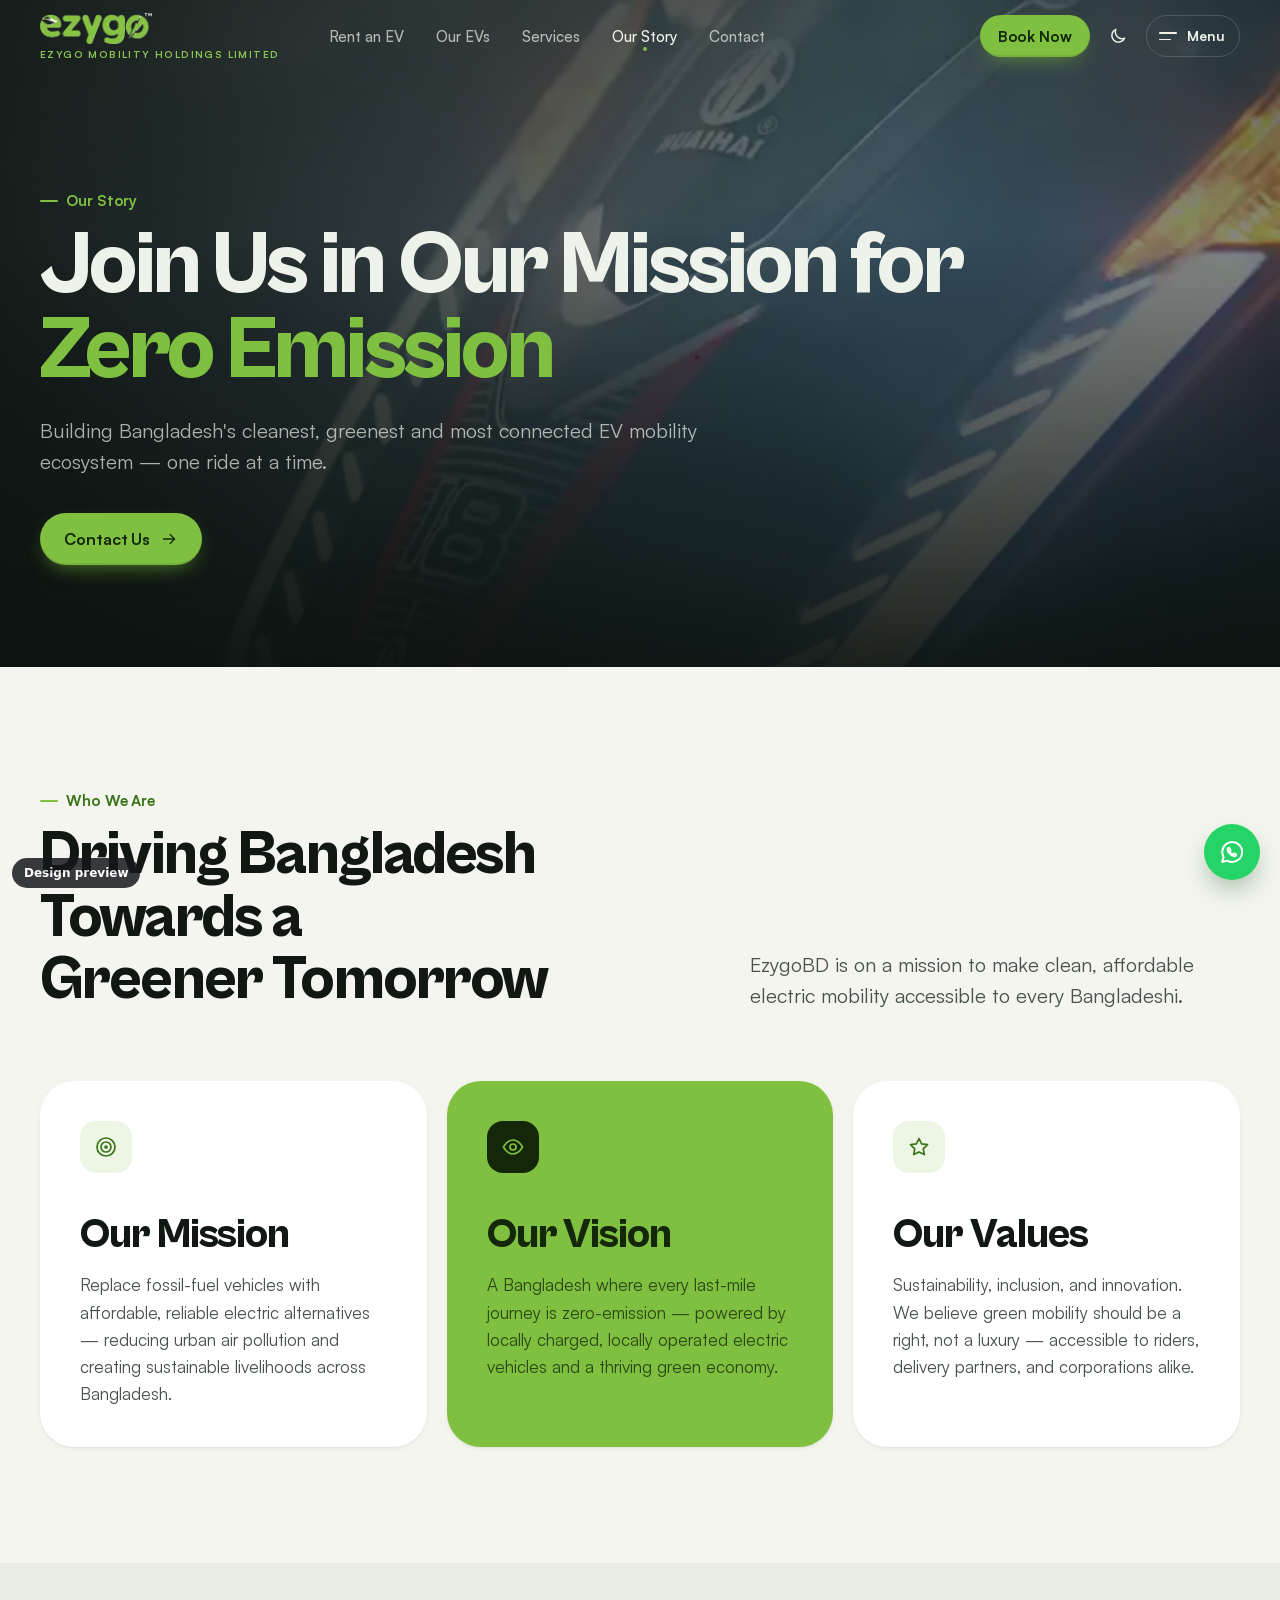
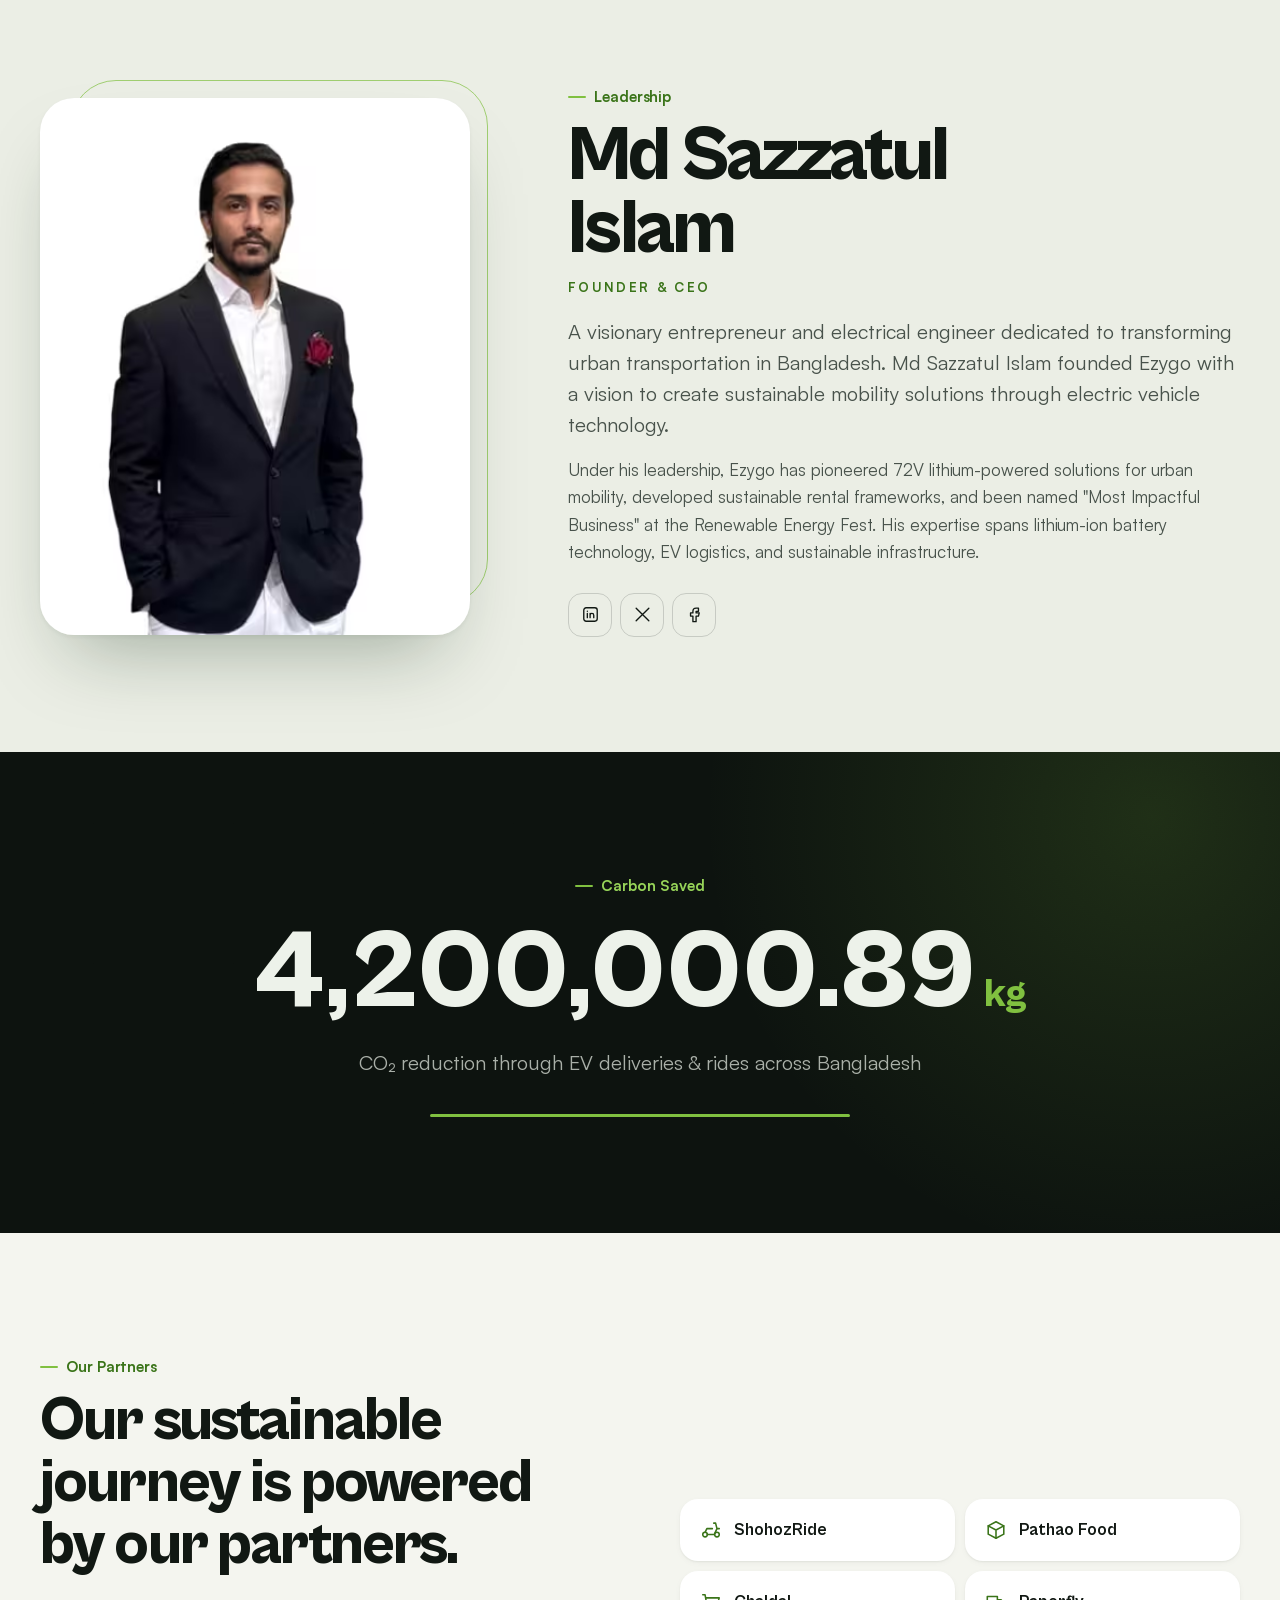
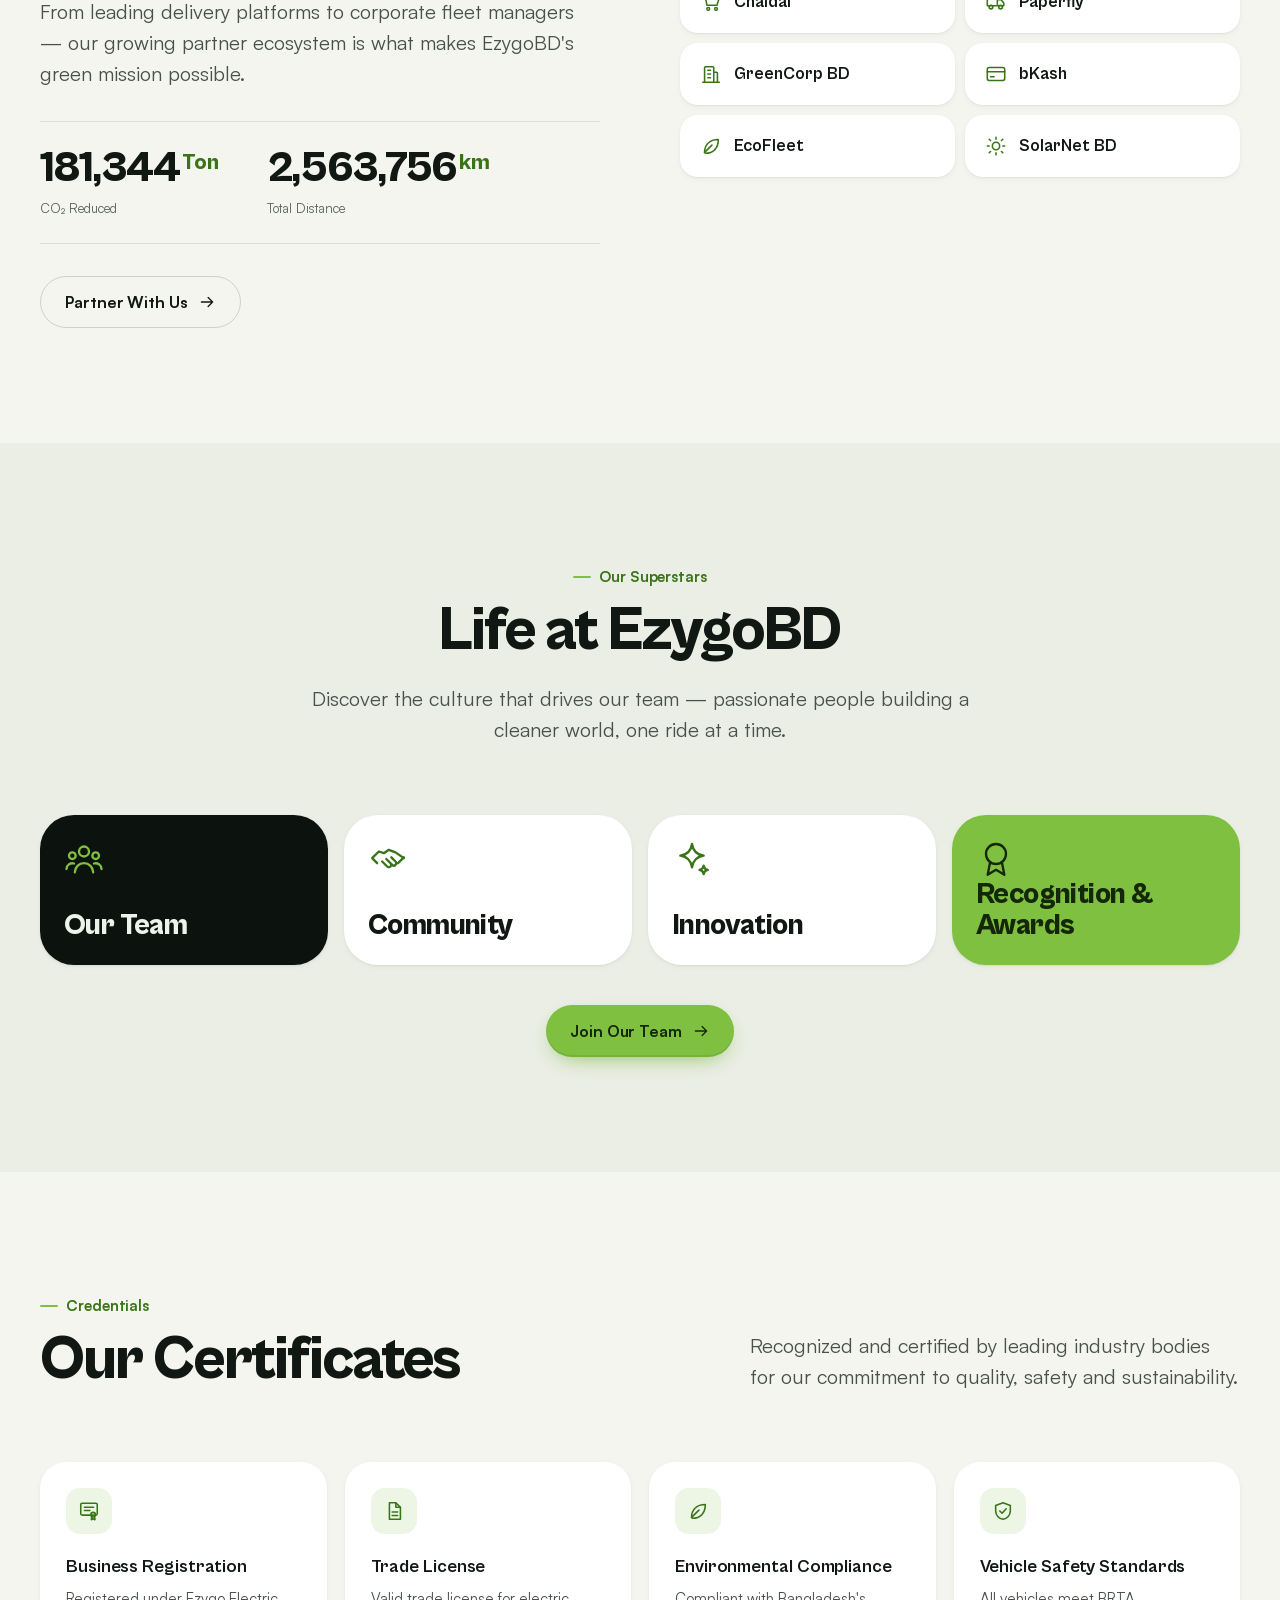
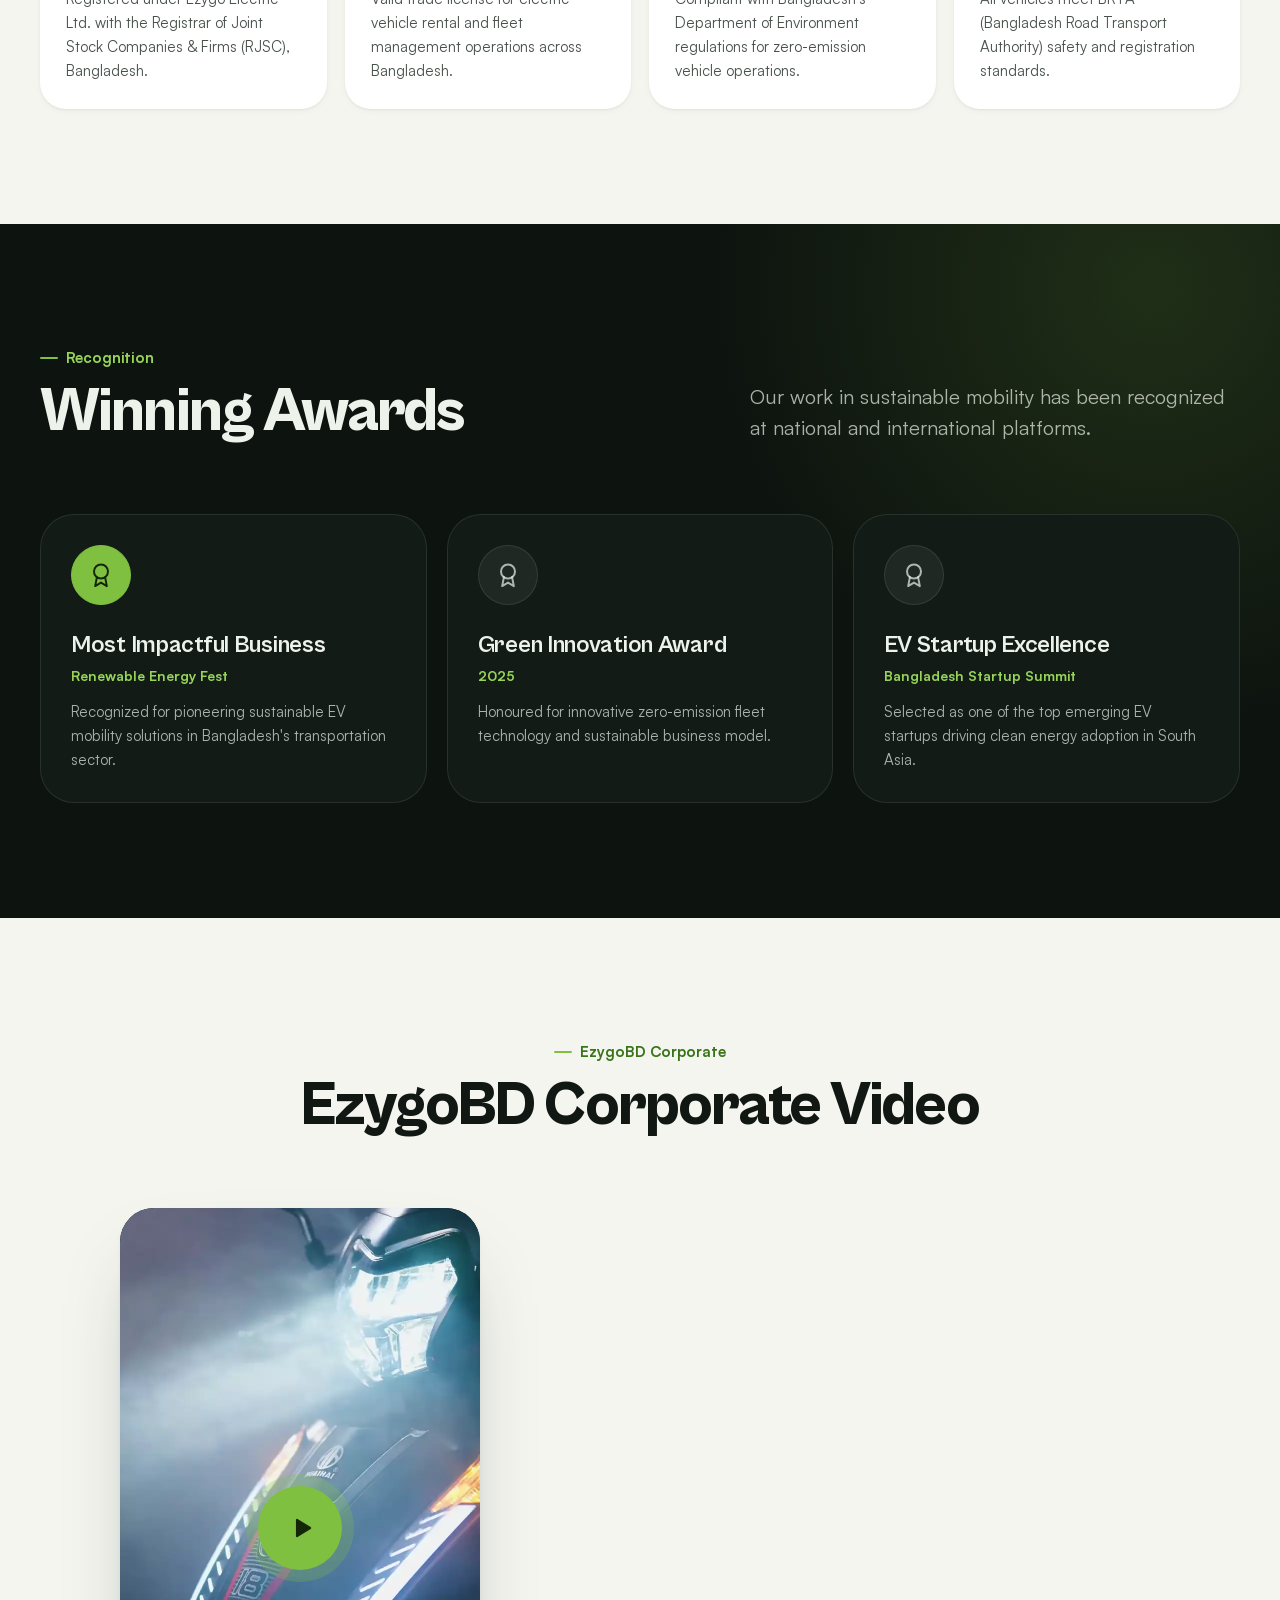
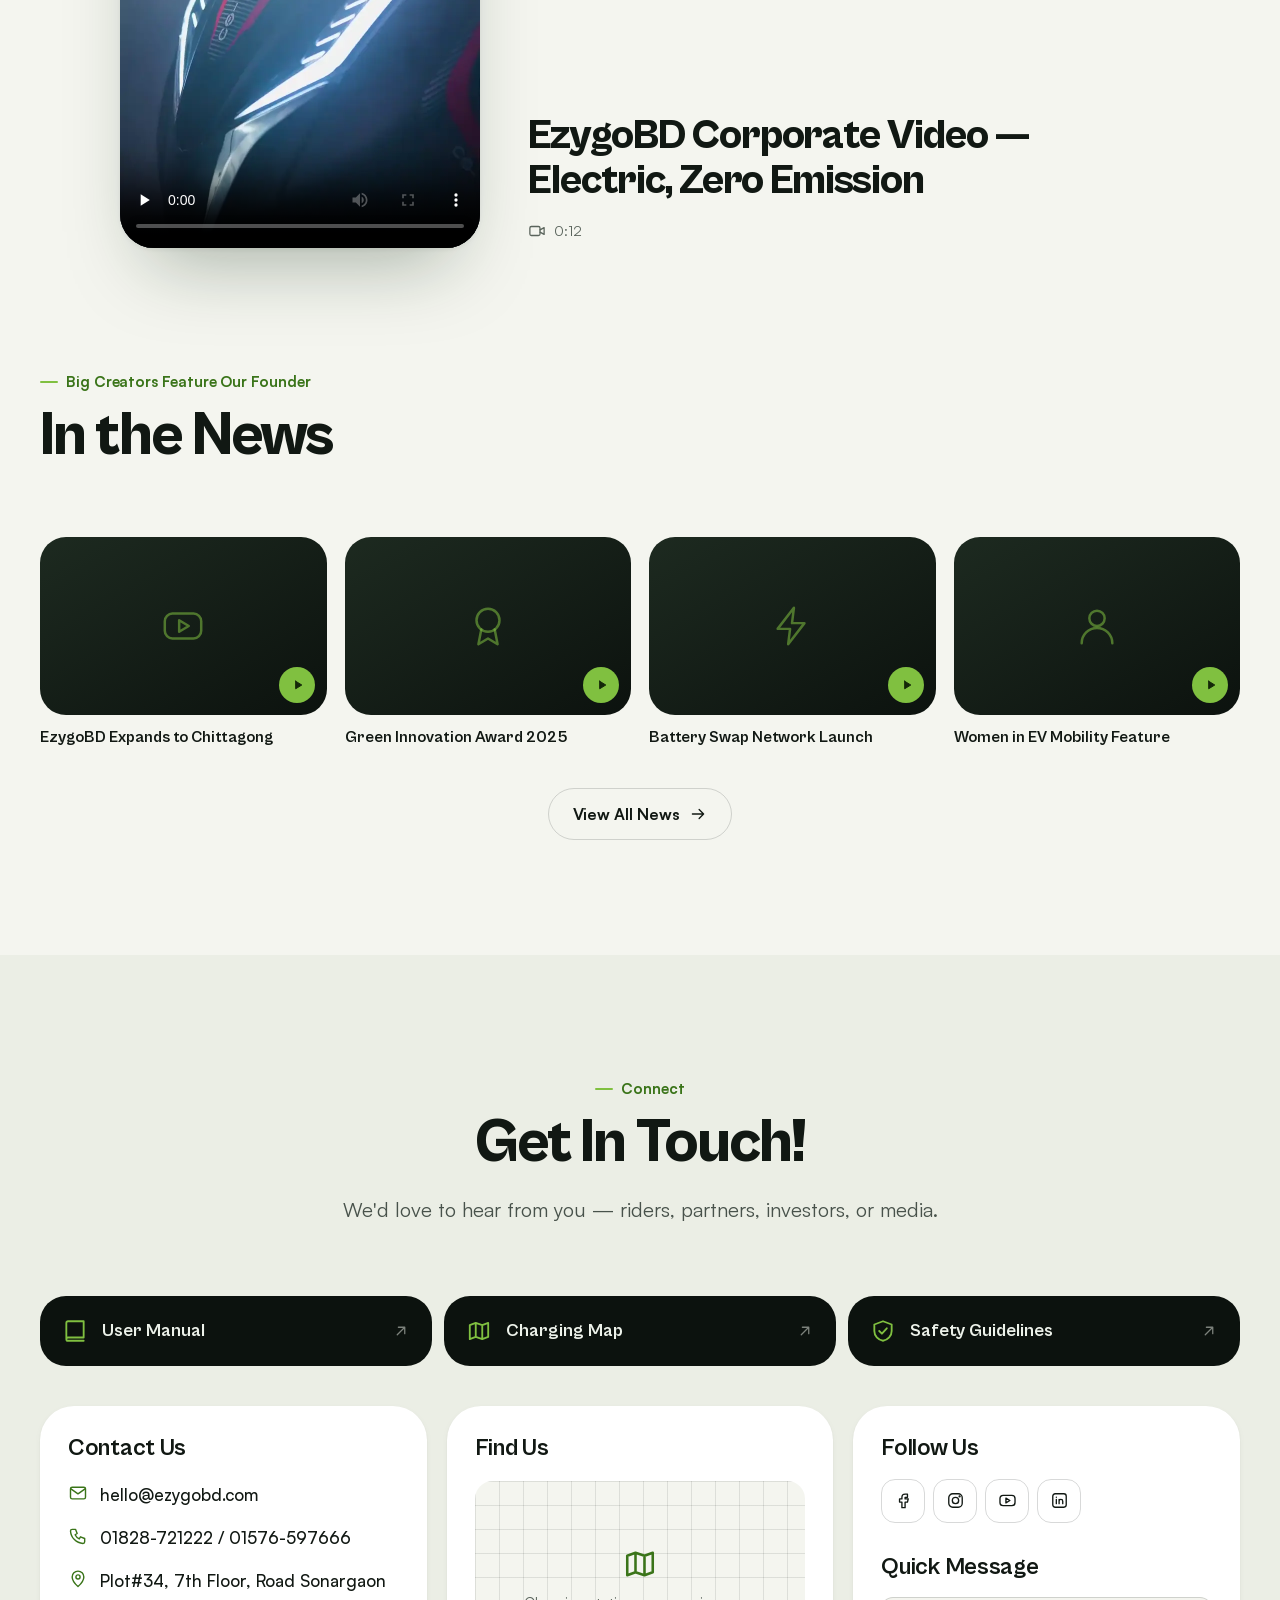
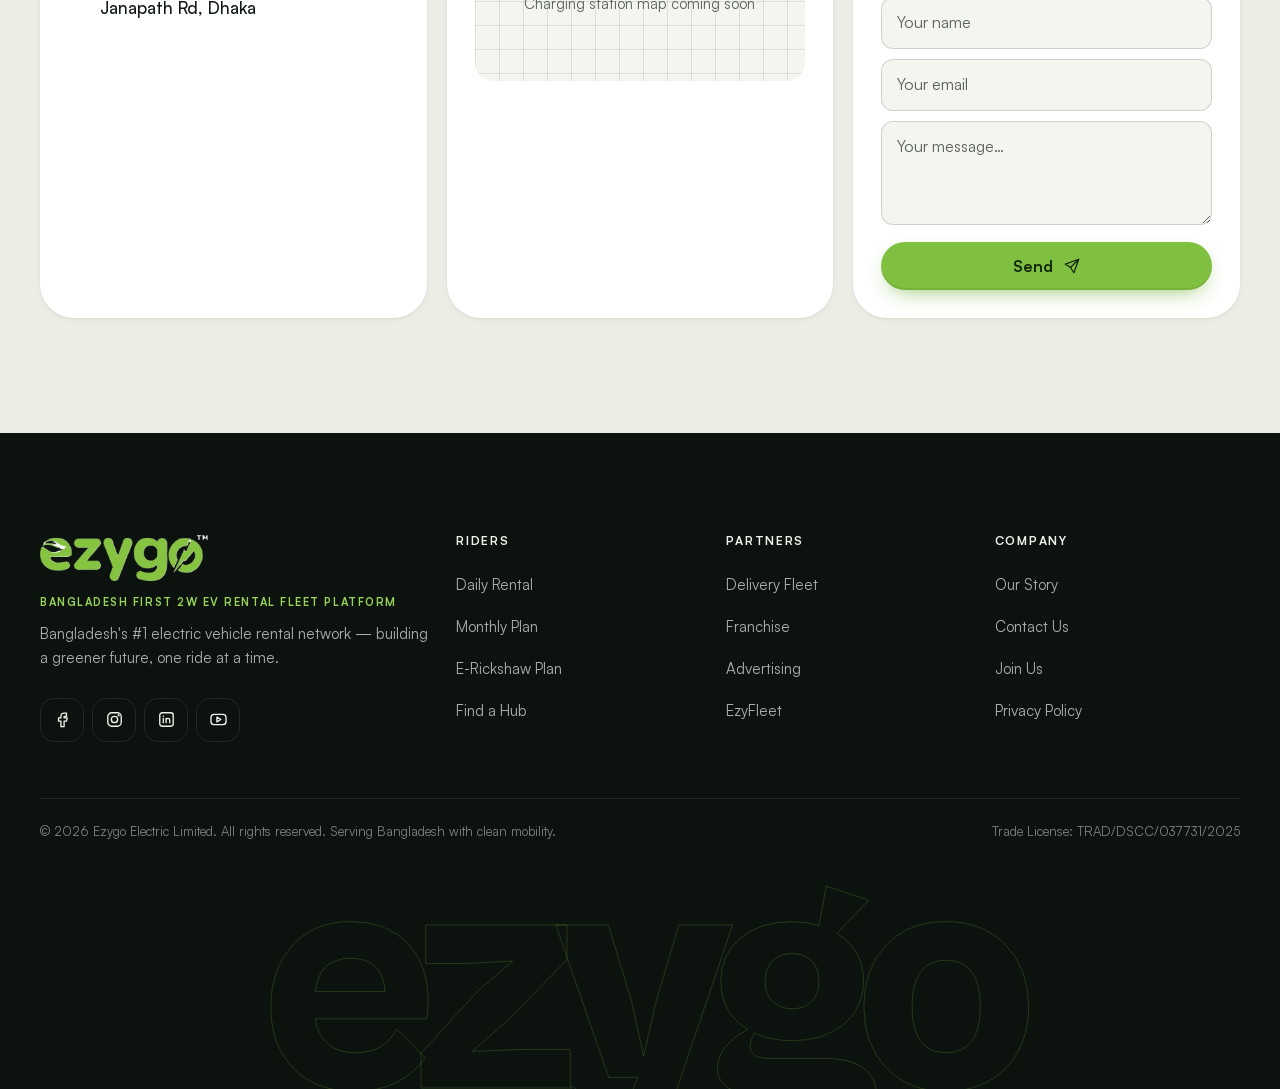
==== commit 7d94384b: "Apply design critique and code review fixes Real product photo in the home hero, always-on phone doc" ====
--- a/preview/about.html
+++ b/preview/about.html
@@ -1,469 +1,878 @@
-<!DOCTYPE html>
-<html lang="en">
-<head>
-  <meta charset="UTF-8">
-  <meta name="viewport" content="width=device-width, initial-scale=1, viewport-fit=cover">
-  <title>Our Story — EzygoBD | Zero-Emission Mobility for Bangladesh</title>
-  <meta name="description" content="The story behind EzygoBD: our mission, vision and values, founder Md Sazzatul Islam, partners, certificates and awards.">
-  <link rel="canonical" href="https://www.ezygobd.com/about.php">
-  <meta name="color-scheme" content="light dark">
-  <meta name="theme-color" content="#0C120E">
-
-  <link rel="icon" type="image/png" sizes="32x32" href="assets/img/icon-32.png">
-  <link rel="apple-touch-icon" href="assets/img/icon-180.png">
-
-  <meta property="og:type" content="website">
-  <meta property="og:site_name" content="EzygoBD">
-  <meta property="og:locale" content="en_US">
-  <meta property="og:url" content="https://www.ezygobd.com/about.php">
-  <meta property="og:title" content="Our Story — EzygoBD | Zero-Emission Mobility for Bangladesh">
-  <meta property="og:description" content="The story behind EzygoBD: our mission, vision and values, founder Md Sazzatul Islam, partners, certificates and awards.">
-  <meta property="og:image" content="https://www.ezygobd.com/assets/img/og-cover.jpg">
-  <meta property="og:image:width" content="1200">
-  <meta property="og:image:height" content="630">
-  <meta name="twitter:card" content="summary_large_image">
-  <meta name="twitter:title" content="Our Story — EzygoBD | Zero-Emission Mobility for Bangladesh">
-  <meta name="twitter:description" content="The story behind EzygoBD: our mission, vision and values, founder Md Sazzatul Islam, partners, certificates and awards.">
-  <meta name="twitter:image" content="https://www.ezygobd.com/assets/img/og-cover.jpg">
-
-  <!-- Theme before paint (saved choice, else device setting); intro only once per visit -->
-  <script>(function(d){var e=d.documentElement;e.className+=' js';try{var t=localStorage.getItem('ezygo-theme');if(t==='dark'||t==='light')e.setAttribute('data-theme',t);if(sessionStorage.getItem('ezygo-intro'))e.className+=' seen';sessionStorage.setItem('ezygo-intro','1')}catch(x){}})(document)</script>
-  <link rel="preload" href="assets/fonts/cabinet-800.woff2" as="font" type="font/woff2" crossorigin>
-  <link rel="preload" href="assets/fonts/satoshi-400.woff2" as="font" type="font/woff2" crossorigin>
-  <link rel="stylesheet" href="assets/css/site.css?v=3.0">
-  <script type="application/ld+json">
-  {
-    "@context": "https://schema.org",
-    "@type": "LocalBusiness",
-    "name": "EzygoBD",
-    "legalName": "Ezygo Mobility Holdings Limited",
-    "url": "https://www.ezygobd.com/",
-    "logo": "https://www.ezygobd.com/assets/img/logo-480.png",
-    "image": "https://www.ezygobd.com/assets/img/og-cover.jpg",
-    "description": "Bangladesh First 2W EV Rental Fleet Platform: electric scooter and e-bike rental, delivery fleets, franchise and advertising.",
-    "telephone": "+8801828721222",
-    "email": "hello@ezygobd.com",
-    "priceRange": "Tk 299+ per day",
-    "address": {
-      "@type": "PostalAddress",
-      "streetAddress": "Plot 34, 7th Floor, Sonargaon Janapath Road",
-      "addressLocality": "Dhaka",
-      "addressCountry": "BD"
-    },
-    "sameAs": [
-      "https://www.facebook.com/share/198cbcDwWD/",
-      "https://www.instagram.com/rent_ezygo",
-      "https://www.linkedin.com/company/ezygo-mobility-holdings-limited/"
-    ]
-  }
-  </script>
-
-  <meta name="robots" content="noindex, nofollow">
-  <style>.preview-badge{position:fixed;left:12px;bottom:12px;z-index:9999;background:#16181D;color:#fff;font:600 12px/1 system-ui,sans-serif;padding:9px 12px;border-radius:999px;opacity:.85}
-  .preview-toast{position:fixed;left:50%;bottom:24px;transform:translateX(-50%);z-index:9999;max-width:min(92vw,420px);background:#16181D;color:#fff;font:15px/1.45 system-ui,sans-serif;padding:14px 18px;border-radius:14px;box-shadow:0 8px 30px rgba(0,0,0,.25)}</style>
-  <script>document.addEventListener('submit',function(e){e.preventDefault();e.stopImmediatePropagation();var t=document.createElement('div');t.className='preview-toast';t.setAttribute('role','status');t.textContent='This is a design preview, so forms are switched off. Nothing was sent.';document.body.appendChild(t);setTimeout(function(){t.remove()},4500)},true);</script>
-</head>
-<body><div class="preview-badge" aria-hidden="true">Design preview</div>
-  <a class="skip" href="#main">Skip to content</a>
-
-  <!-- Intro: once per visit, CSS only -->
-  <div class="intro" aria-hidden="true">
-    <img src="assets/img/logo-480.webp" width="240" height="65" alt="">
-    <span class="intro__bar"><span></span></span>
-    <p class="intro__tag">Bangladesh First EV Network</p>
-  </div>
-
-  <header class="site-head" id="top">
-    <div class="site-head__in wrap">
-      <a href="index.html" class="brand" aria-label="EzygoBD home">
-        <picture><source type="image/webp" srcset="assets/img/logo-240.webp 1x, assets/img/logo-480.webp 2x"><img src="assets/img/logo-240.png" width="120" height="33" alt="EzygoBD"></picture>
-        <span class="brand__tag">Ezygo Mobility Holdings Limited</span>
-      </a>
-
-      <nav class="nav" aria-label="Main">
-        <a href="index.html#rent-ev">Rent an EV</a>
-        <a href="evs.html">Our EVs</a>
-        <a href="services.html">Services</a>
-        <a href="about.html" aria-current="page">Our Story</a>
-        <a href="contact.html">Contact</a>
-      </nav>
-
-      <div class="site-head__act">
-        <a href="index.html#rent-ev" class="btn btn--lime btn--sm site-head__cta">Book Now</a>
-        <button class="icon-btn theme-btn" type="button" id="themeToggle" aria-label="Switch to dark mode" aria-pressed="false">
-          <svg class="ic" viewBox="0 0 24 24" width="24" height="24" fill="none" stroke="currentColor" stroke-width="1.7" stroke-linecap="round" stroke-linejoin="round" aria-hidden="true" focusable="false"><path d="M20 14.5A8 8 0 0 1 9.5 4a8 8 0 1 0 10.5 10.5z"/></svg><svg class="ic" viewBox="0 0 24 24" width="24" height="24" fill="none" stroke="currentColor" stroke-width="1.7" stroke-linecap="round" stroke-linejoin="round" aria-hidden="true" focusable="false"><circle cx="12" cy="12" r="4"/><path d="M12 2.5v2M12 19.5v2M4.6 4.6l1.4 1.4M18 18l1.4 1.4M2.5 12h2M19.5 12h2M4.6 19.4L6 18M18 6l1.4-1.4"/></svg>        </button>
-        <button class="icon-btn menu-btn" type="button" id="menuBtn" aria-label="Open menu" aria-expanded="false" aria-controls="megaMenu">
-          <span class="menu-btn__lines"><span></span><span></span></span>
-          <span class="menu-btn__txt">Menu</span>
-        </button>
-      </div>
-    </div>
-  </header>
-
-  <!-- Full-screen menu -->
-  <div class="mega" id="megaMenu" role="dialog" aria-modal="true" aria-label="Site menu" hidden>
-    <div class="mega__in wrap">
-      <div class="mega__top">
-        <a href="index.html" class="mega__brand">
-          <img src="assets/img/logo-240.webp" width="120" height="33" alt="EzygoBD">
-          <span>Bangladesh First 2W EV Rental Fleet Platform</span>
-        </a>
-        <button class="icon-btn mega__close" type="button" id="megaClose" aria-label="Close menu"><svg class="ic" viewBox="0 0 24 24" width="24" height="24" fill="none" stroke="currentColor" stroke-width="1.7" stroke-linecap="round" stroke-linejoin="round" aria-hidden="true" focusable="false"><path d="M6 6l12 12M18 6L6 18"/></svg></button>
-      </div>
-
-      <div class="mega__cols">
-        <div class="mega__col">
-          <h3>Home</h3>
-          <ul>
-            <li><a href="index.html">Home</a></li>
-            <li><a href="index.html#rent-ev">Rent an EV</a></li>
-            <li><a href="index.html#ev-specs">Vehicle Specs</a></li>
-            <li><a href="evs.html#ezyfleet">EzyFleet</a></li>
-          </ul>
-        </div>
-        <div class="mega__col">
-          <h3>Our Story</h3>
-          <ul>
-            <li><a href="about.html" class="is-on" aria-current="page">About Us</a></li>
-            <li><a href="about.html#certificates">Certificates</a></li>
-            <li><a href="about.html#awards">Winning Awards</a></li>
-          </ul>
-        </div>
-        <div class="mega__col">
-          <h3 class="mega__ghost">Team</h3>
-          <ul>
-            <li><a href="team.html">Team</a></li>
-          </ul>
-        </div>
-        <div class="mega__col">
-          <h3>Services</h3>
-          <ul>
-            <li><a href="services.html">EV Rental Plans</a></li>
-            <li><a href="services.html#delivery">Delivery Fleet</a></li>
-            <li><a href="services.html#corporate">Corporate Fleet</a></li>
-            <li><a href="services.html#rent-to-own">Rent to Own</a></li>
-          </ul>
-        </div>
-        <div class="mega__col">
-          <h3>Contact Us</h3>
-          <ul>
-            <li><a href="contact.html">Contact Us</a></li>
-          </ul>
-        </div>
-        <div class="mega__col">
-          <h3>Join Us</h3>
-          <ul>
-            <li><a href="join.html">Join Us</a></li>
-            <li><a href="join.html#franchise">Franchise (FOCO)</a></li>
-            <li><a href="join.html#franchise">Franchise (FOFO)</a></li>
-          </ul>
-        </div>
-      </div>
-
-      <div class="mega__cards">
-        <a href="index.html#rent-ev" class="mega__card"><svg class="ic" viewBox="0 0 24 24" width="24" height="24" fill="none" stroke="currentColor" stroke-width="1.7" stroke-linecap="round" stroke-linejoin="round" aria-hidden="true" focusable="false"><circle cx="5.5" cy="17" r="2.5"/><circle cx="18.5" cy="17" r="2.5"/><path d="M8 17h7.5l3-6.5H21M15 4.5h2l1.5 6M5.5 14.5l2-4h6"/></svg><span>Rent an EV</span><svg class="ic" viewBox="0 0 24 24" width="24" height="24" fill="none" stroke="currentColor" stroke-width="1.7" stroke-linecap="round" stroke-linejoin="round" aria-hidden="true" focusable="false"><path d="M7 17L17 7M8.5 7H17v8.5"/></svg></a>
-        <a href="services.html" class="mega__card"><svg class="ic" viewBox="0 0 24 24" width="24" height="24" fill="none" stroke="currentColor" stroke-width="1.7" stroke-linecap="round" stroke-linejoin="round" aria-hidden="true" focusable="false"><path d="M2.5 6h11v10h-11zM13.5 9.5h4l3 3.5V16h-7"/><circle cx="6.5" cy="17.5" r="2"/><circle cx="17" cy="17.5" r="2"/></svg><span>Delivery Fleet</span><svg class="ic" viewBox="0 0 24 24" width="24" height="24" fill="none" stroke="currentColor" stroke-width="1.7" stroke-linecap="round" stroke-linejoin="round" aria-hidden="true" focusable="false"><path d="M7 17L17 7M8.5 7H17v8.5"/></svg></a>
-        <a href="join.html#franchise" class="mega__card"><svg class="ic" viewBox="0 0 24 24" width="24" height="24" fill="none" stroke="currentColor" stroke-width="1.7" stroke-linecap="round" stroke-linejoin="round" aria-hidden="true" focusable="false"><path d="M3.5 8l4.5 4 4-6.5 4 6.5 4.5-4-1.5 10.5h-14L3.5 8z"/><path d="M5.5 21h13"/></svg><span>Franchise</span><svg class="ic" viewBox="0 0 24 24" width="24" height="24" fill="none" stroke="currentColor" stroke-width="1.7" stroke-linecap="round" stroke-linejoin="round" aria-hidden="true" focusable="false"><path d="M7 17L17 7M8.5 7H17v8.5"/></svg></a>
-        <a href="contact.html" class="mega__card"><svg class="ic" viewBox="0 0 24 24" width="24" height="24" fill="none" stroke="currentColor" stroke-width="1.7" stroke-linecap="round" stroke-linejoin="round" aria-hidden="true" focusable="false"><path d="M4 13v-1a8 8 0 0 1 16 0v1"/><rect x="3" y="13" width="4" height="6" rx="1.5"/><rect x="17" y="13" width="4" height="6" rx="1.5"/><path d="M19 19c0 1.5-2 2.5-5 2.5"/></svg><span>Contact Us</span><svg class="ic" viewBox="0 0 24 24" width="24" height="24" fill="none" stroke="currentColor" stroke-width="1.7" stroke-linecap="round" stroke-linejoin="round" aria-hidden="true" focusable="false"><path d="M7 17L17 7M8.5 7H17v8.5"/></svg></a>
-      </div>
-    </div>
-  </div>
-
-<main id="main">
-
-  <!-- ============ HERO ============ -->
-  <section class="hero hero--page">
-    <video class="hero__video" muted loop playsinline preload="none" aria-hidden="true" tabindex="-1" poster="assets/video/ezygo-hero-poster.webp" data-autoplay><source src="assets/video/ezygo-hero-480.mp4" type="video/mp4" media="(max-width: 640px)"><source src="assets/video/ezygo-hero-720.mp4" type="video/mp4"></video>    <div class="hero__in wrap">
-      <p class="kick" data-reveal style="--i:0">Our Story</p>
-      <h1 class="d1 balance" data-reveal style="--i:1">Join Us in Our Mission for<br><em>Zero Emission</em></h1>
-      <p class="lead" data-reveal style="--i:2">Building Bangladesh's cleanest, greenest and most connected EV mobility ecosystem — one ride at a time.</p>
-      <div class="hero__ctas" data-reveal style="--i:3"><a href="#about-contact" class="btn btn--lime">Contact Us <svg class="ic" viewBox="0 0 24 24" width="24" height="24" fill="none" stroke="currentColor" stroke-width="1.7" stroke-linecap="round" stroke-linejoin="round" aria-hidden="true" focusable="false"><path d="M4.5 12h15M13.5 6l6 6-6 6"/></svg></a></div>
-    </div>
-  </section>
-
-  <!-- ============ MISSION / VISION / VALUES ============ -->
-  <section class="sec">
-    <div class="wrap">
-      <div class="head head--split">
-        <div>
-          <p class="kick" data-reveal>Who We Are</p>
-          <h2 class="d2 balance" data-reveal style="--i:1">Driving Bangladesh Towards a Greener Tomorrow</h2>
-        </div>
-        <p class="lead" data-reveal style="--i:2">EzygoBD is on a mission to make clean, affordable electric mobility accessible to every Bangladeshi.</p>
-      </div>
-      <div class="mvv" data-stagger="pop">
-        <div class="mvv__card"><span class="mvv__ic"><svg class="ic" viewBox="0 0 24 24" width="24" height="24" fill="none" stroke="currentColor" stroke-width="1.7" stroke-linecap="round" stroke-linejoin="round" aria-hidden="true" focusable="false"><circle cx="12" cy="12" r="9"/><circle cx="12" cy="12" r="5"/><circle cx="12" cy="12" r="1"/></svg></span><h3 class="d3">Our Mission</h3><p>Replace fossil-fuel vehicles with affordable, reliable electric alternatives — reducing urban air pollution and creating sustainable livelihoods across Bangladesh.</p></div>
-        <div class="mvv__card mvv__card--feat"><span class="mvv__ic"><svg class="ic" viewBox="0 0 24 24" width="24" height="24" fill="none" stroke="currentColor" stroke-width="1.7" stroke-linecap="round" stroke-linejoin="round" aria-hidden="true" focusable="false"><path d="M2.5 12S6 5 12 5s9.5 7 9.5 7-3.5 7-9.5 7-9.5-7-9.5-7z"/><circle cx="12" cy="12" r="3"/></svg></span><h3 class="d3">Our Vision</h3><p>A Bangladesh where every last-mile journey is zero-emission — powered by locally charged, locally operated electric vehicles and a thriving green economy.</p></div>
-        <div class="mvv__card"><span class="mvv__ic"><svg class="ic" viewBox="0 0 24 24" width="24" height="24" fill="none" stroke="currentColor" stroke-width="1.7" stroke-linecap="round" stroke-linejoin="round" aria-hidden="true" focusable="false"><path d="M12 3.5l2.6 5.3 5.9.9-4.2 4.1 1 5.8L12 16.9l-5.3 2.7 1-5.8-4.2-4.1 5.9-.9L12 3.5z"/></svg></span><h3 class="d3">Our Values</h3><p>Sustainability, inclusion, and innovation. We believe green mobility should be a right, not a luxury — accessible to riders, delivery partners, and corporations alike.</p></div>
-      </div>
-    </div>
-  </section>
-
-  <!-- ============ FOUNDER ============ -->
-  <section class="sec sec--tint">
-    <div class="wrap founder">
-      <div class="founder__photo" data-reveal="left">
-        <picture><source type="image/avif" srcset="assets/img/team-sazzatul-400.avif 400w, assets/img/team-sazzatul-444.avif 444w" sizes="(min-width: 1000px) 30vw, (min-width: 640px) 45vw, 100vw"><source type="image/webp" srcset="assets/img/team-sazzatul-400.webp 400w, assets/img/team-sazzatul-444.webp 444w" sizes="(min-width: 1000px) 30vw, (min-width: 640px) 45vw, 100vw"><img src="assets/img/team-sazzatul-400.webp" width="400" height="500" alt="Md Sazzatul Islam, Founder &amp; CEO of EzygoBD" loading="lazy" decoding="async"></picture>        <span class="founder__ring" aria-hidden="true"></span>
-      </div>
-      <div>
-        <p class="kick" data-reveal>Leadership</p>
-        <h2 class="d1 founder__name" data-reveal style="--i:1">Md Sazzatul<br>Islam</h2>
-        <p class="founder__role" data-reveal style="--i:2">FOUNDER &amp; CEO</p>
-        <p class="lead" data-reveal style="--i:3">A visionary entrepreneur and electrical engineer dedicated to transforming urban transportation in Bangladesh. Md Sazzatul Islam founded Ezygo with a vision to create sustainable mobility solutions through electric vehicle technology.</p>
-        <p class="muted founder__more" data-reveal style="--i:4">Under his leadership, Ezygo has pioneered 72V lithium-powered solutions for urban mobility, developed sustainable rental frameworks, and been named "Most Impactful Business" at the Renewable Energy Fest. His expertise spans lithium-ion battery technology, EV logistics, and sustainable infrastructure.</p>
-        <div class="socials" data-reveal style="--i:5">
-          <a href="#" aria-label="LinkedIn"><svg class="ic" viewBox="0 0 24 24" width="24" height="24" fill="none" stroke="currentColor" stroke-width="1.7" stroke-linecap="round" stroke-linejoin="round" aria-hidden="true" focusable="false"><rect x="3.5" y="3.5" width="17" height="17" rx="3"/><path d="M8 10.5V16M8 7.8v.1M11.5 16v-3.2a2.3 2.3 0 0 1 4.6 0V16M11.5 10.5V16"/></svg></a>
-          <a href="#" aria-label="X"><svg class="ic" viewBox="0 0 24 24" width="24" height="24" fill="none" stroke="currentColor" stroke-width="1.7" stroke-linecap="round" stroke-linejoin="round" aria-hidden="true" focusable="false"><path d="M4 4l16 16M20 4L4 20"/></svg></a>
-          <a href="#" aria-label="Facebook"><svg class="ic" viewBox="0 0 24 24" width="24" height="24" fill="none" stroke="currentColor" stroke-width="1.7" stroke-linecap="round" stroke-linejoin="round" aria-hidden="true" focusable="false"><path d="M14 8h3V4h-3a4 4 0 0 0-4 4v2H7v4h3v7h4v-7h3l1-4h-4V8z"/></svg></a>
-        </div>
-      </div>
-    </div>
-  </section>
-
-  <!-- ============ CARBON SAVED ============ -->
-  <section class="sec sec--night impact">
-    <div class="glow"></div>
-    <div class="wrap">
-      <p class="kick" data-reveal>Carbon Saved</p>
-      <p class="impact__num" data-reveal style="--i:1"><span class="countup" data-count="4,200,000.89">4,200,000.89</span><span class="impact__unit"> kg</span></p>
-      <p class="lead" data-reveal style="--i:2">CO₂ reduction through EV deliveries &amp; rides across Bangladesh</p>
-      <div class="impact__bar" aria-hidden="true"><span></span></div>
-    </div>
-  </section>
-
-  <!-- ============ PARTNERS ============ -->
-  <section class="sec">
-    <div class="wrap partners">
-      <div>
-        <p class="kick" data-reveal>Our Partners</p>
-        <h2 class="d2 balance" data-reveal style="--i:1">Our sustainable journey is powered by our partners.</h2>
-        <p class="lead" data-reveal style="--i:2">From leading delivery platforms to corporate fleet managers — our growing partner ecosystem is what makes EzygoBD's green mission possible.</p>
-        <div class="partners__stats" data-stagger>
-          <div><p class="stat__v"><span class="countup" data-count="181,344">181,344</span><small>Ton</small></p><p class="stat__l">CO₂ Reduced</p></div>
-          <div><p class="stat__v"><span class="countup" data-count="2,563,756">2,563,756</span><small>km</small></p><p class="stat__l">Total Distance</p></div>
-        </div>
-        <a href="join.html" class="btn btn--line" data-reveal>Partner With Us <svg class="ic" viewBox="0 0 24 24" width="24" height="24" fill="none" stroke="currentColor" stroke-width="1.7" stroke-linecap="round" stroke-linejoin="round" aria-hidden="true" focusable="false"><path d="M4.5 12h15M13.5 6l6 6-6 6"/></svg></a>
-      </div>
-      <div class="partners__grid" data-stagger="pop">
-        <span class="partner"><svg class="ic" viewBox="0 0 24 24" width="24" height="24" fill="none" stroke="currentColor" stroke-width="1.7" stroke-linecap="round" stroke-linejoin="round" aria-hidden="true" focusable="false"><circle cx="5.5" cy="17" r="2.5"/><circle cx="18.5" cy="17" r="2.5"/><path d="M8 17h7.5l3-6.5H21M15 4.5h2l1.5 6M5.5 14.5l2-4h6"/></svg> ShohozRide</span>
-        <span class="partner"><svg class="ic" viewBox="0 0 24 24" width="24" height="24" fill="none" stroke="currentColor" stroke-width="1.7" stroke-linecap="round" stroke-linejoin="round" aria-hidden="true" focusable="false"><path d="M3.5 7.5L12 3l8.5 4.5v9L12 21l-8.5-4.5v-9z"/><path d="M3.5 7.5L12 12l8.5-4.5M12 12v9"/></svg> Pathao Food</span>
-        <span class="partner"><svg class="ic" viewBox="0 0 24 24" width="24" height="24" fill="none" stroke="currentColor" stroke-width="1.7" stroke-linecap="round" stroke-linejoin="round" aria-hidden="true" focusable="false"><path d="M3 4h2.5l2 11.5h11L21 7.5H7"/><circle cx="9" cy="19.5" r="1.5"/><circle cx="17.5" cy="19.5" r="1.5"/></svg> Chaldal</span>
-        <span class="partner"><svg class="ic" viewBox="0 0 24 24" width="24" height="24" fill="none" stroke="currentColor" stroke-width="1.7" stroke-linecap="round" stroke-linejoin="round" aria-hidden="true" focusable="false"><path d="M2.5 6h11v10h-11zM13.5 9.5h4l3 3.5V16h-7"/><circle cx="6.5" cy="17.5" r="2"/><circle cx="17" cy="17.5" r="2"/></svg> Paperfly</span>
-        <span class="partner"><svg class="ic" viewBox="0 0 24 24" width="24" height="24" fill="none" stroke="currentColor" stroke-width="1.7" stroke-linecap="round" stroke-linejoin="round" aria-hidden="true" focusable="false"><path d="M5 21V5a1 1 0 0 1 1-1h8a1 1 0 0 1 1 1v16M15 10h3a1 1 0 0 1 1 1v10M3 21h18M8.5 8h3M8.5 12h3M8.5 16h3"/></svg> GreenCorp BD</span>
-        <span class="partner"><svg class="ic" viewBox="0 0 24 24" width="24" height="24" fill="none" stroke="currentColor" stroke-width="1.7" stroke-linecap="round" stroke-linejoin="round" aria-hidden="true" focusable="false"><rect x="2.5" y="5" width="19" height="14" rx="2"/><path d="M2.5 9.5h19M6 15h4"/></svg> bKash</span>
-        <span class="partner"><svg class="ic" viewBox="0 0 24 24" width="24" height="24" fill="none" stroke="currentColor" stroke-width="1.7" stroke-linecap="round" stroke-linejoin="round" aria-hidden="true" focusable="false"><path d="M5 19c0-8 5-14 15-14 0 10-6 15-14 15"/><path d="M5 19l8-8"/></svg> EcoFleet</span>
-        <span class="partner"><svg class="ic" viewBox="0 0 24 24" width="24" height="24" fill="none" stroke="currentColor" stroke-width="1.7" stroke-linecap="round" stroke-linejoin="round" aria-hidden="true" focusable="false"><circle cx="12" cy="12" r="4"/><path d="M12 2.5v2M12 19.5v2M4.6 4.6l1.4 1.4M18 18l1.4 1.4M2.5 12h2M19.5 12h2M4.6 19.4L6 18M18 6l1.4-1.4"/></svg> SolarNet BD</span>
-      </div>
-    </div>
-  </section>
-
-  <!-- ============ LIFE AT EZYGOBD ============ -->
-  <section class="sec sec--tint">
-    <div class="wrap">
-      <div class="head head--center">
-        <p class="kick" data-reveal>Our Superstars</p>
-        <h2 class="d2" data-reveal style="--i:1">Life at EzygoBD</h2>
-        <p class="lead" data-reveal style="--i:2">Discover the culture that drives our team — passionate people building a cleaner world, one ride at a time.</p>
-      </div>
-      <div class="life" data-stagger="pop">
-        <div class="life__tile life__tile--tall"><svg class="ic" viewBox="0 0 24 24" width="24" height="24" fill="none" stroke="currentColor" stroke-width="1.7" stroke-linecap="round" stroke-linejoin="round" aria-hidden="true" focusable="false"><circle cx="12" cy="7.5" r="3"/><circle cx="5" cy="10" r="2"/><circle cx="19" cy="10" r="2"/><path d="M6.5 20a5.5 5.5 0 0 1 11 0M1.5 18a3.5 3.5 0 0 1 4.5-3.3M22.5 18a3.5 3.5 0 0 0-4.5-3.3"/></svg><span>Our Team</span></div>
-        <div class="life__tile"><svg class="ic" viewBox="0 0 24 24" width="24" height="24" fill="none" stroke="currentColor" stroke-width="1.7" stroke-linecap="round" stroke-linejoin="round" aria-hidden="true" focusable="false"><path d="M2.5 11.5l4-4 3 1 3-2 4 1.5 5 3.5M2.5 11.5l3 3M21.5 11l-3.5 3.5M8.5 13.5l3 3a1.4 1.4 0 0 0 2-2M11 12l3.5 3.5a1.4 1.4 0 0 0 2-2L14 11"/></svg><span>Community</span></div>
-        <div class="life__tile"><svg class="ic" viewBox="0 0 24 24" width="24" height="24" fill="none" stroke="currentColor" stroke-width="1.7" stroke-linecap="round" stroke-linejoin="round" aria-hidden="true" focusable="false"><path d="M12 3c.6 4.3 2.7 6.4 7 7-4.3.6-6.4 2.7-7 7-.6-4.3-2.7-6.4-7-7 4.3-.6 6.4-2.7 7-7zM19 16c.3 1.6 1 2.3 2.5 2.5-1.6.3-2.3 1-2.5 2.5-.3-1.6-1-2.3-2.5-2.5 1.6-.3 2.3-1 2.5-2.5z"/></svg><span>Innovation</span></div>
-        <div class="life__tile life__tile--wide"><svg class="ic" viewBox="0 0 24 24" width="24" height="24" fill="none" stroke="currentColor" stroke-width="1.7" stroke-linecap="round" stroke-linejoin="round" aria-hidden="true" focusable="false"><circle cx="12" cy="9" r="6"/><path d="M8.5 13.8L7 21.5l5-3 5 3-1.5-7.7"/></svg><span>Recognition &amp; Awards</span></div>
-      </div>
-      <p class="center-cta" data-reveal><a href="join.html" class="btn btn--lime">Join Our Team <svg class="ic" viewBox="0 0 24 24" width="24" height="24" fill="none" stroke="currentColor" stroke-width="1.7" stroke-linecap="round" stroke-linejoin="round" aria-hidden="true" focusable="false"><path d="M4.5 12h15M13.5 6l6 6-6 6"/></svg></a></p>
-    </div>
-  </section>
-
-  <!-- ============ CERTIFICATES ============ -->
-  <section class="sec" id="certificates">
-    <div class="wrap">
-      <div class="head head--split">
-        <div>
-          <p class="kick" data-reveal>Credentials</p>
-          <h2 class="d2" data-reveal style="--i:1">Our Certificates</h2>
-        </div>
-        <p class="lead" data-reveal style="--i:2">Recognized and certified by leading industry bodies for our commitment to quality, safety and sustainability.</p>
-      </div>
-      <div class="cards4" data-stagger="pop">
-        <div class="mini cert"><span class="mini__ic"><svg class="ic" viewBox="0 0 24 24" width="24" height="24" fill="none" stroke="currentColor" stroke-width="1.7" stroke-linecap="round" stroke-linejoin="round" aria-hidden="true" focusable="false"><rect x="3" y="3.5" width="18" height="13" rx="1.5"/><path d="M7 8h10M7 11.5h6"/><circle cx="16.5" cy="16" r="2.5"/><path d="M15 18l-.5 3.5 2-1 2 1-.5-3.5"/></svg></span><h3 class="h4">Business Registration</h3><p>Registered under Ezygo Electric Ltd. with the Registrar of Joint Stock Companies &amp; Firms (RJSC), Bangladesh.</p></div>
-        <div class="mini cert"><span class="mini__ic"><svg class="ic" viewBox="0 0 24 24" width="24" height="24" fill="none" stroke="currentColor" stroke-width="1.7" stroke-linecap="round" stroke-linejoin="round" aria-hidden="true" focusable="false"><path d="M7 3h7l5 5v13H7z"/><path d="M14 3v5h5M10 13h6M10 17h6"/></svg></span><h3 class="h4">Trade License</h3><p>Valid trade license for electric vehicle rental and fleet management operations across Bangladesh.</p></div>
-        <div class="mini cert"><span class="mini__ic"><svg class="ic" viewBox="0 0 24 24" width="24" height="24" fill="none" stroke="currentColor" stroke-width="1.7" stroke-linecap="round" stroke-linejoin="round" aria-hidden="true" focusable="false"><path d="M5 19c0-8 5-14 15-14 0 10-6 15-14 15"/><path d="M5 19l8-8"/></svg></span><h3 class="h4">Environmental Compliance</h3><p>Compliant with Bangladesh's Department of Environment regulations for zero-emission vehicle operations.</p></div>
-        <div class="mini cert"><span class="mini__ic"><svg class="ic" viewBox="0 0 24 24" width="24" height="24" fill="none" stroke="currentColor" stroke-width="1.7" stroke-linecap="round" stroke-linejoin="round" aria-hidden="true" focusable="false"><path d="M12 3l8 3v6c0 4.5-3.4 8.3-8 9-4.6-.7-8-4.5-8-9V6l8-3z"/><path d="M8.5 12l2.5 2.5 4.5-5"/></svg></span><h3 class="h4">Vehicle Safety Standards</h3><p>All vehicles meet BRTA (Bangladesh Road Transport Authority) safety and registration standards.</p></div>
-      </div>
-    </div>
-  </section>
-
-  <!-- ============ AWARDS ============ -->
-  <section class="sec sec--night" id="awards">
-    <div class="glow"></div>
-    <div class="wrap">
-      <div class="head head--split">
-        <div>
-          <p class="kick" data-reveal>Recognition</p>
-          <h2 class="d2" data-reveal style="--i:1">Winning Awards</h2>
-        </div>
-        <p class="lead" data-reveal style="--i:2">Our work in sustainable mobility has been recognized at national and international platforms.</p>
-      </div>
-      <div class="awards" data-stagger="pop">
-        <article class="award award--gold"><span class="award__ic"><svg class="ic" viewBox="0 0 24 24" width="24" height="24" fill="none" stroke="currentColor" stroke-width="1.7" stroke-linecap="round" stroke-linejoin="round" aria-hidden="true" focusable="false"><circle cx="12" cy="9" r="6"/><path d="M8.5 13.8L7 21.5l5-3 5 3-1.5-7.7"/></svg></span><div><h3 class="h3">Most Impactful Business</h3><p class="award__ev">Renewable Energy Fest</p><p>Recognized for pioneering sustainable EV mobility solutions in Bangladesh's transportation sector.</p></div></article>
-        <article class="award"><span class="award__ic"><svg class="ic" viewBox="0 0 24 24" width="24" height="24" fill="none" stroke="currentColor" stroke-width="1.7" stroke-linecap="round" stroke-linejoin="round" aria-hidden="true" focusable="false"><circle cx="12" cy="9" r="6"/><path d="M8.5 13.8L7 21.5l5-3 5 3-1.5-7.7"/></svg></span><div><h3 class="h3">Green Innovation Award</h3><p class="award__ev">2025</p><p>Honoured for innovative zero-emission fleet technology and sustainable business model.</p></div></article>
-        <article class="award"><span class="award__ic"><svg class="ic" viewBox="0 0 24 24" width="24" height="24" fill="none" stroke="currentColor" stroke-width="1.7" stroke-linecap="round" stroke-linejoin="round" aria-hidden="true" focusable="false"><circle cx="12" cy="9" r="6"/><path d="M8.5 13.8L7 21.5l5-3 5 3-1.5-7.7"/></svg></span><div><h3 class="h3">EV Startup Excellence</h3><p class="award__ev">Bangladesh Startup Summit</p><p>Selected as one of the top emerging EV startups driving clean energy adoption in South Asia.</p></div></article>
-      </div>
-    </div>
-  </section>
-
-  <!-- ============ CORPORATE VIDEO ============ -->
-  <section class="sec">
-    <div class="wrap">
-      <div class="head head--center">
-        <p class="kick" data-reveal>EzygoBD Corporate</p>
-        <h2 class="d2" data-reveal style="--i:1">EzygoBD Corporate Video</h2>
-      </div>
-      <div class="corp" data-reveal="pop">
-        <div class="corp__frame">
-          <video controls preload="none" playsinline poster="assets/video/ezygo-hero-poster.webp" id="corpVideo">
-            <source src="assets/video/ezygo-corporate-720.mp4" type="video/mp4">
-          </video>
-          <button class="corp__play" type="button" id="corpPlay" aria-label="Play corporate video"><svg class="ic" viewBox="0 0 24 24" width="24" height="24" fill="none" stroke="currentColor" stroke-width="1.7" stroke-linecap="round" stroke-linejoin="round" aria-hidden="true" focusable="false"><path d="M8 5.5v13l10.5-6.5L8 5.5z"/></svg></button>
-        </div>
-        <div class="corp__side">
-          <p class="corp__cap">EzygoBD Corporate Video — Electric, Zero Emission</p>
-          <span class="corp__len"><svg class="ic" viewBox="0 0 24 24" width="24" height="24" fill="none" stroke="currentColor" stroke-width="1.7" stroke-linecap="round" stroke-linejoin="round" aria-hidden="true" focusable="false"><rect x="2.5" y="6" width="13.5" height="12" rx="2"/><path d="M16 10.5l5.5-3v9l-5.5-3"/></svg> 0:12</span>
-        </div>
-      </div>
-    </div>
-  </section>
-
-  <!-- ============ IN THE NEWS ============ -->
-  <section class="sec">
-    <div class="wrap">
-      <div class="head head--split">
-        <div>
-          <p class="kick" data-reveal>Big Creators Feature Our Founder</p>
-          <h2 class="d2" data-reveal style="--i:1">In the News</h2>
-        </div>
-        <p data-reveal style="--i:2"><a href="#" class="link-go">View All News <svg class="ic" viewBox="0 0 24 24" width="24" height="24" fill="none" stroke="currentColor" stroke-width="1.7" stroke-linecap="round" stroke-linejoin="round" aria-hidden="true" focusable="false"><path d="M4.5 12h15M13.5 6l6 6-6 6"/></svg></a></p>
-      </div>
-      <div class="news" data-stagger="pop">
-        <article class="news__card"><div class="news__thumb"><svg class="ic" viewBox="0 0 24 24" width="24" height="24" fill="none" stroke="currentColor" stroke-width="1.7" stroke-linecap="round" stroke-linejoin="round" aria-hidden="true" focusable="false"><rect x="2.5" y="5.5" width="19" height="13" rx="4"/><path d="M10 9v6l5-3-5-3z"/></svg><span class="news__play"><svg class="ic" viewBox="0 0 24 24" width="24" height="24" fill="none" stroke="currentColor" stroke-width="1.7" stroke-linecap="round" stroke-linejoin="round" aria-hidden="true" focusable="false"><path d="M8 5.5v13l10.5-6.5L8 5.5z"/></svg></span></div><p>EzygoBD Expands to Chittagong</p></article>
-        <article class="news__card"><div class="news__thumb"><svg class="ic" viewBox="0 0 24 24" width="24" height="24" fill="none" stroke="currentColor" stroke-width="1.7" stroke-linecap="round" stroke-linejoin="round" aria-hidden="true" focusable="false"><circle cx="12" cy="9" r="6"/><path d="M8.5 13.8L7 21.5l5-3 5 3-1.5-7.7"/></svg><span class="news__play"><svg class="ic" viewBox="0 0 24 24" width="24" height="24" fill="none" stroke="currentColor" stroke-width="1.7" stroke-linecap="round" stroke-linejoin="round" aria-hidden="true" focusable="false"><path d="M8 5.5v13l10.5-6.5L8 5.5z"/></svg></span></div><p>Green Innovation Award 2025</p></article>
-        <article class="news__card"><div class="news__thumb"><svg class="ic" viewBox="0 0 24 24" width="24" height="24" fill="none" stroke="currentColor" stroke-width="1.7" stroke-linecap="round" stroke-linejoin="round" aria-hidden="true" focusable="false"><path d="M13 2.5L4.5 13.5h6.5l-1 8 8.5-11h-6.5l1-8z"/></svg><span class="news__play"><svg class="ic" viewBox="0 0 24 24" width="24" height="24" fill="none" stroke="currentColor" stroke-width="1.7" stroke-linecap="round" stroke-linejoin="round" aria-hidden="true" focusable="false"><path d="M8 5.5v13l10.5-6.5L8 5.5z"/></svg></span></div><p>Battery Swap Network Launch</p></article>
-        <article class="news__card"><div class="news__thumb"><svg class="ic" viewBox="0 0 24 24" width="24" height="24" fill="none" stroke="currentColor" stroke-width="1.7" stroke-linecap="round" stroke-linejoin="round" aria-hidden="true" focusable="false"><circle cx="12" cy="8" r="4"/><path d="M4 21a8 8 0 0 1 16 0"/></svg><span class="news__play"><svg class="ic" viewBox="0 0 24 24" width="24" height="24" fill="none" stroke="currentColor" stroke-width="1.7" stroke-linecap="round" stroke-linejoin="round" aria-hidden="true" focusable="false"><path d="M8 5.5v13l10.5-6.5L8 5.5z"/></svg></span></div><p>Women in EV Mobility Feature</p></article>
-      </div>
-    </div>
-  </section>
-
-  <!-- ============ GET IN TOUCH ============ -->
-  <section class="sec sec--tint" id="about-contact">
-    <div class="wrap">
-      <div class="head head--center">
-        <p class="kick" data-reveal>Connect</p>
-        <h2 class="d2" data-reveal style="--i:1">Get In Touch!</h2>
-        <p class="lead" data-reveal style="--i:2">We'd love to hear from you — riders, partners, investors, or media.</p>
-      </div>
-      <div class="res" data-stagger="pop">
-        <a href="#" class="res__card"><svg class="ic" viewBox="0 0 24 24" width="24" height="24" fill="none" stroke="currentColor" stroke-width="1.7" stroke-linecap="round" stroke-linejoin="round" aria-hidden="true" focusable="false"><path d="M4 4.5A1.5 1.5 0 0 1 5.5 3H20v15H5.5A1.5 1.5 0 0 0 4 19.5v-15zM4 19.5A1.5 1.5 0 0 0 5.5 21H20"/></svg><span>User Manual</span><svg class="ic" viewBox="0 0 24 24" width="24" height="24" fill="none" stroke="currentColor" stroke-width="1.7" stroke-linecap="round" stroke-linejoin="round" aria-hidden="true" focusable="false"><path d="M7 17L17 7M8.5 7H17v8.5"/></svg></a>
-        <a href="#" class="res__card"><svg class="ic" viewBox="0 0 24 24" width="24" height="24" fill="none" stroke="currentColor" stroke-width="1.7" stroke-linecap="round" stroke-linejoin="round" aria-hidden="true" focusable="false"><path d="M9 4.5L3.5 6.5v13L9 17.5l6 2 5.5-2v-13L15 6.5l-6-2zM9 4.5v13M15 6.5v13"/></svg><span>Charging Map</span><svg class="ic" viewBox="0 0 24 24" width="24" height="24" fill="none" stroke="currentColor" stroke-width="1.7" stroke-linecap="round" stroke-linejoin="round" aria-hidden="true" focusable="false"><path d="M7 17L17 7M8.5 7H17v8.5"/></svg></a>
-        <a href="#" class="res__card"><svg class="ic" viewBox="0 0 24 24" width="24" height="24" fill="none" stroke="currentColor" stroke-width="1.7" stroke-linecap="round" stroke-linejoin="round" aria-hidden="true" focusable="false"><path d="M12 3l8 3v6c0 4.5-3.4 8.3-8 9-4.6-.7-8-4.5-8-9V6l8-3z"/><path d="M8.5 12l2.5 2.5 4.5-5"/></svg><span>Safety Guidelines</span><svg class="ic" viewBox="0 0 24 24" width="24" height="24" fill="none" stroke="currentColor" stroke-width="1.7" stroke-linecap="round" stroke-linejoin="round" aria-hidden="true" focusable="false"><path d="M7 17L17 7M8.5 7H17v8.5"/></svg></a>
-      </div>
-      <div class="connect" data-stagger>
-        <div class="connect__col">
-          <h3 class="h3">Contact Us</h3>
-          <ul class="connect__list">
-            <li><svg class="ic" viewBox="0 0 24 24" width="24" height="24" fill="none" stroke="currentColor" stroke-width="1.7" stroke-linecap="round" stroke-linejoin="round" aria-hidden="true" focusable="false"><rect x="3" y="5" width="18" height="14" rx="2"/><path d="M3.5 7l8.5 6 8.5-6"/></svg> <a href="mailto:hello@ezygobd.com">hello@ezygobd.com</a></li>
-            <li><svg class="ic" viewBox="0 0 24 24" width="24" height="24" fill="none" stroke="currentColor" stroke-width="1.7" stroke-linecap="round" stroke-linejoin="round" aria-hidden="true" focusable="false"><path d="M5 4h4l2 5-2.5 1.5a11 11 0 0 0 5 5L15 13l5 2v4a2 2 0 0 1-2 2A16 16 0 0 1 3 6a2 2 0 0 1 2-2z"/></svg> <span><a href="tel:+8801828721222">01828-721222</a> / <a href="tel:+8801576597666">01576-597666</a></span></li>
-            <li><svg class="ic" viewBox="0 0 24 24" width="24" height="24" fill="none" stroke="currentColor" stroke-width="1.7" stroke-linecap="round" stroke-linejoin="round" aria-hidden="true" focusable="false"><path d="M12 21s-7-6.2-7-11.5a7 7 0 0 1 14 0C19 14.8 12 21 12 21z"/><circle cx="12" cy="9.5" r="2.5"/></svg> <span>Plot#34, 7th Floor, Road Sonargaon Janapath Rd, Dhaka</span></li>
-          </ul>
-        </div>
-        <div class="connect__col">
-          <h3 class="h3">Find Us</h3>
-          <div class="mapbox"><svg class="ic" viewBox="0 0 24 24" width="24" height="24" fill="none" stroke="currentColor" stroke-width="1.7" stroke-linecap="round" stroke-linejoin="round" aria-hidden="true" focusable="false"><path d="M9 4.5L3.5 6.5v13L9 17.5l6 2 5.5-2v-13L15 6.5l-6-2zM9 4.5v13M15 6.5v13"/></svg><p>Charging station map coming soon</p></div>
-        </div>
-        <div class="connect__col">
-          <h3 class="h3">Follow Us</h3>
-          <div class="socials">
-            <a href="https://www.facebook.com/share/198cbcDwWD/" aria-label="Facebook" target="_blank" rel="noopener noreferrer"><svg class="ic" viewBox="0 0 24 24" width="24" height="24" fill="none" stroke="currentColor" stroke-width="1.7" stroke-linecap="round" stroke-linejoin="round" aria-hidden="true" focusable="false"><path d="M14 8h3V4h-3a4 4 0 0 0-4 4v2H7v4h3v7h4v-7h3l1-4h-4V8z"/></svg></a>
-            <a href="https://www.instagram.com/rent_ezygo" aria-label="Instagram" target="_blank" rel="noopener noreferrer"><svg class="ic" viewBox="0 0 24 24" width="24" height="24" fill="none" stroke="currentColor" stroke-width="1.7" stroke-linecap="round" stroke-linejoin="round" aria-hidden="true" focusable="false"><rect x="3.5" y="3.5" width="17" height="17" rx="5"/><circle cx="12" cy="12" r="4"/><circle cx="17.2" cy="6.8" r=".6" fill="currentColor"/></svg></a>
-            <a href="#" aria-label="YouTube"><svg class="ic" viewBox="0 0 24 24" width="24" height="24" fill="none" stroke="currentColor" stroke-width="1.7" stroke-linecap="round" stroke-linejoin="round" aria-hidden="true" focusable="false"><rect x="2.5" y="5.5" width="19" height="13" rx="4"/><path d="M10 9v6l5-3-5-3z"/></svg></a>
-            <a href="https://www.linkedin.com/company/ezygo-mobility-holdings-limited/" aria-label="LinkedIn" target="_blank" rel="noopener noreferrer"><svg class="ic" viewBox="0 0 24 24" width="24" height="24" fill="none" stroke="currentColor" stroke-width="1.7" stroke-linecap="round" stroke-linejoin="round" aria-hidden="true" focusable="false"><rect x="3.5" y="3.5" width="17" height="17" rx="3"/><path d="M8 10.5V16M8 7.8v.1M11.5 16v-3.2a2.3 2.3 0 0 1 4.6 0V16M11.5 10.5V16"/></svg></a>
-          </div>
-          <h3 class="h3" style="margin-top:30px">Quick Message</h3>
-          <form action="form-handler.html" method="POST" data-form="contact" class="fields quick">
-            <input type="hidden" name="form_type" value="contact">
-            <p class="form-msg form-msg--ok" data-notice="success" role="status" hidden>Thank you. Your message is in.</p>
-            <p class="form-msg form-msg--err" data-notice="error" role="alert" hidden>Your message didn't go through. Please try again.</p>
-            <div class="field"><label class="sr-only" for="qmName">Your name</label><input type="text" id="qmName" name="name" placeholder="Your name" autocomplete="name" required></div>
-            <div class="field"><label class="sr-only" for="qmEmail">Your email</label><input type="email" id="qmEmail" name="email" placeholder="Your email" autocomplete="email" required></div>
-            <div class="field"><label class="sr-only" for="qmMsg">Your message</label><textarea id="qmMsg" name="message" rows="3" placeholder="Your message…"></textarea></div>
-            <button type="submit" class="btn btn--lime">Send <svg class="ic" viewBox="0 0 24 24" width="24" height="24" fill="none" stroke="currentColor" stroke-width="1.7" stroke-linecap="round" stroke-linejoin="round" aria-hidden="true" focusable="false"><path d="M21 3L10 14M21 3l-6.5 18-4.5-7-7-4.5L21 3z"/></svg></button>
-          </form>
-        </div>
-      </div>
-    </div>
-  </section>
-
-</main>
-
-  <footer class="foot">
-    <div class="wrap">
-      <div class="foot__grid">
-        <div class="foot__brand">
-          <img src="assets/img/logo-480.webp" width="200" height="54" alt="Ezygo Electric Limited logo" loading="lazy">
-          <p class="foot__tag">Bangladesh First 2W EV Rental Fleet Platform</p>
-          <p class="foot__about">Bangladesh's #1 electric vehicle rental network — building a greener future, one ride at a time.</p>
-          <div class="socials">
-            <a href="https://www.facebook.com/share/198cbcDwWD/" aria-label="Facebook" rel="noopener noreferrer" target="_blank"><svg class="ic" viewBox="0 0 24 24" width="24" height="24" fill="none" stroke="currentColor" stroke-width="1.7" stroke-linecap="round" stroke-linejoin="round" aria-hidden="true" focusable="false"><path d="M14 8h3V4h-3a4 4 0 0 0-4 4v2H7v4h3v7h4v-7h3l1-4h-4V8z"/></svg></a>
-            <a href="https://www.instagram.com/rent_ezygo" aria-label="Instagram" rel="noopener noreferrer" target="_blank"><svg class="ic" viewBox="0 0 24 24" width="24" height="24" fill="none" stroke="currentColor" stroke-width="1.7" stroke-linecap="round" stroke-linejoin="round" aria-hidden="true" focusable="false"><rect x="3.5" y="3.5" width="17" height="17" rx="5"/><circle cx="12" cy="12" r="4"/><circle cx="17.2" cy="6.8" r=".6" fill="currentColor"/></svg></a>
-            <a href="https://www.linkedin.com/company/ezygo-mobility-holdings-limited/" aria-label="LinkedIn" rel="noopener noreferrer" target="_blank"><svg class="ic" viewBox="0 0 24 24" width="24" height="24" fill="none" stroke="currentColor" stroke-width="1.7" stroke-linecap="round" stroke-linejoin="round" aria-hidden="true" focusable="false"><rect x="3.5" y="3.5" width="17" height="17" rx="3"/><path d="M8 10.5V16M8 7.8v.1M11.5 16v-3.2a2.3 2.3 0 0 1 4.6 0V16M11.5 10.5V16"/></svg></a>
-            <a href="#" aria-label="YouTube" rel="noopener noreferrer"><svg class="ic" viewBox="0 0 24 24" width="24" height="24" fill="none" stroke="currentColor" stroke-width="1.7" stroke-linecap="round" stroke-linejoin="round" aria-hidden="true" focusable="false"><rect x="2.5" y="5.5" width="19" height="13" rx="4"/><path d="M10 9v6l5-3-5-3z"/></svg></a>
-          </div>
-        </div>
-        <nav class="foot__col" aria-label="Riders">
-          <h2>Riders</h2>
-          <ul>
-            <li><a href="services.html">Daily Rental</a></li>
-            <li><a href="services.html">Monthly Plan</a></li>
-            <li><a href="services.html">E-Rickshaw Plan</a></li>
-            <li><a href="contact.html">Find a Hub</a></li>
-          </ul>
-        </nav>
-        <nav class="foot__col" aria-label="Partners">
-          <h2>Partners</h2>
-          <ul>
-            <li><a href="services.html">Delivery Fleet</a></li>
-            <li><a href="join.html#franchise">Franchise</a></li>
-            <li><a href="join.html#advertising">Advertising</a></li>
-            <li><a href="index.html">EzyFleet</a></li>
-          </ul>
-        </nav>
-        <nav class="foot__col" aria-label="Company">
-          <h2>Company</h2>
-          <ul>
-            <li><a href="about.html">Our Story</a></li>
-            <li><a href="contact.html">Contact Us</a></li>
-            <li><a href="join.html">Join Us</a></li>
-            <li><a href="#">Privacy Policy</a></li>
-          </ul>
-        </nav>
-      </div>
-      <div class="foot__base">
-        <p>&copy; 2026 Ezygo Electric Limited. All rights reserved. Serving Bangladesh with clean mobility.</p>
-        <p>Trade License: TRAD/DSCC/037731/2025</p>
-      </div>
-    </div>
-    <p class="foot__word" aria-hidden="true">ezygo</p>
-  </footer>
-
-  <button class="to-top" type="button" id="toTop" aria-label="Back to top"><svg class="ic" viewBox="0 0 24 24" width="24" height="24" fill="none" stroke="currentColor" stroke-width="1.7" stroke-linecap="round" stroke-linejoin="round" aria-hidden="true" focusable="false"><path d="M12 19.5v-15M6 10.5l6-6 6 6"/></svg></button>
-
-  <!-- WhatsApp: floating button on larger screens, bottom bar on phones -->
-  <a href="https://wa.me/8801828721222" class="wa-float" target="_blank" rel="noopener noreferrer" aria-label="Chat on WhatsApp"><svg class="ic" viewBox="0 0 24 24" width="24" height="24" fill="none" stroke="currentColor" stroke-width="1.7" stroke-linecap="round" stroke-linejoin="round" aria-hidden="true" focusable="false"><path d="M3.5 20.5l1.3-4.3A8.5 8.5 0 1 1 8 19.4l-4.5 1.1z"/><path d="M9 8.5c-.3 0-.8.4-.8 1.3 0 2.2 2.8 5.5 5.8 5.8 1 .1 1.5-.6 1.5-1l-.1-.6-1.8-.8-.9 1c-1.2-.5-2.3-1.5-2.8-2.7l.9-.9-.7-1.9-1.1-.2z"/></svg></a>
-  <div class="dock" aria-label="Quick actions">
-    <a href="index.html#rent-ev" class="btn btn--lime">Book Now</a>
-    <a href="https://wa.me/8801828721222" class="btn btn--glass" target="_blank" rel="noopener noreferrer"><svg class="ic" viewBox="0 0 24 24" width="24" height="24" fill="none" stroke="currentColor" stroke-width="1.7" stroke-linecap="round" stroke-linejoin="round" aria-hidden="true" focusable="false"><path d="M3.5 20.5l1.3-4.3A8.5 8.5 0 1 1 8 19.4l-4.5 1.1z"/><path d="M9 8.5c-.3 0-.8.4-.8 1.3 0 2.2 2.8 5.5 5.8 5.8 1 .1 1.5-.6 1.5-1l-.1-.6-1.8-.8-.9 1c-1.2-.5-2.3-1.5-2.8-2.7l.9-.9-.7-1.9-1.1-.2z"/></svg> WhatsApp</a>
-  </div>
-
-  <script src="assets/js/site.js?v=3.0" defer></script>
-</body>
-</html>
+<!DOCTYPE html>+
+<html lang="en">+
+<head>+
+  <meta charset="UTF-8">
+  <meta name="viewport" content="width=device-width, initial-scale=1, viewport-fit=cover">
+  <title>Our Story — EzygoBD | Zero-Emission Mobility for Bangladesh</title>
+  <meta name="description" content="The story behind EzygoBD: our mission, vision and values, founder Md Sazzatul Islam, partners, certificates and awards.">
+  <link rel="canonical" href="https://www.ezygobd.com/about.php">
+  <meta name="color-scheme" content="light dark">
+  <meta name="theme-color" content="#0C120E">
+
+  <link rel="icon" type="image/png" sizes="32x32" href="assets/img/icon-32.png">
+  <link rel="apple-touch-icon" href="assets/img/icon-180.png">
+
+  <meta property="og:type" content="website">
+  <meta property="og:site_name" content="EzygoBD">
+  <meta property="og:locale" content="en_US">
+  <meta property="og:url" content="https://www.ezygobd.com/about.php">
+  <meta property="og:title" content="Our Story — EzygoBD | Zero-Emission Mobility for Bangladesh">
+  <meta property="og:description" content="The story behind EzygoBD: our mission, vision and values, founder Md Sazzatul Islam, partners, certificates and awards.">
+  <meta property="og:image" content="https://www.ezygobd.com/assets/img/og-cover.jpg">
+  <meta property="og:image:width" content="1200">
+  <meta property="og:image:height" content="630">
+  <meta property="og:image:alt" content="EzygoBD — Bangladesh First 2W EV Rental Fleet Platform">
+  <meta name="twitter:card" content="summary_large_image">
+  <meta name="twitter:title" content="Our Story — EzygoBD | Zero-Emission Mobility for Bangladesh">
+  <meta name="twitter:description" content="The story behind EzygoBD: our mission, vision and values, founder Md Sazzatul Islam, partners, certificates and awards.">
+  <meta name="twitter:image" content="https://www.ezygobd.com/assets/img/og-cover.jpg">
+
+  <!-- Theme before paint (saved choice, else device setting); intro only once per visit -->
+  <script>(function(d){var e=d.documentElement;e.className+=' js';setTimeout(function(){if(!window.ezygoReady)e.className=e.className.replace(' js','')},4000);try{var t=localStorage.getItem('ezygo-theme');if(t==='dark'||t==='light')e.setAttribute('data-theme',t);if(sessionStorage.getItem('ezygo-intro'))e.className+=' seen';sessionStorage.setItem('ezygo-intro','1')}catch(x){}})(document)</script>
+  <link rel="preload" href="assets/fonts/cabinet-800.woff2" as="font" type="font/woff2" crossorigin>
+  <link rel="preload" href="assets/fonts/satoshi-400.woff2" as="font" type="font/woff2" crossorigin>
+  <link rel="stylesheet" href="assets/css/site.css?v=3.1">
+  <script type="application/ld+json">
+  {
+    "@context": "https://schema.org",
+    "@type": "LocalBusiness",
+    "name": "EzygoBD",
+    "legalName": "Ezygo Mobility Holdings Limited",
+    "url": "https://www.ezygobd.com/",
+    "logo": "https://www.ezygobd.com/assets/img/logo-480.png",
+    "image": "https://www.ezygobd.com/assets/img/og-cover.jpg",
+    "description": "Bangladesh First 2W EV Rental Fleet Platform: electric scooter and e-bike rental, delivery fleets, franchise and advertising.",
+    "telephone": "+8801828721222",
+    "email": "hello@ezygobd.com",
+    "priceRange": "Tk 299+ per day",
+    "address": {
+      "@type": "PostalAddress",
+      "streetAddress": "Plot 34, 7th Floor, Sonargaon Janapath Road",
+      "addressLocality": "Dhaka",
+      "addressCountry": "BD"
+    },
+    "sameAs": [
+      "https://www.facebook.com/share/198cbcDwWD/",
+      "https://www.instagram.com/rent_ezygo",
+      "https://www.linkedin.com/company/ezygo-mobility-holdings-limited/"
+    ]
+  }
+  </script>
+
+  <meta name="robots" content="noindex, nofollow">
+  <style>.preview-badge{position:fixed;left:12px;bottom:12px;z-index:9999;background:#16181D;color:#fff;font:600 12px/1 system-ui,sans-serif;padding:9px 12px;border-radius:999px;opacity:.85}
+  .preview-toast{position:fixed;left:50%;bottom:24px;transform:translateX(-50%);z-index:9999;max-width:min(92vw,420px);background:#16181D;color:#fff;font:15px/1.45 system-ui,sans-serif;padding:14px 18px;border-radius:14px;box-shadow:0 8px 30px rgba(0,0,0,.25)}</style>
+  <script>document.addEventListener('submit',function(e){e.preventDefault();e.stopImmediatePropagation();var t=document.createElement('div');t.className='preview-toast';t.setAttribute('role','status');t.textContent='This is a design preview, so forms are switched off. Nothing was sent.';document.body.appendChild(t);setTimeout(function(){t.remove()},4500)},true);</script>
+</head>+
+<body><div class="preview-badge" aria-hidden="true">Design preview</div>+
+  <a class="skip" href="#main">Skip to content</a>+
++
+  <!-- Intro: once per visit, CSS only -->+
+  <div class="intro" aria-hidden="true">+
+    <img src="assets/img/logo-480.webp" width="240" height="65" alt="">+
+    <span class="intro__bar"><span></span></span>+
+    <p class="intro__tag">Bangladesh First EV Network</p>+
+  </div>+
++
+  <header class="site-head" id="top">+
+    <div class="site-head__in wrap">+
+      <a href="index.html" class="brand" aria-label="EzygoBD home">+
+        <picture><source type="image/webp" srcset="assets/img/logo-240.webp 1x, assets/img/logo-480.webp 2x"><img src="assets/img/logo-240.png" width="120" height="33" alt="EzygoBD"></picture>+
+        <span class="brand__tag">Ezygo Mobility Holdings Limited</span>+
+      </a>+
++
+      <nav class="nav" aria-label="Main">+
+        <a href="index.html#rent-ev">Rent an EV</a>+
+        <a href="evs.html">Our EVs</a>+
+        <a href="services.html">Services</a>+
+        <a href="about.html" aria-current="page">Our Story</a>+
+        <a href="contact.html">Contact</a>+
+      </nav>+
++
+      <div class="site-head__act">+
+        <a href="index.html#rent-ev" class="btn btn--lime btn--sm site-head__cta">Book Now</a>+
+        <button class="icon-btn theme-btn" type="button" id="themeToggle" aria-label="Switch to dark mode" aria-pressed="false">+
+          <svg class="ic" viewBox="0 0 24 24" width="24" height="24" fill="none" stroke="currentColor" stroke-width="1.7" stroke-linecap="round" stroke-linejoin="round" aria-hidden="true" focusable="false"><path d="M20 14.5A8 8 0 0 1 9.5 4a8 8 0 1 0 10.5 10.5z"/></svg><svg class="ic" viewBox="0 0 24 24" width="24" height="24" fill="none" stroke="currentColor" stroke-width="1.7" stroke-linecap="round" stroke-linejoin="round" aria-hidden="true" focusable="false"><circle cx="12" cy="12" r="4"/><path d="M12 2.5v2M12 19.5v2M4.6 4.6l1.4 1.4M18 18l1.4 1.4M2.5 12h2M19.5 12h2M4.6 19.4L6 18M18 6l1.4-1.4"/></svg>        </button>+
+        <button class="icon-btn menu-btn" type="button" id="menuBtn" aria-label="Open menu" aria-expanded="false" aria-controls="megaMenu">+
+          <span class="menu-btn__lines"><span></span><span></span></span>+
+          <span class="menu-btn__txt">Menu</span>+
+        </button>+
+      </div>+
+    </div>+
+  </header>+
++
+  <!-- Full-screen menu -->+
+  <div class="mega" id="megaMenu" role="dialog" aria-modal="true" aria-label="Site menu" hidden>+
+    <div class="mega__in wrap">+
+      <div class="mega__top">+
+        <a href="index.html" class="mega__brand">+
+          <img src="assets/img/logo-240.webp" width="120" height="33" alt="EzygoBD">+
+          <span>Bangladesh First 2W EV Rental Fleet Platform</span>+
+        </a>+
+        <button class="icon-btn mega__close" type="button" id="megaClose" aria-label="Close menu"><svg class="ic" viewBox="0 0 24 24" width="24" height="24" fill="none" stroke="currentColor" stroke-width="1.7" stroke-linecap="round" stroke-linejoin="round" aria-hidden="true" focusable="false"><path d="M6 6l12 12M18 6L6 18"/></svg></button>+
+      </div>+
++
+      <div class="mega__cols">+
+        <div class="mega__col">+
+          <h2>Home</h2>+
+          <ul>+
+            <li><a href="index.html">Home</a></li>+
+            <li><a href="index.html#rent-ev">Rent an EV</a></li>+
+            <li><a href="index.html#ev-specs">Vehicle Specs</a></li>+
+            <li><a href="evs.html#ezyfleet">EzyFleet</a></li>+
+          </ul>+
+        </div>+
+        <div class="mega__col">+
+          <h2>Our Story</h2>+
+          <ul>+
+            <li><a href="about.html" class="is-on" aria-current="page">About Us</a></li>+
+            <li><a href="about.html#certificates">Certificates</a></li>+
+            <li><a href="about.html#awards">Winning Awards</a></li>+
+          </ul>+
+        </div>+
+        <div class="mega__col">+
+          <h2 class="mega__ghost">Team</h2>+
+          <ul>+
+            <li><a href="team.html">Team</a></li>+
+          </ul>+
+        </div>+
+        <div class="mega__col">+
+          <h2>Services</h2>+
+          <ul>+
+            <li><a href="services.html">EV Rental Plans</a></li>+
+            <li><a href="services.html#delivery">Delivery Fleet</a></li>+
+            <li><a href="services.html#corporate">Corporate Fleet</a></li>+
+            <li><a href="services.html#rent-to-own">Rent to Own</a></li>+
+          </ul>+
+        </div>+
+        <div class="mega__col">+
+          <h2>Contact Us</h2>+
+          <ul>+
+            <li><a href="contact.html">Contact Us</a></li>+
+          </ul>+
+        </div>+
+        <div class="mega__col">+
+          <h2>Join Us</h2>+
+          <ul>+
+            <li><a href="join.html">Join Us</a></li>+
+            <li><a href="join.html#franchise">Franchise (FOCO)</a></li>+
+            <li><a href="join.html#franchise">Franchise (FOFO)</a></li>+
+          </ul>+
+        </div>+
+      </div>+
++
+      <div class="mega__cards">+
+        <a href="index.html#rent-ev" class="mega__card"><svg class="ic" viewBox="0 0 24 24" width="24" height="24" fill="none" stroke="currentColor" stroke-width="1.7" stroke-linecap="round" stroke-linejoin="round" aria-hidden="true" focusable="false"><circle cx="5.5" cy="17" r="2.5"/><circle cx="18.5" cy="17" r="2.5"/><path d="M8 17h7.5l3-6.5H21M15 4.5h2l1.5 6M5.5 14.5l2-4h6"/></svg><span>Rent an EV</span><svg class="ic" viewBox="0 0 24 24" width="24" height="24" fill="none" stroke="currentColor" stroke-width="1.7" stroke-linecap="round" stroke-linejoin="round" aria-hidden="true" focusable="false"><path d="M7 17L17 7M8.5 7H17v8.5"/></svg></a>+
+        <a href="services.html" class="mega__card"><svg class="ic" viewBox="0 0 24 24" width="24" height="24" fill="none" stroke="currentColor" stroke-width="1.7" stroke-linecap="round" stroke-linejoin="round" aria-hidden="true" focusable="false"><path d="M2.5 6h11v10h-11zM13.5 9.5h4l3 3.5V16h-7"/><circle cx="6.5" cy="17.5" r="2"/><circle cx="17" cy="17.5" r="2"/></svg><span>Delivery Fleet</span><svg class="ic" viewBox="0 0 24 24" width="24" height="24" fill="none" stroke="currentColor" stroke-width="1.7" stroke-linecap="round" stroke-linejoin="round" aria-hidden="true" focusable="false"><path d="M7 17L17 7M8.5 7H17v8.5"/></svg></a>+
+        <a href="join.html#franchise" class="mega__card"><svg class="ic" viewBox="0 0 24 24" width="24" height="24" fill="none" stroke="currentColor" stroke-width="1.7" stroke-linecap="round" stroke-linejoin="round" aria-hidden="true" focusable="false"><path d="M3.5 8l4.5 4 4-6.5 4 6.5 4.5-4-1.5 10.5h-14L3.5 8z"/><path d="M5.5 21h13"/></svg><span>Franchise</span><svg class="ic" viewBox="0 0 24 24" width="24" height="24" fill="none" stroke="currentColor" stroke-width="1.7" stroke-linecap="round" stroke-linejoin="round" aria-hidden="true" focusable="false"><path d="M7 17L17 7M8.5 7H17v8.5"/></svg></a>+
+        <a href="contact.html" class="mega__card"><svg class="ic" viewBox="0 0 24 24" width="24" height="24" fill="none" stroke="currentColor" stroke-width="1.7" stroke-linecap="round" stroke-linejoin="round" aria-hidden="true" focusable="false"><path d="M4 13v-1a8 8 0 0 1 16 0v1"/><rect x="3" y="13" width="4" height="6" rx="1.5"/><rect x="17" y="13" width="4" height="6" rx="1.5"/><path d="M19 19c0 1.5-2 2.5-5 2.5"/></svg><span>Contact Us</span><svg class="ic" viewBox="0 0 24 24" width="24" height="24" fill="none" stroke="currentColor" stroke-width="1.7" stroke-linecap="round" stroke-linejoin="round" aria-hidden="true" focusable="false"><path d="M7 17L17 7M8.5 7H17v8.5"/></svg></a>+
+      </div>+
+    </div>+
+  </div>+
++
+<main id="main">+
++
+  <!-- ============ HERO ============ -->+
+  <section class="hero hero--page">+
+    <video class="hero__video" muted loop playsinline preload="none" aria-hidden="true" tabindex="-1" poster="assets/video/ezygo-hero-poster.webp" data-autoplay><source src="assets/video/ezygo-hero-480.mp4" type="video/mp4" media="(max-width: 640px)"><source src="assets/video/ezygo-hero-720.mp4" type="video/mp4"></video>    <div class="hero__in wrap">+
+      <p class="kick" data-reveal style="--i:0">Our Story</p>+
+      <h1 class="d1 balance" data-reveal style="--i:1">Join Us in Our Mission for<br><em>Zero Emission</em></h1>+
+      <p class="lead" data-reveal style="--i:2">Building Bangladesh's cleanest, greenest and most connected EV mobility ecosystem — one ride at a time.</p>+
+      <div class="hero__ctas" data-reveal style="--i:3"><a href="#about-contact" class="btn btn--lime">Contact Us <svg class="ic" viewBox="0 0 24 24" width="24" height="24" fill="none" stroke="currentColor" stroke-width="1.7" stroke-linecap="round" stroke-linejoin="round" aria-hidden="true" focusable="false"><path d="M4.5 12h15M13.5 6l6 6-6 6"/></svg></a></div>+
+    </div>+
+  </section>+
++
+  <!-- ============ MISSION / VISION / VALUES ============ -->+
+  <section class="sec">+
+    <div class="wrap">+
+      <div class="head head--split">+
+        <div>+
+          <p class="kick" data-reveal>Who We Are</p>+
+          <h2 class="d2 balance" data-reveal style="--i:1">Driving Bangladesh Towards a Greener Tomorrow</h2>+
+        </div>+
+        <p class="lead" data-reveal style="--i:2">EzygoBD is on a mission to make clean, affordable electric mobility accessible to every Bangladeshi.</p>+
+      </div>+
+      <div class="mvv" data-stagger="pop">+
+        <div class="mvv__card"><span class="mvv__ic"><svg class="ic" viewBox="0 0 24 24" width="24" height="24" fill="none" stroke="currentColor" stroke-width="1.7" stroke-linecap="round" stroke-linejoin="round" aria-hidden="true" focusable="false"><circle cx="12" cy="12" r="9"/><circle cx="12" cy="12" r="5"/><circle cx="12" cy="12" r="1"/></svg></span><h3 class="d3">Our Mission</h3><p>Replace fossil-fuel vehicles with affordable, reliable electric alternatives — reducing urban air pollution and creating sustainable livelihoods across Bangladesh.</p></div>+
+        <div class="mvv__card mvv__card--feat"><span class="mvv__ic"><svg class="ic" viewBox="0 0 24 24" width="24" height="24" fill="none" stroke="currentColor" stroke-width="1.7" stroke-linecap="round" stroke-linejoin="round" aria-hidden="true" focusable="false"><path d="M2.5 12S6 5 12 5s9.5 7 9.5 7-3.5 7-9.5 7-9.5-7-9.5-7z"/><circle cx="12" cy="12" r="3"/></svg></span><h3 class="d3">Our Vision</h3><p>A Bangladesh where every last-mile journey is zero-emission — powered by locally charged, locally operated electric vehicles and a thriving green economy.</p></div>+
+        <div class="mvv__card"><span class="mvv__ic"><svg class="ic" viewBox="0 0 24 24" width="24" height="24" fill="none" stroke="currentColor" stroke-width="1.7" stroke-linecap="round" stroke-linejoin="round" aria-hidden="true" focusable="false"><path d="M12 3.5l2.6 5.3 5.9.9-4.2 4.1 1 5.8L12 16.9l-5.3 2.7 1-5.8-4.2-4.1 5.9-.9L12 3.5z"/></svg></span><h3 class="d3">Our Values</h3><p>Sustainability, inclusion, and innovation. We believe green mobility should be a right, not a luxury — accessible to riders, delivery partners, and corporations alike.</p></div>+
+      </div>+
+    </div>+
+  </section>+
++
+  <!-- ============ FOUNDER ============ -->+
+  <section class="sec sec--tint">+
+    <div class="wrap founder">+
+      <div class="founder__photo" data-reveal="left">+
+        <picture><source type="image/avif" srcset="assets/img/team-sazzatul-400.avif 400w, assets/img/team-sazzatul-444.avif 444w" sizes="(min-width: 1000px) 30vw, (min-width: 640px) 45vw, 100vw"><source type="image/webp" srcset="assets/img/team-sazzatul-400.webp 400w, assets/img/team-sazzatul-444.webp 444w" sizes="(min-width: 1000px) 30vw, (min-width: 640px) 45vw, 100vw"><img src="assets/img/team-sazzatul-400.webp" width="400" height="500" alt="Md Sazzatul Islam, Founder &amp; CEO of EzygoBD" loading="lazy" decoding="async"></picture>        <span class="founder__ring" aria-hidden="true"></span>+
+      </div>+
+      <div>+
+        <p class="kick" data-reveal>Leadership</p>+
+        <h2 class="d1 founder__name" data-reveal style="--i:1">Md Sazzatul<br>Islam</h2>+
+        <p class="founder__role" data-reveal style="--i:2">FOUNDER &amp; CEO</p>+
+        <p class="lead" data-reveal style="--i:3">A visionary entrepreneur and electrical engineer dedicated to transforming urban transportation in Bangladesh. Md Sazzatul Islam founded Ezygo with a vision to create sustainable mobility solutions through electric vehicle technology.</p>+
+        <p class="muted founder__more" data-reveal style="--i:4">Under his leadership, Ezygo has pioneered 72V lithium-powered solutions for urban mobility, developed sustainable rental frameworks, and been named "Most Impactful Business" at the Renewable Energy Fest. His expertise spans lithium-ion battery technology, EV logistics, and sustainable infrastructure.</p>+
+        <div class="socials" data-reveal style="--i:5">+
+          <a href="#" aria-label="LinkedIn"><svg class="ic" viewBox="0 0 24 24" width="24" height="24" fill="none" stroke="currentColor" stroke-width="1.7" stroke-linecap="round" stroke-linejoin="round" aria-hidden="true" focusable="false"><rect x="3.5" y="3.5" width="17" height="17" rx="3"/><path d="M8 10.5V16M8 7.8v.1M11.5 16v-3.2a2.3 2.3 0 0 1 4.6 0V16M11.5 10.5V16"/></svg></a>+
+          <a href="#" aria-label="X"><svg class="ic" viewBox="0 0 24 24" width="24" height="24" fill="none" stroke="currentColor" stroke-width="1.7" stroke-linecap="round" stroke-linejoin="round" aria-hidden="true" focusable="false"><path d="M4 4l16 16M20 4L4 20"/></svg></a>+
+          <a href="#" aria-label="Facebook"><svg class="ic" viewBox="0 0 24 24" width="24" height="24" fill="none" stroke="currentColor" stroke-width="1.7" stroke-linecap="round" stroke-linejoin="round" aria-hidden="true" focusable="false"><path d="M14 8h3V4h-3a4 4 0 0 0-4 4v2H7v4h3v7h4v-7h3l1-4h-4V8z"/></svg></a>+
+        </div>+
+      </div>+
+    </div>+
+  </section>+
++
+  <!-- ============ CARBON SAVED ============ -->+
+  <section class="sec sec--night impact">+
+    <div class="glow"></div>+
+    <div class="wrap">+
+      <p class="kick" data-reveal>Carbon Saved</p>+
+      <p class="impact__num" data-reveal style="--i:1"><span class="countup" data-count="4,200,000.89">4,200,000.89</span><span class="impact__unit"> kg</span></p>+
+      <p class="lead" data-reveal style="--i:2">CO₂ reduction through EV deliveries &amp; rides across Bangladesh</p>+
+      <div class="impact__bar" aria-hidden="true"><span></span></div>+
+    </div>+
+  </section>+
++
+  <!-- ============ PARTNERS ============ -->+
+  <section class="sec">+
+    <div class="wrap partners">+
+      <div>+
+        <p class="kick" data-reveal>Our Partners</p>+
+        <h2 class="d2 balance" data-reveal style="--i:1">Our sustainable journey is powered by our partners.</h2>+
+        <p class="lead" data-reveal style="--i:2">From leading delivery platforms to corporate fleet managers — our growing partner ecosystem is what makes EzygoBD's green mission possible.</p>+
+        <div class="partners__stats" data-stagger>+
+          <div><p class="stat__v"><span class="countup" data-count="181,344">181,344</span><small>Ton</small></p><p class="stat__l">CO₂ Reduced</p></div>+
+          <div><p class="stat__v"><span class="countup" data-count="2,563,756">2,563,756</span><small>km</small></p><p class="stat__l">Total Distance</p></div>+
+        </div>+
+        <a href="join.html" class="btn btn--line" data-reveal>Partner With Us <svg class="ic" viewBox="0 0 24 24" width="24" height="24" fill="none" stroke="currentColor" stroke-width="1.7" stroke-linecap="round" stroke-linejoin="round" aria-hidden="true" focusable="false"><path d="M4.5 12h15M13.5 6l6 6-6 6"/></svg></a>+
+      </div>+
+      <div class="partners__grid" data-stagger="pop">+
+        <span class="partner"><svg class="ic" viewBox="0 0 24 24" width="24" height="24" fill="none" stroke="currentColor" stroke-width="1.7" stroke-linecap="round" stroke-linejoin="round" aria-hidden="true" focusable="false"><circle cx="5.5" cy="17" r="2.5"/><circle cx="18.5" cy="17" r="2.5"/><path d="M8 17h7.5l3-6.5H21M15 4.5h2l1.5 6M5.5 14.5l2-4h6"/></svg> ShohozRide</span>+
+        <span class="partner"><svg class="ic" viewBox="0 0 24 24" width="24" height="24" fill="none" stroke="currentColor" stroke-width="1.7" stroke-linecap="round" stroke-linejoin="round" aria-hidden="true" focusable="false"><path d="M3.5 7.5L12 3l8.5 4.5v9L12 21l-8.5-4.5v-9z"/><path d="M3.5 7.5L12 12l8.5-4.5M12 12v9"/></svg> Pathao Food</span>+
+        <span class="partner"><svg class="ic" viewBox="0 0 24 24" width="24" height="24" fill="none" stroke="currentColor" stroke-width="1.7" stroke-linecap="round" stroke-linejoin="round" aria-hidden="true" focusable="false"><path d="M3 4h2.5l2 11.5h11L21 7.5H7"/><circle cx="9" cy="19.5" r="1.5"/><circle cx="17.5" cy="19.5" r="1.5"/></svg> Chaldal</span>+
+        <span class="partner"><svg class="ic" viewBox="0 0 24 24" width="24" height="24" fill="none" stroke="currentColor" stroke-width="1.7" stroke-linecap="round" stroke-linejoin="round" aria-hidden="true" focusable="false"><path d="M2.5 6h11v10h-11zM13.5 9.5h4l3 3.5V16h-7"/><circle cx="6.5" cy="17.5" r="2"/><circle cx="17" cy="17.5" r="2"/></svg> Paperfly</span>+
+        <span class="partner"><svg class="ic" viewBox="0 0 24 24" width="24" height="24" fill="none" stroke="currentColor" stroke-width="1.7" stroke-linecap="round" stroke-linejoin="round" aria-hidden="true" focusable="false"><path d="M5 21V5a1 1 0 0 1 1-1h8a1 1 0 0 1 1 1v16M15 10h3a1 1 0 0 1 1 1v10M3 21h18M8.5 8h3M8.5 12h3M8.5 16h3"/></svg> GreenCorp BD</span>+
+        <span class="partner"><svg class="ic" viewBox="0 0 24 24" width="24" height="24" fill="none" stroke="currentColor" stroke-width="1.7" stroke-linecap="round" stroke-linejoin="round" aria-hidden="true" focusable="false"><rect x="2.5" y="5" width="19" height="14" rx="2"/><path d="M2.5 9.5h19M6 15h4"/></svg> bKash</span>+
+        <span class="partner"><svg class="ic" viewBox="0 0 24 24" width="24" height="24" fill="none" stroke="currentColor" stroke-width="1.7" stroke-linecap="round" stroke-linejoin="round" aria-hidden="true" focusable="false"><path d="M5 19c0-8 5-14 15-14 0 10-6 15-14 15"/><path d="M5 19l8-8"/></svg> EcoFleet</span>+
+        <span class="partner"><svg class="ic" viewBox="0 0 24 24" width="24" height="24" fill="none" stroke="currentColor" stroke-width="1.7" stroke-linecap="round" stroke-linejoin="round" aria-hidden="true" focusable="false"><circle cx="12" cy="12" r="4"/><path d="M12 2.5v2M12 19.5v2M4.6 4.6l1.4 1.4M18 18l1.4 1.4M2.5 12h2M19.5 12h2M4.6 19.4L6 18M18 6l1.4-1.4"/></svg> SolarNet BD</span>+
+      </div>+
+    </div>+
+  </section>+
++
+  <!-- ============ LIFE AT EZYGOBD ============ -->+
+  <section class="sec sec--tint">+
+    <div class="wrap">+
+      <div class="head head--center">+
+        <p class="kick" data-reveal>Our Superstars</p>+
+        <h2 class="d2" data-reveal style="--i:1">Life at EzygoBD</h2>+
+        <p class="lead" data-reveal style="--i:2">Discover the culture that drives our team — passionate people building a cleaner world, one ride at a time.</p>+
+      </div>+
+      <div class="life" data-stagger="pop">+
+        <div class="life__tile life__tile--tall"><svg class="ic" viewBox="0 0 24 24" width="24" height="24" fill="none" stroke="currentColor" stroke-width="1.7" stroke-linecap="round" stroke-linejoin="round" aria-hidden="true" focusable="false"><circle cx="12" cy="7.5" r="3"/><circle cx="5" cy="10" r="2"/><circle cx="19" cy="10" r="2"/><path d="M6.5 20a5.5 5.5 0 0 1 11 0M1.5 18a3.5 3.5 0 0 1 4.5-3.3M22.5 18a3.5 3.5 0 0 0-4.5-3.3"/></svg><span>Our Team</span></div>+
+        <div class="life__tile"><svg class="ic" viewBox="0 0 24 24" width="24" height="24" fill="none" stroke="currentColor" stroke-width="1.7" stroke-linecap="round" stroke-linejoin="round" aria-hidden="true" focusable="false"><path d="M2.5 11.5l4-4 3 1 3-2 4 1.5 5 3.5M2.5 11.5l3 3M21.5 11l-3.5 3.5M8.5 13.5l3 3a1.4 1.4 0 0 0 2-2M11 12l3.5 3.5a1.4 1.4 0 0 0 2-2L14 11"/></svg><span>Community</span></div>+
+        <div class="life__tile"><svg class="ic" viewBox="0 0 24 24" width="24" height="24" fill="none" stroke="currentColor" stroke-width="1.7" stroke-linecap="round" stroke-linejoin="round" aria-hidden="true" focusable="false"><path d="M12 3c.6 4.3 2.7 6.4 7 7-4.3.6-6.4 2.7-7 7-.6-4.3-2.7-6.4-7-7 4.3-.6 6.4-2.7 7-7zM19 16c.3 1.6 1 2.3 2.5 2.5-1.6.3-2.3 1-2.5 2.5-.3-1.6-1-2.3-2.5-2.5 1.6-.3 2.3-1 2.5-2.5z"/></svg><span>Innovation</span></div>+
+        <div class="life__tile life__tile--wide"><svg class="ic" viewBox="0 0 24 24" width="24" height="24" fill="none" stroke="currentColor" stroke-width="1.7" stroke-linecap="round" stroke-linejoin="round" aria-hidden="true" focusable="false"><circle cx="12" cy="9" r="6"/><path d="M8.5 13.8L7 21.5l5-3 5 3-1.5-7.7"/></svg><span>Recognition &amp; Awards</span></div>+
+      </div>+
+      <p class="center-cta" data-reveal><a href="join.html" class="btn btn--lime">Join Our Team <svg class="ic" viewBox="0 0 24 24" width="24" height="24" fill="none" stroke="currentColor" stroke-width="1.7" stroke-linecap="round" stroke-linejoin="round" aria-hidden="true" focusable="false"><path d="M4.5 12h15M13.5 6l6 6-6 6"/></svg></a></p>+
+    </div>+
+  </section>+
++
+  <!-- ============ CERTIFICATES ============ -->+
+  <section class="sec" id="certificates">+
+    <div class="wrap">+
+      <div class="head head--split">+
+        <div>+
+          <p class="kick" data-reveal>Credentials</p>+
+          <h2 class="d2" data-reveal style="--i:1">Our Certificates</h2>+
+        </div>+
+        <p class="lead" data-reveal style="--i:2">Recognized and certified by leading industry bodies for our commitment to quality, safety and sustainability.</p>+
+      </div>+
+      <div class="cards4" data-stagger="pop">+
+        <div class="mini cert"><span class="mini__ic"><svg class="ic" viewBox="0 0 24 24" width="24" height="24" fill="none" stroke="currentColor" stroke-width="1.7" stroke-linecap="round" stroke-linejoin="round" aria-hidden="true" focusable="false"><rect x="3" y="3.5" width="18" height="13" rx="1.5"/><path d="M7 8h10M7 11.5h6"/><circle cx="16.5" cy="16" r="2.5"/><path d="M15 18l-.5 3.5 2-1 2 1-.5-3.5"/></svg></span><h3 class="h4">Business Registration</h3><p>Registered under Ezygo Electric Ltd. with the Registrar of Joint Stock Companies &amp; Firms (RJSC), Bangladesh.</p></div>+
+        <div class="mini cert"><span class="mini__ic"><svg class="ic" viewBox="0 0 24 24" width="24" height="24" fill="none" stroke="currentColor" stroke-width="1.7" stroke-linecap="round" stroke-linejoin="round" aria-hidden="true" focusable="false"><path d="M7 3h7l5 5v13H7z"/><path d="M14 3v5h5M10 13h6M10 17h6"/></svg></span><h3 class="h4">Trade License</h3><p>Valid trade license for electric vehicle rental and fleet management operations across Bangladesh.</p></div>+
+        <div class="mini cert"><span class="mini__ic"><svg class="ic" viewBox="0 0 24 24" width="24" height="24" fill="none" stroke="currentColor" stroke-width="1.7" stroke-linecap="round" stroke-linejoin="round" aria-hidden="true" focusable="false"><path d="M5 19c0-8 5-14 15-14 0 10-6 15-14 15"/><path d="M5 19l8-8"/></svg></span><h3 class="h4">Environmental Compliance</h3><p>Compliant with Bangladesh's Department of Environment regulations for zero-emission vehicle operations.</p></div>+
+        <div class="mini cert"><span class="mini__ic"><svg class="ic" viewBox="0 0 24 24" width="24" height="24" fill="none" stroke="currentColor" stroke-width="1.7" stroke-linecap="round" stroke-linejoin="round" aria-hidden="true" focusable="false"><path d="M12 3l8 3v6c0 4.5-3.4 8.3-8 9-4.6-.7-8-4.5-8-9V6l8-3z"/><path d="M8.5 12l2.5 2.5 4.5-5"/></svg></span><h3 class="h4">Vehicle Safety Standards</h3><p>All vehicles meet BRTA (Bangladesh Road Transport Authority) safety and registration standards.</p></div>+
+      </div>+
+    </div>+
+  </section>+
++
+  <!-- ============ AWARDS ============ -->+
+  <section class="sec sec--night" id="awards">+
+    <div class="glow"></div>+
+    <div class="wrap">+
+      <div class="head head--split">+
+        <div>+
+          <p class="kick" data-reveal>Recognition</p>+
+          <h2 class="d2" data-reveal style="--i:1">Winning Awards</h2>+
+        </div>+
+        <p class="lead" data-reveal style="--i:2">Our work in sustainable mobility has been recognized at national and international platforms.</p>+
+      </div>+
+      <div class="awards" data-stagger="pop">+
+        <article class="award award--gold"><span class="award__ic"><svg class="ic" viewBox="0 0 24 24" width="24" height="24" fill="none" stroke="currentColor" stroke-width="1.7" stroke-linecap="round" stroke-linejoin="round" aria-hidden="true" focusable="false"><circle cx="12" cy="9" r="6"/><path d="M8.5 13.8L7 21.5l5-3 5 3-1.5-7.7"/></svg></span><div><h3 class="h3">Most Impactful Business</h3><p class="award__ev">Renewable Energy Fest</p><p>Recognized for pioneering sustainable EV mobility solutions in Bangladesh's transportation sector.</p></div></article>+
+        <article class="award"><span class="award__ic"><svg class="ic" viewBox="0 0 24 24" width="24" height="24" fill="none" stroke="currentColor" stroke-width="1.7" stroke-linecap="round" stroke-linejoin="round" aria-hidden="true" focusable="false"><circle cx="12" cy="9" r="6"/><path d="M8.5 13.8L7 21.5l5-3 5 3-1.5-7.7"/></svg></span><div><h3 class="h3">Green Innovation Award</h3><p class="award__ev">2025</p><p>Honoured for innovative zero-emission fleet technology and sustainable business model.</p></div></article>+
+        <article class="award"><span class="award__ic"><svg class="ic" viewBox="0 0 24 24" width="24" height="24" fill="none" stroke="currentColor" stroke-width="1.7" stroke-linecap="round" stroke-linejoin="round" aria-hidden="true" focusable="false"><circle cx="12" cy="9" r="6"/><path d="M8.5 13.8L7 21.5l5-3 5 3-1.5-7.7"/></svg></span><div><h3 class="h3">EV Startup Excellence</h3><p class="award__ev">Bangladesh Startup Summit</p><p>Selected as one of the top emerging EV startups driving clean energy adoption in South Asia.</p></div></article>+
+      </div>+
+    </div>+
+  </section>+
++
+  <!-- ============ CORPORATE VIDEO ============ -->+
+  <section class="sec">+
+    <div class="wrap">+
+      <div class="head head--center">+
+        <p class="kick" data-reveal>EzygoBD Corporate</p>+
+        <h2 class="d2" data-reveal style="--i:1">EzygoBD Corporate Video</h2>+
+      </div>+
+      <div class="corp" data-reveal="pop">+
+        <div class="corp__frame">+
+          <video controls preload="none" playsinline poster="assets/video/ezygo-hero-poster.webp" id="corpVideo">+
+            <source src="assets/video/ezygo-corporate-720.mp4" type="video/mp4">+
+          </video>+
+          <button class="corp__play" type="button" id="corpPlay" aria-label="Play corporate video"><svg class="ic" viewBox="0 0 24 24" width="24" height="24" fill="none" stroke="currentColor" stroke-width="1.7" stroke-linecap="round" stroke-linejoin="round" aria-hidden="true" focusable="false"><path d="M8 5.5v13l10.5-6.5L8 5.5z"/></svg></button>+
+        </div>+
+        <div class="corp__side">+
+          <p class="corp__cap">EzygoBD Corporate Video — Electric, Zero Emission</p>+
+          <span class="corp__len"><svg class="ic" viewBox="0 0 24 24" width="24" height="24" fill="none" stroke="currentColor" stroke-width="1.7" stroke-linecap="round" stroke-linejoin="round" aria-hidden="true" focusable="false"><rect x="2.5" y="6" width="13.5" height="12" rx="2"/><path d="M16 10.5l5.5-3v9l-5.5-3"/></svg> 0:12</span>+
+        </div>+
+      </div>+
+    </div>+
+  </section>+
++
+  <!-- ============ IN THE NEWS ============ -->+
+  <section class="sec">+
+    <div class="wrap">+
+      <div class="head head--split">+
+        <div>+
+          <p class="kick" data-reveal>Big Creators Feature Our Founder</p>+
+          <h2 class="d2" data-reveal style="--i:1">In the News</h2>+
+        </div>+
+      </div>+
+      <div class="news" data-stagger="pop">+
+        <article class="news__card"><div class="news__thumb"><svg class="ic" viewBox="0 0 24 24" width="24" height="24" fill="none" stroke="currentColor" stroke-width="1.7" stroke-linecap="round" stroke-linejoin="round" aria-hidden="true" focusable="false"><rect x="2.5" y="5.5" width="19" height="13" rx="4"/><path d="M10 9v6l5-3-5-3z"/></svg><span class="news__play"><svg class="ic" viewBox="0 0 24 24" width="24" height="24" fill="none" stroke="currentColor" stroke-width="1.7" stroke-linecap="round" stroke-linejoin="round" aria-hidden="true" focusable="false"><path d="M8 5.5v13l10.5-6.5L8 5.5z"/></svg></span></div><p>EzygoBD Expands to Chittagong</p></article>+
+        <article class="news__card"><div class="news__thumb"><svg class="ic" viewBox="0 0 24 24" width="24" height="24" fill="none" stroke="currentColor" stroke-width="1.7" stroke-linecap="round" stroke-linejoin="round" aria-hidden="true" focusable="false"><circle cx="12" cy="9" r="6"/><path d="M8.5 13.8L7 21.5l5-3 5 3-1.5-7.7"/></svg><span class="news__play"><svg class="ic" viewBox="0 0 24 24" width="24" height="24" fill="none" stroke="currentColor" stroke-width="1.7" stroke-linecap="round" stroke-linejoin="round" aria-hidden="true" focusable="false"><path d="M8 5.5v13l10.5-6.5L8 5.5z"/></svg></span></div><p>Green Innovation Award 2025</p></article>+
+        <article class="news__card"><div class="news__thumb"><svg class="ic" viewBox="0 0 24 24" width="24" height="24" fill="none" stroke="currentColor" stroke-width="1.7" stroke-linecap="round" stroke-linejoin="round" aria-hidden="true" focusable="false"><path d="M13 2.5L4.5 13.5h6.5l-1 8 8.5-11h-6.5l1-8z"/></svg><span class="news__play"><svg class="ic" viewBox="0 0 24 24" width="24" height="24" fill="none" stroke="currentColor" stroke-width="1.7" stroke-linecap="round" stroke-linejoin="round" aria-hidden="true" focusable="false"><path d="M8 5.5v13l10.5-6.5L8 5.5z"/></svg></span></div><p>Battery Swap Network Launch</p></article>+
+        <article class="news__card"><div class="news__thumb"><svg class="ic" viewBox="0 0 24 24" width="24" height="24" fill="none" stroke="currentColor" stroke-width="1.7" stroke-linecap="round" stroke-linejoin="round" aria-hidden="true" focusable="false"><circle cx="12" cy="8" r="4"/><path d="M4 21a8 8 0 0 1 16 0"/></svg><span class="news__play"><svg class="ic" viewBox="0 0 24 24" width="24" height="24" fill="none" stroke="currentColor" stroke-width="1.7" stroke-linecap="round" stroke-linejoin="round" aria-hidden="true" focusable="false"><path d="M8 5.5v13l10.5-6.5L8 5.5z"/></svg></span></div><p>Women in EV Mobility Feature</p></article>+
+      </div>+
+      <p class="center-cta" data-reveal><a href="#" class="btn btn--line">View All News <svg class="ic" viewBox="0 0 24 24" width="24" height="24" fill="none" stroke="currentColor" stroke-width="1.7" stroke-linecap="round" stroke-linejoin="round" aria-hidden="true" focusable="false"><path d="M4.5 12h15M13.5 6l6 6-6 6"/></svg></a></p>+
+    </div>+
+  </section>+
++
+  <!-- ============ GET IN TOUCH ============ -->+
+  <section class="sec sec--tint" id="about-contact">+
+    <div class="wrap">+
+      <div class="head head--center">+
+        <p class="kick" data-reveal>Connect</p>+
+        <h2 class="d2" data-reveal style="--i:1">Get In Touch!</h2>+
+        <p class="lead" data-reveal style="--i:2">We'd love to hear from you — riders, partners, investors, or media.</p>+
+      </div>+
+      <div class="res" data-stagger="pop">+
+        <a href="#" class="res__card"><svg class="ic" viewBox="0 0 24 24" width="24" height="24" fill="none" stroke="currentColor" stroke-width="1.7" stroke-linecap="round" stroke-linejoin="round" aria-hidden="true" focusable="false"><path d="M4 4.5A1.5 1.5 0 0 1 5.5 3H20v15H5.5A1.5 1.5 0 0 0 4 19.5v-15zM4 19.5A1.5 1.5 0 0 0 5.5 21H20"/></svg><span>User Manual</span><svg class="ic" viewBox="0 0 24 24" width="24" height="24" fill="none" stroke="currentColor" stroke-width="1.7" stroke-linecap="round" stroke-linejoin="round" aria-hidden="true" focusable="false"><path d="M7 17L17 7M8.5 7H17v8.5"/></svg></a>+
+        <a href="#" class="res__card"><svg class="ic" viewBox="0 0 24 24" width="24" height="24" fill="none" stroke="currentColor" stroke-width="1.7" stroke-linecap="round" stroke-linejoin="round" aria-hidden="true" focusable="false"><path d="M9 4.5L3.5 6.5v13L9 17.5l6 2 5.5-2v-13L15 6.5l-6-2zM9 4.5v13M15 6.5v13"/></svg><span>Charging Map</span><svg class="ic" viewBox="0 0 24 24" width="24" height="24" fill="none" stroke="currentColor" stroke-width="1.7" stroke-linecap="round" stroke-linejoin="round" aria-hidden="true" focusable="false"><path d="M7 17L17 7M8.5 7H17v8.5"/></svg></a>+
+        <a href="#" class="res__card"><svg class="ic" viewBox="0 0 24 24" width="24" height="24" fill="none" stroke="currentColor" stroke-width="1.7" stroke-linecap="round" stroke-linejoin="round" aria-hidden="true" focusable="false"><path d="M12 3l8 3v6c0 4.5-3.4 8.3-8 9-4.6-.7-8-4.5-8-9V6l8-3z"/><path d="M8.5 12l2.5 2.5 4.5-5"/></svg><span>Safety Guidelines</span><svg class="ic" viewBox="0 0 24 24" width="24" height="24" fill="none" stroke="currentColor" stroke-width="1.7" stroke-linecap="round" stroke-linejoin="round" aria-hidden="true" focusable="false"><path d="M7 17L17 7M8.5 7H17v8.5"/></svg></a>+
+      </div>+
+      <div class="connect" data-stagger>+
+        <div class="connect__col">+
+          <h3 class="h3">Contact Us</h3>+
+          <ul class="connect__list">+
+            <li><svg class="ic" viewBox="0 0 24 24" width="24" height="24" fill="none" stroke="currentColor" stroke-width="1.7" stroke-linecap="round" stroke-linejoin="round" aria-hidden="true" focusable="false"><rect x="3" y="5" width="18" height="14" rx="2"/><path d="M3.5 7l8.5 6 8.5-6"/></svg> <a href="mailto:hello@ezygobd.com">hello@ezygobd.com</a></li>+
+            <li><svg class="ic" viewBox="0 0 24 24" width="24" height="24" fill="none" stroke="currentColor" stroke-width="1.7" stroke-linecap="round" stroke-linejoin="round" aria-hidden="true" focusable="false"><path d="M5 4h4l2 5-2.5 1.5a11 11 0 0 0 5 5L15 13l5 2v4a2 2 0 0 1-2 2A16 16 0 0 1 3 6a2 2 0 0 1 2-2z"/></svg> <span><a href="tel:+8801828721222">01828-721222</a> / <a href="tel:+8801576597666">01576-597666</a></span></li>+
+            <li><svg class="ic" viewBox="0 0 24 24" width="24" height="24" fill="none" stroke="currentColor" stroke-width="1.7" stroke-linecap="round" stroke-linejoin="round" aria-hidden="true" focusable="false"><path d="M12 21s-7-6.2-7-11.5a7 7 0 0 1 14 0C19 14.8 12 21 12 21z"/><circle cx="12" cy="9.5" r="2.5"/></svg> <span>Plot#34, 7th Floor, Road Sonargaon Janapath Rd, Dhaka</span></li>+
+          </ul>+
+        </div>+
+        <div class="connect__col">+
+          <h3 class="h3">Find Us</h3>+
+          <div class="mapbox"><svg class="ic" viewBox="0 0 24 24" width="24" height="24" fill="none" stroke="currentColor" stroke-width="1.7" stroke-linecap="round" stroke-linejoin="round" aria-hidden="true" focusable="false"><path d="M9 4.5L3.5 6.5v13L9 17.5l6 2 5.5-2v-13L15 6.5l-6-2zM9 4.5v13M15 6.5v13"/></svg><p>Charging station map coming soon</p></div>+
+        </div>+
+        <div class="connect__col">+
+          <h3 class="h3">Follow Us</h3>+
+          <div class="socials">+
+            <a href="https://www.facebook.com/share/198cbcDwWD/" aria-label="Facebook" target="_blank" rel="noopener noreferrer"><svg class="ic" viewBox="0 0 24 24" width="24" height="24" fill="none" stroke="currentColor" stroke-width="1.7" stroke-linecap="round" stroke-linejoin="round" aria-hidden="true" focusable="false"><path d="M14 8h3V4h-3a4 4 0 0 0-4 4v2H7v4h3v7h4v-7h3l1-4h-4V8z"/></svg></a>+
+            <a href="https://www.instagram.com/rent_ezygo" aria-label="Instagram" target="_blank" rel="noopener noreferrer"><svg class="ic" viewBox="0 0 24 24" width="24" height="24" fill="none" stroke="currentColor" stroke-width="1.7" stroke-linecap="round" stroke-linejoin="round" aria-hidden="true" focusable="false"><rect x="3.5" y="3.5" width="17" height="17" rx="5"/><circle cx="12" cy="12" r="4"/><circle cx="17.2" cy="6.8" r=".6" fill="currentColor"/></svg></a>+
+            <a href="#" aria-label="YouTube"><svg class="ic" viewBox="0 0 24 24" width="24" height="24" fill="none" stroke="currentColor" stroke-width="1.7" stroke-linecap="round" stroke-linejoin="round" aria-hidden="true" focusable="false"><rect x="2.5" y="5.5" width="19" height="13" rx="4"/><path d="M10 9v6l5-3-5-3z"/></svg></a>+
+            <a href="https://www.linkedin.com/company/ezygo-mobility-holdings-limited/" aria-label="LinkedIn" target="_blank" rel="noopener noreferrer"><svg class="ic" viewBox="0 0 24 24" width="24" height="24" fill="none" stroke="currentColor" stroke-width="1.7" stroke-linecap="round" stroke-linejoin="round" aria-hidden="true" focusable="false"><rect x="3.5" y="3.5" width="17" height="17" rx="3"/><path d="M8 10.5V16M8 7.8v.1M11.5 16v-3.2a2.3 2.3 0 0 1 4.6 0V16M11.5 10.5V16"/></svg></a>+
+          </div>+
+          <h3 class="h3" style="margin-top:30px">Quick Message</h3>+
+          <form action="form-handler.html" method="POST" data-form="contact" class="fields quick" id="message">+
+            <input type="hidden" name="form_type" value="contact">+
+            <p class="form-msg form-msg--ok" data-notice="success" role="status" hidden>Thank you. Your message is in.</p>+
+            <p class="form-msg form-msg--err" data-notice="error" role="alert" hidden>Your message didn't go through. Please try again.</p>+
+            <div class="field"><label class="sr-only" for="qmName">Your name</label><input type="text" id="qmName" name="name" placeholder="Your name" autocomplete="name" required></div>+
+            <div class="field"><label class="sr-only" for="qmEmail">Your email</label><input type="email" id="qmEmail" name="email" placeholder="Your email" autocomplete="email" required></div>+
+            <div class="field"><label class="sr-only" for="qmMsg">Your message</label><textarea id="qmMsg" name="message" rows="3" placeholder="Your message…"></textarea></div>+
+            <button type="submit" class="btn btn--lime">Send <svg class="ic" viewBox="0 0 24 24" width="24" height="24" fill="none" stroke="currentColor" stroke-width="1.7" stroke-linecap="round" stroke-linejoin="round" aria-hidden="true" focusable="false"><path d="M21 3L10 14M21 3l-6.5 18-4.5-7-7-4.5L21 3z"/></svg></button>+
+          </form>+
+        </div>+
+      </div>+
+    </div>+
+  </section>+
++
+</main>+
++
+  <footer class="foot">+
+    <div class="wrap">+
+      <div class="foot__grid">+
+        <div class="foot__brand">+
+          <img src="assets/img/logo-480.webp" width="200" height="54" alt="Ezygo Electric Limited logo" loading="lazy">+
+          <p class="foot__tag">Bangladesh First 2W EV Rental Fleet Platform</p>+
+          <p class="foot__about">Bangladesh's #1 electric vehicle rental network — building a greener future, one ride at a time.</p>+
+          <div class="socials">+
+            <a href="https://www.facebook.com/share/198cbcDwWD/" aria-label="Facebook" rel="noopener noreferrer" target="_blank"><svg class="ic" viewBox="0 0 24 24" width="24" height="24" fill="none" stroke="currentColor" stroke-width="1.7" stroke-linecap="round" stroke-linejoin="round" aria-hidden="true" focusable="false"><path d="M14 8h3V4h-3a4 4 0 0 0-4 4v2H7v4h3v7h4v-7h3l1-4h-4V8z"/></svg></a>+
+            <a href="https://www.instagram.com/rent_ezygo" aria-label="Instagram" rel="noopener noreferrer" target="_blank"><svg class="ic" viewBox="0 0 24 24" width="24" height="24" fill="none" stroke="currentColor" stroke-width="1.7" stroke-linecap="round" stroke-linejoin="round" aria-hidden="true" focusable="false"><rect x="3.5" y="3.5" width="17" height="17" rx="5"/><circle cx="12" cy="12" r="4"/><circle cx="17.2" cy="6.8" r=".6" fill="currentColor"/></svg></a>+
+            <a href="https://www.linkedin.com/company/ezygo-mobility-holdings-limited/" aria-label="LinkedIn" rel="noopener noreferrer" target="_blank"><svg class="ic" viewBox="0 0 24 24" width="24" height="24" fill="none" stroke="currentColor" stroke-width="1.7" stroke-linecap="round" stroke-linejoin="round" aria-hidden="true" focusable="false"><rect x="3.5" y="3.5" width="17" height="17" rx="3"/><path d="M8 10.5V16M8 7.8v.1M11.5 16v-3.2a2.3 2.3 0 0 1 4.6 0V16M11.5 10.5V16"/></svg></a>+
+            <a href="#" aria-label="YouTube" rel="noopener noreferrer"><svg class="ic" viewBox="0 0 24 24" width="24" height="24" fill="none" stroke="currentColor" stroke-width="1.7" stroke-linecap="round" stroke-linejoin="round" aria-hidden="true" focusable="false"><rect x="2.5" y="5.5" width="19" height="13" rx="4"/><path d="M10 9v6l5-3-5-3z"/></svg></a>+
+          </div>+
+        </div>+
+        <nav class="foot__col" aria-label="Riders">+
+          <h2>Riders</h2>+
+          <ul>+
+            <li><a href="services.html">Daily Rental</a></li>+
+            <li><a href="services.html">Monthly Plan</a></li>+
+            <li><a href="services.html">E-Rickshaw Plan</a></li>+
+            <li><a href="contact.html">Find a Hub</a></li>+
+          </ul>+
+        </nav>+
+        <nav class="foot__col" aria-label="Partners">+
+          <h2>Partners</h2>+
+          <ul>+
+            <li><a href="services.html">Delivery Fleet</a></li>+
+            <li><a href="join.html#franchise">Franchise</a></li>+
+            <li><a href="join.html#advertising">Advertising</a></li>+
+            <li><a href="evs.html#ezyfleet">EzyFleet</a></li>+
+          </ul>+
+        </nav>+
+        <nav class="foot__col" aria-label="Company">+
+          <h2>Company</h2>+
+          <ul>+
+            <li><a href="about.html">Our Story</a></li>+
+            <li><a href="contact.html">Contact Us</a></li>+
+            <li><a href="join.html">Join Us</a></li>+
+            <li><a href="#">Privacy Policy</a></li>+
+          </ul>+
+        </nav>+
+      </div>+
+      <div class="foot__base">+
+        <p>&copy; 2026 Ezygo Electric Limited. All rights reserved. Serving Bangladesh with clean mobility.</p>+
+        <p>Trade License: TRAD/DSCC/037731/2025</p>+
+      </div>+
+    </div>+
+    <p class="foot__word" aria-hidden="true">ezygo</p>+
+  </footer>+
++
+  <button class="to-top" type="button" id="toTop" aria-label="Back to top"><svg class="ic" viewBox="0 0 24 24" width="24" height="24" fill="none" stroke="currentColor" stroke-width="1.7" stroke-linecap="round" stroke-linejoin="round" aria-hidden="true" focusable="false"><path d="M12 19.5v-15M6 10.5l6-6 6 6"/></svg></button>+
++
+  <!-- WhatsApp: floating button on larger screens, bottom bar on phones -->+
+  <a href="https://wa.me/8801828721222" class="wa-float" target="_blank" rel="noopener noreferrer" aria-label="Chat on WhatsApp"><svg class="ic" viewBox="0 0 24 24" width="24" height="24" fill="none" stroke="currentColor" stroke-width="1.7" stroke-linecap="round" stroke-linejoin="round" aria-hidden="true" focusable="false"><path d="M3.5 20.5l1.3-4.3A8.5 8.5 0 1 1 8 19.4l-4.5 1.1z"/><path d="M9 8.5c-.3 0-.8.4-.8 1.3 0 2.2 2.8 5.5 5.8 5.8 1 .1 1.5-.6 1.5-1l-.1-.6-1.8-.8-.9 1c-1.2-.5-2.3-1.5-2.8-2.7l.9-.9-.7-1.9-1.1-.2z"/></svg></a>+
+  <div class="dock" role="group" aria-label="Quick actions">+
+    <a href="index.html#rent-ev" class="btn btn--lime">Book Now</a>+
+    <a href="https://wa.me/8801828721222" class="btn btn--glass" target="_blank" rel="noopener noreferrer"><svg class="ic" viewBox="0 0 24 24" width="24" height="24" fill="none" stroke="currentColor" stroke-width="1.7" stroke-linecap="round" stroke-linejoin="round" aria-hidden="true" focusable="false"><path d="M3.5 20.5l1.3-4.3A8.5 8.5 0 1 1 8 19.4l-4.5 1.1z"/><path d="M9 8.5c-.3 0-.8.4-.8 1.3 0 2.2 2.8 5.5 5.8 5.8 1 .1 1.5-.6 1.5-1l-.1-.6-1.8-.8-.9 1c-1.2-.5-2.3-1.5-2.8-2.7l.9-.9-.7-1.9-1.1-.2z"/></svg> WhatsApp</a>+
+  </div>+
++
+  <script src="assets/js/site.js?v=3.1" defer></script>+
+</body>+
+</html>+
--- a/preview/assets/css/site.css
+++ b/preview/assets/css/site.css
@@ -28,7 +28,7 @@
   --stage: #E3E6DE;          /* photo backdrop */
   --ink: #111813;
   --ink-2: #48524B;
-  --ink-3: #6B756D;
+  --ink-3: #5A645C;
   --line: rgba(17, 24, 19, .1);
   --line-2: rgba(17, 24, 19, .16);
 
@@ -48,13 +48,13 @@
 
   --r-xs: 8px; --r-sm: 12px; --r: 18px; --r-lg: 26px; --r-xl: 34px;
   --gut: clamp(16px, 4.2vw, 40px);
-  --sec: clamp(76px, 10vw, 136px);
+  --sec: clamp(72px, 9vw, 120px);
   --ease: cubic-bezier(.2, .8, .2, 1);
   --ease-pop: cubic-bezier(.34, 1.4, .5, 1);
   --head-h: 72px;
 }
 :root[data-theme="dark"] {
-  --bg: #121A16; --bg-2: #161F1A; --card: #1A241E; --stage: #222D26;
+  --bg: #121A16; --bg-2: #1A241E; --card: #1A241E; --stage: #222D26;
   --ink: #EDF2EA; --ink-2: rgba(237, 242, 234, .74); --ink-3: rgba(237, 242, 234, .56);
   --line: rgba(237, 242, 234, .09); --line-2: rgba(237, 242, 234, .16);
   --green: #9AD55E; --lime-soft: rgba(128, 192, 64, .16); --danger: #FF8A80;
@@ -64,7 +64,7 @@
 }
 @media (prefers-color-scheme: dark) {
   :root:not([data-theme="light"]) {
-    --bg: #121A16; --bg-2: #161F1A; --card: #1A241E; --stage: #222D26;
+    --bg: #121A16; --bg-2: #1A241E; --card: #1A241E; --stage: #222D26;
     --ink: #EDF2EA; --ink-2: rgba(237, 242, 234, .74); --ink-3: rgba(237, 242, 234, .56);
     --line: rgba(237, 242, 234, .09); --line-2: rgba(237, 242, 234, .16);
     --green: #9AD55E; --lime-soft: rgba(128, 192, 64, .16); --danger: #FF8A80;
@@ -178,7 +178,7 @@
 .site-head.is-hidden { transform: translateY(-100%); }
 .brand { display: flex; flex-direction: column; gap: 5px; margin-right: auto; }
 .brand img { width: 112px; height: auto; }
-.brand__tag { font: 700 .5rem/1 var(--f-text); letter-spacing: .14em; text-transform: uppercase; color: var(--lime-2); opacity: .9; }
+.brand__tag { font: 700 .625rem/1 var(--f-text); letter-spacing: .14em; text-transform: uppercase; color: var(--lime-2); opacity: .9; }
 .nav { display: none; gap: 4px; }
 .nav a { position: relative; padding: 10px 14px; border-radius: 999px; font: 500 .9375rem/1 var(--f-text); color: var(--on-night-2); transition: color .2s, background-color .2s; }
 .nav a:hover { color: var(--on-night); background: rgba(255, 255, 255, .07); }
@@ -369,7 +369,7 @@
 }
 .field textarea { min-height: 104px; resize: vertical; line-height: 1.5; }
 .field select { padding-right: 40px; background-image: url("data:image/svg+xml,%3Csvg xmlns='http://www.w3.org/2000/svg' viewBox='0 0 24 24' fill='none' stroke='%236B756D' stroke-width='2' stroke-linecap='round'%3E%3Cpath d='M6 9l6 6 6-6'/%3E%3C/svg%3E"); background-repeat: no-repeat; background-position: right 14px center; background-size: 18px; }
-.field input::placeholder, .field textarea::placeholder { color: var(--ink-3); opacity: .8; }
+.field input::placeholder, .field textarea::placeholder { color: var(--ink-3); opacity: 1; }
 .field input:hover, .field select:hover, .field textarea:hover { border-color: var(--ink-3); }
 .field input:focus, .field select:focus, .field textarea:focus { outline: none; border-color: var(--lime); background: var(--card); box-shadow: 0 0 0 4px var(--lime-soft); }
 .field [aria-invalid="true"] { border-color: var(--danger); }
@@ -1072,3 +1072,113 @@
 .d1, .d2, .d3 { overflow-wrap: break-word; }
 @media (max-width: 999px) { .fo__item { margin: 0; padding: 14px 0; } .fo__item:hover { background: none; box-shadow: none; } }
 @media (max-width: 400px) { .partner { padding: 16px 14px; font-size: .9375rem; } .partners__grid { gap: 8px; } }
+
+/* =========================================================================
+   Critique pass 1
+   ========================================================================= */
+
+/* Labels above headings: quieter, sentence case, no diamond */
+.kick { text-transform: none; letter-spacing: -.005em; font: 600 .9375rem/1.2 var(--f-text); gap: 8px; margin-bottom: 14px; }
+.kick::before { width: 18px; height: 2px; border-radius: 2px; transform: none; }
+
+/* Intro: short and never blocks reading for long */
+.js .intro { animation: intro-out .35s var(--ease) .55s forwards; pointer-events: none; }
+.intro img { animation-duration: .55s; }
+.intro__bar span { animation-duration: .5s; }
+.js:not(.seen) .hero [data-reveal] { transition-delay: calc(.55s + var(--i, 0) * 80ms); }
+
+/* Motion: quicker, calmer; overshoot only for floating actions */
+.js [data-reveal] { transition-duration: .55s, .65s; }
+.js [data-reveal="pop"] { transition: opacity .5s var(--ease), transform .6s var(--ease); }
+.js [data-reveal] { transition-delay: calc(min(var(--i, 0), 4) * 60ms); }
+.feat:hover .feat__ic, .mini:hover .mini__ic, .bike:hover .sheet__ic, .prod:hover .prod__ic, .life__tile:hover .ic { transform: translateY(-3px); }
+.feat__ic, .mini__ic, .sheet__ic, .prod__ic { transition-timing-function: var(--ease); }
+
+/* Home hero: real product in the frame; video stays sharp behind */
+.hero--home .hero__video { opacity: .5; }
+@media (min-width: 960px) {
+  .hero--home .hero__video { opacity: .3; filter: none; transform: none; }
+  .hero__frame { transform: none; background: var(--stage); }
+  .hero__frame:hover { transform: translateY(-4px); }
+  .hero__frame::before { padding-top: 125%; }
+  .hero__frame picture, .hero__frame img { position: absolute; inset: 0; width: 100%; height: 100%; object-fit: cover; }
+  .hero__chip .ic { flex: none; }
+}
+@media (max-width: 959px) {
+  .hero__frame { display: flex; align-items: center; gap: 14px; margin-top: 28px; padding: 8px 16px 8px 8px; max-width: 360px; border-radius: 20px; background: rgba(255, 255, 255, .07); border: 1px solid rgba(255, 255, 255, .12); }
+  .hero__frame picture { flex: none; width: 76px; height: 76px; border-radius: 14px; overflow: hidden; background: var(--stage); }
+  .hero__frame img { width: 100%; height: 100%; object-fit: cover; }
+  .hero__chip { font-size: .875rem; color: var(--on-night-2); display: flex; align-items: center; gap: 10px; }
+  .hero__chip b { display: block; color: var(--on-night); font: 700 1.0625rem/1.2 var(--f-display); }
+  .hero__chip .ic { display: none; }
+  .hero--home .hero__in { min-height: 0; padding-top: calc(var(--head-h) + 40px); }
+}
+
+/* Inner-page heroes: shorter, so pages don't feel cloned */
+.hero--page .hero__in { min-height: min(62vh, 600px); }
+
+/* Phones: Book/WhatsApp dock from the start, never covering content */
+@media (max-width: 767px) {
+  .dock { transform: none; }
+  body { padding-bottom: calc(70px + env(safe-area-inset-bottom)); }
+  .foot { padding-bottom: 0; }
+  .to-top { display: none; }
+  .brand__tag { display: none; }
+  /* old Android: no backdrop blur on fixed bars */
+  .site-head.is-stuck, .dock { -webkit-backdrop-filter: none; backdrop-filter: none; background: rgba(12, 18, 14, .97); }
+  .facts li, .offer, .pick__card, .jump a, .btn--glass { -webkit-backdrop-filter: none; backdrop-filter: none; }
+}
+@media (min-width: 360px) and (max-width: 519px) { .row2 { grid-template-columns: 1fr 1fr; gap: 12px; } }
+
+/* White-label photo sits straight on the stage */
+.wl__media picture { position: static; z-index: auto; }
+.wl__media img { mix-blend-mode: multiply; }
+
+/* Services: catalogue as a priced list, not another card grid */
+.cat .cards4 { display: block; border-top: 1px solid var(--line-2); }
+.cat .mini { display: grid; grid-template-columns: 40px 1fr; column-gap: 18px; align-items: start; padding: 22px 4px; border-radius: 0; background: none; box-shadow: none; border-bottom: 1px solid var(--line); }
+.cat .mini:hover { transform: none; box-shadow: none; background: var(--card); }
+.cat .mini__ic { grid-row: span 3; width: 40px; height: 40px; margin: 2px 0 0; border-radius: 12px; }
+.cat .mini p { margin: 4px 0 12px; max-width: 46em; }
+.cat .mini__badge { margin: 0; background: var(--lime-soft); }
+@media (min-width: 760px) {
+  .cat .mini { grid-template-columns: 44px 1fr auto; column-gap: 24px; align-items: center; padding: 22px 12px; }
+  .cat .mini__ic { grid-row: span 2; }
+  .cat .mini h4 { grid-column: 2; }
+  .cat .mini p { grid-column: 2; margin-bottom: 0; }
+  .cat .mini__badge { grid-column: 3; grid-row: 1 / span 2; justify-self: end; font-size: .9375rem; padding: 10px 14px; }
+}
+.offer { min-height: 0; }
+.offer__bg { color: rgba(128, 192, 64, .08); }
+.offer__bg .ic { width: 110px; height: 110px; }
+.offer--feat .offer__bg .ic { width: 170px; height: 170px; }
+
+/* About: tidy tiles and uniform partner chips */
+.partners__grid .partner:nth-child(4n+1), .partners__grid .partner:nth-child(4n) { background: var(--card); color: var(--ink); }
+.partners__grid .partner:nth-child(4n+1) .ic, .partners__grid .partner:nth-child(4n) .ic { color: var(--green); }
+.life { grid-template-rows: none !important; }
+@media (min-width: 900px) { .life { grid-template-columns: repeat(4, 1fr); } .life__tile--tall, .life__tile--wide { grid-row: auto; grid-column: auto; } }
+.life__tile { min-height: 150px; }
+
+/* Trust line under client logos */
+.trustline { display: flex; flex-wrap: wrap; justify-content: center; gap: 10px 28px; margin-top: 34px; font-size: .875rem; color: var(--ink-2); }
+.trustline span { display: inline-flex; align-items: center; gap: 8px; }
+.trustline .ic { width: 17px; height: 17px; color: var(--green); }
+
+/* Dark mode: keep night bands distinct */
+[data-theme="dark"] .sec--night { border-top: 1px solid var(--line); border-bottom: 1px solid var(--line); }
+@media (prefers-color-scheme: dark) { :root:not([data-theme="light"]) .sec--night { border-top: 1px solid var(--line); border-bottom: 1px solid var(--line); } }
+
+/* Footer tap targets */
+.foot__col li + li { margin-top: 2px; }
+.foot__col a { display: inline-block; padding: 8px 0; }
+.offer__price { grid-template-columns: repeat(3, minmax(0, 1fr)); gap: 12px; }
+.offer__price dt { white-space: nowrap; letter-spacing: .06em; }
+.offer__price dd { font-size: clamp(1rem, .9rem + .35vw, 1.2rem); }
+
+/* Review pass */
+.mega__col h2 { font: 700 .6875rem/1 var(--f-text); letter-spacing: .16em; text-transform: uppercase; color: var(--lime-2); margin-bottom: 16px; min-height: 11px; }
+.info--lime .info__t, .info--lime small { color: var(--lime-ink); }
+.trio__n { color: var(--green); }
+@media (max-width: 767px) { .js [data-reveal="left"], .js [data-reveal="right"] { transform: translateY(20px); } }
+.form-card [role="tabpanel"]:focus-visible { outline-offset: 6px; }
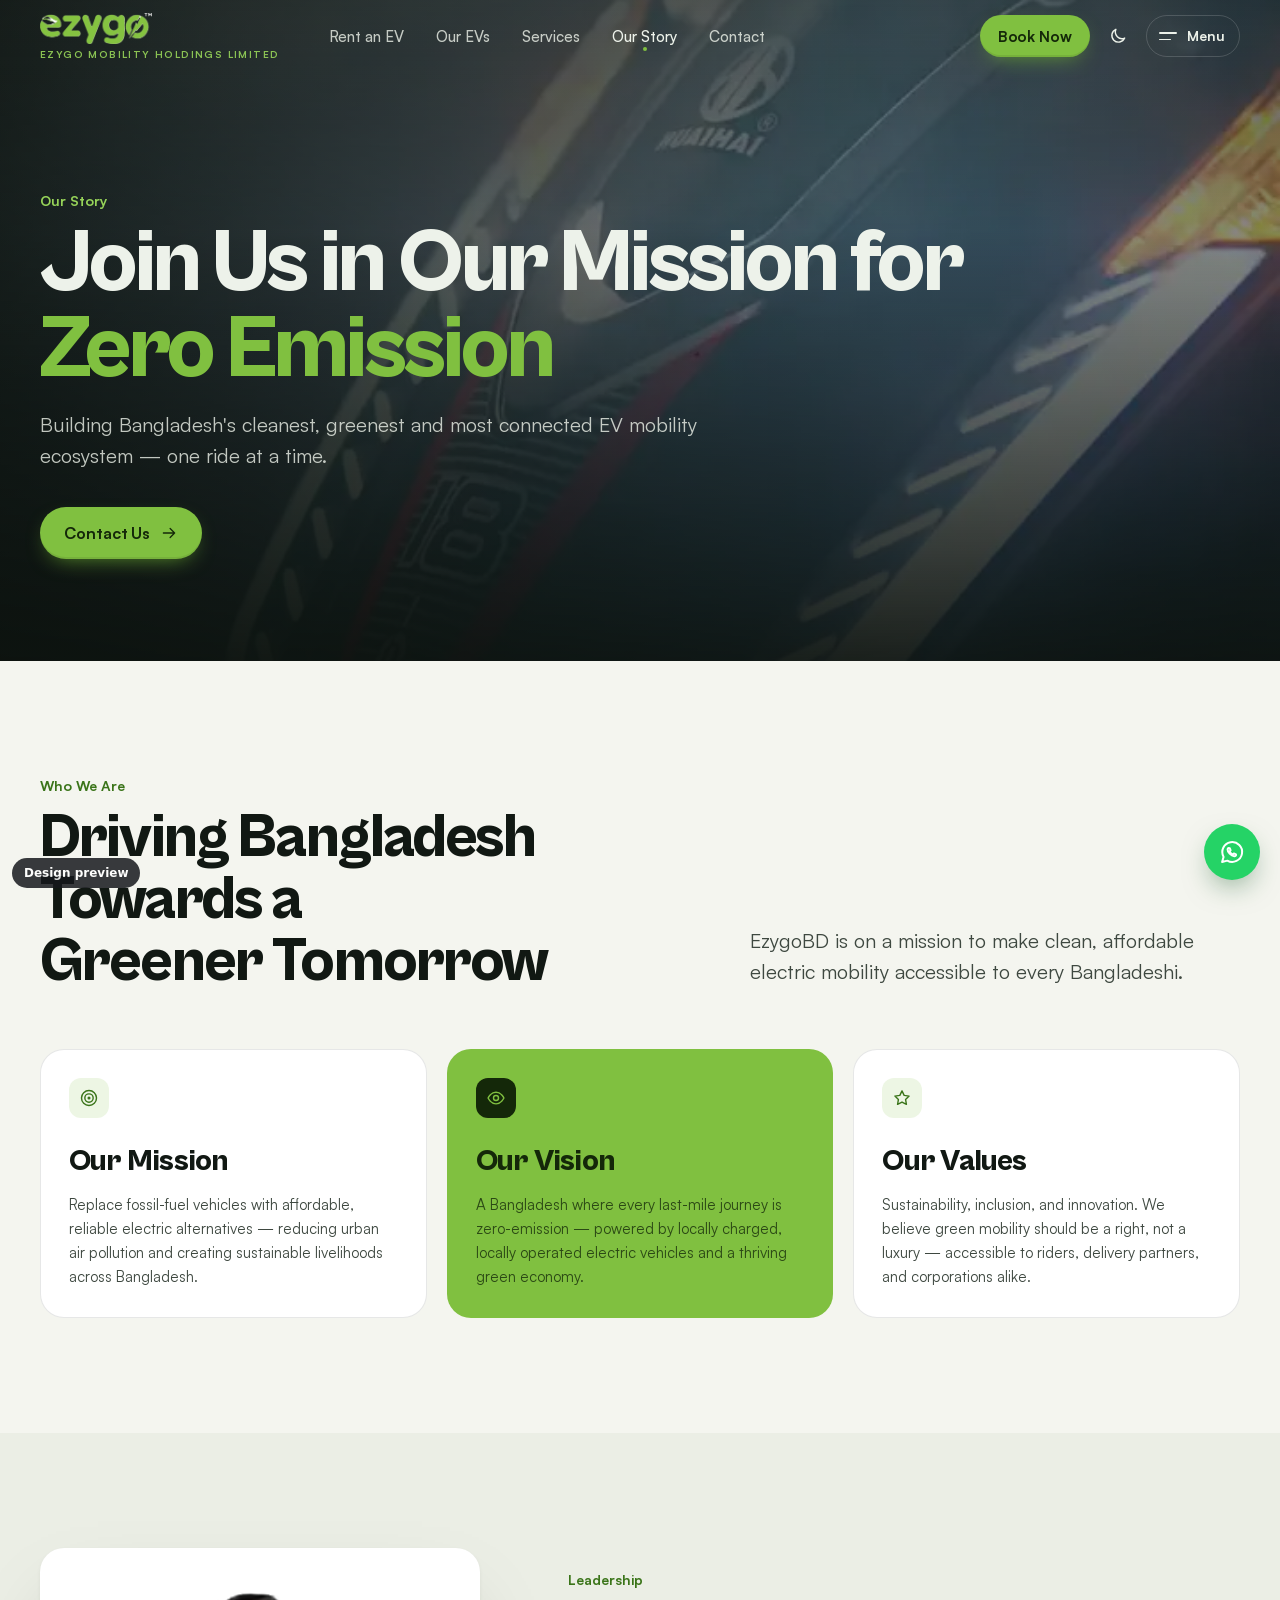
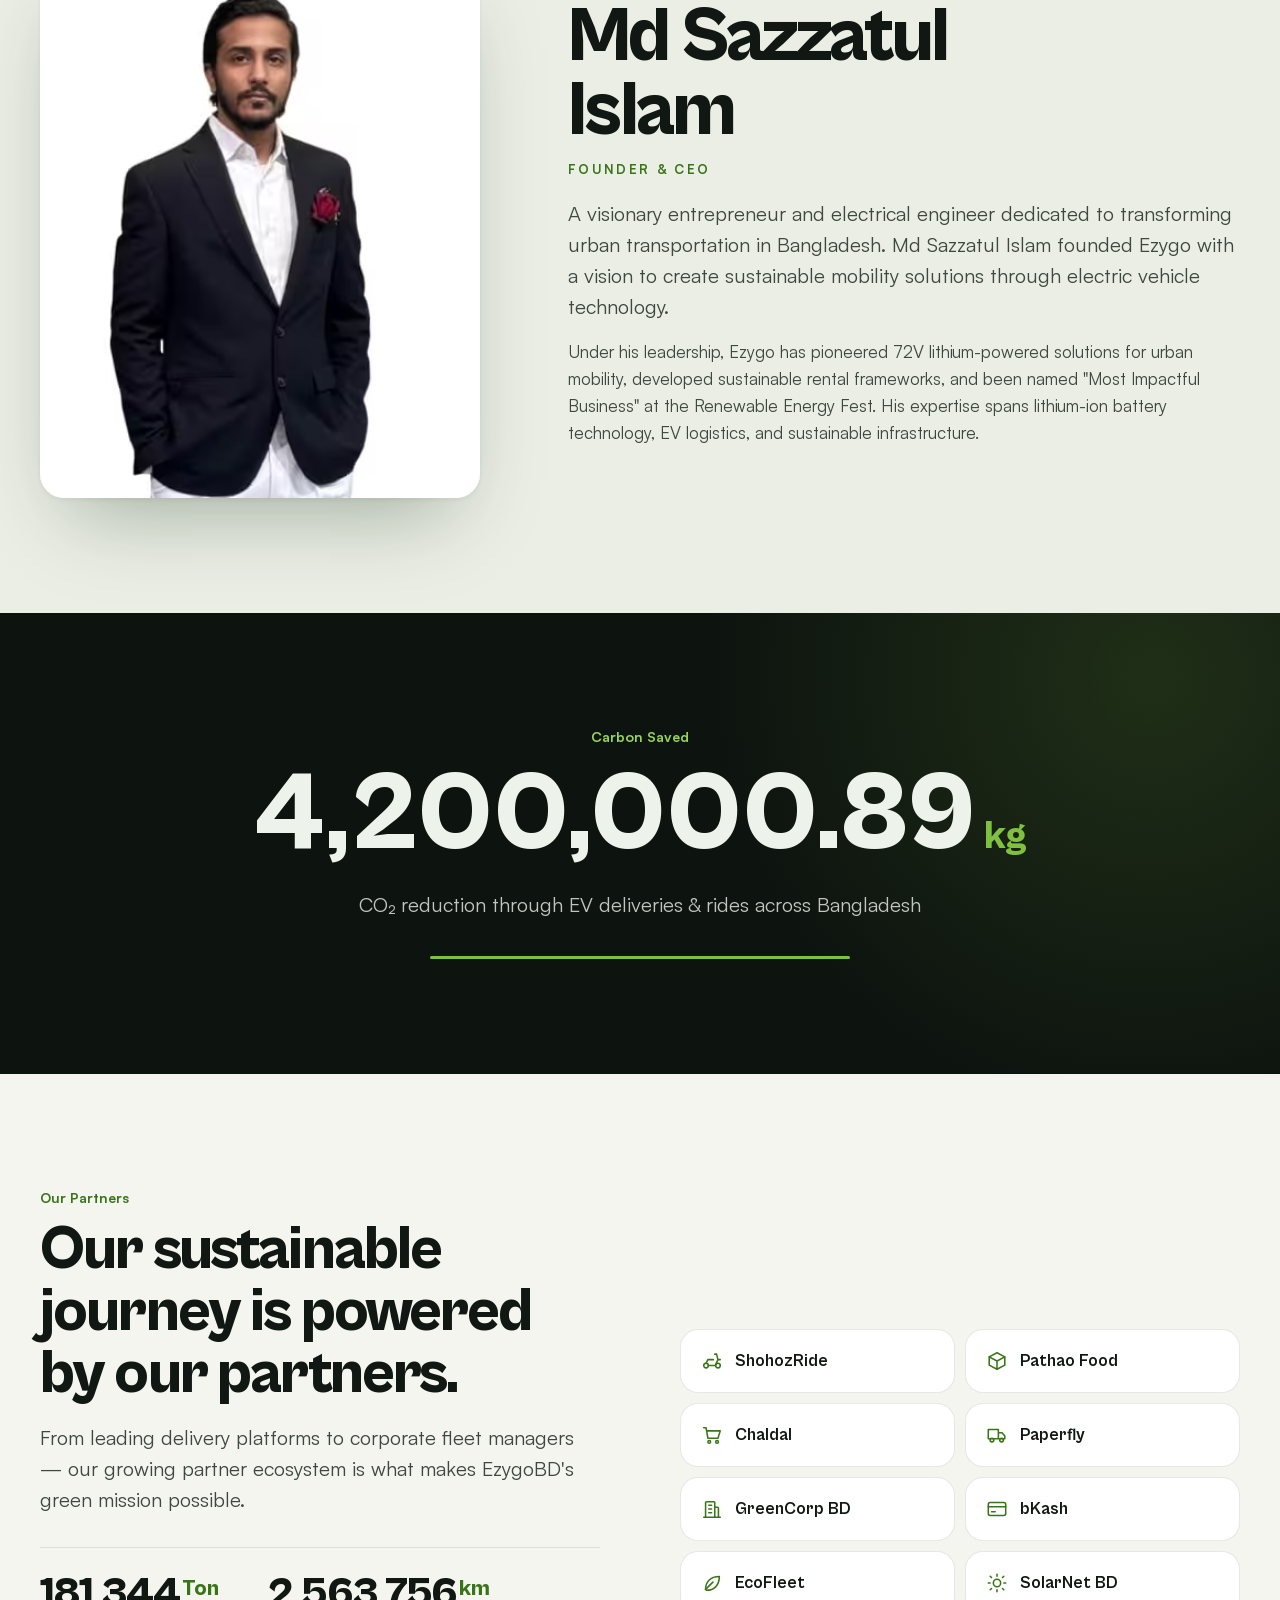
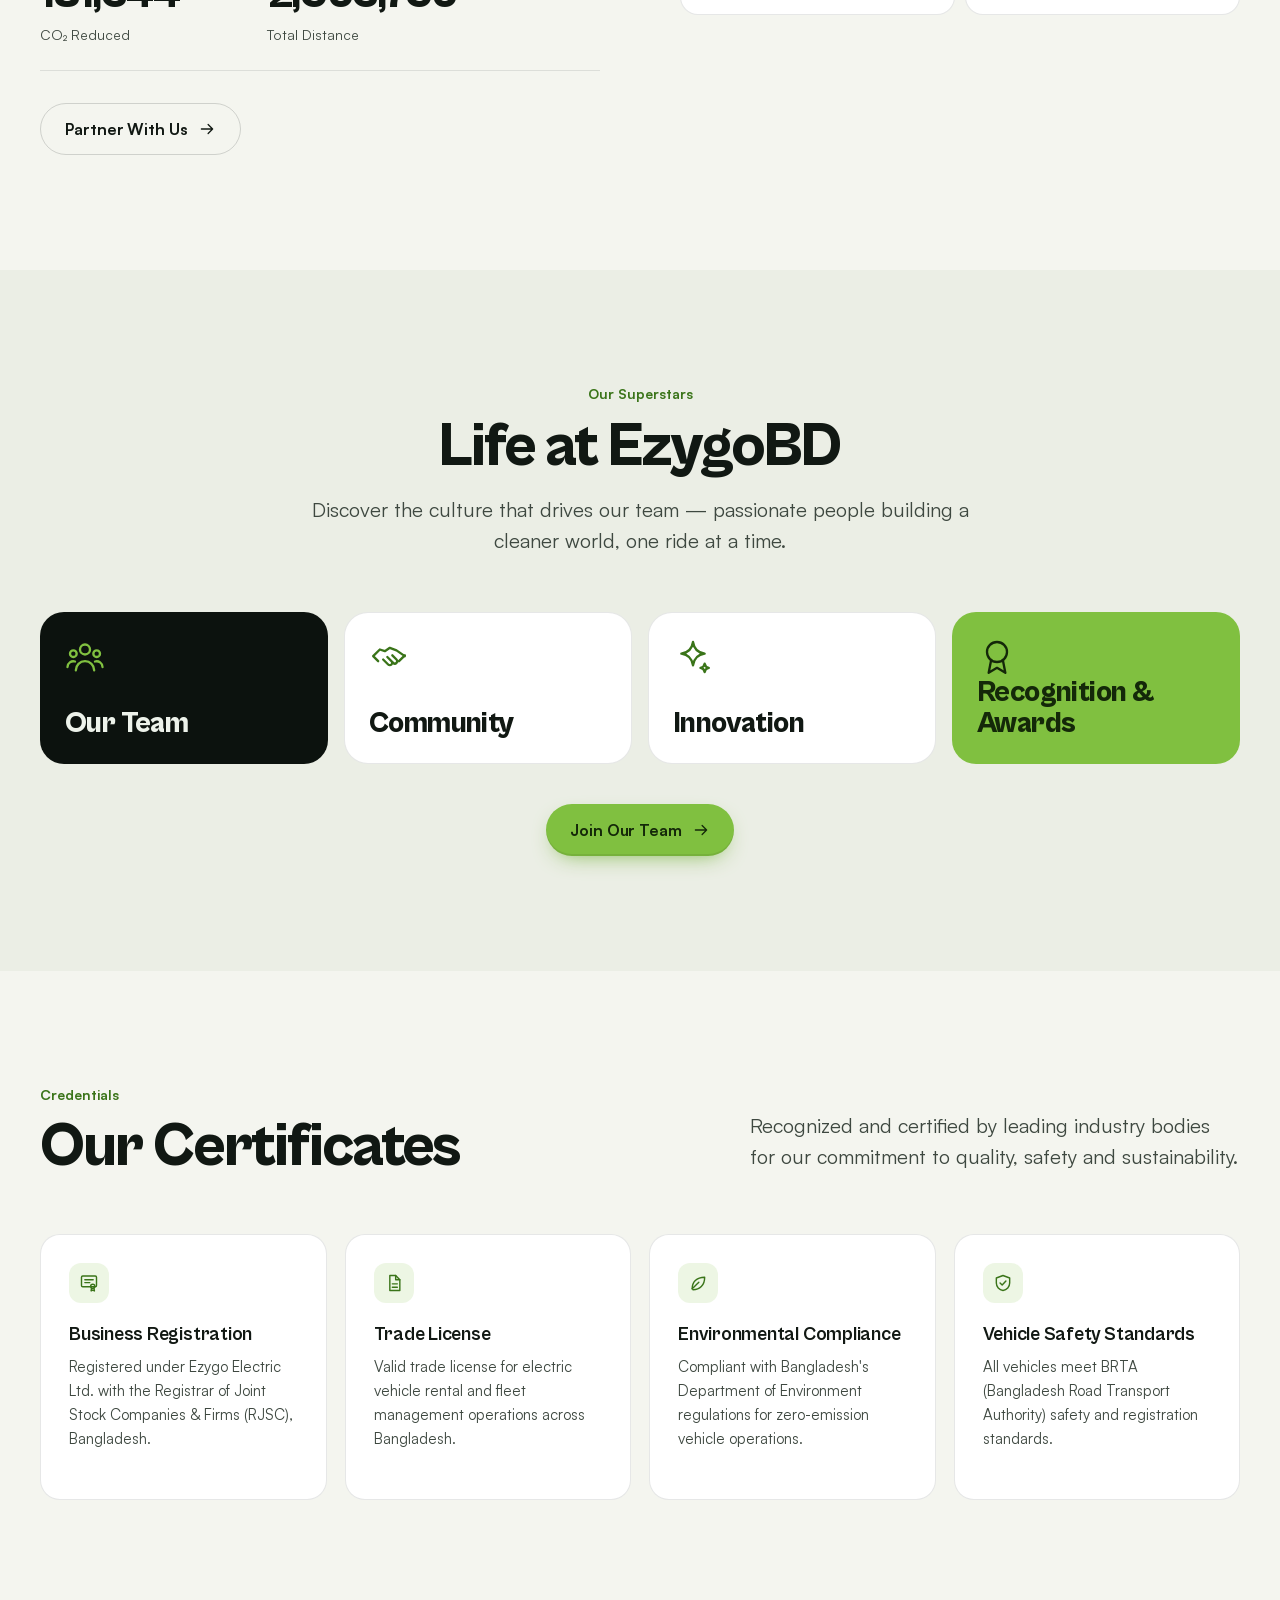
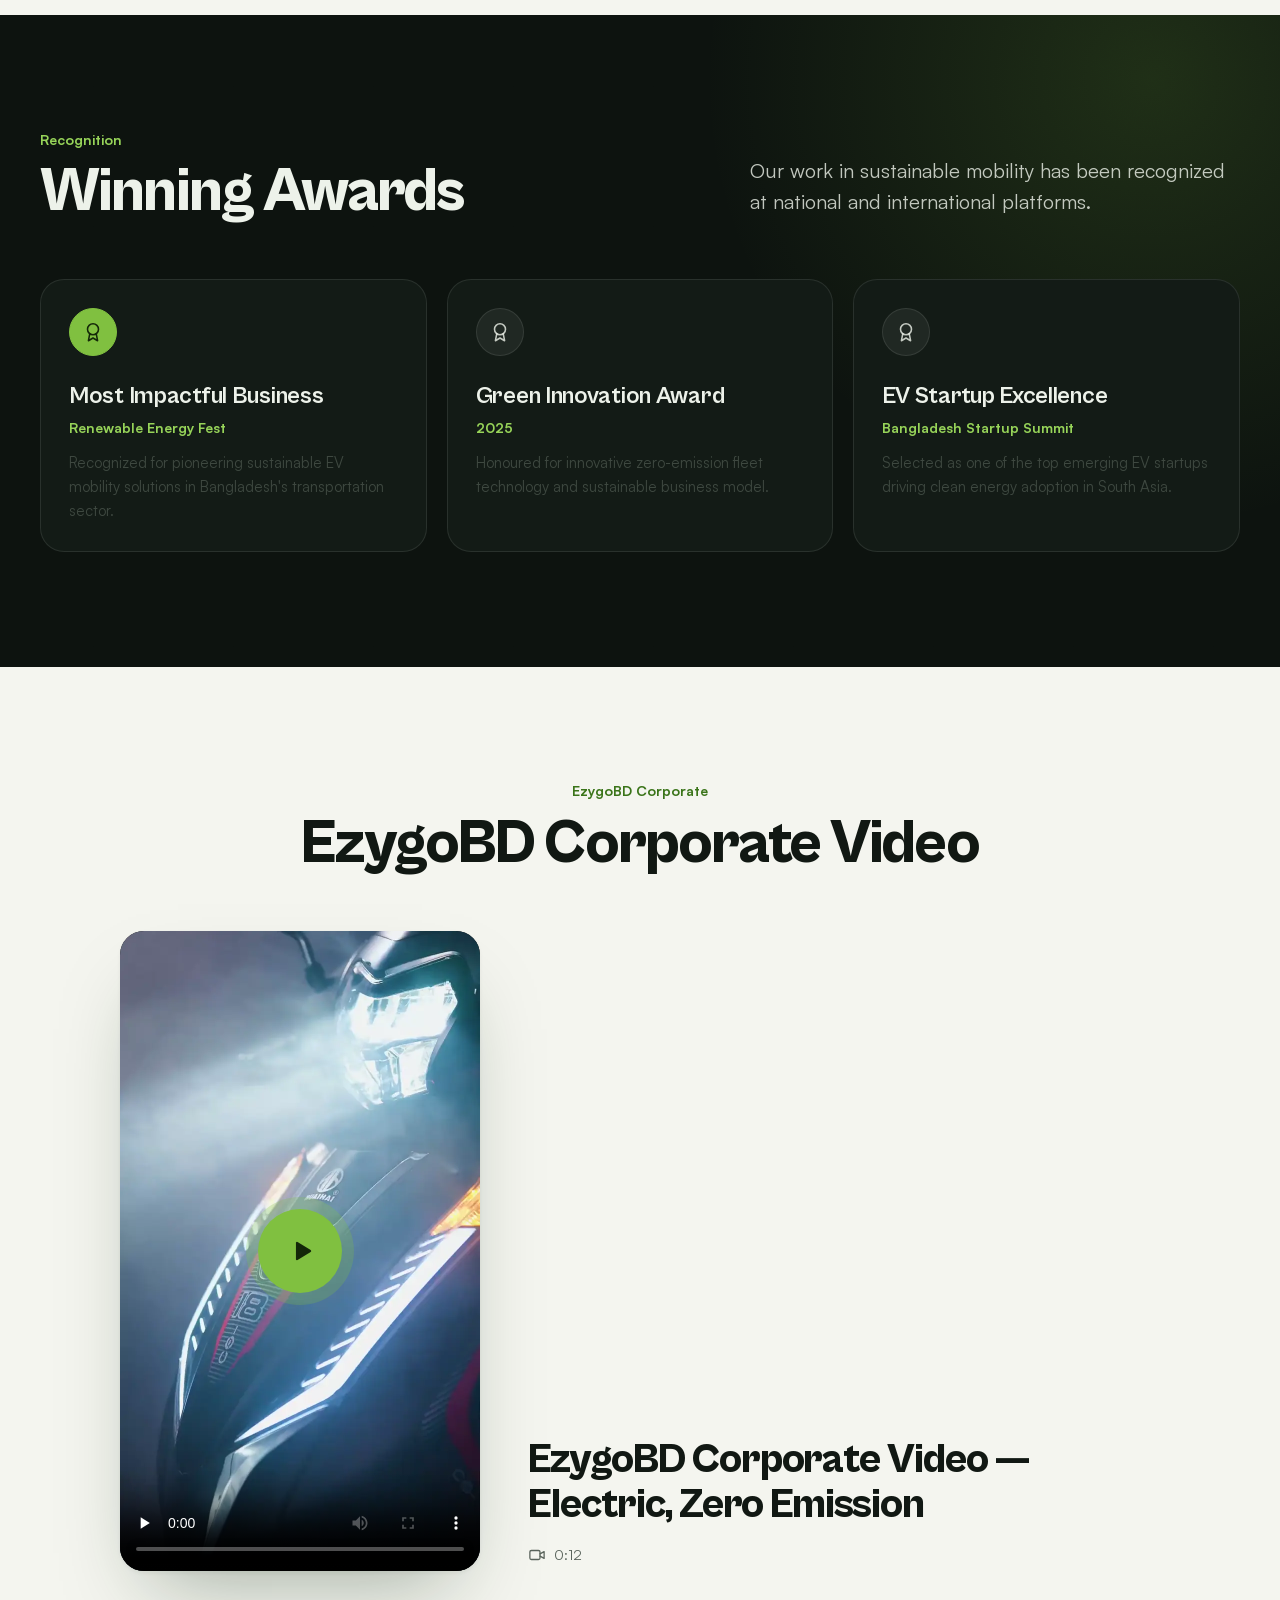
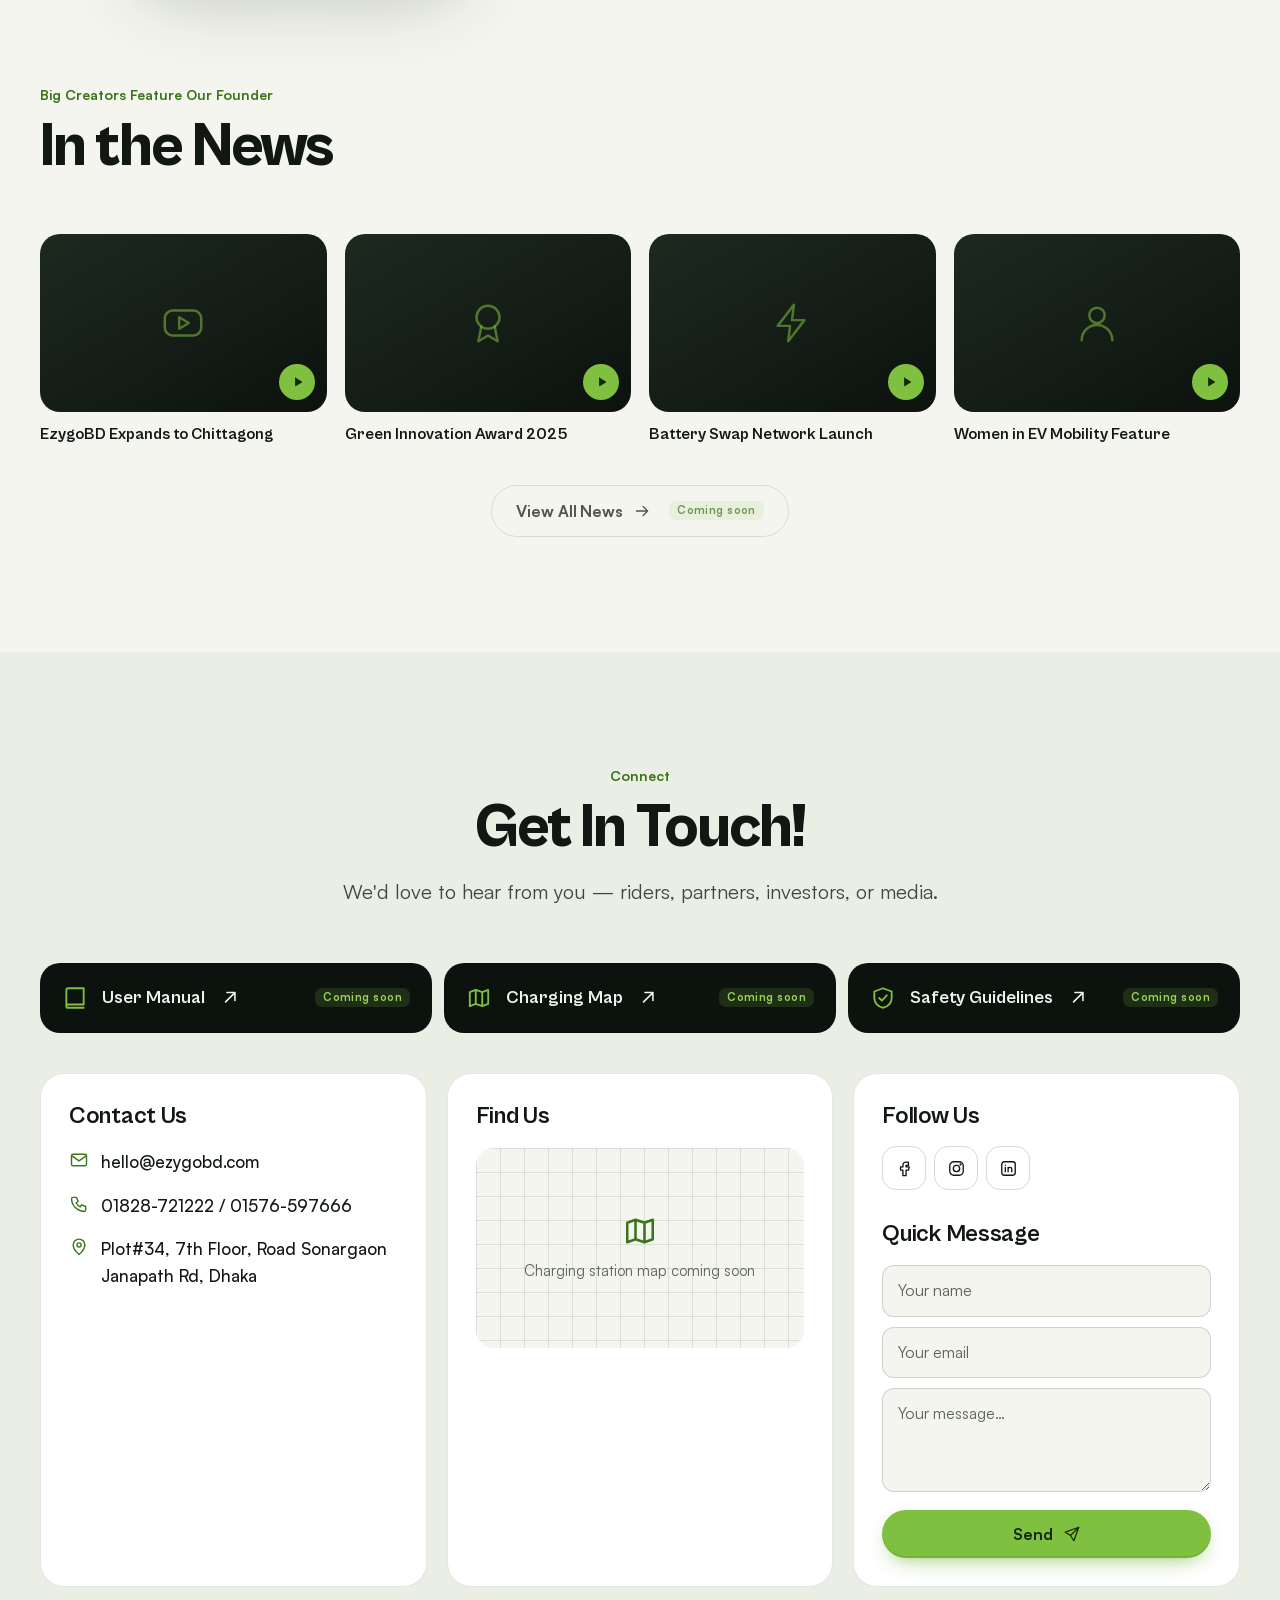
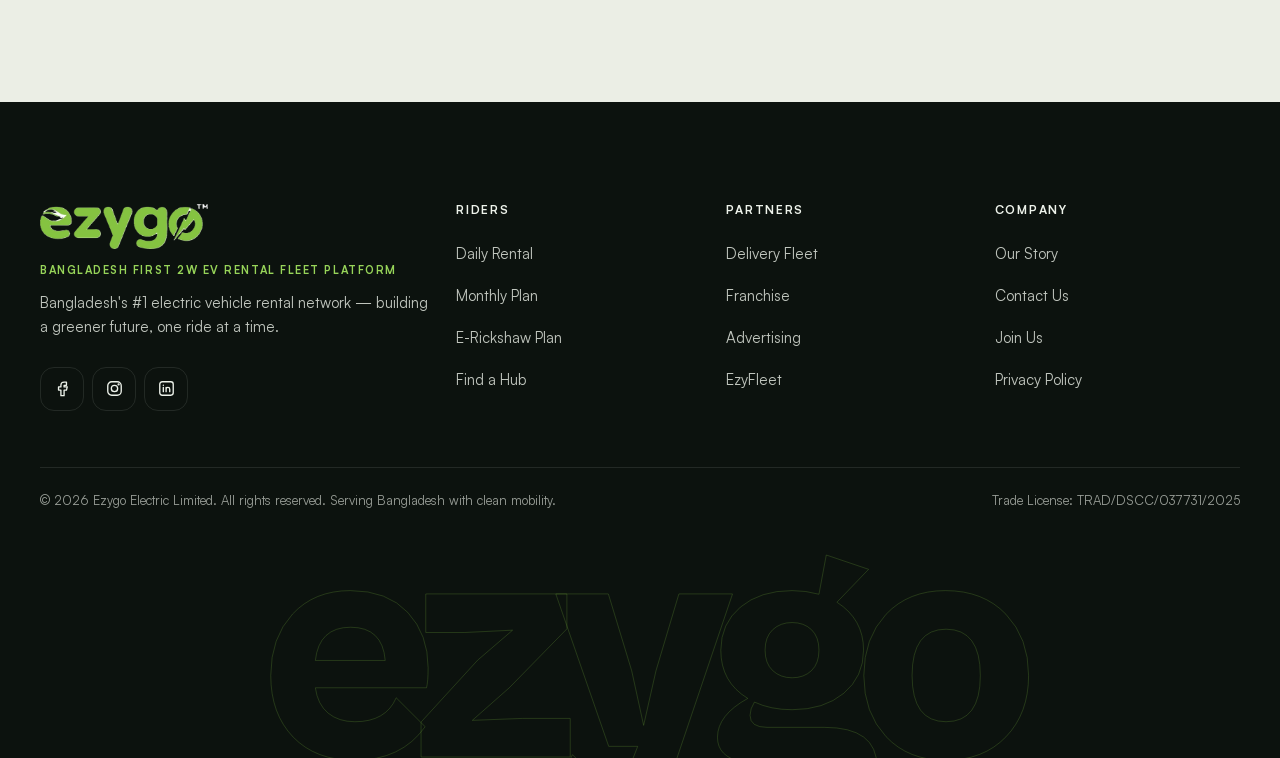
==== commit 87283255: "Fix independent audit findings: parity, phone UX, rate limit order - Rent form shows the chosen vehi" ====
--- a/preview/about.html
+++ b/preview/about.html
@@ -6,8 +6,8 @@
 
   <meta charset="UTF-8">
   <meta name="viewport" content="width=device-width, initial-scale=1, viewport-fit=cover">
-  <title>Our Story — EzygoBD | Zero-Emission Mobility for Bangladesh</title>
-  <meta name="description" content="The story behind EzygoBD: our mission, vision and values, founder Md Sazzatul Islam, partners, certificates and awards.">
+  <title>Our Story — EzygoBD | Bangladesh&#039;s #1 EV Rental Network</title>
+  <meta name="description" content="Learn about EzygoBD&#039;s story, mission, leadership, certificates, awards and sustainability impact.">
   <link rel="canonical" href="https://www.ezygobd.com/about.php">
   <meta name="color-scheme" content="light dark">
   <meta name="theme-color" content="#0C120E">
@@ -19,22 +19,22 @@
   <meta property="og:site_name" content="EzygoBD">
   <meta property="og:locale" content="en_US">
   <meta property="og:url" content="https://www.ezygobd.com/about.php">
-  <meta property="og:title" content="Our Story — EzygoBD | Zero-Emission Mobility for Bangladesh">
-  <meta property="og:description" content="The story behind EzygoBD: our mission, vision and values, founder Md Sazzatul Islam, partners, certificates and awards.">
+  <meta property="og:title" content="Our Story — EzygoBD | Bangladesh&#039;s #1 EV Rental Network">
+  <meta property="og:description" content="Learn about EzygoBD&#039;s story, mission, leadership, certificates, awards and sustainability impact.">
   <meta property="og:image" content="https://www.ezygobd.com/assets/img/og-cover.jpg">
   <meta property="og:image:width" content="1200">
   <meta property="og:image:height" content="630">
   <meta property="og:image:alt" content="EzygoBD — Bangladesh First 2W EV Rental Fleet Platform">
   <meta name="twitter:card" content="summary_large_image">
-  <meta name="twitter:title" content="Our Story — EzygoBD | Zero-Emission Mobility for Bangladesh">
-  <meta name="twitter:description" content="The story behind EzygoBD: our mission, vision and values, founder Md Sazzatul Islam, partners, certificates and awards.">
+  <meta name="twitter:title" content="Our Story — EzygoBD | Bangladesh&#039;s #1 EV Rental Network">
+  <meta name="twitter:description" content="Learn about EzygoBD&#039;s story, mission, leadership, certificates, awards and sustainability impact.">
   <meta name="twitter:image" content="https://www.ezygobd.com/assets/img/og-cover.jpg">
 
   <!-- Theme before paint (saved choice, else device setting); intro only once per visit -->
   <script>(function(d){var e=d.documentElement;e.className+=' js';setTimeout(function(){if(!window.ezygoReady)e.className=e.className.replace(' js','')},4000);try{var t=localStorage.getItem('ezygo-theme');if(t==='dark'||t==='light')e.setAttribute('data-theme',t);if(sessionStorage.getItem('ezygo-intro'))e.className+=' seen';sessionStorage.setItem('ezygo-intro','1')}catch(x){}})(document)</script>
   <link rel="preload" href="assets/fonts/cabinet-800.woff2" as="font" type="font/woff2" crossorigin>
   <link rel="preload" href="assets/fonts/satoshi-400.woff2" as="font" type="font/woff2" crossorigin>
-  <link rel="stylesheet" href="assets/css/site.css?v=3.1">
+  <link rel="stylesheet" href="assets/css/site.css?v=3.9">
   <script type="application/ld+json">
   {
     "@context": "https://schema.org",
@@ -78,11 +78,17 @@
 
   <div class="intro" aria-hidden="true"> 
-    <img src="assets/img/logo-480.webp" width="240" height="65" alt="">-
-    <span class="intro__bar"><span></span></span>-
-    <p class="intro__tag">Bangladesh First EV Network</p>+    <div class="intro__in">+
+      <span class="intro__glow"></span>+
+      <img src="assets/img/logo-480.webp" width="240" height="65" alt="">+
+      <div class="intro__meter"><span class="intro__bar"><span></span></span><span class="intro__pct">0</span></div>+
+      <p class="intro__tag">Bangladesh First EV Network</p>+
+    </div> 
   </div> 
@@ -366,13 +372,7 @@
 
         <div class="socials" data-reveal style="--i:5"> 
-          <a href="#" aria-label="LinkedIn"><svg class="ic" viewBox="0 0 24 24" width="24" height="24" fill="none" stroke="currentColor" stroke-width="1.7" stroke-linecap="round" stroke-linejoin="round" aria-hidden="true" focusable="false"><rect x="3.5" y="3.5" width="17" height="17" rx="3"/><path d="M8 10.5V16M8 7.8v.1M11.5 16v-3.2a2.3 2.3 0 0 1 4.6 0V16M11.5 10.5V16"/></svg></a>-
-          <a href="#" aria-label="X"><svg class="ic" viewBox="0 0 24 24" width="24" height="24" fill="none" stroke="currentColor" stroke-width="1.7" stroke-linecap="round" stroke-linejoin="round" aria-hidden="true" focusable="false"><path d="M4 4l16 16M20 4L4 20"/></svg></a>-
-          <a href="#" aria-label="Facebook"><svg class="ic" viewBox="0 0 24 24" width="24" height="24" fill="none" stroke="currentColor" stroke-width="1.7" stroke-linecap="round" stroke-linejoin="round" aria-hidden="true" focusable="false"><path d="M14 8h3V4h-3a4 4 0 0 0-4 4v2H7v4h3v7h4v-7h3l1-4h-4V8z"/></svg></a>-
-        </div>+                  </div> 
       </div> 
@@ -642,7 +642,7 @@
 
       </div> 
-      <p class="center-cta" data-reveal><a href="#" class="btn btn--line">View All News <svg class="ic" viewBox="0 0 24 24" width="24" height="24" fill="none" stroke="currentColor" stroke-width="1.7" stroke-linecap="round" stroke-linejoin="round" aria-hidden="true" focusable="false"><path d="M4.5 12h15M13.5 6l6 6-6 6"/></svg></a></p>+      <p class="center-cta" data-reveal><span class="btn btn--line is-soon" aria-disabled="true">View All News <svg class="ic" viewBox="0 0 24 24" width="24" height="24" fill="none" stroke="currentColor" stroke-width="1.7" stroke-linecap="round" stroke-linejoin="round" aria-hidden="true" focusable="false"><path d="M4.5 12h15M13.5 6l6 6-6 6"/></svg><small class="soon">Coming soon</small></span></p> 
     </div> 
@@ -668,13 +668,7 @@
 
       <div class="res" data-stagger="pop"> 
-        <a href="#" class="res__card"><svg class="ic" viewBox="0 0 24 24" width="24" height="24" fill="none" stroke="currentColor" stroke-width="1.7" stroke-linecap="round" stroke-linejoin="round" aria-hidden="true" focusable="false"><path d="M4 4.5A1.5 1.5 0 0 1 5.5 3H20v15H5.5A1.5 1.5 0 0 0 4 19.5v-15zM4 19.5A1.5 1.5 0 0 0 5.5 21H20"/></svg><span>User Manual</span><svg class="ic" viewBox="0 0 24 24" width="24" height="24" fill="none" stroke="currentColor" stroke-width="1.7" stroke-linecap="round" stroke-linejoin="round" aria-hidden="true" focusable="false"><path d="M7 17L17 7M8.5 7H17v8.5"/></svg></a>-
-        <a href="#" class="res__card"><svg class="ic" viewBox="0 0 24 24" width="24" height="24" fill="none" stroke="currentColor" stroke-width="1.7" stroke-linecap="round" stroke-linejoin="round" aria-hidden="true" focusable="false"><path d="M9 4.5L3.5 6.5v13L9 17.5l6 2 5.5-2v-13L15 6.5l-6-2zM9 4.5v13M15 6.5v13"/></svg><span>Charging Map</span><svg class="ic" viewBox="0 0 24 24" width="24" height="24" fill="none" stroke="currentColor" stroke-width="1.7" stroke-linecap="round" stroke-linejoin="round" aria-hidden="true" focusable="false"><path d="M7 17L17 7M8.5 7H17v8.5"/></svg></a>-
-        <a href="#" class="res__card"><svg class="ic" viewBox="0 0 24 24" width="24" height="24" fill="none" stroke="currentColor" stroke-width="1.7" stroke-linecap="round" stroke-linejoin="round" aria-hidden="true" focusable="false"><path d="M12 3l8 3v6c0 4.5-3.4 8.3-8 9-4.6-.7-8-4.5-8-9V6l8-3z"/><path d="M8.5 12l2.5 2.5 4.5-5"/></svg><span>Safety Guidelines</span><svg class="ic" viewBox="0 0 24 24" width="24" height="24" fill="none" stroke="currentColor" stroke-width="1.7" stroke-linecap="round" stroke-linejoin="round" aria-hidden="true" focusable="false"><path d="M7 17L17 7M8.5 7H17v8.5"/></svg></a>-
-      </div>+        <span class="res__card is-soon" aria-disabled="true"><svg class="ic" viewBox="0 0 24 24" width="24" height="24" fill="none" stroke="currentColor" stroke-width="1.7" stroke-linecap="round" stroke-linejoin="round" aria-hidden="true" focusable="false"><path d="M4 4.5A1.5 1.5 0 0 1 5.5 3H20v15H5.5A1.5 1.5 0 0 0 4 19.5v-15zM4 19.5A1.5 1.5 0 0 0 5.5 21H20"/></svg><span>User Manual</span><svg class="ic" viewBox="0 0 24 24" width="24" height="24" fill="none" stroke="currentColor" stroke-width="1.7" stroke-linecap="round" stroke-linejoin="round" aria-hidden="true" focusable="false"><path d="M7 17L17 7M8.5 7H17v8.5"/></svg><small class="soon">Coming soon</small></span>        <span class="res__card is-soon" aria-disabled="true"><svg class="ic" viewBox="0 0 24 24" width="24" height="24" fill="none" stroke="currentColor" stroke-width="1.7" stroke-linecap="round" stroke-linejoin="round" aria-hidden="true" focusable="false"><path d="M9 4.5L3.5 6.5v13L9 17.5l6 2 5.5-2v-13L15 6.5l-6-2zM9 4.5v13M15 6.5v13"/></svg><span>Charging Map</span><svg class="ic" viewBox="0 0 24 24" width="24" height="24" fill="none" stroke="currentColor" stroke-width="1.7" stroke-linecap="round" stroke-linejoin="round" aria-hidden="true" focusable="false"><path d="M7 17L17 7M8.5 7H17v8.5"/></svg><small class="soon">Coming soon</small></span>        <span class="res__card is-soon" aria-disabled="true"><svg class="ic" viewBox="0 0 24 24" width="24" height="24" fill="none" stroke="currentColor" stroke-width="1.7" stroke-linecap="round" stroke-linejoin="round" aria-hidden="true" focusable="false"><path d="M12 3l8 3v6c0 4.5-3.4 8.3-8 9-4.6-.7-8-4.5-8-9V6l8-3z"/><path d="M8.5 12l2.5 2.5 4.5-5"/></svg><span>Safety Guidelines</span><svg class="ic" viewBox="0 0 24 24" width="24" height="24" fill="none" stroke="currentColor" stroke-width="1.7" stroke-linecap="round" stroke-linejoin="round" aria-hidden="true" focusable="false"><path d="M7 17L17 7M8.5 7H17v8.5"/></svg><small class="soon">Coming soon</small></span>      </div> 
       <div class="connect" data-stagger> 
@@ -712,9 +706,7 @@
 
             <a href="https://www.instagram.com/rent_ezygo" aria-label="Instagram" target="_blank" rel="noopener noreferrer"><svg class="ic" viewBox="0 0 24 24" width="24" height="24" fill="none" stroke="currentColor" stroke-width="1.7" stroke-linecap="round" stroke-linejoin="round" aria-hidden="true" focusable="false"><rect x="3.5" y="3.5" width="17" height="17" rx="5"/><circle cx="12" cy="12" r="4"/><circle cx="17.2" cy="6.8" r=".6" fill="currentColor"/></svg></a> 
-            <a href="#" aria-label="YouTube"><svg class="ic" viewBox="0 0 24 24" width="24" height="24" fill="none" stroke="currentColor" stroke-width="1.7" stroke-linecap="round" stroke-linejoin="round" aria-hidden="true" focusable="false"><rect x="2.5" y="5.5" width="19" height="13" rx="4"/><path d="M10 9v6l5-3-5-3z"/></svg></a>-
-            <a href="https://www.linkedin.com/company/ezygo-mobility-holdings-limited/" aria-label="LinkedIn" target="_blank" rel="noopener noreferrer"><svg class="ic" viewBox="0 0 24 24" width="24" height="24" fill="none" stroke="currentColor" stroke-width="1.7" stroke-linecap="round" stroke-linejoin="round" aria-hidden="true" focusable="false"><rect x="3.5" y="3.5" width="17" height="17" rx="3"/><path d="M8 10.5V16M8 7.8v.1M11.5 16v-3.2a2.3 2.3 0 0 1 4.6 0V16M11.5 10.5V16"/></svg></a>+                        <a href="https://www.linkedin.com/company/ezygo-mobility-holdings-limited/" aria-label="LinkedIn" target="_blank" rel="noopener noreferrer"><svg class="ic" viewBox="0 0 24 24" width="24" height="24" fill="none" stroke="currentColor" stroke-width="1.7" stroke-linecap="round" stroke-linejoin="round" aria-hidden="true" focusable="false"><rect x="3.5" y="3.5" width="17" height="17" rx="3"/><path d="M8 10.5V16M8 7.8v.1M11.5 16v-3.2a2.3 2.3 0 0 1 4.6 0V16M11.5 10.5V16"/></svg></a> 
           </div> 
@@ -722,9 +714,7 @@
 
           <form action="form-handler.html" method="POST" data-form="contact" class="fields quick" id="message"> 
-            <input type="hidden" name="form_type" value="contact">-
-            <p class="form-msg form-msg--ok" data-notice="success" role="status" hidden>Thank you. Your message is in.</p>+            <input type="hidden" name="form_type" value="contact"><div class="hp" aria-hidden="true"><label for="hp-1">Leave this empty</label><input type="text" id="hp-1" name="website" tabindex="-1" autocomplete="off"></div><input type="hidden" name="_t" value="1794945670">            <p class="form-msg form-msg--ok" data-notice="success" role="status" hidden>Thank you. Your message is in.</p> 
             <p class="form-msg form-msg--err" data-notice="error" role="alert" hidden>Your message didn't go through. Please try again.</p> 
@@ -774,9 +764,7 @@
 
             <a href="https://www.linkedin.com/company/ezygo-mobility-holdings-limited/" aria-label="LinkedIn" rel="noopener noreferrer" target="_blank"><svg class="ic" viewBox="0 0 24 24" width="24" height="24" fill="none" stroke="currentColor" stroke-width="1.7" stroke-linecap="round" stroke-linejoin="round" aria-hidden="true" focusable="false"><rect x="3.5" y="3.5" width="17" height="17" rx="3"/><path d="M8 10.5V16M8 7.8v.1M11.5 16v-3.2a2.3 2.3 0 0 1 4.6 0V16M11.5 10.5V16"/></svg></a> 
-            <a href="#" aria-label="YouTube" rel="noopener noreferrer"><svg class="ic" viewBox="0 0 24 24" width="24" height="24" fill="none" stroke="currentColor" stroke-width="1.7" stroke-linecap="round" stroke-linejoin="round" aria-hidden="true" focusable="false"><rect x="2.5" y="5.5" width="19" height="13" rx="4"/><path d="M10 9v6l5-3-5-3z"/></svg></a>-
-          </div>+                      </div> 
         </div> 
@@ -828,7 +816,7 @@
 
             <li><a href="join.html">Join Us</a></li> 
-            <li><a href="#">Privacy Policy</a></li>+            <li><a href="privacy.html">Privacy Policy</a></li> 
           </ul> 
@@ -870,7 +858,7 @@
 
  
-  <script src="assets/js/site.js?v=3.1" defer></script>+  <script src="assets/js/site.js?v=3.9" defer></script> 
 </body> 
--- a/preview/assets/css/site.css
+++ b/preview/assets/css/site.css
@@ -1182,3 +1182,292 @@
 .trio__n { color: var(--green); }
 @media (max-width: 767px) { .js [data-reveal="left"], .js [data-reveal="right"] { transform: translateY(20px); } }
 .form-card [role="tabpanel"]:focus-visible { outline-offset: 6px; }
+
+.hp { position: absolute; left: -9999px; width: 1px; height: 1px; overflow: hidden; }
+.is-soon { cursor: default; opacity: .72; position: relative; }
+.is-soon:hover { transform: none !important; }
+.soon { display: inline-block; margin-left: auto; padding: 4px 8px; border-radius: 7px; font: 700 .6875rem/1 var(--f-text); letter-spacing: .04em; background: rgba(128, 192, 64, .16); color: var(--lime-2); white-space: nowrap; }
+.btn.is-soon .soon, .store.is-soon .soon { margin-left: 8px; background: var(--lime-soft); color: var(--green); }
+.res__card.is-soon .ic:last-child { display: none; }
+.hero--short .hero__in { min-height: 0; padding-bottom: clamp(48px, 7vw, 88px); }
+.prose h2 { margin: 44px 0 14px; }
+.prose h2:first-child { margin-top: 0; }
+.prose p, .prose li { color: var(--ink-2); max-width: 44em; }
+.prose p + p { margin-top: 12px; }
+.prose ul { margin: 12px 0 16px; display: grid; gap: 10px; }
+.prose li { position: relative; padding-left: 22px; }
+.prose li::before { content: ""; position: absolute; left: 2px; top: 11px; width: 8px; height: 8px; border-radius: 2px; background: var(--lime); }
+.prose strong { color: var(--ink); }
+
+/* =========================================================================
+   Clean-up pass: no dash labels, one card language, clear hierarchy
+   ========================================================================= */
+
+/* Section labels: plain small text, no line or diamond */
+.kick { display: block; gap: 0; margin-bottom: 12px; font: 600 .875rem/1.3 var(--f-text); letter-spacing: 0; text-transform: none; color: var(--green); }
+.kick::before { content: none; display: none; }
+.hero .kick, .sec--night .kick, .on-night .kick { color: var(--lime-2); }
+
+/* Headline → lead spacing is the same everywhere */
+.head .lead, .d1 + .lead, .d2 + .lead, .d3 + .lead { margin-top: 16px; }
+.head { margin-bottom: clamp(36px, 4.5vw, 56px); }
+@media (min-width: 900px) { .head--split { align-items: end; } .head--split .lead { padding-bottom: 6px; } }
+
+/* One card language: hairline border, no resting shadow, gentle lift on hover */
+:root { --r-lg: 20px; --r-xl: 24px; --card-pad: clamp(22px, 2.4vw, 28px); }
+.bike, .ben, .prod, .format, .mini, .mvv__card, .opp, .person, .metric, .trio li, .connect__col, .partner, .life__tile, .info, .logo-chip, .tech, .form-card {
+  box-shadow: none; border: 1px solid var(--line);
+}
+.bike:hover, .ben:hover, .prod:hover, .format:hover, .mini:hover, .mvv__card:hover, .opp:hover, .person:hover, .partner:hover, .life__tile:hover {
+  transform: translateY(-3px); box-shadow: 0 18px 40px -24px rgba(12, 40, 18, .35); border-color: var(--line-2);
+}
+.form-card { box-shadow: 0 30px 70px -40px rgba(12, 40, 18, .45); }
+.on-night .form-card, .sec--night .form-card { border-color: transparent; box-shadow: 0 30px 70px -36px rgba(0, 0, 0, .8); }
+.bike--feat, .format--feat, .opp--night, .info--night, .metric:first-child, .life__tile--tall { border-color: transparent; }
+.mvv__card--feat, .info--lime, .life__tile--wide { border-color: transparent; }
+.ben, .format, .mini, .mvv__card, .opp, .trio li, .connect__col { padding: var(--card-pad); }
+
+/* Icon tiles: one size, one place (top-left), same gap to the title */
+.feat__ic, .mini__ic, .format__ic, .opp__ic, .ben__ic, .mvv__ic, .info__ic, .fo__ic, .why__ic, .cat__ic {
+  width: 40px; height: 40px; border-radius: 12px; margin: 0 0 20px;
+}
+.feat__ic .ic, .mini__ic .ic, .format__ic .ic, .opp__ic .ic, .ben__ic .ic, .mvv__ic .ic, .info__ic .ic, .fo__ic .ic, .why__ic .ic { width: 20px; height: 20px; }
+.feat__ic { margin-top: 16px; }
+.fo__ic, .why__ic { margin: 0; }
+.ben__ic { background: var(--lime-soft); color: var(--green); }
+.mvv__ic { margin-bottom: 28px; }
+
+/* Card titles and body text: clear two-step hierarchy */
+.mini .h4, .format .h3, .opp .h3, .opp .h4, .ben .h4, .feat .h4 { font-size: 1.1875rem; line-height: 1.25; letter-spacing: -.012em; }
+.mvv__card .d3 { font-size: clamp(1.5rem, 1.3rem + .8vw, 1.9rem); }
+.mini p, .format__p, .opp p, .ben li, .feat p, .mvv__card p, .person__bio, .award p:last-child { font-size: .9375rem; line-height: 1.6; color: var(--ink-2); }
+.opp--night p, .format--feat .format__p, .mvv__card--feat p { color: inherit; opacity: .78; }
+
+/* Prices / tags at the bottom of cards line up across a row */
+.mini, .format, .opp { height: 100%; }
+.format__price, .opp__hl, .mini__badge { margin-top: auto; }
+.format__price { padding-top: 16px; }
+.opp p, .mini p { margin-bottom: 20px; }
+
+/* Bike cards: calmer spec list, price and button on one baseline */
+.bike__body { padding: var(--card-pad); }
+.bike__name { font-size: 1.75rem; }
+.specs { margin: 18px 0 20px; }
+.specs div { padding: 9px 0; font-size: .9rem; }
+.bike__foot { padding-top: 4px; }
+
+/* Feature row: icons inline with numbers, quieter separators */
+@media (min-width: 1080px) { .feats--4 .feat { padding: 4px 28px; } }
+
+/* Team cards */
+.person__body { padding: var(--card-pad); }
+.person__dept { margin-bottom: 12px; }
+.person .d3 { margin-top: 18px; font-size: 1.5rem; }
+
+/* Awards on night: hairline only */
+.award { border-radius: var(--r-xl); padding: var(--card-pad); }
+.award__ic { width: 48px; height: 48px; }
+.award__ic .ic { width: 22px; height: 22px; }
+
+/* Stat bars and metrics: tighter labels */
+.metric { padding: 22px; }
+.metric__l, .stat__l { font-size: .8125rem; }
+.cat .mini { border: 0; border-bottom: 1px solid var(--line); border-radius: 0; height: auto; padding: 22px 12px; }
+.cat .mini:hover { transform: none; box-shadow: none; }
+.cat .mini p { margin-bottom: 10px; }
+.cat__ic { margin: 0; width: 48px; height: 48px; border-radius: 14px; }
+
+.founder__ring { display: none; }
+.founder__photo { margin: 0; }
+.res__card { min-width: 0; }
+.res__card span { min-width: 0; }
+@media (max-width: 400px) { .res__card { padding: 18px; font-size: 1rem; gap: 10px; } }
+
+/* =========================================================================
+   Glass + emphasis pass
+   ========================================================================= */
+
+/* Readability: stronger secondary text in both modes */
+:root { --ink-2: #3E4840; --on-night-2: rgba(237, 242, 234, .8); --on-night-3: rgba(237, 242, 234, .62); }
+:root[data-theme="dark"] { --ink-2: rgba(237, 242, 234, .8); --ink-3: rgba(237, 242, 234, .62); }
+@media (prefers-color-scheme: dark) { :root:not([data-theme="light"]) { --ink-2: rgba(237, 242, 234, .8); --ink-3: rgba(237, 242, 234, .62); } }
+.specs dt, .bike__line, .stat__l, .metric__l, .info small, .person__role { color: var(--ink-2); }
+.small, .fineprint, .stat__l, .metric__l { font-size: .875rem; }
+
+/* Soft colour field behind glass sections so the frosting reads */
+.sec--glass { position: relative; overflow: hidden; isolation: isolate; }
+.blobs { position: absolute; inset: 0; z-index: -1; pointer-events: none; }
+.blobs span { position: absolute; border-radius: 50%; filter: blur(70px); opacity: .55; }
+.blobs span:nth-child(1) { width: 520px; height: 520px; left: 50%; top: 32%; margin-left: -260px; background: rgba(128, 192, 64, .55); }
+.blobs span:nth-child(2) { width: 380px; height: 380px; left: -80px; top: 10%; background: rgba(210, 225, 190, .9); }
+.blobs span:nth-child(3) { width: 420px; height: 420px; right: -120px; bottom: -60px; background: rgba(150, 200, 110, .35); }
+[data-theme="dark"] .blobs span { opacity: .3; }
+@media (prefers-color-scheme: dark) { :root:not([data-theme="light"]) .blobs span { opacity: .3; } }
+
+/* Glass bike cards */
+.sec--glass .bike {
+  background: rgba(255, 255, 255, .62); border: 1px solid rgba(255, 255, 255, .75);
+  -webkit-backdrop-filter: blur(18px) saturate(1.3); backdrop-filter: blur(18px) saturate(1.3);
+  box-shadow: 0 1px 0 rgba(255, 255, 255, .7) inset, 0 24px 50px -32px rgba(12, 40, 18, .4);
+}
+[data-theme="dark"] .sec--glass .bike { background: rgba(30, 42, 34, .55); border-color: rgba(255, 255, 255, .1); box-shadow: 0 1px 0 rgba(255, 255, 255, .06) inset, 0 24px 50px -30px rgba(0, 0, 0, .7); }
+@media (prefers-color-scheme: dark) { :root:not([data-theme="light"]) .sec--glass .bike { background: rgba(30, 42, 34, .55); border-color: rgba(255, 255, 255, .1); } }
+.sec--glass .bike .specs, .sec--glass .bike .specs div { border-color: rgba(17, 24, 19, .09); }
+
+/* The pick: dark glass, lime ring, raised, flagged */
+.sec--glass .bike--feat {
+  background: linear-gradient(170deg, rgba(22, 34, 26, .9), rgba(12, 18, 14, .94)); border: 1.5px solid rgba(128, 192, 64, .75); color: var(--on-night);
+  box-shadow: 0 0 0 6px rgba(128, 192, 64, .14), 0 40px 80px -36px rgba(40, 90, 20, .7);
+}
+.sec--glass .bike--feat .specs, .sec--glass .bike--feat .specs div { border-color: rgba(255, 255, 255, .1); }
+.bike--feat .bike__name { color: #fff; }
+.bike--feat .price { color: var(--lime); }
+.bike__flag { top: 14px; left: 14px; padding: 8px 12px; background: var(--lime); color: var(--lime-ink); font-size: .8125rem; box-shadow: 0 8px 20px -8px rgba(80, 140, 30, .9); z-index: 2; }
+.bike__flag .ic { color: var(--lime-ink); }
+.bike--sheet .bike__flag { left: auto; right: 14px; }
+@media (min-width: 1080px) {
+  .bikes { align-items: center; }
+  .sec--glass .bike--feat { transform: translateY(-14px) scale(1.035); z-index: 1; }
+  .sec--glass .bike--feat:hover { transform: translateY(-18px) scale(1.035); }
+}
+@media (max-width: 1079px) { .bikes .bike--feat { order: -1; } }
+@media (max-width: 767px) {
+  .sec--glass .bike { -webkit-backdrop-filter: none; backdrop-filter: none; background: rgba(255, 255, 255, .9); }
+  [data-theme="dark"] .sec--glass .bike { background: rgba(30, 42, 34, .92); }
+  .sec--glass .bike--feat { background: var(--night); }
+}
+
+/* Services hero: riders (lime glass, consumer) vs partners (frosted light, business) */
+.svc__title { font: 800 clamp(1.4rem, 1.2rem + .8vw, 1.9rem)/1 var(--f-display); letter-spacing: -.02em; text-transform: none; gap: 12px; margin-bottom: 18px; }
+.svc__title .ic { width: 34px; height: 34px; padding: 8px; border-radius: 11px; }
+.svc__col--riders .svc__title { color: var(--lime); }
+.svc__col--riders .svc__title .ic { background: var(--lime); color: var(--lime-ink); }
+.svc__col--partners .svc__title { color: #fff; }
+.svc__col--partners .svc__title .ic { background: #fff; color: var(--night); }
+.svc__col { padding: clamp(16px, 2vw, 22px); border-radius: calc(var(--r-xl) + 8px); }
+.svc__col--riders { background: rgba(128, 192, 64, .08); border: 1px solid rgba(128, 192, 64, .3); }
+.svc__col--partners { background: rgba(255, 255, 255, .05); border: 1px solid rgba(255, 255, 255, .14); }
+@media (min-width: 600px) { .svc__grid--riders .offer--feat { grid-column: 2; grid-row: 1 / 3; } }
+.offer { min-height: 180px; }
+.svc__col--riders .offer { background: linear-gradient(150deg, rgba(40, 62, 30, .78), rgba(16, 26, 18, .86)); border-color: rgba(128, 192, 64, .22); }
+.svc__col--riders .offer--feat { background: radial-gradient(120% 80% at 90% 0%, rgba(128, 192, 64, .5), transparent 60%), linear-gradient(170deg, #1E3A20, #0F2012); border-color: rgba(128, 192, 64, .6); }
+.svc__col--partners .offer { background: rgba(244, 246, 241, .9); color: #111813; border-color: rgba(255, 255, 255, .6); -webkit-backdrop-filter: blur(14px); backdrop-filter: blur(14px); }
+.svc__col--partners .offer__kick, .svc__col--partners .offer__note, .svc__col--partners .offer__stats { color: #3E4840; }
+.svc__col--partners .offer__note strong { color: #111813; }
+.svc__col--partners .offer__h em, .svc__col--partners .offer__stats strong { color: #3A7419; }
+.svc__col--partners .offer__tag { background: #111813; color: #fff; }
+.svc__col--partners .offer__tag .ic { color: var(--lime); }
+.svc__col--partners .offer__bg { color: rgba(17, 24, 19, .06); }
+.svc__col--partners .offer:hover { border-color: #fff; box-shadow: 0 30px 60px -30px rgba(0, 0, 0, .7); }
+.offer__kick { color: var(--on-night-2); font-size: .9375rem; }
+/* Featured price row: three clear blocks */
+.offer__price { grid-template-columns: repeat(3, auto); justify-content: start; gap: 10px; border-top: 0; padding-top: 0; margin-top: 22px; }
+.offer__price div { padding: 10px 14px; border-radius: 12px; background: rgba(0, 0, 0, .28); border: 1px solid rgba(255, 255, 255, .08); }
+.offer__price dt { font-size: .6875rem; letter-spacing: .08em; color: var(--on-night-2); }
+.offer__price dd { font-size: 1.1875rem; color: #fff; }
+@media (max-width: 420px) { .offer__price { grid-template-columns: 1fr 1fr; } }
+
+/* Glass touches on dark bands */
+.docs, .why, .hours { background: rgba(255, 255, 255, .045); border: 1px solid rgba(255, 255, 255, .1); -webkit-backdrop-filter: blur(12px); backdrop-filter: blur(12px); }
+.statbar { background: rgba(255, 255, 255, .5); border: 1px solid rgba(255, 255, 255, .7); -webkit-backdrop-filter: blur(16px); backdrop-filter: blur(16px); }
+.statbar > div { background: rgba(255, 255, 255, .72); }
+[data-theme="dark"] .statbar > div { background: rgba(26, 36, 30, .85); }
+@media (prefers-color-scheme: dark) { :root:not([data-theme="light"]) .statbar > div { background: rgba(26, 36, 30, .85); } }
+@media (max-width: 767px) { .docs, .why, .hours, .statbar, .svc__col--partners .offer { -webkit-backdrop-filter: none; backdrop-filter: none; } }
+
+/* =========================================================================
+   Loading screen (restored from the original site's preloader)
+   ========================================================================= */
+.js .intro, .js.seen .intro {
+  display: flex; align-items: center; justify-content: center; pointer-events: auto;
+  background: radial-gradient(ellipse at center, #13241A 0%, #0A120D 70%, #070C09 100%);
+  animation: intro-failsafe .01s linear 6s forwards; transition: opacity .7s var(--ease), visibility .7s;
+}
+.js.seen .intro { background: #0A120D; }
+.intro__in { position: relative; display: flex; flex-direction: column; align-items: center; gap: 22px; transition: transform .7s var(--ease), opacity .5s; }
+.intro__ring { position: absolute; top: 50%; left: 50%; width: 300px; height: 300px; margin: -170px 0 0 -150px; border-radius: 50%; border: 1px solid rgba(128, 192, 64, .18); box-shadow: 0 0 80px rgba(128, 192, 64, .12) inset; animation: ring 2.4s var(--ease) infinite; }
+@keyframes ring { 0% { transform: scale(.85); opacity: 0; } 40% { opacity: 1; } 100% { transform: scale(1.25); opacity: 0; } }
+.intro img { position: relative; width: min(230px, 56vw); animation: intro-logo .9s var(--ease) both; }
+.intro__bar { position: relative; width: 160px; height: 3px; border-radius: 3px; background: rgba(255, 255, 255, .1); overflow: hidden; }
+.intro__bar span { display: block; height: 100%; border-radius: 3px; background: linear-gradient(90deg, #6FAE35, var(--lime-2)); transform-origin: left; transform: scaleX(var(--p, .08)); transition: transform .4s var(--ease); animation: none; box-shadow: 0 0 12px rgba(128, 192, 64, .7); }
+.intro__tag { position: relative; font: 600 .75rem/1 var(--f-text); letter-spacing: .24em; text-transform: uppercase; color: rgba(237, 242, 234, .62); animation: fade-in .6s .2s both; }
+.js.seen .intro__ring, .js.seen .intro__tag { display: none; }
+.intro.is-done { opacity: 0; visibility: hidden; pointer-events: none; }
+.intro.is-done .intro__in { transform: translateY(-16px) scale(.97); opacity: 0; }
+@keyframes intro-failsafe { to { opacity: 0; visibility: hidden; pointer-events: none; } }
+.js .hero [data-reveal], .js:not(.seen) .hero [data-reveal] { transition-delay: calc(var(--i, 0) * 90ms); }
+body.is-loading { overflow: hidden; }
+@media (prefers-reduced-motion: reduce) { .js .intro, .js.seen .intro { display: none; } }
+@media (min-width: 1080px) { .bikes { align-items: stretch; } .sec--glass .bike--feat { transform: translateY(-12px); } .sec--glass .bike--feat:hover { transform: translateY(-16px); } }
+.offer__price { grid-template-columns: repeat(auto-fit, minmax(108px, 1fr)); }
+.offer--feat .offer__h { font-size: clamp(1.8rem, 1.3rem + 1.4vw, 2.4rem); }
+
+/* Big "Top Pick" badge sitting on the top edge of the featured card */
+.bike--feat { overflow: visible; }
+.bike--feat .bike__pic, .bike--feat .sheet__top { border-radius: calc(var(--r-xl) - 1px) calc(var(--r-xl) - 1px) 0 0; }
+.bike--feat .bike__flag, .bike--sheet.bike--feat .bike__flag {
+  top: -22px; left: 50%; right: auto; transform: translateX(-50%); z-index: 3;
+  display: inline-flex; align-items: center; gap: 10px; padding: 9px 22px 9px 9px; border-radius: 999px;
+  font: 800 1.0625rem/1 var(--f-display); letter-spacing: .01em; white-space: nowrap;
+  background: linear-gradient(180deg, #9BD85A, var(--lime)); color: var(--lime-ink);
+  box-shadow: 0 0 0 5px rgba(128, 192, 64, .22), 0 14px 30px -10px rgba(80, 150, 30, .95);
+  animation: pick-glow 2.8s ease-in-out infinite;
+}
+.bike--feat .bike__flag .ic { width: 30px; height: 30px; padding: 7px; border-radius: 50%; background: var(--lime-ink); color: var(--lime); fill: var(--lime); stroke: var(--lime); }
+@keyframes pick-glow { 0%, 100% { box-shadow: 0 0 0 5px rgba(128, 192, 64, .22), 0 14px 30px -10px rgba(80, 150, 30, .95); } 50% { box-shadow: 0 0 0 11px rgba(128, 192, 64, .1), 0 18px 36px -10px rgba(80, 150, 30, 1); } }
+@media (max-width: 1079px) { .bikes .bike--feat { margin-top: 22px; } }
+@media (prefers-reduced-motion: reduce) { .bike--feat .bike__flag { animation: none; } }
+.bike--feat .bike__flag, .bike--sheet.bike--feat .bike__flag { top: -28px; padding: 11px 28px 11px 11px; font-size: 1.3125rem; gap: 12px; text-transform: uppercase; letter-spacing: .04em; }
+.bike--feat .bike__flag .ic { width: 36px; height: 36px; padding: 8px; }
+@media (max-width: 1079px) { .bikes .bike--feat { margin-top: 30px; } }
+
+/* Loading screen: premium pass */
+.js .intro, .js.seen .intro {
+  background:
+    radial-gradient(60% 50% at 50% 46%, rgba(128, 192, 64, .16), rgba(128, 192, 64, 0) 70%),
+    radial-gradient(ellipse at center, #11201A 0%, #0A120D 62%, #060A08 100%);
+  clip-path: inset(0 0 0 0); -webkit-clip-path: inset(0 0 0 0);
+  transition: clip-path 1s cubic-bezier(.76, 0, .24, 1), -webkit-clip-path 1s cubic-bezier(.76, 0, .24, 1), visibility 0s linear 1s;
+}
+.intro::after { content: ""; position: absolute; inset: 0; pointer-events: none; opacity: .35; mix-blend-mode: overlay;
+  background-image: url("data:image/svg+xml,%3Csvg xmlns='http://www.w3.org/2000/svg' width='140' height='140'%3E%3Cfilter id='n'%3E%3CfeTurbulence type='fractalNoise' baseFrequency='.9' numOctaves='2' stitchTiles='stitch'/%3E%3CfeColorMatrix values='0 0 0 0 1 0 0 0 0 1 0 0 0 0 1 0 0 0 .08 0'/%3E%3C/filter%3E%3Crect width='100%25' height='100%25' filter='url(%23n)'/%3E%3C/svg%3E"); }
+.intro__ring { display: none; }
+.intro__glow { position: absolute; top: 50%; left: 50%; width: 420px; height: 420px; margin: -250px 0 0 -210px; border-radius: 50%; background: radial-gradient(closest-side, rgba(128, 192, 64, .22), transparent); animation: breathe 3.2s ease-in-out infinite; pointer-events: none; }
+@keyframes breathe { 0%, 100% { transform: scale(.88); opacity: .6; } 50% { transform: scale(1.08); opacity: 1; } }
+.intro img { animation: logo-in 1.1s cubic-bezier(.2, .8, .2, 1) both; }
+@keyframes logo-in { from { opacity: 0; filter: blur(12px); transform: translateY(14px) scale(.96); letter-spacing: .1em; } to { opacity: 1; filter: blur(0); transform: none; } }
+.intro__meter { position: relative; display: flex; align-items: center; gap: 14px; animation: fade-in .6s .35s both; }
+.intro__bar { width: 180px; height: 2px; }
+.intro__pct { min-width: 2.6em; font: 500 .8125rem/1 var(--f-text); font-variant-numeric: tabular-nums; color: rgba(237, 242, 234, .7); text-align: right; }
+.intro__pct::after { content: "%"; margin-left: 1px; opacity: .6; }
+.intro__tag { letter-spacing: .32em; font-size: .6875rem; color: rgba(237, 242, 234, .5); animation: tag-in .9s .5s cubic-bezier(.2, .8, .2, 1) both; }
+@keyframes tag-in { from { opacity: 0; letter-spacing: .5em; } to { opacity: 1; letter-spacing: .32em; } }
+.js.seen .intro__meter, .js.seen .intro__glow { display: none; }
+/* Exit: the curtain lifts and the logo drifts up with it */
+.intro.is-done { opacity: 1; visibility: hidden; clip-path: inset(0 0 100% 0); -webkit-clip-path: inset(0 0 100% 0); }
+.intro.is-done .intro__in { transform: translateY(-40px); opacity: 0; transition: transform .9s cubic-bezier(.76, 0, .24, 1), opacity .5s ease; }
+.js .hero [data-reveal] { transition-delay: calc(.25s + var(--i, 0) * 90ms); }
+
+/* Top Pick badge hangs at an angle off the top-left corner */
+.bike--feat .bike__flag, .bike--sheet.bike--feat .bike__flag {
+  top: -20px; left: -16px; right: auto; transform: rotate(-9deg); transform-origin: left center;
+}
+.bike--feat .bike__flag::after { content: ""; position: absolute; left: 22px; bottom: -7px; width: 14px; height: 14px; background: #5E9A2C; transform: rotate(45deg); z-index: -1; border-radius: 2px; }
+.bike--feat:hover .bike__flag { transform: rotate(-6deg) translateY(-2px); transition: transform .5s var(--ease-pop); }
+@media (max-width: 1079px) { .bike--feat .bike__flag, .bike--sheet.bike--feat .bike__flag { left: -6px; } }
+
+/* Parity pass */
+.pick-specs { display: flex; flex-wrap: wrap; gap: 6px; padding: 12px; border-radius: var(--r-sm); background: var(--lime-soft); animation: rise .35s var(--ease) both; }
+.pick-specs[hidden] { display: none; }
+.pick-specs span { padding: 6px 10px; border-radius: 8px; background: var(--card); font: 600 .8125rem/1.2 var(--f-text); color: var(--ink); }
+.faq__q { font: inherit; margin: 0; }
+.why__t { font: 700 1.0625rem/1.3 var(--f-display); }
+@media (max-width: 767px) { .to-top { display: grid; bottom: calc(80px + env(safe-area-inset-bottom)); right: 12px; width: 42px; height: 42px; } }
+
+/* Functional QA pass */
+@media (max-width: 767px) {
+  html { scroll-padding-bottom: 96px; }
+  .dock.is-away { transform: translateY(120%); }
+}
+.corp__frame video:focus-visible { outline: 3px solid var(--lime); outline-offset: -3px; }
+.corp__play:focus-visible { outline: 3px solid #fff; outline-offset: 4px; }
